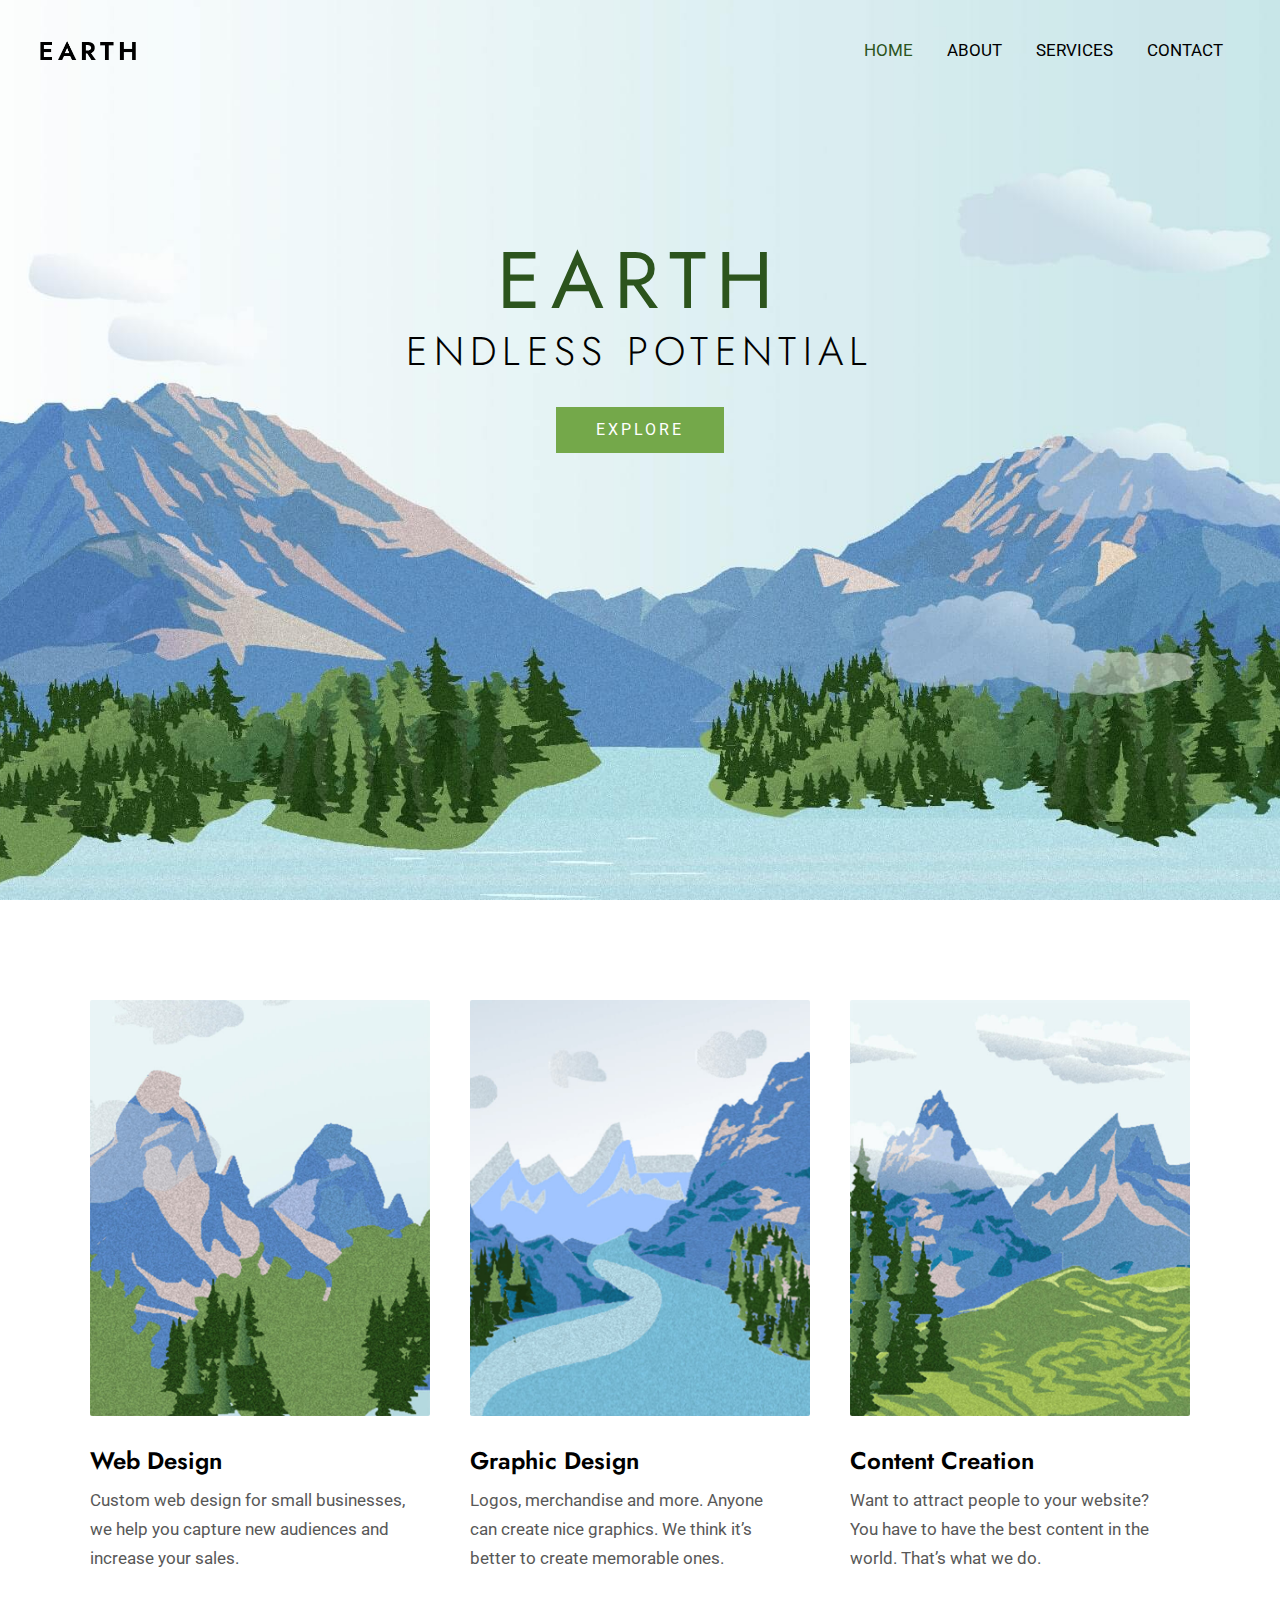
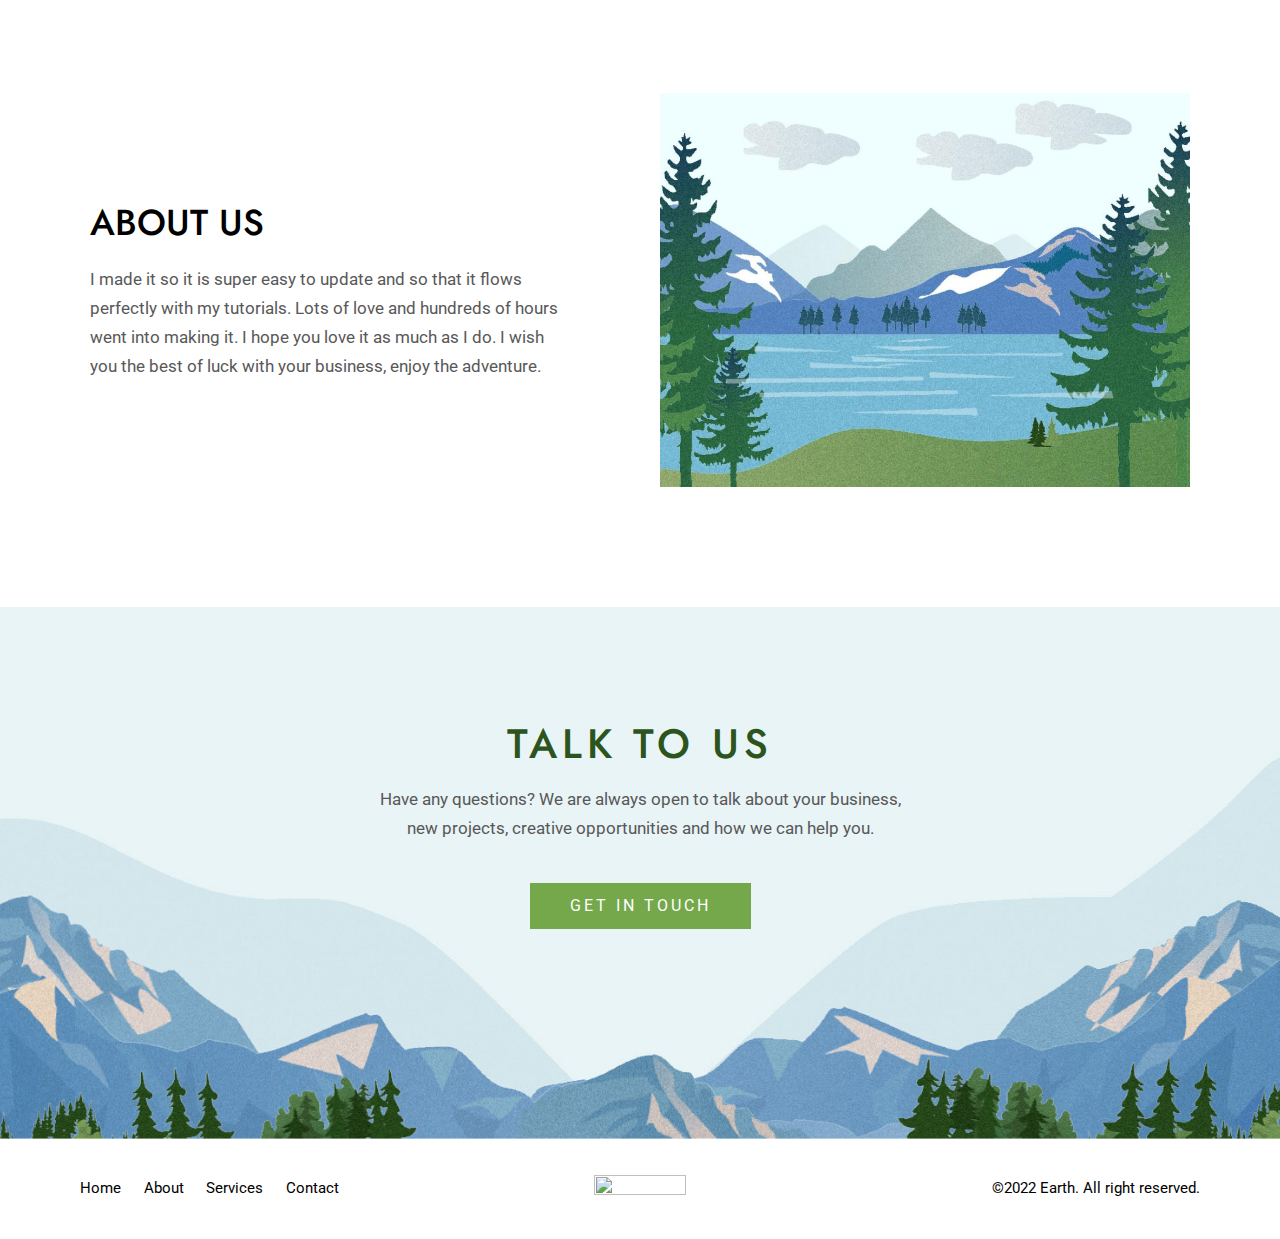
==== index.html @ 981f9622 "hello world" ====
<!DOCTYPE html>
<html lang="en-US">
<head>
<meta charset="UTF-8">
<meta name="viewport" content="width=device-width, initial-scale=1">
<link rel="profile" href="https://gmpg.org/xfn/11">

<title>static upload test</title>
<meta name="robots" content="max-image-preview:large">
<link rel="dns-prefetch" href="//fonts.googleapis.com">
<link rel="alternate" type="application/rss+xml" title="static upload test &raquo; Feed" href="./feed/index.html">
<link rel="alternate" type="application/rss+xml" title="static upload test &raquo; Comments Feed" href="./comments/feed/index.html">
<script>
window._wpemojiSettings = {"baseUrl":"https:\/\/s.w.org\/images\/core\/emoji\/14.0.0\/72x72\/","ext":".png","svgUrl":"https:\/\/s.w.org\/images\/core\/emoji\/14.0.0\/svg\/","svgExt":".svg","source":{"concatemoji":".\/wp-includes\/js\/wp-emoji-release.min.js?ver=6.1.1"}};
/*! This file is auto-generated */
!function(e,a,t){var n,r,o,i=a.createElement("canvas"),p=i.getContext&&i.getContext("2d");function s(e,t){var a=String.fromCharCode,e=(p.clearRect(0,0,i.width,i.height),p.fillText(a.apply(this,e),0,0),i.toDataURL());return p.clearRect(0,0,i.width,i.height),p.fillText(a.apply(this,t),0,0),e===i.toDataURL()}function c(e){var t=a.createElement("script");t.src=e,t.defer=t.type="text/javascript",a.getElementsByTagName("head")[0].appendChild(t)}for(o=Array("flag","emoji"),t.supports={everything:!0,everythingExceptFlag:!0},r=0;r<o.length;r++)t.supports[o[r]]=function(e){if(p&&p.fillText)switch(p.textBaseline="top",p.font="600 32px Arial",e){case"flag":return s([127987,65039,8205,9895,65039],[127987,65039,8203,9895,65039])?!1:!s([55356,56826,55356,56819],[55356,56826,8203,55356,56819])&&!s([55356,57332,56128,56423,56128,56418,56128,56421,56128,56430,56128,56423,56128,56447],[55356,57332,8203,56128,56423,8203,56128,56418,8203,56128,56421,8203,56128,56430,8203,56128,56423,8203,56128,56447]);case"emoji":return!s([129777,127995,8205,129778,127999],[129777,127995,8203,129778,127999])}return!1}(o[r]),t.supports.everything=t.supports.everything&&t.supports[o[r]],"flag"!==o[r]&&(t.supports.everythingExceptFlag=t.supports.everythingExceptFlag&&t.supports[o[r]]);t.supports.everythingExceptFlag=t.supports.everythingExceptFlag&&!t.supports.flag,t.DOMReady=!1,t.readyCallback=function(){t.DOMReady=!0},t.supports.everything||(n=function(){t.readyCallback()},a.addEventListener?(a.addEventListener("DOMContentLoaded",n,!1),e.addEventListener("load",n,!1)):(e.attachEvent("onload",n),a.attachEvent("onreadystatechange",function(){"complete"===a.readyState&&t.readyCallback()})),(e=t.source||{}).concatemoji?c(e.concatemoji):e.wpemoji&&e.twemoji&&(c(e.twemoji),c(e.wpemoji)))}(window,document,window._wpemojiSettings);
</script>
<style>img.wp-smiley,
img.emoji {
	display: inline !important;
	border: none !important;
	box-shadow: none !important;
	height: 1em !important;
	width: 1em !important;
	margin: 0 0.07em !important;
	vertical-align: -0.1em !important;
	background: none !important;
	padding: 0 !important;
}</style>
	<link rel="stylesheet" id="astra-theme-css-css" href="./wp-content/themes/astra/assets/css/minified/main.min.css?ver=3.9.4" media="all">
<style id="astra-theme-css-inline-css">.ast-no-sidebar .entry-content .alignfull {margin-left: calc( -50vw + 50%);margin-right: calc( -50vw + 50%);max-width: 100vw;width: 100vw;}.ast-no-sidebar .entry-content .alignwide {margin-left: calc(-41vw + 50%);margin-right: calc(-41vw + 50%);max-width: unset;width: unset;}.ast-no-sidebar .entry-content .alignfull .alignfull,.ast-no-sidebar .entry-content .alignfull .alignwide,.ast-no-sidebar .entry-content .alignwide .alignfull,.ast-no-sidebar .entry-content .alignwide .alignwide,.ast-no-sidebar .entry-content .wp-block-column .alignfull,.ast-no-sidebar .entry-content .wp-block-column .alignwide{width: 100%;margin-left: auto;margin-right: auto;}.wp-block-gallery,.blocks-gallery-grid {margin: 0;}.wp-block-separator {max-width: 100px;}.wp-block-separator.is-style-wide,.wp-block-separator.is-style-dots {max-width: none;}.entry-content .has-2-columns .wp-block-column:first-child {padding-right: 10px;}.entry-content .has-2-columns .wp-block-column:last-child {padding-left: 10px;}@media (max-width: 782px) {.entry-content .wp-block-columns .wp-block-column {flex-basis: 100%;}.entry-content .has-2-columns .wp-block-column:first-child {padding-right: 0;}.entry-content .has-2-columns .wp-block-column:last-child {padding-left: 0;}}body .entry-content .wp-block-latest-posts {margin-left: 0;}body .entry-content .wp-block-latest-posts li {list-style: none;}.ast-no-sidebar .ast-container .entry-content .wp-block-latest-posts {margin-left: 0;}.ast-header-break-point .entry-content .alignwide {margin-left: auto;margin-right: auto;}.entry-content .blocks-gallery-item img {margin-bottom: auto;}.wp-block-pullquote {border-top: 4px solid #555d66;border-bottom: 4px solid #555d66;color: #40464d;}:root{--ast-container-default-xlg-padding:6.67em;--ast-container-default-lg-padding:5.67em;--ast-container-default-slg-padding:4.34em;--ast-container-default-md-padding:3.34em;--ast-container-default-sm-padding:6.67em;--ast-container-default-xs-padding:2.4em;--ast-container-default-xxs-padding:1.4em;}html{font-size:106.25%;}a,.page-title{color:var(--ast-global-color-3);}a:hover,a:focus{color:var(--ast-global-color-0);}body,button,input,select,textarea,.ast-button,.ast-custom-button{font-family:'Roboto',sans-serif;font-weight:400;font-size:17px;font-size:1rem;line-height:1.7;}blockquote{color:var(--ast-global-color-3);}p,.entry-content p{margin-bottom:0;}h1,.entry-content h1,h2,.entry-content h2,h3,.entry-content h3,h4,.entry-content h4,h5,.entry-content h5,h6,.entry-content h6,.site-title,.site-title a{font-family:'Jost',sans-serif;font-weight:500;text-transform:none;}.ast-site-identity .site-title a{color:var(--ast-global-color-5);}.site-title{font-size:35px;font-size:2.0588235294118rem;display:none;}header .custom-logo-link img{max-width:96px;}.astra-logo-svg{width:96px;}.astra-logo-svg:not(.sticky-custom-logo .astra-logo-svg,.transparent-custom-logo .astra-logo-svg,.advanced-header-logo .astra-logo-svg){height:60px;}.ast-archive-description .ast-archive-title{font-size:40px;font-size:2.3529411764706rem;}.site-header .site-description{font-size:15px;font-size:0.88235294117647rem;display:none;}.entry-title{font-size:30px;font-size:1.7647058823529rem;}h1,.entry-content h1{font-size:87px;font-size:5.1176470588235rem;font-weight:normal;font-family:'Jost',sans-serif;text-transform:none;}h2,.entry-content h2{font-size:41px;font-size:2.4117647058824rem;font-weight:500;font-family:'Jost',sans-serif;text-transform:none;}h3,.entry-content h3{font-size:28px;font-size:1.6470588235294rem;font-weight:600;font-family:'Jost',sans-serif;text-transform:none;}h4,.entry-content h4{font-size:24px;font-size:1.4117647058824rem;line-height:1.25;font-weight:600;font-family:'Jost',sans-serif;text-transform:none;}h5,.entry-content h5{font-size:18px;font-size:1.0588235294118rem;font-weight:500;font-family:'Jost',sans-serif;text-transform:none;}h6,.entry-content h6{font-size:15px;font-size:0.88235294117647rem;font-weight:500;font-family:'Jost',sans-serif;text-transform:none;}.ast-single-post .entry-title,.page-title{font-size:30px;font-size:1.7647058823529rem;}::selection{background-color:var(--ast-global-color-0);color:#000000;}body,h1,.entry-title a,.entry-content h1,h2,.entry-content h2,h3,.entry-content h3,h4,.entry-content h4,h5,.entry-content h5,h6,.entry-content h6{color:var(--ast-global-color-3);}.tagcloud a:hover,.tagcloud a:focus,.tagcloud a.current-item{color:#ffffff;border-color:var(--ast-global-color-3);background-color:var(--ast-global-color-3);}input:focus,input[type="text"]:focus,input[type="email"]:focus,input[type="url"]:focus,input[type="password"]:focus,input[type="reset"]:focus,input[type="search"]:focus,textarea:focus{border-color:var(--ast-global-color-3);}input[type="radio"]:checked,input[type=reset],input[type="checkbox"]:checked,input[type="checkbox"]:hover:checked,input[type="checkbox"]:focus:checked,input[type=range]::-webkit-slider-thumb{border-color:var(--ast-global-color-3);background-color:var(--ast-global-color-3);box-shadow:none;}.site-footer a:hover + .post-count,.site-footer a:focus + .post-count{background:var(--ast-global-color-3);border-color:var(--ast-global-color-3);}.single .nav-links .nav-previous,.single .nav-links .nav-next{color:var(--ast-global-color-3);}.entry-meta,.entry-meta *{line-height:1.45;color:var(--ast-global-color-3);}.entry-meta a:hover,.entry-meta a:hover *,.entry-meta a:focus,.entry-meta a:focus *,.page-links > .page-link,.page-links .page-link:hover,.post-navigation a:hover{color:var(--ast-global-color-0);}#cat option,.secondary .calendar_wrap thead a,.secondary .calendar_wrap thead a:visited{color:var(--ast-global-color-3);}.secondary .calendar_wrap #today,.ast-progress-val span{background:var(--ast-global-color-3);}.secondary a:hover + .post-count,.secondary a:focus + .post-count{background:var(--ast-global-color-3);border-color:var(--ast-global-color-3);}.calendar_wrap #today > a{color:#ffffff;}.page-links .page-link,.single .post-navigation a{color:var(--ast-global-color-3);}.ast-archive-title{color:var(--ast-global-color-2);}.widget-title{font-size:24px;font-size:1.4117647058824rem;color:var(--ast-global-color-2);}.site-logo-img img{ transition:all 0.2s linear;}.ast-page-builder-template .hentry {margin: 0;}.ast-page-builder-template .site-content > .ast-container {max-width: 100%;padding: 0;}.ast-page-builder-template .site-content #primary {padding: 0;margin: 0;}.ast-page-builder-template .no-results {text-align: center;margin: 4em auto;}.ast-page-builder-template .ast-pagination {padding: 2em;}.ast-page-builder-template .entry-header.ast-no-title.ast-no-thumbnail {margin-top: 0;}.ast-page-builder-template .entry-header.ast-header-without-markup {margin-top: 0;margin-bottom: 0;}.ast-page-builder-template .entry-header.ast-no-title.ast-no-meta {margin-bottom: 0;}.ast-page-builder-template.single .post-navigation {padding-bottom: 2em;}.ast-page-builder-template.single-post .site-content > .ast-container {max-width: 100%;}.ast-page-builder-template .entry-header {margin-top: 4em;margin-left: auto;margin-right: auto;padding-left: 20px;padding-right: 20px;}.single.ast-page-builder-template .entry-header {padding-left: 20px;padding-right: 20px;}.ast-page-builder-template .ast-archive-description {margin: 4em auto 0;padding-left: 20px;padding-right: 20px;}@media (max-width:921px){#ast-desktop-header{display:none;}}@media (min-width:921px){#ast-mobile-header{display:none;}}.wp-block-buttons.aligncenter{justify-content:center;}@media (max-width:921px){.ast-theme-transparent-header #primary,.ast-theme-transparent-header #secondary{padding:0;}}@media (max-width:921px){.ast-plain-container.ast-no-sidebar #primary{padding:0;}}.ast-plain-container.ast-no-sidebar #primary{margin-top:0;margin-bottom:0;}@media (min-width:1200px){.wp-block-group .has-background{padding:20px;}}@media (min-width:1200px){.wp-block-cover-image.alignwide .wp-block-cover__inner-container,.wp-block-cover.alignwide .wp-block-cover__inner-container,.wp-block-cover-image.alignfull .wp-block-cover__inner-container,.wp-block-cover.alignfull .wp-block-cover__inner-container{width:100%;}}.wp-block-columns{margin-bottom:unset;}.wp-block-image.size-full{margin:2rem 0;}.wp-block-separator.has-background{padding:0;}.wp-block-gallery{margin-bottom:1.6em;}.wp-block-group{padding-top:4em;padding-bottom:4em;}.wp-block-group__inner-container .wp-block-columns:last-child,.wp-block-group__inner-container :last-child,.wp-block-table table{margin-bottom:0;}.blocks-gallery-grid{width:100%;}.wp-block-navigation-link__content{padding:5px 0;}.wp-block-group .wp-block-group .has-text-align-center,.wp-block-group .wp-block-column .has-text-align-center{max-width:100%;}.has-text-align-center{margin:0 auto;}@media (max-width:1200px){.wp-block-group{padding:3em;}.wp-block-group .wp-block-group{padding:1.5em;}.wp-block-columns,.wp-block-column{margin:1rem 0;}}@media (min-width:921px){.wp-block-columns .wp-block-group{padding:2em;}}@media (max-width:544px){.wp-block-cover-image .wp-block-cover__inner-container,.wp-block-cover .wp-block-cover__inner-container{width:unset;}.wp-block-cover,.wp-block-cover-image{padding:2em 0;}.wp-block-group,.wp-block-cover{padding:2em;}.wp-block-media-text__media img,.wp-block-media-text__media video{width:unset;max-width:100%;}.wp-block-media-text.has-background .wp-block-media-text__content{padding:1em;}}.wp-block-image.aligncenter{margin-left:auto;margin-right:auto;}.wp-block-table.aligncenter{margin-left:auto;margin-right:auto;}@media (min-width:544px){.entry-content .wp-block-media-text.has-media-on-the-right .wp-block-media-text__content{padding:0 8% 0 0;}.entry-content .wp-block-media-text .wp-block-media-text__content{padding:0 0 0 8%;}.ast-plain-container .site-content .entry-content .has-custom-content-position.is-position-bottom-left > *,.ast-plain-container .site-content .entry-content .has-custom-content-position.is-position-bottom-right > *,.ast-plain-container .site-content .entry-content .has-custom-content-position.is-position-top-left > *,.ast-plain-container .site-content .entry-content .has-custom-content-position.is-position-top-right > *,.ast-plain-container .site-content .entry-content .has-custom-content-position.is-position-center-right > *,.ast-plain-container .site-content .entry-content .has-custom-content-position.is-position-center-left > *{margin:0;}}@media (max-width:544px){.entry-content .wp-block-media-text .wp-block-media-text__content{padding:8% 0;}.wp-block-media-text .wp-block-media-text__media img{width:auto;max-width:100%;}}.wp-block-button.is-style-outline .wp-block-button__link{border-color:var(--ast-global-color-0);}.wp-block-button.is-style-outline > .wp-block-button__link:not(.has-text-color),.wp-block-button.wp-block-button__link.is-style-outline:not(.has-text-color){color:var(--ast-global-color-0);}.wp-block-button.is-style-outline .wp-block-button__link:hover,.wp-block-button.is-style-outline .wp-block-button__link:focus{color:var(--ast-global-color-5) !important;background-color:var(--ast-global-color-1);border-color:var(--ast-global-color-1);}.post-page-numbers.current .page-link,.ast-pagination .page-numbers.current{color:#000000;border-color:var(--ast-global-color-0);background-color:var(--ast-global-color-0);border-radius:2px;}@media (min-width:544px){.entry-content > .alignleft{margin-right:20px;}.entry-content > .alignright{margin-left:20px;}}h1.widget-title{font-weight:normal;}h2.widget-title{font-weight:500;}h3.widget-title{font-weight:600;}@media (max-width:921px){.ast-separate-container #primary,.ast-separate-container #secondary{padding:1.5em 0;}#primary,#secondary{padding:1.5em 0;margin:0;}.ast-left-sidebar #content > .ast-container{display:flex;flex-direction:column-reverse;width:100%;}.ast-separate-container .ast-article-post,.ast-separate-container .ast-article-single{padding:1.5em 2.14em;}.ast-author-box img.avatar{margin:20px 0 0 0;}}@media (min-width:922px){.ast-separate-container.ast-right-sidebar #primary,.ast-separate-container.ast-left-sidebar #primary{border:0;}.search-no-results.ast-separate-container #primary{margin-bottom:4em;}}.elementor-button-wrapper .elementor-button{border-style:solid;text-decoration:none;border-top-width:0;border-right-width:0;border-left-width:0;border-bottom-width:0;}body .elementor-button.elementor-size-sm,body .elementor-button.elementor-size-xs,body .elementor-button.elementor-size-md,body .elementor-button.elementor-size-lg,body .elementor-button.elementor-size-xl,body .elementor-button{border-radius:0;padding-top:15px;padding-right:40px;padding-bottom:15px;padding-left:40px;}@media (max-width:921px){.elementor-button-wrapper .elementor-button.elementor-size-sm,.elementor-button-wrapper .elementor-button.elementor-size-xs,.elementor-button-wrapper .elementor-button.elementor-size-md,.elementor-button-wrapper .elementor-button.elementor-size-lg,.elementor-button-wrapper .elementor-button.elementor-size-xl,.elementor-button-wrapper .elementor-button{padding-top:16px;padding-right:32px;padding-bottom:16px;padding-left:32px;}}@media (max-width:544px){.elementor-button-wrapper .elementor-button.elementor-size-sm,.elementor-button-wrapper .elementor-button.elementor-size-xs,.elementor-button-wrapper .elementor-button.elementor-size-md,.elementor-button-wrapper .elementor-button.elementor-size-lg,.elementor-button-wrapper .elementor-button.elementor-size-xl,.elementor-button-wrapper .elementor-button{padding-top:15px;padding-right:28px;padding-bottom:15px;padding-left:28px;}}.elementor-button-wrapper .elementor-button{border-color:var(--ast-global-color-0);background-color:var(--ast-global-color-0);}.elementor-button-wrapper .elementor-button:hover,.elementor-button-wrapper .elementor-button:focus{color:var(--ast-global-color-5);background-color:var(--ast-global-color-1);border-color:var(--ast-global-color-1);}.wp-block-button .wp-block-button__link ,.elementor-button-wrapper .elementor-button,.elementor-button-wrapper .elementor-button:visited{color:var(--ast-global-color-5);}.elementor-button-wrapper .elementor-button{font-family:inherit;font-weight:400;line-height:1;text-transform:none;letter-spacing:3px;}body .elementor-button.elementor-size-sm,body .elementor-button.elementor-size-xs,body .elementor-button.elementor-size-md,body .elementor-button.elementor-size-lg,body .elementor-button.elementor-size-xl,body .elementor-button{font-size:16px;font-size:0.94117647058824rem;}.wp-block-button .wp-block-button__link:hover,.wp-block-button .wp-block-button__link:focus{color:var(--ast-global-color-5);background-color:var(--ast-global-color-1);border-color:var(--ast-global-color-1);}.elementor-widget-heading h4.elementor-heading-title{line-height:1.25;}.wp-block-button .wp-block-button__link{border-color:var(--ast-global-color-0);background-color:var(--ast-global-color-0);color:var(--ast-global-color-5);font-family:inherit;font-weight:400;line-height:1;text-transform:none;letter-spacing:3px;font-size:16px;font-size:0.94117647058824rem;border-radius:0;padding-top:15px;padding-right:40px;padding-bottom:15px;padding-left:40px;}@media (max-width:921px){.wp-block-button .wp-block-button__link{font-size:16px;font-size:0.94117647058824rem;padding-top:16px;padding-right:32px;padding-bottom:16px;padding-left:32px;}}@media (max-width:544px){.wp-block-button .wp-block-button__link{font-size:15px;font-size:0.88235294117647rem;padding-top:15px;padding-right:28px;padding-bottom:15px;padding-left:28px;}}.menu-toggle,button,.ast-button,.ast-custom-button,.button,input#submit,input[type="button"],input[type="submit"],input[type="reset"],form[CLASS*="wp-block-search__"].wp-block-search .wp-block-search__inside-wrapper .wp-block-search__button,body .wp-block-file .wp-block-file__button{border-style:solid;border-top-width:0;border-right-width:0;border-left-width:0;border-bottom-width:0;color:var(--ast-global-color-5);border-color:var(--ast-global-color-0);background-color:var(--ast-global-color-0);border-radius:0;padding-top:15px;padding-right:40px;padding-bottom:15px;padding-left:40px;font-family:inherit;font-weight:400;font-size:16px;font-size:0.94117647058824rem;line-height:1;text-transform:none;letter-spacing:3px;}button:focus,.menu-toggle:hover,button:hover,.ast-button:hover,.ast-custom-button:hover .button:hover,.ast-custom-button:hover ,input[type=reset]:hover,input[type=reset]:focus,input#submit:hover,input#submit:focus,input[type="button"]:hover,input[type="button"]:focus,input[type="submit"]:hover,input[type="submit"]:focus,form[CLASS*="wp-block-search__"].wp-block-search .wp-block-search__inside-wrapper .wp-block-search__button:hover,form[CLASS*="wp-block-search__"].wp-block-search .wp-block-search__inside-wrapper .wp-block-search__button:focus,body .wp-block-file .wp-block-file__button:hover,body .wp-block-file .wp-block-file__button:focus{color:var(--ast-global-color-5);background-color:var(--ast-global-color-1);border-color:var(--ast-global-color-1);}@media (min-width:544px){.ast-container{max-width:100%;}}@media (max-width:544px){.ast-separate-container .ast-article-post,.ast-separate-container .ast-article-single,.ast-separate-container .comments-title,.ast-separate-container .ast-archive-description{padding:1.5em 1em;}.ast-separate-container #content .ast-container{padding-left:0.54em;padding-right:0.54em;}.ast-separate-container .ast-comment-list li.depth-1{padding:1.5em 1em;margin-bottom:1.5em;}.ast-separate-container .ast-comment-list .bypostauthor{padding:.5em;}.ast-search-menu-icon.ast-dropdown-active .search-field{width:170px;}.menu-toggle,button,.ast-button,.button,input#submit,input[type="button"],input[type="submit"],input[type="reset"]{padding-top:15px;padding-right:28px;padding-bottom:15px;padding-left:28px;font-size:15px;font-size:0.88235294117647rem;}}@media (max-width:921px){.menu-toggle,button,.ast-button,.button,input#submit,input[type="button"],input[type="submit"],input[type="reset"]{padding-top:16px;padding-right:32px;padding-bottom:16px;padding-left:32px;font-size:16px;font-size:0.94117647058824rem;}.ast-mobile-header-stack .main-header-bar .ast-search-menu-icon{display:inline-block;}.ast-header-break-point.ast-header-custom-item-outside .ast-mobile-header-stack .main-header-bar .ast-search-icon{margin:0;}.ast-comment-avatar-wrap img{max-width:2.5em;}.ast-separate-container .ast-comment-list li.depth-1{padding:1.5em 2.14em;}.ast-separate-container .comment-respond{padding:2em 2.14em;}.ast-comment-meta{padding:0 1.8888em 1.3333em;}}body,.ast-separate-container{background-color:var(--ast-global-color-5);;background-image:none;;}.entry-content > .wp-block-group,.entry-content > .wp-block-media-text,.entry-content > .wp-block-cover,.entry-content > .wp-block-columns{max-width:58em;width:calc(100% - 4em);margin-left:auto;margin-right:auto;}.entry-content [class*="__inner-container"] > .alignfull{max-width:100%;margin-left:0;margin-right:0;}.entry-content [class*="__inner-container"] > *:not(.alignwide):not(.alignfull):not(.alignleft):not(.alignright){margin-left:auto;margin-right:auto;}.entry-content [class*="__inner-container"] > *:not(.alignwide):not(p):not(.alignfull):not(.alignleft):not(.alignright):not(.is-style-wide):not(iframe){max-width:50rem;width:100%;}@media (min-width:921px){.entry-content > .wp-block-group.alignwide.has-background,.entry-content > .wp-block-group.alignfull.has-background,.entry-content > .wp-block-cover.alignwide,.entry-content > .wp-block-cover.alignfull,.entry-content > .wp-block-columns.has-background.alignwide,.entry-content > .wp-block-columns.has-background.alignfull{margin-top:0;margin-bottom:0;padding:6em 4em;}.entry-content > .wp-block-columns.has-background{margin-bottom:0;}}@media (min-width:1200px){.entry-content .alignfull p{max-width:1200px;}.entry-content .alignfull{max-width:100%;width:100%;}.ast-page-builder-template .entry-content .alignwide,.entry-content [class*="__inner-container"] > .alignwide{max-width:1200px;margin-left:0;margin-right:0;}.entry-content .alignfull [class*="__inner-container"] > .alignwide{max-width:80rem;}}@media (min-width:545px){.site-main .entry-content > .alignwide{margin:0 auto;}.wp-block-group.has-background,.entry-content > .wp-block-cover,.entry-content > .wp-block-columns.has-background{padding:4em;margin-top:0;margin-bottom:0;}.entry-content .wp-block-media-text.alignfull .wp-block-media-text__content,.entry-content .wp-block-media-text.has-background .wp-block-media-text__content{padding:0 8%;}}@media (max-width:921px){.widget-title{font-size:22px;font-size:1.375rem;}body,button,input,select,textarea,.ast-button,.ast-custom-button{font-size:16px;font-size:0.94117647058824rem;}#secondary,#secondary button,#secondary input,#secondary select,#secondary textarea{font-size:16px;font-size:0.94117647058824rem;}.site-title{display:none;}.ast-archive-description .ast-archive-title{font-size:40px;}.site-header .site-description{display:none;}.entry-title{font-size:30px;}h1,.entry-content h1{font-size:30px;}h2,.entry-content h2{font-size:25px;}h3,.entry-content h3{font-size:28px;}h4,.entry-content h4{font-size:24px;font-size:1.4117647058824rem;}.ast-single-post .entry-title,.page-title{font-size:30px;}.astra-logo-svg{width:96px;}header .custom-logo-link img,.ast-header-break-point .site-logo-img .custom-mobile-logo-link img{max-width:96px;}}@media (max-width:544px){.site-title{display:none;}.ast-archive-description .ast-archive-title{font-size:40px;}.site-header .site-description{display:none;}.entry-title{font-size:30px;}h1,.entry-content h1{font-size:30px;}h2,.entry-content h2{font-size:25px;}h3,.entry-content h3{font-size:28px;}h4,.entry-content h4{font-size:24px;font-size:1.4117647058824rem;}.ast-single-post .entry-title,.page-title{font-size:30px;}header .custom-logo-link img,.ast-header-break-point .site-branding img,.ast-header-break-point .custom-logo-link img{max-width:96px;}.astra-logo-svg{width:96px;}.ast-header-break-point .site-logo-img .custom-mobile-logo-link img{max-width:96px;}}@media (max-width:544px){html{font-size:96.9%;}}@media (min-width:922px){.ast-container{max-width:1240px;}}@media (min-width:922px){.site-content .ast-container{display:flex;}}@media (max-width:921px){.site-content .ast-container{flex-direction:column;}}@media (min-width:922px){.main-header-menu .sub-menu .menu-item.ast-left-align-sub-menu:hover > .sub-menu,.main-header-menu .sub-menu .menu-item.ast-left-align-sub-menu.focus > .sub-menu{margin-left:-0px;}}.ast-theme-transparent-header .ast-header-search .astra-search-icon,.ast-theme-transparent-header .ast-header-search .search-field::placeholder,.ast-theme-transparent-header .ast-header-search .ast-icon{color:#ffffff;}.ast-theme-transparent-header [data-section="section-header-mobile-trigger"] .ast-button-wrap .mobile-menu-toggle-icon .ast-mobile-svg{fill:#ffffff;}.ast-theme-transparent-header [data-section="section-header-mobile-trigger"] .ast-button-wrap .mobile-menu-wrap .mobile-menu{color:#ffffff;}.ast-theme-transparent-header [data-section="section-header-mobile-trigger"] .ast-button-wrap .ast-mobile-menu-trigger-fill{background:var(--ast-global-color-0);}.ast-theme-transparent-header [data-section="section-header-mobile-trigger"] .ast-button-wrap .ast-mobile-menu-trigger-fill,.ast-theme-transparent-header [data-section="section-header-mobile-trigger"] .ast-button-wrap .ast-mobile-menu-trigger-minimal{color:#ffffff;border:none;}.footer-widget-area[data-section^="section-fb-html-"] .ast-builder-html-element{text-align:center;}.wp-block-search {margin-bottom: 20px;}.wp-block-site-tagline {margin-top: 20px;}form.wp-block-search .wp-block-search__input,.wp-block-search.wp-block-search__button-inside .wp-block-search__inside-wrapper {border-color: #eaeaea;background: #fafafa;}.wp-block-search.wp-block-search__button-inside .wp-block-search__inside-wrapper .wp-block-search__input:focus,.wp-block-loginout input:focus {outline: thin dotted;}.wp-block-loginout input:focus {border-color: transparent;} form.wp-block-search .wp-block-search__inside-wrapper .wp-block-search__input {padding: 12px;}form.wp-block-search .wp-block-search__button svg {fill: currentColor;width: 20px;height: 20px;}.wp-block-loginout p label {display: block;}.wp-block-loginout p:not(.login-remember):not(.login-submit) input {width: 100%;}.wp-block-loginout .login-remember input {width: 1.1rem;height: 1.1rem;margin: 0 5px 4px 0;vertical-align: middle;}blockquote,cite {font-style: initial;}.wp-block-file {display: flex;align-items: center;flex-wrap: wrap;justify-content: space-between;}.wp-block-pullquote {border: none;}.wp-block-pullquote blockquote::before {content: "\201D";font-family: "Helvetica",sans-serif;display: flex;transform: rotate( 180deg );font-size: 6rem;font-style: normal;line-height: 1;font-weight: bold;align-items: center;justify-content: center;}.has-text-align-right > blockquote::before {justify-content: flex-start;}.has-text-align-left > blockquote::before {justify-content: flex-end;}figure.wp-block-pullquote.is-style-solid-color blockquote {max-width: 100%;text-align: inherit;}blockquote {padding: 0 1.2em 1.2em;}.wp-block-button__link {border: 2px solid currentColor;}body .wp-block-file .wp-block-file__button {text-decoration: none;}ul.wp-block-categories-list.wp-block-categories,ul.wp-block-archives-list.wp-block-archives {list-style-type: none;}ul,ol {margin-left: 20px;}figure.alignright figcaption {text-align: right;}:root .has-ast-global-color-0-color{color:var(--ast-global-color-0);}:root .has-ast-global-color-0-background-color{background-color:var(--ast-global-color-0);}:root .wp-block-button .has-ast-global-color-0-color{color:var(--ast-global-color-0);}:root .wp-block-button .has-ast-global-color-0-background-color{background-color:var(--ast-global-color-0);}:root .has-ast-global-color-1-color{color:var(--ast-global-color-1);}:root .has-ast-global-color-1-background-color{background-color:var(--ast-global-color-1);}:root .wp-block-button .has-ast-global-color-1-color{color:var(--ast-global-color-1);}:root .wp-block-button .has-ast-global-color-1-background-color{background-color:var(--ast-global-color-1);}:root .has-ast-global-color-2-color{color:var(--ast-global-color-2);}:root .has-ast-global-color-2-background-color{background-color:var(--ast-global-color-2);}:root .wp-block-button .has-ast-global-color-2-color{color:var(--ast-global-color-2);}:root .wp-block-button .has-ast-global-color-2-background-color{background-color:var(--ast-global-color-2);}:root .has-ast-global-color-3-color{color:var(--ast-global-color-3);}:root .has-ast-global-color-3-background-color{background-color:var(--ast-global-color-3);}:root .wp-block-button .has-ast-global-color-3-color{color:var(--ast-global-color-3);}:root .wp-block-button .has-ast-global-color-3-background-color{background-color:var(--ast-global-color-3);}:root .has-ast-global-color-4-color{color:var(--ast-global-color-4);}:root .has-ast-global-color-4-background-color{background-color:var(--ast-global-color-4);}:root .wp-block-button .has-ast-global-color-4-color{color:var(--ast-global-color-4);}:root .wp-block-button .has-ast-global-color-4-background-color{background-color:var(--ast-global-color-4);}:root .has-ast-global-color-5-color{color:var(--ast-global-color-5);}:root .has-ast-global-color-5-background-color{background-color:var(--ast-global-color-5);}:root .wp-block-button .has-ast-global-color-5-color{color:var(--ast-global-color-5);}:root .wp-block-button .has-ast-global-color-5-background-color{background-color:var(--ast-global-color-5);}:root .has-ast-global-color-6-color{color:var(--ast-global-color-6);}:root .has-ast-global-color-6-background-color{background-color:var(--ast-global-color-6);}:root .wp-block-button .has-ast-global-color-6-color{color:var(--ast-global-color-6);}:root .wp-block-button .has-ast-global-color-6-background-color{background-color:var(--ast-global-color-6);}:root .has-ast-global-color-7-color{color:var(--ast-global-color-7);}:root .has-ast-global-color-7-background-color{background-color:var(--ast-global-color-7);}:root .wp-block-button .has-ast-global-color-7-color{color:var(--ast-global-color-7);}:root .wp-block-button .has-ast-global-color-7-background-color{background-color:var(--ast-global-color-7);}:root .has-ast-global-color-8-color{color:var(--ast-global-color-8);}:root .has-ast-global-color-8-background-color{background-color:var(--ast-global-color-8);}:root .wp-block-button .has-ast-global-color-8-color{color:var(--ast-global-color-8);}:root .wp-block-button .has-ast-global-color-8-background-color{background-color:var(--ast-global-color-8);}:root{--ast-global-color-0:#74a84a;--ast-global-color-1:#2c541d;--ast-global-color-2:#000000;--ast-global-color-3:#585858;--ast-global-color-4:#f6f8f5;--ast-global-color-5:#ffffff;--ast-global-color-6:rgba(82,104,64,0.8);--ast-global-color-7:rgba(82,104,64,0.5);--ast-global-color-8:rgba(82,104,64,0.3);}:root {--ast-border-color : #989898;}.ast-theme-transparent-header #masthead .site-logo-img .transparent-custom-logo .astra-logo-svg{width:60px;}.ast-theme-transparent-header #masthead .site-logo-img .transparent-custom-logo img{ max-width:60px;}@media (max-width:921px){.ast-theme-transparent-header #masthead .site-logo-img .transparent-custom-logo .astra-logo-svg{width:60px;}.ast-theme-transparent-header #masthead .site-logo-img .transparent-custom-logo img{ max-width:60px;}}@media (max-width:543px){.ast-theme-transparent-header #masthead .site-logo-img .transparent-custom-logo .astra-logo-svg{width:50px;}.ast-theme-transparent-header #masthead .site-logo-img .transparent-custom-logo img{ max-width:50px;}}@media (min-width:921px){.ast-theme-transparent-header #masthead{position:absolute;left:0;right:0;}.ast-theme-transparent-header .main-header-bar,.ast-theme-transparent-header.ast-header-break-point .main-header-bar{background:none;}body.elementor-editor-active.ast-theme-transparent-header #masthead,.fl-builder-edit .ast-theme-transparent-header #masthead,body.vc_editor.ast-theme-transparent-header #masthead,body.brz-ed.ast-theme-transparent-header #masthead{z-index:0;}.ast-header-break-point.ast-replace-site-logo-transparent.ast-theme-transparent-header .custom-mobile-logo-link{display:none;}.ast-header-break-point.ast-replace-site-logo-transparent.ast-theme-transparent-header .transparent-custom-logo{display:inline-block;}.ast-theme-transparent-header .ast-above-header,.ast-theme-transparent-header .ast-above-header.ast-above-header-bar{background-image:none;background-color:transparent;}.ast-theme-transparent-header .ast-below-header{background-image:none;background-color:transparent;}}.ast-theme-transparent-header .site-title a,.ast-theme-transparent-header .site-title a:focus,.ast-theme-transparent-header .site-title a:hover,.ast-theme-transparent-header .site-title a:visited{color:var(--ast-global-color-5);}.ast-theme-transparent-header .site-header .site-description{color:var(--ast-global-color-5);}.ast-theme-transparent-header .ast-builder-menu .main-header-menu,.ast-theme-transparent-header .ast-builder-menu .main-header-menu .sub-menu,.ast-theme-transparent-header .ast-builder-menu .main-header-menu,.ast-theme-transparent-header.ast-header-break-point .ast-builder-menu .main-header-bar-wrap .main-header-menu,.ast-flyout-menu-enable.ast-header-break-point.ast-theme-transparent-header .main-header-bar-navigation .site-navigation,.ast-fullscreen-menu-enable.ast-header-break-point.ast-theme-transparent-header .main-header-bar-navigation .site-navigation,.ast-flyout-above-menu-enable.ast-header-break-point.ast-theme-transparent-header .ast-above-header-navigation-wrap .ast-above-header-navigation,.ast-flyout-below-menu-enable.ast-header-break-point.ast-theme-transparent-header .ast-below-header-navigation-wrap .ast-below-header-actual-nav,.ast-fullscreen-above-menu-enable.ast-header-break-point.ast-theme-transparent-header .ast-above-header-navigation-wrap,.ast-fullscreen-below-menu-enable.ast-header-break-point.ast-theme-transparent-header .ast-below-header-navigation-wrap,.ast-theme-transparent-header .main-header-menu .menu-link{background-color:rgba(255,255,255,0);}.ast-theme-transparent-header .ast-builder-menu .main-header-menu .menu-item .sub-menu,.ast-header-break-point.ast-flyout-menu-enable.ast-header-break-point .ast-builder-menu .main-header-bar-navigation .main-header-menu .menu-item .sub-menu,.ast-header-break-point.ast-flyout-menu-enable.ast-header-break-point .ast-builder-menu .main-header-bar-navigation [CLASS*="ast-builder-menu-"] .main-header-menu .menu-item .sub-menu,.ast-theme-transparent-header .ast-builder-menu .main-header-menu .menu-item .sub-menu .menu-link,.ast-header-break-point.ast-flyout-menu-enable.ast-header-break-point .ast-builder-menu .main-header-bar-navigation .main-header-menu .menu-item .sub-menu .menu-link,.ast-header-break-point.ast-flyout-menu-enable.ast-header-break-point .ast-builder-menu .main-header-bar-navigation [CLASS*="ast-builder-menu-"] .main-header-menu .menu-item .sub-menu .menu-link,.ast-theme-transparent-header .main-header-menu .menu-item .sub-menu .menu-link,.ast-header-break-point.ast-flyout-menu-enable.ast-header-break-point .main-header-bar-navigation .main-header-menu .menu-item .sub-menu .menu-link,.ast-theme-transparent-header .main-header-menu .menu-item .sub-menu,.ast-header-break-point.ast-flyout-menu-enable.ast-header-break-point .main-header-bar-navigation .main-header-menu .menu-item .sub-menu{background-color:var(--ast-global-color-5);}.ast-theme-transparent-header .ast-builder-menu .main-header-menu,.ast-theme-transparent-header .ast-builder-menu .main-header-menu .menu-link,.ast-theme-transparent-header [CLASS*="ast-builder-menu-"] .main-header-menu .menu-item > .menu-link,.ast-theme-transparent-header .ast-masthead-custom-menu-items,.ast-theme-transparent-header .ast-masthead-custom-menu-items a,.ast-theme-transparent-header .ast-builder-menu .main-header-menu .menu-item > .ast-menu-toggle,.ast-theme-transparent-header .ast-builder-menu .main-header-menu .menu-item > .ast-menu-toggle,.ast-theme-transparent-header .ast-above-header-navigation a,.ast-header-break-point.ast-theme-transparent-header .ast-above-header-navigation a,.ast-header-break-point.ast-theme-transparent-header .ast-above-header-navigation > ul.ast-above-header-menu > .menu-item-has-children:not(.current-menu-item) > .ast-menu-toggle,.ast-theme-transparent-header .ast-below-header-menu,.ast-theme-transparent-header .ast-below-header-menu a,.ast-header-break-point.ast-theme-transparent-header .ast-below-header-menu a,.ast-header-break-point.ast-theme-transparent-header .ast-below-header-menu,.ast-theme-transparent-header .main-header-menu .menu-link{color:#000000;}.ast-theme-transparent-header .ast-builder-menu .main-header-menu .menu-item:hover > .menu-link,.ast-theme-transparent-header .ast-builder-menu .main-header-menu .menu-item:hover > .ast-menu-toggle,.ast-theme-transparent-header .ast-builder-menu .main-header-menu .ast-masthead-custom-menu-items a:hover,.ast-theme-transparent-header .ast-builder-menu .main-header-menu .focus > .menu-link,.ast-theme-transparent-header .ast-builder-menu .main-header-menu .focus > .ast-menu-toggle,.ast-theme-transparent-header .ast-builder-menu .main-header-menu .current-menu-item > .menu-link,.ast-theme-transparent-header .ast-builder-menu .main-header-menu .current-menu-ancestor > .menu-link,.ast-theme-transparent-header .ast-builder-menu .main-header-menu .current-menu-item > .ast-menu-toggle,.ast-theme-transparent-header .ast-builder-menu .main-header-menu .current-menu-ancestor > .ast-menu-toggle,.ast-theme-transparent-header [CLASS*="ast-builder-menu-"] .main-header-menu .current-menu-item > .menu-link,.ast-theme-transparent-header [CLASS*="ast-builder-menu-"] .main-header-menu .current-menu-ancestor > .menu-link,.ast-theme-transparent-header [CLASS*="ast-builder-menu-"] .main-header-menu .current-menu-item > .ast-menu-toggle,.ast-theme-transparent-header [CLASS*="ast-builder-menu-"] .main-header-menu .current-menu-ancestor > .ast-menu-toggle,.ast-theme-transparent-header .main-header-menu .menu-item:hover > .menu-link,.ast-theme-transparent-header .main-header-menu .current-menu-item > .menu-link,.ast-theme-transparent-header .main-header-menu .current-menu-ancestor > .menu-link{color:#2c541d;}@media (max-width:921px){.ast-theme-transparent-header #masthead{position:absolute;left:0;right:0;}.ast-theme-transparent-header .main-header-bar,.ast-theme-transparent-header.ast-header-break-point .main-header-bar{background:none;}body.elementor-editor-active.ast-theme-transparent-header #masthead,.fl-builder-edit .ast-theme-transparent-header #masthead,body.vc_editor.ast-theme-transparent-header #masthead,body.brz-ed.ast-theme-transparent-header #masthead{z-index:0;}.ast-header-break-point.ast-replace-site-logo-transparent.ast-theme-transparent-header .custom-mobile-logo-link{display:none;}.ast-header-break-point.ast-replace-site-logo-transparent.ast-theme-transparent-header .transparent-custom-logo{display:inline-block;}.ast-theme-transparent-header .ast-above-header,.ast-theme-transparent-header .ast-above-header.ast-above-header-bar{background-image:none;background-color:transparent;}.ast-theme-transparent-header .ast-below-header{background-image:none;background-color:transparent;}}@media (max-width:921px){.ast-theme-transparent-header .site-title a,.ast-theme-transparent-header .site-title a:focus,.ast-theme-transparent-header .site-title a:hover,.ast-theme-transparent-header .site-title a:visited,.ast-theme-transparent-header .ast-builder-layout-element .ast-site-identity .site-title a,.ast-theme-transparent-header .ast-builder-layout-element .ast-site-identity .site-title a:hover,.ast-theme-transparent-header .ast-builder-layout-element .ast-site-identity .site-title a:focus,.ast-theme-transparent-header .ast-builder-layout-element .ast-site-identity .site-title a:visited{color:#ffffff;}.ast-theme-transparent-header .site-header .site-description{color:#ffffff;}.ast-theme-transparent-header.ast-header-break-point .ast-builder-menu .main-header-menu,.ast-theme-transparent-header.ast-header-break-point .ast-builder-menu.main-header-menu .sub-menu,.ast-theme-transparent-header.ast-header-break-point .ast-builder-menu.main-header-menu,.ast-theme-transparent-header.ast-header-break-point .ast-builder-menu .main-header-bar-wrap .main-header-menu,.ast-flyout-menu-enable.ast-header-break-point.ast-theme-transparent-header .main-header-bar-navigation .site-navigation,.ast-fullscreen-menu-enable.ast-header-break-point.ast-theme-transparent-header .main-header-bar-navigation .site-navigation,.ast-flyout-above-menu-enable.ast-header-break-point.ast-theme-transparent-header .ast-above-header-navigation-wrap .ast-above-header-navigation,.ast-flyout-below-menu-enable.ast-header-break-point.ast-theme-transparent-header .ast-below-header-navigation-wrap .ast-below-header-actual-nav,.ast-fullscreen-above-menu-enable.ast-header-break-point.ast-theme-transparent-header .ast-above-header-navigation-wrap,.ast-fullscreen-below-menu-enable.ast-header-break-point.ast-theme-transparent-header .ast-below-header-navigation-wrap,.ast-theme-transparent-header .main-header-menu .menu-link{background-color:#ffffff;}.ast-theme-transparent-header .ast-builder-menu .main-header-menu,.ast-theme-transparent-header .ast-builder-menu .main-header-menu .menu-link,.ast-theme-transparent-header [CLASS*="ast-builder-menu-"] .main-header-menu .menu-item > .menu-link,.ast-theme-transparent-header .ast-masthead-custom-menu-items,.ast-theme-transparent-header .ast-masthead-custom-menu-items a,.ast-theme-transparent-header .ast-builder-menu .main-header-menu .menu-item > .ast-menu-toggle,.ast-theme-transparent-header .ast-builder-menu .main-header-menu .menu-item > .ast-menu-toggle,.ast-theme-transparent-header .main-header-menu .menu-link{color:#000000;}.ast-theme-transparent-header .ast-builder-menu .main-header-menu .menu-item:hover > .menu-link,.ast-theme-transparent-header .ast-builder-menu .main-header-menu .menu-item:hover > .ast-menu-toggle,.ast-theme-transparent-header .ast-builder-menu .main-header-menu .ast-masthead-custom-menu-items a:hover,.ast-theme-transparent-header .ast-builder-menu .main-header-menu .focus > .menu-link,.ast-theme-transparent-header .ast-builder-menu .main-header-menu .focus > .ast-menu-toggle,.ast-theme-transparent-header .ast-builder-menu .main-header-menu .current-menu-item > .menu-link,.ast-theme-transparent-header .ast-builder-menu .main-header-menu .current-menu-ancestor > .menu-link,.ast-theme-transparent-header .ast-builder-menu .main-header-menu .current-menu-item > .ast-menu-toggle,.ast-theme-transparent-header .ast-builder-menu .main-header-menu .current-menu-ancestor > .ast-menu-toggle,.ast-theme-transparent-header [CLASS*="ast-builder-menu-"] .main-header-menu .current-menu-item > .menu-link,.ast-theme-transparent-header [CLASS*="ast-builder-menu-"] .main-header-menu .current-menu-ancestor > .menu-link,.ast-theme-transparent-header [CLASS*="ast-builder-menu-"] .main-header-menu .current-menu-item > .ast-menu-toggle,.ast-theme-transparent-header [CLASS*="ast-builder-menu-"] .main-header-menu .current-menu-ancestor > .ast-menu-toggle,.ast-theme-transparent-header .main-header-menu .menu-item:hover > .menu-link,.ast-theme-transparent-header .main-header-menu .current-menu-item > .menu-link,.ast-theme-transparent-header .main-header-menu .current-menu-ancestor > .menu-link{color:var(--ast-global-color-0);}}@media (max-width:544px){.ast-theme-transparent-header .site-title a,.ast-theme-transparent-header .site-title a:focus,.ast-theme-transparent-header .site-title a:hover,.ast-theme-transparent-header .site-title a:visited,.ast-theme-transparent-header .ast-builder-layout-element .ast-site-identity .site-title a,.ast-theme-transparent-header .ast-builder-layout-element .ast-site-identity .site-title a:hover,.ast-theme-transparent-header .ast-builder-layout-element .ast-site-identity .site-title a:focus,.ast-theme-transparent-header .ast-builder-layout-element .ast-site-identity .site-title a:visited{color:#ffffff;}.ast-theme-transparent-header .site-header .site-description{color:#ffffff;}.ast-theme-transparent-header.ast-header-break-point .ast-builder-menu .main-header-menu,.ast-theme-transparent-header.ast-header-break-point .ast-builder-menu.main-header-menu .sub-menu,.ast-theme-transparent-header.ast-header-break-point .ast-builder-menu.main-header-menu,.ast-theme-transparent-header.ast-header-break-point .ast-builder-menu .main-header-bar-wrap .main-header-menu,.ast-flyout-menu-enable.ast-header-break-point.ast-theme-transparent-header .main-header-bar-navigation .site-navigation,.ast-fullscreen-menu-enable.ast-header-break-point.ast-theme-transparent-header .main-header-bar-navigation .site-navigation,.ast-flyout-above-menu-enable.ast-header-break-point.ast-theme-transparent-header .ast-above-header-navigation-wrap .ast-above-header-navigation,.ast-flyout-below-menu-enable.ast-header-break-point.ast-theme-transparent-header .ast-below-header-navigation-wrap .ast-below-header-actual-nav,.ast-fullscreen-above-menu-enable.ast-header-break-point.ast-theme-transparent-header .ast-above-header-navigation-wrap,.ast-fullscreen-below-menu-enable.ast-header-break-point.ast-theme-transparent-header .ast-below-header-navigation-wrap,.ast-theme-transparent-header .main-header-menu .menu-link{background-color:#ffffff;}.ast-theme-transparent-header .ast-builder-menu .main-header-menu,.ast-theme-transparent-header .ast-builder-menu .main-header-menu .menu-item > .menu-link,.ast-theme-transparent-header .ast-builder-menu .main-header-menu .menu-link,.ast-theme-transparent-header .ast-masthead-custom-menu-items,.ast-theme-transparent-header .ast-masthead-custom-menu-items a,.ast-theme-transparent-header .ast-builder-menu .main-header-menu .menu-item > .ast-menu-toggle,.ast-theme-transparent-header .ast-builder-menu .main-header-menu .menu-item > .ast-menu-toggle,.ast-theme-transparent-header .main-header-menu .menu-link{color:#000000;}.ast-theme-transparent-header .ast-builder-menu .main-header-menu .menu-item:hover > .menu-link,.ast-theme-transparent-header .ast-builder-menu .main-header-menu .menu-item:hover > .ast-menu-toggle,.ast-theme-transparent-header .ast-builder-menu .main-header-menu .ast-masthead-custom-menu-items a:hover,.ast-theme-transparent-header .ast-builder-menu .main-header-menu .focus > .menu-link,.ast-theme-transparent-header .ast-builder-menu .main-header-menu .focus > .ast-menu-toggle,.ast-theme-transparent-header .ast-builder-menu .main-header-menu .current-menu-item > .menu-link,.ast-theme-transparent-header .ast-builder-menu .main-header-menu .current-menu-ancestor > .menu-link,.ast-theme-transparent-header .ast-builder-menu .main-header-menu .current-menu-item > .ast-menu-toggle,.ast-theme-transparent-header .ast-builder-menu .main-header-menu .current-menu-ancestor > .ast-menu-toggle,.ast-theme-transparent-header [CLASS*="ast-builder-menu-"] .main-header-menu .current-menu-item > .menu-link,.ast-theme-transparent-header [CLASS*="ast-builder-menu-"] .main-header-menu .current-menu-ancestor > .menu-link,.ast-theme-transparent-header [CLASS*="ast-builder-menu-"] .main-header-menu .current-menu-item > .ast-menu-toggle,.ast-theme-transparent-header [CLASS*="ast-builder-menu-"] .main-header-menu .current-menu-ancestor > .ast-menu-toggle,.ast-theme-transparent-header .main-header-menu .menu-item:hover > .menu-link,.ast-theme-transparent-header .main-header-menu .current-menu-item > .menu-link,.ast-theme-transparent-header .main-header-menu .current-menu-ancestor > .menu-link{color:var(--ast-global-color-0);}}.ast-theme-transparent-header #ast-desktop-header > [CLASS*="-header-wrap"]:nth-last-child(2) > [CLASS*="-header-bar"],.ast-theme-transparent-header.ast-header-break-point #ast-mobile-header > [CLASS*="-header-wrap"]:nth-last-child(2) > [CLASS*="-header-bar"]{border-bottom-width:0;border-bottom-style:solid;}.ast-breadcrumbs .trail-browse,.ast-breadcrumbs .trail-items,.ast-breadcrumbs .trail-items li{display:inline-block;margin:0;padding:0;border:none;background:inherit;text-indent:0;}.ast-breadcrumbs .trail-browse{font-size:inherit;font-style:inherit;font-weight:inherit;color:inherit;}.ast-breadcrumbs .trail-items{list-style:none;}.trail-items li::after{padding:0 0.3em;content:"\00bb";}.trail-items li:last-of-type::after{display:none;}h1,.entry-content h1,h2,.entry-content h2,h3,.entry-content h3,h4,.entry-content h4,h5,.entry-content h5,h6,.entry-content h6{color:var(--ast-global-color-2);}.entry-title a{color:var(--ast-global-color-2);}@media (max-width:921px){.ast-builder-grid-row-container.ast-builder-grid-row-tablet-3-firstrow .ast-builder-grid-row > *:first-child,.ast-builder-grid-row-container.ast-builder-grid-row-tablet-3-lastrow .ast-builder-grid-row > *:last-child{grid-column:1 / -1;}}@media (max-width:544px){.ast-builder-grid-row-container.ast-builder-grid-row-mobile-3-firstrow .ast-builder-grid-row > *:first-child,.ast-builder-grid-row-container.ast-builder-grid-row-mobile-3-lastrow .ast-builder-grid-row > *:last-child{grid-column:1 / -1;}}@media (max-width:544px){.ast-builder-layout-element .ast-site-identity{margin-top:5px;margin-bottom:0px;margin-left:20px;margin-right:0px;}}.ast-builder-layout-element[data-section="title_tagline"]{display:flex;}@media (max-width:921px){.ast-header-break-point .ast-builder-layout-element[data-section="title_tagline"]{display:flex;}}@media (max-width:544px){.ast-header-break-point .ast-builder-layout-element[data-section="title_tagline"]{display:flex;}}[data-section*="section-hb-button-"] .menu-link{display:none;}.ast-header-button-1[data-section*="section-hb-button-"] .ast-builder-button-wrap .ast-custom-button{font-size:15px;font-size:0.88235294117647rem;}.ast-header-button-1 .ast-custom-button{color:var(--ast-global-color-4);background:var(--ast-global-color-0);border-color:var(--ast-global-color-4);border-top-width:0px;border-bottom-width:0px;border-left-width:0px;border-right-width:0px;border-radius:0;}.ast-header-button-1 .ast-custom-button:hover{color:var(--ast-global-color-5);background:var(--ast-global-color-1);border-color:var(--ast-global-color-5);}@media (max-width:921px){.ast-header-button-1[data-section*="section-hb-button-"] .ast-builder-button-wrap .ast-custom-button{margin-top:20px;margin-bottom:20px;margin-left:20px;margin-right:20px;}}.ast-header-button-1[data-section="section-hb-button-1"]{display:flex;}@media (max-width:921px){.ast-header-break-point .ast-header-button-1[data-section="section-hb-button-1"]{display:flex;}}@media (max-width:544px){.ast-header-break-point .ast-header-button-1[data-section="section-hb-button-1"]{display:flex;}}.ast-builder-menu-1{font-family:inherit;font-weight:inherit;text-transform:uppercase;}.ast-builder-menu-1 .menu-item > .menu-link{color:#000000;}.ast-builder-menu-1 .menu-item > .ast-menu-toggle{color:#000000;}.ast-builder-menu-1 .menu-item:hover > .menu-link,.ast-builder-menu-1 .inline-on-mobile .menu-item:hover > .ast-menu-toggle{color:#2c541d;}.ast-builder-menu-1 .menu-item:hover > .ast-menu-toggle{color:#2c541d;}.ast-builder-menu-1 .menu-item.current-menu-item > .menu-link,.ast-builder-menu-1 .inline-on-mobile .menu-item.current-menu-item > .ast-menu-toggle,.ast-builder-menu-1 .current-menu-ancestor > .menu-link{color:#2c541d;}.ast-builder-menu-1 .menu-item.current-menu-item > .ast-menu-toggle{color:#2c541d;}.ast-builder-menu-1 .sub-menu,.ast-builder-menu-1 .inline-on-mobile .sub-menu{border-top-width:0;border-bottom-width:0;border-right-width:0;border-left-width:0;border-color:var(--ast-global-color-0);border-style:solid;border-radius:0;}.ast-builder-menu-1 .main-header-menu > .menu-item > .sub-menu,.ast-builder-menu-1 .main-header-menu > .menu-item > .astra-full-megamenu-wrapper{margin-top:0;}.ast-desktop .ast-builder-menu-1 .main-header-menu > .menu-item > .sub-menu:before,.ast-desktop .ast-builder-menu-1 .main-header-menu > .menu-item > .astra-full-megamenu-wrapper:before{height:calc( 0px + 5px );}.ast-desktop .ast-builder-menu-1 .menu-item .sub-menu .menu-link{border-style:none;}@media (max-width:921px){.ast-builder-menu-1 .menu-item:hover > .menu-link,.ast-builder-menu-1 .inline-on-mobile .menu-item:hover > .ast-menu-toggle{color:var(--ast-global-color-1);}.ast-builder-menu-1 .menu-item:hover > .ast-menu-toggle{color:var(--ast-global-color-1);}.ast-builder-menu-1 .menu-item.current-menu-item > .menu-link,.ast-builder-menu-1 .inline-on-mobile .menu-item.current-menu-item > .ast-menu-toggle,.ast-builder-menu-1 .current-menu-ancestor > .menu-link,.ast-builder-menu-1 .current-menu-ancestor > .ast-menu-toggle{color:var(--ast-global-color-1);}.ast-builder-menu-1 .menu-item.current-menu-item > .ast-menu-toggle{color:var(--ast-global-color-1);}.ast-header-break-point .ast-builder-menu-1 .menu-item.menu-item-has-children > .ast-menu-toggle{top:0;}.ast-builder-menu-1 .menu-item-has-children > .menu-link:after{content:unset;}.ast-builder-menu-1 .main-header-menu > .menu-item > .sub-menu,.ast-builder-menu-1 .main-header-menu > .menu-item > .astra-full-megamenu-wrapper{margin-top:0;}}@media (max-width:544px){.ast-header-break-point .ast-builder-menu-1 .menu-item.menu-item-has-children > .ast-menu-toggle{top:0;}.ast-builder-menu-1 .main-header-menu > .menu-item > .sub-menu,.ast-builder-menu-1 .main-header-menu > .menu-item > .astra-full-megamenu-wrapper{margin-top:0;}}.ast-builder-menu-1{display:flex;}@media (max-width:921px){.ast-header-break-point .ast-builder-menu-1{display:flex;}}@media (max-width:544px){.ast-header-break-point .ast-builder-menu-1{display:flex;}}.ast-builder-html-element img.alignnone{display:inline-block;}.ast-builder-html-element p:first-child{margin-top:0;}.ast-builder-html-element p:last-child{margin-bottom:0;}.ast-header-break-point .main-header-bar .ast-builder-html-element{line-height:1.85714285714286;}@media (max-width:921px){.footer-widget-area[data-section="section-fb-html-1"]{margin-top:30px;margin-bottom:29px;margin-left:0px;margin-right:0px;}}@media (max-width:544px){.footer-widget-area[data-section="section-fb-html-1"]{margin-top:15px;margin-bottom:25px;margin-left:0px;margin-right:0px;}}.footer-widget-area[data-section="section-fb-html-1"]{display:block;}@media (max-width:921px){.ast-header-break-point .footer-widget-area[data-section="section-fb-html-1"]{display:block;}}@media (max-width:544px){.ast-header-break-point .footer-widget-area[data-section="section-fb-html-1"]{display:block;}}.footer-widget-area[data-section="section-fb-html-1"] .ast-builder-html-element{text-align:center;}@media (max-width:921px){.footer-widget-area[data-section="section-fb-html-1"] .ast-builder-html-element{text-align:center;}}@media (max-width:544px){.footer-widget-area[data-section="section-fb-html-1"] .ast-builder-html-element{text-align:center;}}.ast-footer-copyright{text-align:right;}.ast-footer-copyright {color:#000000;margin-top:0px;margin-bottom:0px;margin-left:0px;margin-right:40px;}@media (max-width:921px){.ast-footer-copyright{text-align:center;}.ast-footer-copyright {margin-top:0px;margin-bottom:0px;margin-left:0px;margin-right:0px;}}@media (max-width:544px){.ast-footer-copyright{text-align:center;}.ast-footer-copyright {margin-top:0px;margin-bottom:0px;margin-left:0px;margin-right:0px;}}.ast-footer-copyright {font-size:15px;font-size:0.88235294117647rem;}.ast-footer-copyright.ast-builder-layout-element{display:flex;}@media (max-width:921px){.ast-header-break-point .ast-footer-copyright.ast-builder-layout-element{display:flex;}}@media (max-width:544px){.ast-header-break-point .ast-footer-copyright.ast-builder-layout-element{display:flex;}}.site-primary-footer-wrap{padding-top:45px;padding-bottom:45px;}.site-primary-footer-wrap[data-section="section-primary-footer-builder"]{background-color:var(--ast-global-color-5);;background-image:none;;}.site-primary-footer-wrap[data-section="section-primary-footer-builder"] .ast-builder-grid-row{max-width:1200px;margin-left:auto;margin-right:auto;}.site-primary-footer-wrap[data-section="section-primary-footer-builder"] .ast-builder-grid-row,.site-primary-footer-wrap[data-section="section-primary-footer-builder"] .site-footer-section{align-items:center;}.site-primary-footer-wrap[data-section="section-primary-footer-builder"].ast-footer-row-inline .site-footer-section{display:flex;margin-bottom:0;}.ast-builder-grid-row-3-equal .ast-builder-grid-row{grid-template-columns:repeat( 3,1fr );}@media (max-width:921px){.site-primary-footer-wrap[data-section="section-primary-footer-builder"].ast-footer-row-tablet-inline .site-footer-section{display:flex;margin-bottom:0;}.site-primary-footer-wrap[data-section="section-primary-footer-builder"].ast-footer-row-tablet-stack .site-footer-section{display:block;margin-bottom:10px;}.ast-builder-grid-row-container.ast-builder-grid-row-tablet-full .ast-builder-grid-row{grid-template-columns:1fr;}}@media (max-width:544px){.site-primary-footer-wrap[data-section="section-primary-footer-builder"].ast-footer-row-mobile-inline .site-footer-section{display:flex;margin-bottom:0;}.site-primary-footer-wrap[data-section="section-primary-footer-builder"].ast-footer-row-mobile-stack .site-footer-section{display:block;margin-bottom:10px;}.ast-builder-grid-row-container.ast-builder-grid-row-mobile-full .ast-builder-grid-row{grid-template-columns:1fr;}}.site-primary-footer-wrap[data-section="section-primary-footer-builder"]{padding-top:35px;padding-bottom:35px;margin-top:0px;margin-bottom:0px;}@media (max-width:921px){.site-primary-footer-wrap[data-section="section-primary-footer-builder"]{padding-top:50px;padding-bottom:30px;padding-left:20px;padding-right:20px;margin-top:0px;margin-bottom:0px;margin-left:0px;margin-right:0px;}}@media (max-width:544px){.site-primary-footer-wrap[data-section="section-primary-footer-builder"]{padding-top:35px;padding-bottom:35px;padding-left:0px;padding-right:0px;margin-top:0px;margin-bottom:0px;margin-left:0px;margin-right:0px;}}.site-primary-footer-wrap[data-section="section-primary-footer-builder"]{display:grid;}@media (max-width:921px){.ast-header-break-point .site-primary-footer-wrap[data-section="section-primary-footer-builder"]{display:grid;}}@media (max-width:544px){.ast-header-break-point .site-primary-footer-wrap[data-section="section-primary-footer-builder"]{display:grid;}}.elementor-widget-heading .elementor-heading-title{margin:0;}.elementor-post.elementor-grid-item.hentry{margin-bottom:0;}.woocommerce div.product .elementor-element.elementor-products-grid .related.products ul.products li.product,.elementor-element .elementor-wc-products .woocommerce[class*='columns-'] ul.products li.product{width:auto;margin:0;float:none;}.elementor-toc__list-wrapper{margin:0;}.ast-left-sidebar .elementor-section.elementor-section-stretched,.ast-right-sidebar .elementor-section.elementor-section-stretched{max-width:100%;left:0 !important;}.elementor-template-full-width .ast-container{display:block;}@media (max-width:544px){.elementor-element .elementor-wc-products .woocommerce[class*="columns-"] ul.products li.product{width:auto;margin:0;}.elementor-element .woocommerce .woocommerce-result-count{float:none;}}.ast-header-break-point .main-header-bar{border-bottom-width:1px;}@media (min-width:922px){.main-header-bar{border-bottom-width:1px;}}.main-header-menu .menu-item, #astra-footer-menu .menu-item, .main-header-bar .ast-masthead-custom-menu-items{-js-display:flex;display:flex;-webkit-box-pack:center;-webkit-justify-content:center;-moz-box-pack:center;-ms-flex-pack:center;justify-content:center;-webkit-box-orient:vertical;-webkit-box-direction:normal;-webkit-flex-direction:column;-moz-box-orient:vertical;-moz-box-direction:normal;-ms-flex-direction:column;flex-direction:column;}.main-header-menu > .menu-item > .menu-link, #astra-footer-menu > .menu-item > .menu-link{height:100%;-webkit-box-align:center;-webkit-align-items:center;-moz-box-align:center;-ms-flex-align:center;align-items:center;-js-display:flex;display:flex;}.ast-header-break-point .main-navigation ul .menu-item .menu-link .icon-arrow:first-of-type svg{top:.2em;margin-top:0px;margin-left:0px;width:.65em;transform:translate(0, -2px) rotateZ(270deg);}.ast-mobile-popup-content .ast-submenu-expanded > .ast-menu-toggle{transform:rotateX(180deg);}.ast-separate-container .blog-layout-1, .ast-separate-container .blog-layout-2, .ast-separate-container .blog-layout-3{background-color:transparent;background-image:none;}.ast-separate-container .ast-article-post{background-color:var(--ast-global-color-4);;background-image:none;;}@media (max-width:921px){.ast-separate-container .ast-article-post{background-color:var(--ast-global-color-5);;background-image:none;;}}@media (max-width:544px){.ast-separate-container .ast-article-post{background-color:var(--ast-global-color-5);;background-image:none;;}}.ast-separate-container .ast-article-single:not(.ast-related-post), .ast-separate-container .comments-area .comment-respond,.ast-separate-container .comments-area .ast-comment-list li, .ast-separate-container .ast-woocommerce-container, .ast-separate-container .error-404, .ast-separate-container .no-results, .single.ast-separate-container  .ast-author-meta, .ast-separate-container .related-posts-title-wrapper, .ast-separate-container.ast-two-container #secondary .widget,.ast-separate-container .comments-count-wrapper, .ast-box-layout.ast-plain-container .site-content,.ast-padded-layout.ast-plain-container .site-content, .ast-separate-container .comments-area .comments-title{background-color:var(--ast-global-color-4);;background-image:none;;}@media (max-width:921px){.ast-separate-container .ast-article-single:not(.ast-related-post), .ast-separate-container .comments-area .comment-respond,.ast-separate-container .comments-area .ast-comment-list li, .ast-separate-container .ast-woocommerce-container, .ast-separate-container .error-404, .ast-separate-container .no-results, .single.ast-separate-container  .ast-author-meta, .ast-separate-container .related-posts-title-wrapper, .ast-separate-container.ast-two-container #secondary .widget,.ast-separate-container .comments-count-wrapper, .ast-box-layout.ast-plain-container .site-content,.ast-padded-layout.ast-plain-container .site-content, .ast-separate-container .comments-area .comments-title{background-color:var(--ast-global-color-5);;background-image:none;;}}@media (max-width:544px){.ast-separate-container .ast-article-single:not(.ast-related-post), .ast-separate-container .comments-area .comment-respond,.ast-separate-container .comments-area .ast-comment-list li, .ast-separate-container .ast-woocommerce-container, .ast-separate-container .error-404, .ast-separate-container .no-results, .single.ast-separate-container  .ast-author-meta, .ast-separate-container .related-posts-title-wrapper, .ast-separate-container.ast-two-container #secondary .widget,.ast-separate-container .comments-count-wrapper, .ast-box-layout.ast-plain-container .site-content,.ast-padded-layout.ast-plain-container .site-content, .ast-separate-container .comments-area .comments-title{background-color:var(--ast-global-color-5);;background-image:none;;}}.ast-mobile-header-content > *,.ast-desktop-header-content > * {padding: 10px 0;height: auto;}.ast-mobile-header-content > *:first-child,.ast-desktop-header-content > *:first-child {padding-top: 10px;}.ast-mobile-header-content > .ast-builder-menu,.ast-desktop-header-content > .ast-builder-menu {padding-top: 0;}.ast-mobile-header-content > *:last-child,.ast-desktop-header-content > *:last-child {padding-bottom: 0;}.ast-mobile-header-content .ast-search-menu-icon.ast-inline-search label,.ast-desktop-header-content .ast-search-menu-icon.ast-inline-search label {width: 100%;}.ast-desktop-header-content .main-header-bar-navigation .ast-submenu-expanded > .ast-menu-toggle::before {transform: rotateX(180deg);}#ast-desktop-header .ast-desktop-header-content,.ast-mobile-header-content .ast-search-icon,.ast-desktop-header-content .ast-search-icon,.ast-mobile-header-wrap .ast-mobile-header-content,.ast-main-header-nav-open.ast-popup-nav-open .ast-mobile-header-wrap .ast-mobile-header-content,.ast-main-header-nav-open.ast-popup-nav-open .ast-desktop-header-content {display: none;}.ast-main-header-nav-open.ast-header-break-point #ast-desktop-header .ast-desktop-header-content,.ast-main-header-nav-open.ast-header-break-point .ast-mobile-header-wrap .ast-mobile-header-content {display: block;}.ast-desktop .ast-desktop-header-content .astra-menu-animation-slide-up > .menu-item > .sub-menu,.ast-desktop .ast-desktop-header-content .astra-menu-animation-slide-up > .menu-item .menu-item > .sub-menu,.ast-desktop .ast-desktop-header-content .astra-menu-animation-slide-down > .menu-item > .sub-menu,.ast-desktop .ast-desktop-header-content .astra-menu-animation-slide-down > .menu-item .menu-item > .sub-menu,.ast-desktop .ast-desktop-header-content .astra-menu-animation-fade > .menu-item > .sub-menu,.ast-desktop .ast-desktop-header-content .astra-menu-animation-fade > .menu-item .menu-item > .sub-menu {opacity: 1;visibility: visible;}.ast-hfb-header.ast-default-menu-enable.ast-header-break-point .ast-mobile-header-wrap .ast-mobile-header-content .main-header-bar-navigation {width: unset;margin: unset;}.ast-mobile-header-content.content-align-flex-end .main-header-bar-navigation .menu-item-has-children > .ast-menu-toggle,.ast-desktop-header-content.content-align-flex-end .main-header-bar-navigation .menu-item-has-children > .ast-menu-toggle {left: calc( 20px - 0.907em);}.ast-mobile-header-content .ast-search-menu-icon,.ast-mobile-header-content .ast-search-menu-icon.slide-search,.ast-desktop-header-content .ast-search-menu-icon,.ast-desktop-header-content .ast-search-menu-icon.slide-search {width: 100%;position: relative;display: block;right: auto;transform: none;}.ast-mobile-header-content .ast-search-menu-icon.slide-search .search-form,.ast-mobile-header-content .ast-search-menu-icon .search-form,.ast-desktop-header-content .ast-search-menu-icon.slide-search .search-form,.ast-desktop-header-content .ast-search-menu-icon .search-form {right: 0;visibility: visible;opacity: 1;position: relative;top: auto;transform: none;padding: 0;display: block;overflow: hidden;}.ast-mobile-header-content .ast-search-menu-icon.ast-inline-search .search-field,.ast-mobile-header-content .ast-search-menu-icon .search-field,.ast-desktop-header-content .ast-search-menu-icon.ast-inline-search .search-field,.ast-desktop-header-content .ast-search-menu-icon .search-field {width: 100%;padding-right: 5.5em;}.ast-mobile-header-content .ast-search-menu-icon .search-submit,.ast-desktop-header-content .ast-search-menu-icon .search-submit {display: block;position: absolute;height: 100%;top: 0;right: 0;padding: 0 1em;border-radius: 0;}.ast-hfb-header.ast-default-menu-enable.ast-header-break-point .ast-mobile-header-wrap .ast-mobile-header-content .main-header-bar-navigation ul .sub-menu .menu-link {padding-left: 30px;}.ast-hfb-header.ast-default-menu-enable.ast-header-break-point .ast-mobile-header-wrap .ast-mobile-header-content .main-header-bar-navigation .sub-menu .menu-item .menu-item .menu-link {padding-left: 40px;}.ast-mobile-popup-drawer.active .ast-mobile-popup-inner{background-color:#ffffff;;}.ast-mobile-header-wrap .ast-mobile-header-content, .ast-desktop-header-content{background-color:#ffffff;;}.ast-mobile-popup-content > *, .ast-mobile-header-content > *, .ast-desktop-popup-content > *, .ast-desktop-header-content > *{padding-top:0;padding-bottom:0;}.content-align-flex-start .ast-builder-layout-element{justify-content:flex-start;}.content-align-flex-start .main-header-menu{text-align:left;}.ast-mobile-popup-drawer.active .menu-toggle-close{color:#3a3a3a;}.ast-mobile-header-wrap .ast-primary-header-bar,.ast-primary-header-bar .site-primary-header-wrap{min-height:80px;}.ast-desktop .ast-primary-header-bar .main-header-menu > .menu-item{line-height:80px;}@media (max-width:921px){#masthead .ast-mobile-header-wrap .ast-primary-header-bar,#masthead .ast-mobile-header-wrap .ast-below-header-bar{padding-left:20px;padding-right:20px;}}.ast-header-break-point .ast-primary-header-bar{border-bottom-width:0;border-bottom-color:#eaeaea;border-bottom-style:solid;}@media (min-width:922px){.ast-primary-header-bar{border-bottom-width:0;border-bottom-color:#eaeaea;border-bottom-style:solid;}}.ast-primary-header-bar{background-color:#ffffff;;background-image:none;;}.ast-desktop .ast-primary-header-bar.main-header-bar, .ast-header-break-point #masthead .ast-primary-header-bar.main-header-bar{margin-top:10px;margin-bottom:10px;}@media (max-width:544px){.ast-desktop .ast-primary-header-bar.main-header-bar, .ast-header-break-point #masthead .ast-primary-header-bar.main-header-bar{padding-top:0px;padding-bottom:0px;padding-left:0px;padding-right:0px;margin-top:0px;margin-bottom:0px;margin-left:0px;margin-right:0px;}}.ast-primary-header-bar{display:block;}@media (max-width:921px){.ast-header-break-point .ast-primary-header-bar{display:grid;}}@media (max-width:544px){.ast-header-break-point .ast-primary-header-bar{display:grid;}}[data-section="section-header-mobile-trigger"] .ast-button-wrap .ast-mobile-menu-trigger-fill{color:var(--ast-global-color-5);border:none;background:var(--ast-global-color-0);border-radius:0;}[data-section="section-header-mobile-trigger"] .ast-button-wrap .mobile-menu-toggle-icon .ast-mobile-svg{width:20px;height:20px;fill:var(--ast-global-color-5);}[data-section="section-header-mobile-trigger"] .ast-button-wrap .mobile-menu-wrap .mobile-menu{color:var(--ast-global-color-5);}@media (max-width:921px){[data-section="section-header-mobile-trigger"] .ast-button-wrap .menu-toggle{margin-top:5px;margin-right:15px;}}@media (max-width:544px){[data-section="section-header-mobile-trigger"] .ast-button-wrap .menu-toggle{margin-top:5px;margin-bottom:0px;margin-left:0px;margin-right:20px;}}.ast-builder-menu-mobile .main-navigation .menu-item > .menu-link{font-family:inherit;font-weight:inherit;}.ast-builder-menu-mobile .main-navigation .menu-item.menu-item-has-children > .ast-menu-toggle{top:0;}.ast-builder-menu-mobile .main-navigation .menu-item-has-children > .menu-link:after{content:unset;}.ast-hfb-header .ast-builder-menu-mobile .main-navigation .main-header-menu, .ast-hfb-header .ast-builder-menu-mobile .main-navigation .main-header-menu, .ast-hfb-header .ast-mobile-header-content .ast-builder-menu-mobile .main-navigation .main-header-menu, .ast-hfb-header .ast-mobile-popup-content .ast-builder-menu-mobile .main-navigation .main-header-menu{border-top-width:1px;border-color:#eaeaea;}.ast-hfb-header .ast-builder-menu-mobile .main-navigation .menu-item .sub-menu .menu-link, .ast-hfb-header .ast-builder-menu-mobile .main-navigation .menu-item .menu-link, .ast-hfb-header .ast-builder-menu-mobile .main-navigation .menu-item .sub-menu .menu-link, .ast-hfb-header .ast-builder-menu-mobile .main-navigation .menu-item .menu-link, .ast-hfb-header .ast-mobile-header-content .ast-builder-menu-mobile .main-navigation .menu-item .sub-menu .menu-link, .ast-hfb-header .ast-mobile-header-content .ast-builder-menu-mobile .main-navigation .menu-item .menu-link, .ast-hfb-header .ast-mobile-popup-content .ast-builder-menu-mobile .main-navigation .menu-item .sub-menu .menu-link, .ast-hfb-header .ast-mobile-popup-content .ast-builder-menu-mobile .main-navigation .menu-item .menu-link{border-bottom-width:1px;border-color:#eaeaea;border-style:solid;}.ast-builder-menu-mobile .main-navigation .menu-item.menu-item-has-children > .ast-menu-toggle{top:0;}@media (max-width:921px){.ast-builder-menu-mobile .main-navigation .main-header-menu .menu-item > .menu-link{color:#000000;padding-top:5px;padding-bottom:5px;padding-left:0px;padding-right:0px;}.ast-builder-menu-mobile .main-navigation .menu-item > .ast-menu-toggle{color:#000000;}.ast-builder-menu-mobile .main-navigation .menu-item:hover > .menu-link, .ast-builder-menu-mobile .main-navigation .inline-on-mobile .menu-item:hover > .ast-menu-toggle{color:#000000;background:rgba(0,0,0,0);}.ast-builder-menu-mobile .main-navigation .menu-item:hover > .ast-menu-toggle{color:#000000;}.ast-builder-menu-mobile .main-navigation .menu-item.current-menu-item > .menu-link, .ast-builder-menu-mobile .main-navigation .inline-on-mobile .menu-item.current-menu-item > .ast-menu-toggle, .ast-builder-menu-mobile .main-navigation .menu-item.current-menu-ancestor > .menu-link, .ast-builder-menu-mobile .main-navigation .menu-item.current-menu-ancestor > .ast-menu-toggle{color:var(--ast-global-color-0);background:rgba(0,0,0,0);}.ast-builder-menu-mobile .main-navigation .menu-item.current-menu-item > .ast-menu-toggle{color:var(--ast-global-color-0);}.ast-builder-menu-mobile .main-navigation .menu-item.menu-item-has-children > .ast-menu-toggle{top:5px;right:calc( 0px - 0.907em );}.ast-builder-menu-mobile .main-navigation .menu-item-has-children > .menu-link:after{content:unset;}.ast-builder-menu-mobile .main-navigation .main-header-menu, .ast-builder-menu-mobile .main-navigation .main-header-menu .sub-menu{background-color:rgba(0,0,0,0);;background-image:none;;}}@media (max-width:544px){.ast-builder-menu-mobile .main-navigation .main-header-menu .menu-item > .menu-link{padding-top:5px;padding-bottom:5px;}.ast-builder-menu-mobile .main-navigation .menu-item.menu-item-has-children > .ast-menu-toggle{top:5px;}}.ast-builder-menu-mobile .main-navigation{display:block;}@media (max-width:921px){.ast-header-break-point .ast-builder-menu-mobile .main-navigation{display:block;}}@media (max-width:544px){.ast-header-break-point .ast-builder-menu-mobile .main-navigation{display:block;}}.footer-nav-wrap .astra-footer-vertical-menu {display: grid;}@media (min-width: 769px) {.footer-nav-wrap .astra-footer-horizontal-menu li {margin: 0;}.footer-nav-wrap .astra-footer-horizontal-menu a {padding: 0 0.5em;}}@media (min-width: 769px) {.footer-nav-wrap .astra-footer-horizontal-menu li:first-child a {padding-left: 0;}.footer-nav-wrap .astra-footer-horizontal-menu li:last-child a {padding-right: 0;}}.footer-widget-area[data-section="section-footer-menu"] .astra-footer-horizontal-menu{justify-content:flex-start;}.footer-widget-area[data-section="section-footer-menu"] .astra-footer-vertical-menu .menu-item{align-items:flex-start;}#astra-footer-menu .menu-item > a{color:#000000;font-size:15px;font-size:0.88235294117647rem;padding-right:15px;}#astra-footer-menu{margin-top:0px;margin-bottom:0px;margin-left:40px;margin-right:0px;}@media (max-width:921px){.footer-widget-area[data-section="section-footer-menu"] .astra-footer-tablet-horizontal-menu{justify-content:center;}.footer-widget-area[data-section="section-footer-menu"] .astra-footer-tablet-vertical-menu{display:grid;}.footer-widget-area[data-section="section-footer-menu"] .astra-footer-tablet-vertical-menu .menu-item{align-items:center;}#astra-footer-menu .menu-item > a{padding-left:20px;padding-right:20px;}#astra-footer-menu{margin-top:0px;margin-bottom:0px;margin-left:0px;margin-right:0px;}}@media (max-width:544px){#astra-footer-menu{margin-top:0px;margin-bottom:0px;margin-left:0px;margin-right:0px;}.footer-widget-area[data-section="section-footer-menu"] .astra-footer-mobile-horizontal-menu{justify-content:center;}.footer-widget-area[data-section="section-footer-menu"] .astra-footer-mobile-vertical-menu{display:grid;}.footer-widget-area[data-section="section-footer-menu"] .astra-footer-mobile-vertical-menu .menu-item{align-items:center;}#astra-footer-menu .menu-item > a{padding-bottom:10px;}}.footer-widget-area[data-section="section-footer-menu"]{display:block;}@media (max-width:921px){.ast-header-break-point .footer-widget-area[data-section="section-footer-menu"]{display:block;}}@media (max-width:544px){.ast-header-break-point .footer-widget-area[data-section="section-footer-menu"]{display:block;}}:root{--e-global-color-astglobalcolor0:#74a84a;--e-global-color-astglobalcolor1:#2c541d;--e-global-color-astglobalcolor2:#000000;--e-global-color-astglobalcolor3:#585858;--e-global-color-astglobalcolor4:#f6f8f5;--e-global-color-astglobalcolor5:#ffffff;--e-global-color-astglobalcolor6:rgba(82,104,64,0.8);--e-global-color-astglobalcolor7:rgba(82,104,64,0.5);--e-global-color-astglobalcolor8:rgba(82,104,64,0.3);}</style>
<link rel="stylesheet" id="astra-google-fonts-css" href="https://fonts.googleapis.com/css?family=Roboto%3A400%2C%7CJost%3A500%2C600%2C300&#038;display=fallback&#038;ver=3.9.4" media="all">
<link rel="stylesheet" id="wp-block-library-css" href="./wp-includes/css/dist/block-library/style.min.css?ver=6.1.1" media="all">
<style id="global-styles-inline-css">body{--wp--preset--color--black: #000000;--wp--preset--color--cyan-bluish-gray: #abb8c3;--wp--preset--color--white: #ffffff;--wp--preset--color--pale-pink: #f78da7;--wp--preset--color--vivid-red: #cf2e2e;--wp--preset--color--luminous-vivid-orange: #ff6900;--wp--preset--color--luminous-vivid-amber: #fcb900;--wp--preset--color--light-green-cyan: #7bdcb5;--wp--preset--color--vivid-green-cyan: #00d084;--wp--preset--color--pale-cyan-blue: #8ed1fc;--wp--preset--color--vivid-cyan-blue: #0693e3;--wp--preset--color--vivid-purple: #9b51e0;--wp--preset--color--ast-global-color-0: var(--ast-global-color-0);--wp--preset--color--ast-global-color-1: var(--ast-global-color-1);--wp--preset--color--ast-global-color-2: var(--ast-global-color-2);--wp--preset--color--ast-global-color-3: var(--ast-global-color-3);--wp--preset--color--ast-global-color-4: var(--ast-global-color-4);--wp--preset--color--ast-global-color-5: var(--ast-global-color-5);--wp--preset--color--ast-global-color-6: var(--ast-global-color-6);--wp--preset--color--ast-global-color-7: var(--ast-global-color-7);--wp--preset--color--ast-global-color-8: var(--ast-global-color-8);--wp--preset--gradient--vivid-cyan-blue-to-vivid-purple: linear-gradient(135deg,rgba(6,147,227,1) 0%,rgb(155,81,224) 100%);--wp--preset--gradient--light-green-cyan-to-vivid-green-cyan: linear-gradient(135deg,rgb(122,220,180) 0%,rgb(0,208,130) 100%);--wp--preset--gradient--luminous-vivid-amber-to-luminous-vivid-orange: linear-gradient(135deg,rgba(252,185,0,1) 0%,rgba(255,105,0,1) 100%);--wp--preset--gradient--luminous-vivid-orange-to-vivid-red: linear-gradient(135deg,rgba(255,105,0,1) 0%,rgb(207,46,46) 100%);--wp--preset--gradient--very-light-gray-to-cyan-bluish-gray: linear-gradient(135deg,rgb(238,238,238) 0%,rgb(169,184,195) 100%);--wp--preset--gradient--cool-to-warm-spectrum: linear-gradient(135deg,rgb(74,234,220) 0%,rgb(151,120,209) 20%,rgb(207,42,186) 40%,rgb(238,44,130) 60%,rgb(251,105,98) 80%,rgb(254,248,76) 100%);--wp--preset--gradient--blush-light-purple: linear-gradient(135deg,rgb(255,206,236) 0%,rgb(152,150,240) 100%);--wp--preset--gradient--blush-bordeaux: linear-gradient(135deg,rgb(254,205,165) 0%,rgb(254,45,45) 50%,rgb(107,0,62) 100%);--wp--preset--gradient--luminous-dusk: linear-gradient(135deg,rgb(255,203,112) 0%,rgb(199,81,192) 50%,rgb(65,88,208) 100%);--wp--preset--gradient--pale-ocean: linear-gradient(135deg,rgb(255,245,203) 0%,rgb(182,227,212) 50%,rgb(51,167,181) 100%);--wp--preset--gradient--electric-grass: linear-gradient(135deg,rgb(202,248,128) 0%,rgb(113,206,126) 100%);--wp--preset--gradient--midnight: linear-gradient(135deg,rgb(2,3,129) 0%,rgb(40,116,252) 100%);--wp--preset--duotone--dark-grayscale: url('#wp-duotone-dark-grayscale');--wp--preset--duotone--grayscale: url('#wp-duotone-grayscale');--wp--preset--duotone--purple-yellow: url('#wp-duotone-purple-yellow');--wp--preset--duotone--blue-red: url('#wp-duotone-blue-red');--wp--preset--duotone--midnight: url('#wp-duotone-midnight');--wp--preset--duotone--magenta-yellow: url('#wp-duotone-magenta-yellow');--wp--preset--duotone--purple-green: url('#wp-duotone-purple-green');--wp--preset--duotone--blue-orange: url('#wp-duotone-blue-orange');--wp--preset--font-size--small: 13px;--wp--preset--font-size--medium: 20px;--wp--preset--font-size--large: 36px;--wp--preset--font-size--x-large: 42px;--wp--preset--spacing--20: 0.44rem;--wp--preset--spacing--30: 0.67rem;--wp--preset--spacing--40: 1rem;--wp--preset--spacing--50: 1.5rem;--wp--preset--spacing--60: 2.25rem;--wp--preset--spacing--70: 3.38rem;--wp--preset--spacing--80: 5.06rem;}body { margin: 0;--wp--style--global--content-size: var(--wp--custom--ast-content-width-size);--wp--style--global--wide-size: var(--wp--custom--ast-wide-width-size); }.wp-site-blocks > .alignleft { float: left; margin-right: 2em; }.wp-site-blocks > .alignright { float: right; margin-left: 2em; }.wp-site-blocks > .aligncenter { justify-content: center; margin-left: auto; margin-right: auto; }.wp-site-blocks > * { margin-block-start: 0; margin-block-end: 0; }.wp-site-blocks > * + * { margin-block-start: 24px; }body { --wp--style--block-gap: 24px; }body .is-layout-flow > *{margin-block-start: 0;margin-block-end: 0;}body .is-layout-flow > * + *{margin-block-start: 24px;margin-block-end: 0;}body .is-layout-constrained > *{margin-block-start: 0;margin-block-end: 0;}body .is-layout-constrained > * + *{margin-block-start: 24px;margin-block-end: 0;}body .is-layout-flex{gap: 24px;}body .is-layout-flow > .alignleft{float: left;margin-inline-start: 0;margin-inline-end: 2em;}body .is-layout-flow > .alignright{float: right;margin-inline-start: 2em;margin-inline-end: 0;}body .is-layout-flow > .aligncenter{margin-left: auto !important;margin-right: auto !important;}body .is-layout-constrained > .alignleft{float: left;margin-inline-start: 0;margin-inline-end: 2em;}body .is-layout-constrained > .alignright{float: right;margin-inline-start: 2em;margin-inline-end: 0;}body .is-layout-constrained > .aligncenter{margin-left: auto !important;margin-right: auto !important;}body .is-layout-constrained > :where(:not(.alignleft):not(.alignright):not(.alignfull)){max-width: var(--wp--style--global--content-size);margin-left: auto !important;margin-right: auto !important;}body .is-layout-constrained > .alignwide{max-width: var(--wp--style--global--wide-size);}body .is-layout-flex{display: flex;}body .is-layout-flex{flex-wrap: wrap;align-items: center;}body .is-layout-flex > *{margin: 0;}body{padding-top: 0px;padding-right: 0px;padding-bottom: 0px;padding-left: 0px;}a:where(:not(.wp-element-button)){text-decoration: none;}.wp-element-button, .wp-block-button__link{background-color: #32373c;border-width: 0;color: #fff;font-family: inherit;font-size: inherit;line-height: inherit;padding: calc(0.667em + 2px) calc(1.333em + 2px);text-decoration: none;}.has-black-color{color: var(--wp--preset--color--black) !important;}.has-cyan-bluish-gray-color{color: var(--wp--preset--color--cyan-bluish-gray) !important;}.has-white-color{color: var(--wp--preset--color--white) !important;}.has-pale-pink-color{color: var(--wp--preset--color--pale-pink) !important;}.has-vivid-red-color{color: var(--wp--preset--color--vivid-red) !important;}.has-luminous-vivid-orange-color{color: var(--wp--preset--color--luminous-vivid-orange) !important;}.has-luminous-vivid-amber-color{color: var(--wp--preset--color--luminous-vivid-amber) !important;}.has-light-green-cyan-color{color: var(--wp--preset--color--light-green-cyan) !important;}.has-vivid-green-cyan-color{color: var(--wp--preset--color--vivid-green-cyan) !important;}.has-pale-cyan-blue-color{color: var(--wp--preset--color--pale-cyan-blue) !important;}.has-vivid-cyan-blue-color{color: var(--wp--preset--color--vivid-cyan-blue) !important;}.has-vivid-purple-color{color: var(--wp--preset--color--vivid-purple) !important;}.has-ast-global-color-0-color{color: var(--wp--preset--color--ast-global-color-0) !important;}.has-ast-global-color-1-color{color: var(--wp--preset--color--ast-global-color-1) !important;}.has-ast-global-color-2-color{color: var(--wp--preset--color--ast-global-color-2) !important;}.has-ast-global-color-3-color{color: var(--wp--preset--color--ast-global-color-3) !important;}.has-ast-global-color-4-color{color: var(--wp--preset--color--ast-global-color-4) !important;}.has-ast-global-color-5-color{color: var(--wp--preset--color--ast-global-color-5) !important;}.has-ast-global-color-6-color{color: var(--wp--preset--color--ast-global-color-6) !important;}.has-ast-global-color-7-color{color: var(--wp--preset--color--ast-global-color-7) !important;}.has-ast-global-color-8-color{color: var(--wp--preset--color--ast-global-color-8) !important;}.has-black-background-color{background-color: var(--wp--preset--color--black) !important;}.has-cyan-bluish-gray-background-color{background-color: var(--wp--preset--color--cyan-bluish-gray) !important;}.has-white-background-color{background-color: var(--wp--preset--color--white) !important;}.has-pale-pink-background-color{background-color: var(--wp--preset--color--pale-pink) !important;}.has-vivid-red-background-color{background-color: var(--wp--preset--color--vivid-red) !important;}.has-luminous-vivid-orange-background-color{background-color: var(--wp--preset--color--luminous-vivid-orange) !important;}.has-luminous-vivid-amber-background-color{background-color: var(--wp--preset--color--luminous-vivid-amber) !important;}.has-light-green-cyan-background-color{background-color: var(--wp--preset--color--light-green-cyan) !important;}.has-vivid-green-cyan-background-color{background-color: var(--wp--preset--color--vivid-green-cyan) !important;}.has-pale-cyan-blue-background-color{background-color: var(--wp--preset--color--pale-cyan-blue) !important;}.has-vivid-cyan-blue-background-color{background-color: var(--wp--preset--color--vivid-cyan-blue) !important;}.has-vivid-purple-background-color{background-color: var(--wp--preset--color--vivid-purple) !important;}.has-ast-global-color-0-background-color{background-color: var(--wp--preset--color--ast-global-color-0) !important;}.has-ast-global-color-1-background-color{background-color: var(--wp--preset--color--ast-global-color-1) !important;}.has-ast-global-color-2-background-color{background-color: var(--wp--preset--color--ast-global-color-2) !important;}.has-ast-global-color-3-background-color{background-color: var(--wp--preset--color--ast-global-color-3) !important;}.has-ast-global-color-4-background-color{background-color: var(--wp--preset--color--ast-global-color-4) !important;}.has-ast-global-color-5-background-color{background-color: var(--wp--preset--color--ast-global-color-5) !important;}.has-ast-global-color-6-background-color{background-color: var(--wp--preset--color--ast-global-color-6) !important;}.has-ast-global-color-7-background-color{background-color: var(--wp--preset--color--ast-global-color-7) !important;}.has-ast-global-color-8-background-color{background-color: var(--wp--preset--color--ast-global-color-8) !important;}.has-black-border-color{border-color: var(--wp--preset--color--black) !important;}.has-cyan-bluish-gray-border-color{border-color: var(--wp--preset--color--cyan-bluish-gray) !important;}.has-white-border-color{border-color: var(--wp--preset--color--white) !important;}.has-pale-pink-border-color{border-color: var(--wp--preset--color--pale-pink) !important;}.has-vivid-red-border-color{border-color: var(--wp--preset--color--vivid-red) !important;}.has-luminous-vivid-orange-border-color{border-color: var(--wp--preset--color--luminous-vivid-orange) !important;}.has-luminous-vivid-amber-border-color{border-color: var(--wp--preset--color--luminous-vivid-amber) !important;}.has-light-green-cyan-border-color{border-color: var(--wp--preset--color--light-green-cyan) !important;}.has-vivid-green-cyan-border-color{border-color: var(--wp--preset--color--vivid-green-cyan) !important;}.has-pale-cyan-blue-border-color{border-color: var(--wp--preset--color--pale-cyan-blue) !important;}.has-vivid-cyan-blue-border-color{border-color: var(--wp--preset--color--vivid-cyan-blue) !important;}.has-vivid-purple-border-color{border-color: var(--wp--preset--color--vivid-purple) !important;}.has-ast-global-color-0-border-color{border-color: var(--wp--preset--color--ast-global-color-0) !important;}.has-ast-global-color-1-border-color{border-color: var(--wp--preset--color--ast-global-color-1) !important;}.has-ast-global-color-2-border-color{border-color: var(--wp--preset--color--ast-global-color-2) !important;}.has-ast-global-color-3-border-color{border-color: var(--wp--preset--color--ast-global-color-3) !important;}.has-ast-global-color-4-border-color{border-color: var(--wp--preset--color--ast-global-color-4) !important;}.has-ast-global-color-5-border-color{border-color: var(--wp--preset--color--ast-global-color-5) !important;}.has-ast-global-color-6-border-color{border-color: var(--wp--preset--color--ast-global-color-6) !important;}.has-ast-global-color-7-border-color{border-color: var(--wp--preset--color--ast-global-color-7) !important;}.has-ast-global-color-8-border-color{border-color: var(--wp--preset--color--ast-global-color-8) !important;}.has-vivid-cyan-blue-to-vivid-purple-gradient-background{background: var(--wp--preset--gradient--vivid-cyan-blue-to-vivid-purple) !important;}.has-light-green-cyan-to-vivid-green-cyan-gradient-background{background: var(--wp--preset--gradient--light-green-cyan-to-vivid-green-cyan) !important;}.has-luminous-vivid-amber-to-luminous-vivid-orange-gradient-background{background: var(--wp--preset--gradient--luminous-vivid-amber-to-luminous-vivid-orange) !important;}.has-luminous-vivid-orange-to-vivid-red-gradient-background{background: var(--wp--preset--gradient--luminous-vivid-orange-to-vivid-red) !important;}.has-very-light-gray-to-cyan-bluish-gray-gradient-background{background: var(--wp--preset--gradient--very-light-gray-to-cyan-bluish-gray) !important;}.has-cool-to-warm-spectrum-gradient-background{background: var(--wp--preset--gradient--cool-to-warm-spectrum) !important;}.has-blush-light-purple-gradient-background{background: var(--wp--preset--gradient--blush-light-purple) !important;}.has-blush-bordeaux-gradient-background{background: var(--wp--preset--gradient--blush-bordeaux) !important;}.has-luminous-dusk-gradient-background{background: var(--wp--preset--gradient--luminous-dusk) !important;}.has-pale-ocean-gradient-background{background: var(--wp--preset--gradient--pale-ocean) !important;}.has-electric-grass-gradient-background{background: var(--wp--preset--gradient--electric-grass) !important;}.has-midnight-gradient-background{background: var(--wp--preset--gradient--midnight) !important;}.has-small-font-size{font-size: var(--wp--preset--font-size--small) !important;}.has-medium-font-size{font-size: var(--wp--preset--font-size--medium) !important;}.has-large-font-size{font-size: var(--wp--preset--font-size--large) !important;}.has-x-large-font-size{font-size: var(--wp--preset--font-size--x-large) !important;}
.wp-block-navigation a:where(:not(.wp-element-button)){color: inherit;}
.wp-block-pullquote{font-size: 1.5em;line-height: 1.6;}</style>
<link rel="stylesheet" id="elementor-icons-css" href="./wp-content/plugins/elementor/assets/lib/eicons/css/elementor-icons.min.css?ver=5.16.0" media="all">
<link rel="stylesheet" id="elementor-frontend-css" href="./wp-content/plugins/elementor/assets/css/frontend-lite.min.css?ver=3.8.1" media="all">
<link rel="stylesheet" id="elementor-post-1659-css" href="./wp-content/uploads/elementor/css/post-1659.css?ver=1668587564" media="all">
<link rel="stylesheet" id="font-awesome-5-all-css" href="./wp-content/plugins/elementor/assets/lib/font-awesome/css/all.min.css?ver=3.8.1" media="all">
<link rel="stylesheet" id="font-awesome-4-shim-css" href="./wp-content/plugins/elementor/assets/lib/font-awesome/css/v4-shims.min.css?ver=3.8.1" media="all">
<link rel="stylesheet" id="elementor-post-1448-css" href="./wp-content/uploads/elementor/css/post-1448.css?ver=1668587564" media="all">
<link rel="stylesheet" id="google-fonts-1-css" href="https://fonts.googleapis.com/css?family=Roboto%3A100%2C100italic%2C200%2C200italic%2C300%2C300italic%2C400%2C400italic%2C500%2C500italic%2C600%2C600italic%2C700%2C700italic%2C800%2C800italic%2C900%2C900italic%7CRoboto+Slab%3A100%2C100italic%2C200%2C200italic%2C300%2C300italic%2C400%2C400italic%2C500%2C500italic%2C600%2C600italic%2C700%2C700italic%2C800%2C800italic%2C900%2C900italic&#038;display=swap&#038;ver=6.1.1" media="all">
<!--[if IE]>
<script src='./wp-content/themes/astra/assets/js/minified/flexibility.min.js?ver=3.9.4' id='astra-flexibility-js'></script>
<script id='astra-flexibility-js-after'>
flexibility(document.documentElement);
</script>
<![endif]-->
<script src="./wp-content/plugins/elementor/assets/lib/font-awesome/js/v4-shims.min.js?ver=3.8.1" id="font-awesome-4-shim-js"></script>
<link rel="https://api.w.org/" href="./wp-json/index.html">
<link rel="alternate" type="application/json" href="./wp-json/wp/v2/pages/1448/index.html">
<link rel="EditURI" type="application/rsd+xml" title="RSD" href="./xmlrpc.php?rsd">
<link rel="wlwmanifest" type="application/wlwmanifest+xml" href="./wp-includes/wlwmanifest.xml">
<meta name="generator" content="WordPress 6.1.1">
<link rel="canonical" href="./index.html">
<link rel="shortlink" href="./index.html">
<link rel="alternate" type="application/json+oembed" href="./wp-json/oembed/1.0/embed/index.html?url=.%2F">
<link rel="alternate" type="text/xml+oembed" href="./wp-json/oembed/1.0/embed/index.html?url=.%2F&#038;format=xml">
</head>

<body itemtype="https://schema.org/WebPage" itemscope="itemscope" class="home page-template-default page page-id-1448 wp-custom-logo ast-single-post ast-inherit-site-logo-transparent ast-theme-transparent-header ast-hfb-header ast-desktop ast-page-builder-template ast-no-sidebar astra-3.9.4 elementor-default elementor-kit-1659 elementor-page elementor-page-1448">
<svg xmlns="http://www.w3.org/2000/svg" viewbox="0 0 0 0" width="0" height="0" focusable="false" role="none" style="visibility: hidden; position: absolute; left: -9999px; overflow: hidden;"><defs><filter id="wp-duotone-dark-grayscale"><fecolormatrix color-interpolation-filters="sRGB" type="matrix" values=" .299 .587 .114 0 0 .299 .587 .114 0 0 .299 .587 .114 0 0 .299 .587 .114 0 0 "></fecolormatrix><fecomponenttransfer color-interpolation-filters="sRGB"><fefuncr type="table" tablevalues="0 0.49803921568627"></fefuncr><fefuncg type="table" tablevalues="0 0.49803921568627"></fefuncg><fefuncb type="table" tablevalues="0 0.49803921568627"></fefuncb><fefunca type="table" tablevalues="1 1"></fefunca></fecomponenttransfer><fecomposite in2="SourceGraphic" operator="in"></fecomposite></filter></defs></svg><svg xmlns="http://www.w3.org/2000/svg" viewbox="0 0 0 0" width="0" height="0" focusable="false" role="none" style="visibility: hidden; position: absolute; left: -9999px; overflow: hidden;"><defs><filter id="wp-duotone-grayscale"><fecolormatrix color-interpolation-filters="sRGB" type="matrix" values=" .299 .587 .114 0 0 .299 .587 .114 0 0 .299 .587 .114 0 0 .299 .587 .114 0 0 "></fecolormatrix><fecomponenttransfer color-interpolation-filters="sRGB"><fefuncr type="table" tablevalues="0 1"></fefuncr><fefuncg type="table" tablevalues="0 1"></fefuncg><fefuncb type="table" tablevalues="0 1"></fefuncb><fefunca type="table" tablevalues="1 1"></fefunca></fecomponenttransfer><fecomposite in2="SourceGraphic" operator="in"></fecomposite></filter></defs></svg><svg xmlns="http://www.w3.org/2000/svg" viewbox="0 0 0 0" width="0" height="0" focusable="false" role="none" style="visibility: hidden; position: absolute; left: -9999px; overflow: hidden;"><defs><filter id="wp-duotone-purple-yellow"><fecolormatrix color-interpolation-filters="sRGB" type="matrix" values=" .299 .587 .114 0 0 .299 .587 .114 0 0 .299 .587 .114 0 0 .299 .587 .114 0 0 "></fecolormatrix><fecomponenttransfer color-interpolation-filters="sRGB"><fefuncr type="table" tablevalues="0.54901960784314 0.98823529411765"></fefuncr><fefuncg type="table" tablevalues="0 1"></fefuncg><fefuncb type="table" tablevalues="0.71764705882353 0.25490196078431"></fefuncb><fefunca type="table" tablevalues="1 1"></fefunca></fecomponenttransfer><fecomposite in2="SourceGraphic" operator="in"></fecomposite></filter></defs></svg><svg xmlns="http://www.w3.org/2000/svg" viewbox="0 0 0 0" width="0" height="0" focusable="false" role="none" style="visibility: hidden; position: absolute; left: -9999px; overflow: hidden;"><defs><filter id="wp-duotone-blue-red"><fecolormatrix color-interpolation-filters="sRGB" type="matrix" values=" .299 .587 .114 0 0 .299 .587 .114 0 0 .299 .587 .114 0 0 .299 .587 .114 0 0 "></fecolormatrix><fecomponenttransfer color-interpolation-filters="sRGB"><fefuncr type="table" tablevalues="0 1"></fefuncr><fefuncg type="table" tablevalues="0 0.27843137254902"></fefuncg><fefuncb type="table" tablevalues="0.5921568627451 0.27843137254902"></fefuncb><fefunca type="table" tablevalues="1 1"></fefunca></fecomponenttransfer><fecomposite in2="SourceGraphic" operator="in"></fecomposite></filter></defs></svg><svg xmlns="http://www.w3.org/2000/svg" viewbox="0 0 0 0" width="0" height="0" focusable="false" role="none" style="visibility: hidden; position: absolute; left: -9999px; overflow: hidden;"><defs><filter id="wp-duotone-midnight"><fecolormatrix color-interpolation-filters="sRGB" type="matrix" values=" .299 .587 .114 0 0 .299 .587 .114 0 0 .299 .587 .114 0 0 .299 .587 .114 0 0 "></fecolormatrix><fecomponenttransfer color-interpolation-filters="sRGB"><fefuncr type="table" tablevalues="0 0"></fefuncr><fefuncg type="table" tablevalues="0 0.64705882352941"></fefuncg><fefuncb type="table" tablevalues="0 1"></fefuncb><fefunca type="table" tablevalues="1 1"></fefunca></fecomponenttransfer><fecomposite in2="SourceGraphic" operator="in"></fecomposite></filter></defs></svg><svg xmlns="http://www.w3.org/2000/svg" viewbox="0 0 0 0" width="0" height="0" focusable="false" role="none" style="visibility: hidden; position: absolute; left: -9999px; overflow: hidden;"><defs><filter id="wp-duotone-magenta-yellow"><fecolormatrix color-interpolation-filters="sRGB" type="matrix" values=" .299 .587 .114 0 0 .299 .587 .114 0 0 .299 .587 .114 0 0 .299 .587 .114 0 0 "></fecolormatrix><fecomponenttransfer color-interpolation-filters="sRGB"><fefuncr type="table" tablevalues="0.78039215686275 1"></fefuncr><fefuncg type="table" tablevalues="0 0.94901960784314"></fefuncg><fefuncb type="table" tablevalues="0.35294117647059 0.47058823529412"></fefuncb><fefunca type="table" tablevalues="1 1"></fefunca></fecomponenttransfer><fecomposite in2="SourceGraphic" operator="in"></fecomposite></filter></defs></svg><svg xmlns="http://www.w3.org/2000/svg" viewbox="0 0 0 0" width="0" height="0" focusable="false" role="none" style="visibility: hidden; position: absolute; left: -9999px; overflow: hidden;"><defs><filter id="wp-duotone-purple-green"><fecolormatrix color-interpolation-filters="sRGB" type="matrix" values=" .299 .587 .114 0 0 .299 .587 .114 0 0 .299 .587 .114 0 0 .299 .587 .114 0 0 "></fecolormatrix><fecomponenttransfer color-interpolation-filters="sRGB"><fefuncr type="table" tablevalues="0.65098039215686 0.40392156862745"></fefuncr><fefuncg type="table" tablevalues="0 1"></fefuncg><fefuncb type="table" tablevalues="0.44705882352941 0.4"></fefuncb><fefunca type="table" tablevalues="1 1"></fefunca></fecomponenttransfer><fecomposite in2="SourceGraphic" operator="in"></fecomposite></filter></defs></svg><svg xmlns="http://www.w3.org/2000/svg" viewbox="0 0 0 0" width="0" height="0" focusable="false" role="none" style="visibility: hidden; position: absolute; left: -9999px; overflow: hidden;"><defs><filter id="wp-duotone-blue-orange"><fecolormatrix color-interpolation-filters="sRGB" type="matrix" values=" .299 .587 .114 0 0 .299 .587 .114 0 0 .299 .587 .114 0 0 .299 .587 .114 0 0 "></fecolormatrix><fecomponenttransfer color-interpolation-filters="sRGB"><fefuncr type="table" tablevalues="0.098039215686275 1"></fefuncr><fefuncg type="table" tablevalues="0 0.66274509803922"></fefuncg><fefuncb type="table" tablevalues="0.84705882352941 0.41960784313725"></fefuncb><fefunca type="table" tablevalues="1 1"></fefunca></fecomponenttransfer><fecomposite in2="SourceGraphic" operator="in"></fecomposite></filter></defs></svg>
<a class="skip-link screen-reader-text" href="#content" role="link" title="Skip to content">
		Skip to content</a>

<div class="hfeed site" id="page">
			<header class="site-header header-main-layout-1 ast-primary-menu-enabled ast-hide-custom-menu-mobile ast-builder-menu-toggle-icon ast-mobile-header-inline" id="masthead" itemtype="https://schema.org/WPHeader" itemscope="itemscope" itemid="#masthead">
			<div id="ast-desktop-header" data-toggle-type="dropdown">
		<div class="ast-main-header-wrap main-header-bar-wrap ">
		<div class="ast-primary-header-bar ast-primary-header main-header-bar site-header-focus-item" data-section="section-primary-header-builder">
						<div class="site-primary-header-wrap ast-builder-grid-row-container site-header-focus-item ast-container" data-section="section-primary-header-builder">
				<div class="ast-builder-grid-row ast-builder-grid-row-has-sides ast-builder-grid-row-no-center">
											<div class="site-header-primary-section-left site-header-section ast-flex site-header-section-left">
									<div class="ast-builder-layout-element ast-flex site-header-focus-item" data-section="title_tagline">
											<div class="site-branding ast-site-identity" itemtype="https://schema.org/Organization" itemscope="itemscope">
					<span class="site-logo-img"><a href="./index.html" class="custom-logo-link" rel="home" aria-current="page"><img width="187" height="37" src="./wp-content/uploads/2022/08/Logo.png" class="custom-logo" alt="static upload test" decoding="async" srcset="./wp-content/uploads/2022/08/Logo.png 1x, ./wp-content/uploads/2022/08/Logo.png 2x"></a></span>				</div>
			<!-- .site-branding -->
					</div>
								</div>
																									<div class="site-header-primary-section-right site-header-section ast-flex ast-grid-right-section">
										<div class="ast-builder-menu-1 ast-builder-menu ast-flex ast-builder-menu-1-focus-item ast-builder-layout-element site-header-focus-item" data-section="section-hb-menu-1">
			<div class="ast-main-header-bar-alignment"><div class="main-header-bar-navigation"><nav class="site-navigation ast-flex-grow-1 navigation-accessibility site-header-focus-item" id="primary-site-navigation" aria-label="Site Navigation" itemtype="https://schema.org/SiteNavigationElement" itemscope="itemscope"><div class="main-navigation ast-inline-flex"><ul id="ast-hf-menu-1" class="main-header-menu ast-menu-shadow ast-nav-menu ast-flex  submenu-with-border stack-on-mobile">
<li id="menu-item-1808" class="menu-item menu-item-type-post_type menu-item-object-page menu-item-home current-menu-item page_item page-item-1448 current_page_item menu-item-1808"><a href="./index.html" aria-current="page" class="menu-link">Home</a></li>
<li id="menu-item-1666" class="menu-item menu-item-type-post_type menu-item-object-page menu-item-1666"><a href="./about/index.html" class="menu-link">About</a></li>
<li id="menu-item-1668" class="menu-item menu-item-type-post_type menu-item-object-page menu-item-1668"><a href="./services/index.html" class="menu-link">Services</a></li>
<li id="menu-item-1667" class="menu-item menu-item-type-post_type menu-item-object-page menu-item-1667"><a href="./contact/index.html" class="menu-link">Contact</a></li>
</ul></div></nav></div></div>		</div>
									</div>
												</div>
					</div>
								</div>
			</div>
		<div class="ast-desktop-header-content content-align-flex-start ">
			</div>
</div> <!-- Main Header Bar Wrap -->
<div id="ast-mobile-header" class="ast-mobile-header-wrap " data-type="dropdown">
		<div class="ast-main-header-wrap main-header-bar-wrap">
		<div class="ast-primary-header-bar ast-primary-header main-header-bar site-primary-header-wrap site-header-focus-item ast-builder-grid-row-layout-default ast-builder-grid-row-tablet-layout-default ast-builder-grid-row-mobile-layout-default" data-section="section-primary-header-builder">
									<div class="ast-builder-grid-row ast-builder-grid-row-has-sides ast-builder-grid-row-no-center">
													<div class="site-header-primary-section-left site-header-section ast-flex site-header-section-left">
										<div class="ast-builder-layout-element ast-flex site-header-focus-item" data-section="title_tagline">
											<div class="site-branding ast-site-identity" itemtype="https://schema.org/Organization" itemscope="itemscope">
					<span class="site-logo-img"><a href="./index.html" class="custom-logo-link" rel="home" aria-current="page"><img width="187" height="37" src="./wp-content/uploads/2022/08/Logo.png" class="custom-logo" alt="static upload test" decoding="async" srcset="./wp-content/uploads/2022/08/Logo.png 1x, ./wp-content/uploads/2022/08/Logo.png 2x"></a></span>				</div>
			<!-- .site-branding -->
					</div>
									</div>
																									<div class="site-header-primary-section-right site-header-section ast-flex ast-grid-right-section">
										<div class="ast-builder-layout-element ast-flex site-header-focus-item" data-section="section-header-mobile-trigger">
						<div class="ast-button-wrap">
				<button type="button" class="menu-toggle main-header-menu-toggle ast-mobile-menu-trigger-fill" aria-expanded="false">
					<span class="screen-reader-text">Main Menu</span>
					<span class="mobile-menu-toggle-icon">
						<span class="ahfb-svg-iconset ast-inline-flex svg-baseline"><svg class="ast-mobile-svg ast-menu2-svg" fill="currentColor" version="1.1" xmlns="http://www.w3.org/2000/svg" width="24" height="28" viewbox="0 0 24 28"><path d="M24 21v2c0 0.547-0.453 1-1 1h-22c-0.547 0-1-0.453-1-1v-2c0-0.547 0.453-1 1-1h22c0.547 0 1 0.453 1 1zM24 13v2c0 0.547-0.453 1-1 1h-22c-0.547 0-1-0.453-1-1v-2c0-0.547 0.453-1 1-1h22c0.547 0 1 0.453 1 1zM24 5v2c0 0.547-0.453 1-1 1h-22c-0.547 0-1-0.453-1-1v-2c0-0.547 0.453-1 1-1h22c0.547 0 1 0.453 1 1z"></path></svg></span><span class="ahfb-svg-iconset ast-inline-flex svg-baseline"><svg class="ast-mobile-svg ast-close-svg" fill="currentColor" version="1.1" xmlns="http://www.w3.org/2000/svg" width="24" height="24" viewbox="0 0 24 24"><path d="M5.293 6.707l5.293 5.293-5.293 5.293c-0.391 0.391-0.391 1.024 0 1.414s1.024 0.391 1.414 0l5.293-5.293 5.293 5.293c0.391 0.391 1.024 0.391 1.414 0s0.391-1.024 0-1.414l-5.293-5.293 5.293-5.293c0.391-0.391 0.391-1.024 0-1.414s-1.024-0.391-1.414 0l-5.293 5.293-5.293-5.293c-0.391-0.391-1.024-0.391-1.414 0s-0.391 1.024 0 1.414z"></path></svg></span>					</span>
									</button>
			</div>
					</div>
									</div>
											</div>
						</div>
	</div>
		<div class="ast-mobile-header-content content-align-flex-start ">
				<div class="ast-builder-menu-1 ast-builder-menu ast-flex ast-builder-menu-1-focus-item ast-builder-layout-element site-header-focus-item" data-section="section-hb-menu-1">
			<div class="ast-main-header-bar-alignment"><div class="main-header-bar-navigation"><nav class="site-navigation ast-flex-grow-1 navigation-accessibility site-header-focus-item" id="primary-site-navigation" aria-label="Site Navigation" itemtype="https://schema.org/SiteNavigationElement" itemscope="itemscope"><div class="main-navigation ast-inline-flex"><ul id="ast-hf-menu-1" class="main-header-menu ast-menu-shadow ast-nav-menu ast-flex  submenu-with-border stack-on-mobile">
<li class="menu-item menu-item-type-post_type menu-item-object-page menu-item-home current-menu-item page_item page-item-1448 current_page_item menu-item-1808"><a href="./index.html" aria-current="page" class="menu-link">Home</a></li>
<li class="menu-item menu-item-type-post_type menu-item-object-page menu-item-1666"><a href="./about/index.html" class="menu-link">About</a></li>
<li class="menu-item menu-item-type-post_type menu-item-object-page menu-item-1668"><a href="./services/index.html" class="menu-link">Services</a></li>
<li class="menu-item menu-item-type-post_type menu-item-object-page menu-item-1667"><a href="./contact/index.html" class="menu-link">Contact</a></li>
</ul></div></nav></div></div>		</div>
				<div class="ast-builder-layout-element ast-flex site-header-focus-item ast-header-button-1" data-section="section-hb-button-1">
			<div class="ast-builder-button-wrap ast-builder-button-size-">
<a class="ast-custom-button-link" target="_self"><div class="ast-custom-button"></div></a><a class="menu-link" target="_self"></a>
</div>		</div>
			</div>
</div>
		</header><!-- #masthead -->
			<div id="content" class="site-content">
		<div class="ast-container">
		

	<div id="primary" class="content-area primary">

		
					<main id="main" class="site-main">
				<article class="post-1448 page type-page status-publish ast-article-single" id="post-1448" itemtype="https://schema.org/CreativeWork" itemscope="itemscope">
		<header class="entry-header ast-header-without-markup">
		
			</header><!-- .entry-header -->

	<div class="entry-content clear" itemprop="text">

		
				<div data-elementor-type="wp-page" data-elementor-id="1448" class="elementor elementor-1448">
									<section class="elementor-section elementor-top-section elementor-element elementor-element-0a002a8 elementor-section-height-min-height elementor-section-items-top elementor-section-boxed elementor-section-height-default" data-id="0a002a8" data-element_type="section" data-settings="{&quot;background_background&quot;:&quot;classic&quot;}">
							<div class="elementor-background-overlay"></div>
							<div class="elementor-container elementor-column-gap-default">
					<div class="elementor-column elementor-col-100 elementor-top-column elementor-element elementor-element-8d46742" data-id="8d46742" data-element_type="column">
			<div class="elementor-widget-wrap elementor-element-populated">
								<div class="elementor-element elementor-element-7876f5c elementor-widget elementor-widget-spacer" data-id="7876f5c" data-element_type="widget" data-widget_type="spacer.default">
				<div class="elementor-widget-container">
			<style>/*! elementor - v3.8.1 - 13-11-2022 */
.elementor-column .elementor-spacer-inner{height:var(--spacer-size)}.e-con{--container-widget-width:100%}.e-con-inner>.elementor-widget-spacer,.e-con>.elementor-widget-spacer{width:var(--container-widget-width,var(--spacer-size));-ms-flex-item-align:stretch;align-self:stretch;-ms-flex-negative:0;flex-shrink:0}.e-con-inner>.elementor-widget-spacer>.elementor-widget-container,.e-con-inner>.elementor-widget-spacer>.elementor-widget-container>.elementor-spacer,.e-con>.elementor-widget-spacer>.elementor-widget-container,.e-con>.elementor-widget-spacer>.elementor-widget-container>.elementor-spacer{height:100%}.e-con-inner>.elementor-widget-spacer>.elementor-widget-container>.elementor-spacer>.elementor-spacer-inner,.e-con>.elementor-widget-spacer>.elementor-widget-container>.elementor-spacer>.elementor-spacer-inner{height:var(--container-widget-height,var(--spacer-size))}</style>		<div class="elementor-spacer">
			<div class="elementor-spacer-inner"></div>
		</div>
				</div>
				</div>
				<div class="elementor-element elementor-element-fbdc8cf elementor-widget elementor-widget-heading" data-id="fbdc8cf" data-element_type="widget" data-widget_type="heading.default">
				<div class="elementor-widget-container">
			<style>/*! elementor - v3.8.1 - 13-11-2022 */
.elementor-heading-title{padding:0;margin:0;line-height:1}.elementor-widget-heading .elementor-heading-title[class*=elementor-size-]>a{color:inherit;font-size:inherit;line-height:inherit}.elementor-widget-heading .elementor-heading-title.elementor-size-small{font-size:15px}.elementor-widget-heading .elementor-heading-title.elementor-size-medium{font-size:19px}.elementor-widget-heading .elementor-heading-title.elementor-size-large{font-size:29px}.elementor-widget-heading .elementor-heading-title.elementor-size-xl{font-size:39px}.elementor-widget-heading .elementor-heading-title.elementor-size-xxl{font-size:59px}</style>
<h1 class="elementor-heading-title elementor-size-default">Earth</h1>		</div>
				</div>
				<div class="elementor-element elementor-element-47069c6 elementor-widget elementor-widget-heading" data-id="47069c6" data-element_type="widget" data-widget_type="heading.default">
				<div class="elementor-widget-container">
			<h2 class="elementor-heading-title elementor-size-default">Endless Potential</h2>		</div>
				</div>
				<div class="elementor-element elementor-element-dd8e2ac elementor-align-center elementor-widget elementor-widget-button" data-id="dd8e2ac" data-element_type="widget" data-widget_type="button.default">
				<div class="elementor-widget-container">
					<div class="elementor-button-wrapper">
			<a href="#" class="elementor-button-link elementor-button elementor-size-sm" role="button">
						<span class="elementor-button-content-wrapper">
						<span class="elementor-button-text">Explore</span>
		</span>
					</a>
		</div>
				</div>
				</div>
					</div>
		</div>
							</div>
		</section>
				<section class="elementor-section elementor-top-section elementor-element elementor-element-aff6ae1 elementor-section-boxed elementor-section-height-default elementor-section-height-default" data-id="aff6ae1" data-element_type="section">
						<div class="elementor-container elementor-column-gap-wide">
					<div class="elementor-column elementor-col-33 elementor-top-column elementor-element elementor-element-f8352c5" data-id="f8352c5" data-element_type="column">
			<div class="elementor-widget-wrap elementor-element-populated">
								<div class="elementor-element elementor-element-00d516a elementor-widget elementor-widget-image" data-id="00d516a" data-element_type="widget" data-widget_type="image.default">
				<div class="elementor-widget-container">
			<style>/*! elementor - v3.8.1 - 13-11-2022 */
.elementor-widget-image{text-align:center}.elementor-widget-image a{display:inline-block}.elementor-widget-image a img[src$=".svg"]{width:48px}.elementor-widget-image img{vertical-align:middle;display:inline-block}</style>												<img decoding="async" width="734" height="898" src="./wp-content/uploads/2022/10/Service-1-min.jpg" class="attachment-full size-full" alt="" loading="lazy" srcset="./wp-content/uploads/2022/10/Service-1-min.jpg 734w, ./wp-content/uploads/2022/10/Service-1-min-245x300.jpg 245w" sizes="(max-width: 734px) 100vw, 734px">															</div>
				</div>
				<div class="elementor-element elementor-element-5774235 elementor-widget elementor-widget-heading" data-id="5774235" data-element_type="widget" data-widget_type="heading.default">
				<div class="elementor-widget-container">
			<h4 class="elementor-heading-title elementor-size-default">Web Design</h4>		</div>
				</div>
				<div class="elementor-element elementor-element-87870da elementor-widget elementor-widget-text-editor" data-id="87870da" data-element_type="widget" data-widget_type="text-editor.default">
				<div class="elementor-widget-container">
			<style>/*! elementor - v3.8.1 - 13-11-2022 */
.elementor-widget-text-editor.elementor-drop-cap-view-stacked .elementor-drop-cap{background-color:#818a91;color:#fff}.elementor-widget-text-editor.elementor-drop-cap-view-framed .elementor-drop-cap{color:#818a91;border:3px solid;background-color:transparent}.elementor-widget-text-editor:not(.elementor-drop-cap-view-default) .elementor-drop-cap{margin-top:8px}.elementor-widget-text-editor:not(.elementor-drop-cap-view-default) .elementor-drop-cap-letter{width:1em;height:1em}.elementor-widget-text-editor .elementor-drop-cap{float:left;text-align:center;line-height:1;font-size:50px}.elementor-widget-text-editor .elementor-drop-cap-letter{display:inline-block}</style>				<p><span style="font-weight: 400;">Custom web design for small businesses, we help you capture new audiences and increase your sales. </span></p>						</div>
				</div>
					</div>
		</div>
				<div class="elementor-column elementor-col-33 elementor-top-column elementor-element elementor-element-9fec389" data-id="9fec389" data-element_type="column">
			<div class="elementor-widget-wrap elementor-element-populated">
								<div class="elementor-element elementor-element-53ab989 elementor-widget elementor-widget-image" data-id="53ab989" data-element_type="widget" data-widget_type="image.default">
				<div class="elementor-widget-container">
															<img decoding="async" width="734" height="898" src="./wp-content/uploads/2022/10/Service-2-min.jpg" class="attachment-full size-full" alt="" loading="lazy" srcset="./wp-content/uploads/2022/10/Service-2-min.jpg 734w, ./wp-content/uploads/2022/10/Service-2-min-245x300.jpg 245w" sizes="(max-width: 734px) 100vw, 734px">															</div>
				</div>
				<div class="elementor-element elementor-element-4dea650 elementor-widget elementor-widget-heading" data-id="4dea650" data-element_type="widget" data-widget_type="heading.default">
				<div class="elementor-widget-container">
			<h4 class="elementor-heading-title elementor-size-default">Graphic Design</h4>		</div>
				</div>
				<div class="elementor-element elementor-element-b5ddd55 elementor-widget elementor-widget-text-editor" data-id="b5ddd55" data-element_type="widget" data-widget_type="text-editor.default">
				<div class="elementor-widget-container">
							<p><span style="font-weight: 400;">Logos, merchandise and more. Anyone can create nice graphics. We think it’s better to create memorable ones. </span></p>						</div>
				</div>
					</div>
		</div>
				<div class="elementor-column elementor-col-33 elementor-top-column elementor-element elementor-element-a4b2aab" data-id="a4b2aab" data-element_type="column">
			<div class="elementor-widget-wrap elementor-element-populated">
								<div class="elementor-element elementor-element-83d3bf2 elementor-widget elementor-widget-image" data-id="83d3bf2" data-element_type="widget" data-widget_type="image.default">
				<div class="elementor-widget-container">
															<img decoding="async" width="734" height="898" src="./wp-content/uploads/2022/10/Service-3-min.jpg" class="attachment-full size-full" alt="" loading="lazy" srcset="./wp-content/uploads/2022/10/Service-3-min.jpg 734w, ./wp-content/uploads/2022/10/Service-3-min-245x300.jpg 245w" sizes="(max-width: 734px) 100vw, 734px">															</div>
				</div>
				<div class="elementor-element elementor-element-14b01c6 elementor-widget elementor-widget-heading" data-id="14b01c6" data-element_type="widget" data-widget_type="heading.default">
				<div class="elementor-widget-container">
			<h4 class="elementor-heading-title elementor-size-default">Content Creation</h4>		</div>
				</div>
				<div class="elementor-element elementor-element-f55e44c elementor-widget elementor-widget-text-editor" data-id="f55e44c" data-element_type="widget" data-widget_type="text-editor.default">
				<div class="elementor-widget-container">
							<p><span style="font-weight: 400;">Want to attract people to your website?  You have to have the best content in the world. That’s what we do.</span></p>						</div>
				</div>
					</div>
		</div>
							</div>
		</section>
				<section class="elementor-section elementor-top-section elementor-element elementor-element-6e2f681 elementor-section-boxed elementor-section-height-default elementor-section-height-default" data-id="6e2f681" data-element_type="section">
						<div class="elementor-container elementor-column-gap-wide">
					<div class="elementor-column elementor-col-50 elementor-top-column elementor-element elementor-element-e8c6ac4" data-id="e8c6ac4" data-element_type="column">
			<div class="elementor-widget-wrap elementor-element-populated">
								<div class="elementor-element elementor-element-dfec25a elementor-widget elementor-widget-heading" data-id="dfec25a" data-element_type="widget" data-widget_type="heading.default">
				<div class="elementor-widget-container">
			<h2 class="elementor-heading-title elementor-size-default">About us</h2>		</div>
				</div>
				<div class="elementor-element elementor-element-b9d0bf1 elementor-widget elementor-widget-text-editor" data-id="b9d0bf1" data-element_type="widget" data-widget_type="text-editor.default">
				<div class="elementor-widget-container">
							I made it so it is super easy to update and so that it flows perfectly with my tutorials. Lots of love and hundreds of hours went into making it. I hope you love it as much as I do.

I wish you the best of luck with your business, enjoy the adventure.						</div>
				</div>
					</div>
		</div>
				<div class="elementor-column elementor-col-50 elementor-top-column elementor-element elementor-element-2851bf7" data-id="2851bf7" data-element_type="column">
			<div class="elementor-widget-wrap elementor-element-populated">
								<div class="elementor-element elementor-element-e3897f4 elementor-widget elementor-widget-image" data-id="e3897f4" data-element_type="widget" data-widget_type="image.default">
				<div class="elementor-widget-container">
															<img decoding="async" width="1024" height="762" src="./wp-content/uploads/2022/10/Our-Mission-min-1024x762.jpg" class="attachment-large size-large" alt="" loading="lazy" srcset="./wp-content/uploads/2022/10/Our-Mission-min-1024x762.jpg 1024w, ./wp-content/uploads/2022/10/Our-Mission-min-300x223.jpg 300w, ./wp-content/uploads/2022/10/Our-Mission-min-768x572.jpg 768w, ./wp-content/uploads/2022/10/Our-Mission-min.jpg 1236w" sizes="(max-width: 1024px) 100vw, 1024px">															</div>
				</div>
					</div>
		</div>
							</div>
		</section>
				<section class="elementor-section elementor-top-section elementor-element elementor-element-be8b1b9 elementor-section-content-middle elementor-section-boxed elementor-section-height-default elementor-section-height-default" data-id="be8b1b9" data-element_type="section" data-settings="{&quot;background_background&quot;:&quot;classic&quot;}">
						<div class="elementor-container elementor-column-gap-default">
					<div class="elementor-column elementor-col-100 elementor-top-column elementor-element elementor-element-a45eb33" data-id="a45eb33" data-element_type="column">
			<div class="elementor-widget-wrap elementor-element-populated">
								<div class="elementor-element elementor-element-ed4759e elementor-widget elementor-widget-heading" data-id="ed4759e" data-element_type="widget" data-widget_type="heading.default">
				<div class="elementor-widget-container">
			<h2 class="elementor-heading-title elementor-size-default">Talk to us</h2>		</div>
				</div>
				<div class="elementor-element elementor-element-c4f7b91 elementor-widget elementor-widget-text-editor" data-id="c4f7b91" data-element_type="widget" data-widget_type="text-editor.default">
				<div class="elementor-widget-container">
							<p>Have any questions? We are always open to talk about your business, new projects, creative opportunities and how we can help you.</p>						</div>
				</div>
				<div class="elementor-element elementor-element-bbdc8f2 elementor-align-center elementor-widget elementor-widget-button" data-id="bbdc8f2" data-element_type="widget" data-widget_type="button.default">
				<div class="elementor-widget-container">
					<div class="elementor-button-wrapper">
			<a href="#" class="elementor-button-link elementor-button elementor-size-sm" role="button">
						<span class="elementor-button-content-wrapper">
						<span class="elementor-button-text">Get In Touch</span>
		</span>
					</a>
		</div>
				</div>
				</div>
					</div>
		</div>
							</div>
		</section>
							</div>
		
		
		
	</div>
<!-- .entry-content .clear -->

	
	
</article><!-- #post-## -->

			</main><!-- #main -->
			
		
	</div>
<!-- #primary -->


	</div> <!-- ast-container -->
	</div>
<!-- #content -->
<footer class="site-footer" id="colophon" itemtype="https://schema.org/WPFooter" itemscope="itemscope" itemid="#colophon">
			<div class="site-primary-footer-wrap ast-builder-grid-row-container site-footer-focus-item ast-builder-grid-row-3-equal ast-builder-grid-row-tablet-full ast-builder-grid-row-mobile-full ast-footer-row-stack ast-footer-row-tablet-stack ast-footer-row-mobile-stack" data-section="section-primary-footer-builder">
	<div class="ast-builder-grid-row-container-inner">
					<div class="ast-builder-footer-grid-columns site-primary-footer-inner-wrap ast-builder-grid-row">
											<div class="site-footer-primary-section-1 site-footer-section site-footer-section-1">
								<div class="footer-widget-area widget-area site-footer-focus-item" data-section="section-footer-menu">
				<div class="footer-bar-navigation"><nav class="site-navigation ast-flex-grow-1 navigation-accessibility footer-navigation" id="footer-site-navigation" aria-label="Site Navigation" itemtype="https://schema.org/SiteNavigationElement" itemscope="itemscope"><div class="footer-nav-wrap"><ul id="astra-footer-menu" class="ast-nav-menu ast-flex astra-footer-horizontal-menu astra-footer-tablet-horizontal-menu astra-footer-mobile-vertical-menu">
<li class="menu-item menu-item-type-post_type menu-item-object-page menu-item-home current-menu-item page_item page-item-1448 current_page_item menu-item-1808"><a href="./index.html" aria-current="page" class="menu-link">Home</a></li>
<li class="menu-item menu-item-type-post_type menu-item-object-page menu-item-1666"><a href="./about/index.html" class="menu-link">About</a></li>
<li class="menu-item menu-item-type-post_type menu-item-object-page menu-item-1668"><a href="./services/index.html" class="menu-link">Services</a></li>
<li class="menu-item menu-item-type-post_type menu-item-object-page menu-item-1667"><a href="./contact/index.html" class="menu-link">Contact</a></li>
</ul></div></nav></div>			</div>
							</div>
											<div class="site-footer-primary-section-2 site-footer-section site-footer-section-2">
							<div class="footer-widget-area widget-area site-footer-focus-item ast-footer-html-1" data-section="section-fb-html-1">
			<div class="ast-header-html inner-link-style-"><div class="ast-builder-html-element">
<p><img class="alignnone wp-image-1383" src="https://staging.shahhure.com/wp-content/uploads/2022/08/Logo.png" alt="" width="92" height="18"></p>
</div></div>		</div>
						</div>
											<div class="site-footer-primary-section-3 site-footer-section site-footer-section-3">
								<div class="ast-builder-layout-element ast-flex site-footer-focus-item ast-footer-copyright" data-section="section-footer-builder">
				<div class="ast-footer-copyright">
<p>©2022 Earth. All right reserved.</p>
</div>			</div>
						</div>
										</div>
			</div>

</div>
	</footer><!-- #colophon -->
	</div>
<!-- #page -->
<script id="astra-theme-js-js-extra">var astra = {"break_point":"921","isRtl":""};</script>
<script src="./wp-content/themes/astra/assets/js/minified/frontend.min.js?ver=3.9.4" id="astra-theme-js-js"></script>
<script src="./wp-content/plugins/elementor/assets/js/webpack.runtime.min.js?ver=3.8.1" id="elementor-webpack-runtime-js"></script>
<script src="./wp-includes/js/jquery/jquery.min.js?ver=3.6.1" id="jquery-core-js"></script>
<script src="./wp-includes/js/jquery/jquery-migrate.min.js?ver=3.3.2" id="jquery-migrate-js"></script>
<script src="./wp-content/plugins/elementor/assets/js/frontend-modules.min.js?ver=3.8.1" id="elementor-frontend-modules-js"></script>
<script src="./wp-content/plugins/elementor/assets/lib/waypoints/waypoints.min.js?ver=4.0.2" id="elementor-waypoints-js"></script>
<script src="./wp-includes/js/jquery/ui/core.min.js?ver=1.13.2" id="jquery-ui-core-js"></script>
<script id="elementor-frontend-js-before">var elementorFrontendConfig = {"environmentMode":{"edit":false,"wpPreview":false,"isScriptDebug":false},"i18n":{"shareOnFacebook":"Share on Facebook","shareOnTwitter":"Share on Twitter","pinIt":"Pin it","download":"Download","downloadImage":"Download image","fullscreen":"Fullscreen","zoom":"Zoom","share":"Share","playVideo":"Play Video","previous":"Previous","next":"Next","close":"Close"},"is_rtl":false,"breakpoints":{"xs":0,"sm":480,"md":768,"lg":1025,"xl":1440,"xxl":1600},"responsive":{"breakpoints":{"mobile":{"label":"Mobile","value":767,"default_value":767,"direction":"max","is_enabled":true},"mobile_extra":{"label":"Mobile Extra","value":880,"default_value":880,"direction":"max","is_enabled":false},"tablet":{"label":"Tablet","value":1024,"default_value":1024,"direction":"max","is_enabled":true},"tablet_extra":{"label":"Tablet Extra","value":1200,"default_value":1200,"direction":"max","is_enabled":false},"laptop":{"label":"Laptop","value":1366,"default_value":1366,"direction":"max","is_enabled":false},"widescreen":{"label":"Widescreen","value":2400,"default_value":2400,"direction":"min","is_enabled":false}}},"version":"3.8.1","is_static":false,"experimentalFeatures":{"e_dom_optimization":true,"e_optimized_assets_loading":true,"e_optimized_css_loading":true,"a11y_improvements":true,"additional_custom_breakpoints":true,"e_import_export":true,"e_hidden_wordpress_widgets":true,"landing-pages":true,"elements-color-picker":true,"favorite-widgets":true,"admin-top-bar":true},"urls":{"assets":".\/wp-content\/plugins\/elementor\/assets\/"},"settings":{"page":[],"editorPreferences":[]},"kit":{"active_breakpoints":["viewport_mobile","viewport_tablet"],"global_image_lightbox":"yes","lightbox_enable_counter":"yes","lightbox_enable_fullscreen":"yes","lightbox_enable_zoom":"yes","lightbox_enable_share":"yes","lightbox_title_src":"title","lightbox_description_src":"description"},"post":{"id":1448,"title":"static%20upload%20test","excerpt":"","featuredImage":false}};</script>
<script src="./wp-content/plugins/elementor/assets/js/frontend.min.js?ver=3.8.1" id="elementor-frontend-js"></script>
<script src="./wp-includes/js/underscore.min.js?ver=1.13.4" id="underscore-js"></script>
<script id="wp-util-js-extra">var _wpUtilSettings = {"ajax":{"url":"\/staticupload\/wp-admin\/admin-ajax.php"}};</script>
<script src="./wp-includes/js/wp-util.min.js?ver=6.1.1" id="wp-util-js"></script>
<script id="wpforms-elementor-js-extra">var wpformsElementorVars = {"captcha_provider":"recaptcha","recaptcha_type":"v2"};</script>
<script src="./wp-content/plugins/wpforms-lite/assets/js/integrations/elementor/frontend.min.js?ver=1.7.8" id="wpforms-elementor-js"></script>
			<script>/(trident|msie)/i.test(navigator.userAgent)&&document.getElementById&&window.addEventListener&&window.addEventListener("hashchange",function(){var t,e=location.hash.substring(1);/^[A-z0-9_-]+$/.test(e)&&(t=document.getElementById(e))&&(/^(?:a|select|input|button|textarea)$/i.test(t.tagName)||(t.tabIndex=-1),t.focus())},!1);</script>
				</body>
</html>
---- wp-content/themes/astra/assets/css/minified/main.min.css ----
@charset "UTF-8";address,blockquote,body,dd,dl,dt,fieldset,figure,h1,h2,h3,h4,h5,h6,hr,html,iframe,legend,li,ol,p,pre,textarea,ul{border:0;font-size:100%;font-style:inherit;font-weight:inherit;margin:0;outline:0;padding:0;vertical-align:baseline}html{-webkit-text-size-adjust:100%;-ms-text-size-adjust:100%}body{margin:0}main,nav{display:block}progress{display:inline-block;vertical-align:baseline}a{background-color:transparent}a:active{outline:0}a,a:focus,a:hover,a:visited{text-decoration:none}abbr[title]{border-bottom:1px dotted}b,strong{font-weight:700}dfn{font-style:italic}mark{background:#ff0;color:#000}small{font-size:80%}sub,sup{font-size:75%;line-height:0;position:relative;vertical-align:baseline}sup{top:-.5em}sub{bottom:-.25em}img{border:0}svg:not(:root){overflow:hidden}figure{margin:0}hr{box-sizing:content-box;height:0}pre{overflow:auto}code,kbd,pre,samp{font-size:1em}button,input,optgroup,select,textarea{color:inherit;font:inherit;margin:0}button{overflow:visible}button,select{text-transform:none}button,html input[type=button],input[type=reset],input[type=submit]{-webkit-appearance:button;cursor:pointer}button[disabled],html input[disabled]{cursor:default}button::-moz-focus-inner,input::-moz-focus-inner{border:0;padding:0}input{line-height:normal}input[type=checkbox],input[type=radio]{box-sizing:border-box;padding:0}input[type=number]::-webkit-inner-spin-button,input[type=number]::-webkit-outer-spin-button{height:auto}input[type=search]{-webkit-appearance:textfield;box-sizing:content-box}#comments .submit,.search .search-submit{padding:10px 15px;border-radius:2px;line-height:1.85714285714286;border:0}.archive .no-results .ast-search-submit,.search .site-main .ast-search-submit{display:none}input[type=search]::-webkit-search-cancel-button,input[type=search]::-webkit-search-decoration{-webkit-appearance:none}fieldset{border:1px solid var(--ast-border-color);margin:0 0;padding:.35em .625em .75em}legend{border:0;padding:0}fieldset legend{margin-bottom:1.5em;padding:0 .5em}textarea{overflow:auto}optgroup{font-weight:700}table{border-collapse:collapse;border-spacing:0}td,th{padding:0}/*!
 * Bootstrap v4.0.0-alpha.2 (https://getbootstrap.com)
 */.ast-container{max-width:100%}.ast-container,.ast-container-fluid{margin-left:auto;margin-right:auto;padding-left:20px;padding-right:20px}.ast-row{margin-left:-20px;margin-right:-20px}@media (min-width:768px) and (max-width:921px){.blog-layout-2 .ast-width-md-6,.blog-layout-3 .ast-width-md-6{float:none;width:100%}}@media (min-width:769px) and (max-width:921px){.blog-layout-2,.blog-layout-3{flex-direction:unset}}@media (max-width:768px){.blog-layout-3{flex-direction:column}}.ast-grid-common-col{position:relative;min-height:1px;padding-left:20px;padding-right:20px}.ast-float{float:left}@media (max-width:992px){.ast-width-sm-25{width:25%}.ast-width-md-50{width:50%}}@media (max-width:768px){.ast-width-md-25{width:25%}}.ast-full-width{width:100%}.ast-width-50{width:50%}@media (min-width:768px){.ast-width-md-4{width:33.3333333333%}.ast-width-md-16{width:16.6666666667%}.ast-width-md-6{width:50%;float:left}.ast-width-md-3{width:25%}.ast-width-md-66{width:66.6666666667%}}@media (min-width:769px){.ast-width-md-20{width:20%}}@media (min-width:992px){.ast-width-lg-33{width:33.3333333333%}.ast-width-lg-16{width:16.6666666667%}.ast-width-lg-50{width:50%}.ast-width-lg-66{width:66.6666666667%}}h1,h2,h3,h4,h5,h6{clear:both}.entry-content h1,h1{color:#808285;font-size:2em;line-height:1.2}.entry-content h2,h2{color:#808285;font-size:1.7em;line-height:1.3}.entry-content h3,h3{color:#808285;font-size:1.5em;line-height:1.4}.entry-content h4,h4{color:#808285;line-height:1.5;font-size:1.3em}.entry-content h5,h5{color:#808285;line-height:1.6;font-size:1.2em}.entry-content h6,h6{color:#808285;line-height:1.7;font-size:1.1em}html{box-sizing:border-box}*,:after,:before{box-sizing:inherit}body{color:#808285;background:#fff;font-style:normal}ol,ul{margin:0 0 1.5em 3em}ul{list-style:disc}ol{list-style:decimal}li>ol,li>ul{margin-bottom:0;margin-left:1.5em}dt{font-weight:700}dd{margin:0 1.5em 1.5em}b,strong{font-weight:700}cite,dfn,em,i{font-style:italic}blockquote,q{quotes:"" ""}blockquote:after,blockquote:before,q:after,q:before{content:""}blockquote{border-left:5px solid var(--ast-border-color);padding:20px;font-size:1.2em;font-style:italic;margin:0 0 1.5em;position:relative}address{margin:0 0 1.5em}abbr,acronym{border-bottom:1px dotted #666;cursor:help}pre{background:#eee;font-family:"Courier 10 Pitch",Courier,monospace;margin-bottom:1.6em;overflow:auto;max-width:100%;padding:1.6em}code,kbd,tt,var{font:15px Monaco,Consolas,"Andale Mono","DejaVu Sans Mono",monospace}img{height:auto;max-width:100%}hr{background-color:#ccc;border:0;height:1px;margin-bottom:1.5em}.ast-button,.button,button,input,select,textarea{color:#808285;font-weight:400;font-size:100%;margin:0;vertical-align:baseline}button,input{line-height:normal}big{font-size:125%}ins,mark{background:0 0;text-decoration:none}table,td,th{border:1px solid var(--ast-border-color)}table{border-collapse:separate;border-spacing:0;border-width:1px 0 0 1px;margin:0 0 1.5em;width:100%}th{font-weight:700}td,th{padding:8px;border-width:0 1px 1px 0}.ast-button,.button,button,input[type=button],input[type=reset],input[type=submit]{border:1px solid;border-color:var(--ast-border-color);border-radius:2px;background:#e6e6e6;padding:.6em 1em .4em;color:#fff}.ast-button:focus,.ast-button:hover,.button:focus,.button:hover,button:focus,button:hover,input[type=button]:focus,input[type=button]:hover,input[type=reset]:focus,input[type=reset]:hover,input[type=submit]:focus,input[type=submit]:hover{color:#fff;border-color:var(--ast-border-color)}.ast-button:active,.ast-button:focus,.button:active,.button:focus,button:active,button:focus,input[type=button]:active,input[type=button]:focus,input[type=reset]:active,input[type=reset]:focus,input[type=submit]:active,input[type=submit]:focus{border-color:var(--ast-border-color);outline:0}input[type=email],input[type=password],input[type=search],input[type=tel],input[type=text],input[type=url],textarea{color:#666;border:1px solid var(--ast-border-color);border-radius:2px;-webkit-appearance:none}input[type=email]:focus,input[type=password]:focus,input[type=search]:focus,input[type=tel]:focus,input[type=text]:focus,input[type=url]:focus,textarea:focus{color:#111}textarea{padding-left:3px;width:100%}a{color:#4169e1}a:focus,a:hover{color:#191970}a:focus{outline:thin dotted}a:hover{outline:0}.screen-reader-text{border:0;clip:rect(1px,1px,1px,1px);height:1px;margin:-1px;overflow:hidden;padding:0;position:absolute;width:1px;word-wrap:normal!important}.screen-reader-text:focus{background-color:#f1f1f1;border-radius:2px;box-shadow:0 0 2px 2px rgba(0,0,0,.6);clip:auto!important;color:#21759b;display:block;font-size:12.25px;font-size:.875rem;height:auto;left:5px;line-height:normal;padding:15px 23px 14px;text-decoration:none;top:5px;width:auto;z-index:100000}.alignleft{display:inline;float:left;margin-right:1.5em}.alignright{display:inline;float:right;margin-left:1.5em}.aligncenter{clear:both;text-align:center;display:block;margin-left:auto;margin-right:auto}embed,iframe,object{max-width:100%}.wp-caption{margin-bottom:1.5em;max-width:100%}.wp-caption img[class*=wp-image-]{display:block;margin-left:auto;margin-right:auto}.wp-caption .wp-caption-text{margin:.8075em 0}.wp-caption-text{text-align:center}::selection{color:#fff;background:#0274be}body{-webkit-font-smoothing:antialiased;-moz-osx-font-smoothing:grayscale}body:not(.logged-in){position:relative}#page{position:relative}a,a:focus{text-decoration:none}.secondary a *,.site-footer a *,.site-header a *,a{transition:all .2s linear}.capitalize{text-transform:uppercase}img{vertical-align:middle}.entry-content h1,.entry-content h2,.entry-content h3,.entry-content h4,.entry-content h5,.entry-content h6{margin-bottom:20px}p{margin-bottom:1.75em}blockquote{margin:1.5em 1em 1.5em 3em;font-size:1.1em;line-height:inherit;position:relative}.ast-button,.button,input[type=button],input[type=submit]{border-radius:0;padding:18px 30px;border:0;box-shadow:none;text-shadow:none}.ast-button:hover,.button:hover,input[type=button]:hover,input[type=submit]:hover{box-shadow:none}.ast-button:active,.ast-button:focus,.button:active,.button:focus,input[type=button]:active,input[type=button]:focus,input[type=submit]:active,input[type=submit]:focus{box-shadow:none}.site-title{font-weight:400}.site-description,.site-title{margin-bottom:0}.site-description a,.site-description:focus a,.site-description:hover a,.site-title a,.site-title:focus a,.site-title:hover a{transition:all .2s linear}.site-title a,.site-title a:focus,.site-title a:hover,.site-title a:visited{color:#222}.site-description a,.site-description a:focus,.site-description a:hover,.site-description a:visited{color:#999}.search-form .search-field{outline:0}.ast-search-menu-icon{position:relative;z-index:3}.site .skip-link{background-color:#f1f1f1;box-shadow:0 0 1px 1px rgba(0,0,0,.2);color:#21759b;display:block;font-family:Montserrat,"Helvetica Neue",sans-serif;font-size:14px;font-weight:700;left:-9999em;outline:0;padding:15px 23px 14px;text-decoration:none;text-transform:none;top:-9999em}.site .skip-link:focus{clip:auto;height:auto;left:6px;top:7px;width:auto;z-index:100000;outline:thin dotted}.logged-in .site .skip-link{box-shadow:0 0 2px 2px rgba(0,0,0,.2);font-family:"Open Sans",sans-serif}input,select{line-height:1}.ast-button,.ast-custom-button,body,button,input[type=button],input[type=submit],textarea{line-height:1.85714285714286}.site-title a{line-height:1.2}.site-header .site-description{line-height:1.5}.ast-single-post .entry-title,.ast-single-post .entry-title a{line-height:1.2}.entry-title,.entry-title a{font-weight:400}.ast-oembed-container{position:relative;padding-top:56.25%;height:0;overflow:hidden;max-width:100%;height:auto}.ast-oembed-container embed,.ast-oembed-container iframe,.ast-oembed-container object{position:absolute;top:0;left:0;width:100%;height:100%}body .ast-oembed-container *{position:absolute;top:0;left:0;width:100%;height:100%}.ast-hidden{display:none!important}body{background-color:#fff}#page{display:block}#primary,#secondary{width:100%}#primary{margin:4em 0}.ast-separate-container{background-color:#f5f5f5}.ast-separate-container #primary{padding:4em 0;margin:0;border:0}.ast-separate-container .site-main>.ast-row{margin-left:0;margin-right:0}.ast-separate-container .ast-article-post,.ast-separate-container .ast-article-single:not(.ast-related-post){background-color:#fff}.ast-separate-container .ast-article-post,.ast-separate-container .ast-article-single{border-bottom:1px solid var(--ast-border-color);margin:0;padding:5.34em 6.67em}.ast-separate-container .blog-layout-1{padding:0;border-bottom:0}.ast-separate-container .ast-article-single{border-bottom:0}@media (max-width:1200px){.ast-separate-container .ast-article-post,.ast-separate-container .ast-article-single{margin:0;padding:3.34em 2.4em}}@media (min-width:993px){.ast-separate-container #primary,.ast-separate-container.ast-left-sidebar #primary,.ast-separate-container.ast-right-sidebar #primary{margin:4em 0;padding:0}.ast-right-sidebar #primary{padding-right:60px}.ast-left-sidebar #primary{padding-left:60px}}@media (max-width:992px){.ast-separate-container #primary,.ast-separate-container.ast-left-sidebar #primary,.ast-separate-container.ast-right-sidebar #primary{padding-left:0;padding-right:0}.ast-right-sidebar #primary{padding-right:30px}.ast-left-sidebar #primary{padding-left:30px}}.ast-search-icon .astra-search-icon{font-size:1.3em}.main-navigation{height:100%;-js-display:inline-flex;display:inline-flex}.main-navigation ul{list-style:none;margin:0;padding-left:0;position:relative}.main-header-menu .menu-link,.main-header-menu>a{text-decoration:none;padding:0 1em;display:inline-block;transition:all .2s linear}.main-header-menu .menu-item{position:relative}.main-header-menu .menu-item.focus>.sub-menu,.main-header-menu .menu-item:hover>.sub-menu{right:auto;left:0}.main-header-menu .ast-left-align-sub-menu.focus>.sub-menu,.main-header-menu .ast-left-align-sub-menu:hover>.sub-menu{right:0;left:auto}@media (min-width:769px){.main-header-menu .ast-sub-menu-goes-outside.focus>.sub-menu,.main-header-menu .ast-sub-menu-goes-outside:hover>.sub-menu{left:-100%}.main-header-menu .ast-left-align-sub-menu .sub-menu .menu-item.focus>.sub-menu,.main-header-menu .ast-left-align-sub-menu .sub-menu .menu-item:hover>.sub-menu{left:-100%}}.main-header-menu .sub-menu{width:240px;background:#fff;left:-999em;position:absolute;top:100%;z-index:99999}@media (min-width:769px){.main-header-menu .sub-menu .menu-item.focus>.sub-menu,.main-header-menu .sub-menu .menu-item:hover>.sub-menu{left:100%;right:auto}.main-header-menu .sub-menu .ast-left-align-sub-menu.focus>.sub-menu,.main-header-menu .sub-menu .ast-left-align-sub-menu:focus * .sub-menu,.main-header-menu .sub-menu .ast-left-align-sub-menu:hover * .sub-menu,.main-header-menu .sub-menu .ast-left-align-sub-menu:hover>.sub-menu{left:-100%}.main-header-menu .sub-menu .main-header-menu .ast-sub-menu-goes-outside.focus>.sub-menu,.main-header-menu .sub-menu .main-header-menu .ast-sub-menu-goes-outside:hover>.sub-menu{left:-100%}}.main-header-menu .sub-menu .menu-link{padding:.9em 1em;display:block;word-wrap:break-word}.main-header-menu .sub-menu .menu-item:not(.menu-item-has-children) .menu-link .icon-arrow:first-of-type{display:none}#ast-desktop-header .main-header-menu .sub-menu .menu-item.menu-item-has-children>.menu-link .icon-arrow svg{position:absolute;right:.6em;top:50%;transform:translate(0,-50%) rotate(270deg)}.main-header-menu .sub-menu .sub-menu{top:0}.submenu-with-border .sub-menu{border-width:1px;border-style:solid}.submenu-with-border .sub-menu .menu-link{border-width:0 0 1px;border-style:solid}.submenu-with-border .sub-menu .sub-menu{top:-2px}.ast-desktop .submenu-with-border .sub-menu>.menu-item:last-child>.menu-link{border-bottom-width:0}.ast-header-break-point .main-navigation{padding-left:0}.ast-header-break-point .main-navigation ul .menu-item .menu-link{padding:0 20px;display:inline-block;width:100%;border:0;border-bottom-width:1px;border-style:solid;border-color:var(--ast-border-color)}.ast-header-break-point .main-navigation ul .menu-item .menu-link .icon-arrow:first-of-type{margin-right:5px}.ast-header-break-point .main-navigation ul .sub-menu .menu-item:not(.menu-item-has-children) .menu-link .icon-arrow:first-of-type{display:inline}.ast-header-break-point .main-navigation .sub-menu .menu-item .menu-link{padding-left:30px}.ast-header-break-point .main-navigation .sub-menu .menu-item .menu-item .menu-link{padding-left:40px}.ast-header-break-point .main-navigation .sub-menu .menu-item .menu-item .menu-item .menu-link{padding-left:50px}.ast-header-break-point .main-navigation .sub-menu .menu-item .menu-item .menu-item .menu-item .menu-link{padding-left:60px}.ast-header-break-point .main-header-menu{background-color:#f9f9f9;border-top-width:1px;border-style:solid;border-color:var(--ast-border-color)}.ast-header-break-point .main-header-menu .sub-menu{background-color:#f9f9f9;position:static;opacity:1;visibility:visible;border:0;width:auto}.ast-header-break-point .main-header-menu .sub-menu .ast-left-align-sub-menu.focus>.sub-menu,.ast-header-break-point .main-header-menu .sub-menu .ast-left-align-sub-menu:hover>.sub-menu{left:0}.ast-header-break-point .main-header-menu .ast-sub-menu-goes-outside.focus>.sub-menu,.ast-header-break-point .main-header-menu .ast-sub-menu-goes-outside:hover>.sub-menu{left:0}.ast-header-break-point .submenu-with-border .sub-menu{border:0}.ast-header-break-point .dropdown-menu-toggle{display:none}.ast-mobile-menu-buttons{display:none}.ast-button-wrap{display:inline-block}.ast-button-wrap button{box-shadow:none;border:none}.ast-button-wrap .menu-toggle{padding:0;width:2.2em;height:2.1em;font-size:1.5em;font-weight:400;border-radius:2px;-webkit-font-smoothing:antialiased;-moz-osx-font-smoothing:grayscale;border-radius:2px;vertical-align:middle;line-height:1.85714285714286}.ast-button-wrap .menu-toggle.main-header-menu-toggle{padding:0 .5em;width:auto;text-align:center}.ast-button-wrap .menu-toggle.main-header-menu-toggle .mobile-menu{font-size:15px;font-size:1rem;font-weight:600}.ast-button-wrap .menu-toggle .menu-toggle-icon{font-style:normal;display:inline-block;vertical-align:middle;line-height:2.05}.ast-button-wrap .menu-toggle .menu-toggle-icon:before{content:"\e5d2";font-family:Astra;text-decoration:inherit}.ast-button-wrap .menu-toggle .icon-menu-bars svg:nth-child(2){display:none}.ast-button-wrap .menu-toggle.toggled .menu-toggle-icon:before{content:"\e5cd"}.ast-button-wrap .menu-toggle.toggled .icon-menu-bars svg:nth-child(1){display:none}.ast-button-wrap .menu-toggle.toggled .icon-menu-bars svg:nth-child(2){display:block}.ast-button-wrap .menu-toggle .mobile-menu-wrap{display:inline-block}.ast-button-wrap .menu-toggle:focus{outline:thin dotted}.header-main-layout-1 .ast-main-header-bar-alignment{margin-left:auto}.site-navigation{height:100%}.site-header .menu-link *{transition:none}.ast-icon.icon-arrow svg{height:.6em;width:.6em;position:relative;margin-left:10px}.ast-icon.icon-search svg{height:1em;width:.9em;margin-top:3px;margin-right:2px}.ast-header-break-point .user-select{clear:both}.ast-header-break-point .ast-mobile-menu-buttons{display:block;align-self:center}.ast-header-break-point .main-header-bar-navigation{flex:auto}.ast-header-break-point .ast-main-header-bar-alignment{display:block;width:100%;flex:auto;order:4}.ast-header-break-point .ast-icon.icon-arrow svg{height:.85em;width:.95em;position:relative;margin-left:10px}.site-main .comment-navigation,.site-main .post-navigation,.site-main .posts-navigation{margin:0 0 1.5em;overflow:hidden}.comment-navigation .nav-next,.comment-navigation .nav-previous,.post-navigation .nav-next,.post-navigation .nav-previous,.posts-navigation .nav-next,.posts-navigation .nav-previous{width:50%;display:inline-block}.comment-navigation .nav-next,.post-navigation .nav-next,.posts-navigation .nav-next{text-align:right}.ast-icon svg{fill:currentColor}.post-navigation a{background:0 0;font-size:16px;font-size:1.06666rem;padding:0 1.5em;height:2.33333em;line-height:calc(2.33333em - 3px)}.sticky{display:block}.hentry{margin:0 0 1.5em}.byline,.updated:not(.published){display:none}.group-blog .byline,.single .byline{display:inline}.page-links{clear:both;margin-top:1em}.page-links a{display:inline-block}.page-links a .page-link{border-color:var(--ast-border-color);background:0 0}.page-links .page-link{padding:0;margin:0 0 .3em .3em;border:2px solid var(--ast-border-color);color:#000;background:0 0;font-size:.8em;width:2.5em;height:2.5em;line-height:calc( 2.5em - 4px);display:inline-block;text-align:center;transition:all .2s linear}.page-links .page-link:focus,.page-links .page-link:hover{color:#000}@media (max-width:768px){.page-links .page-link{margin-bottom:6px}}.entry-content>:last-child,.entry-summary>:last-child,.page-content>:last-child{margin-bottom:0}.wp-block-separator:not(.is-style-wide):not(.is-style-dots){margin:20px auto}.bypostauthor{display:block}body{overflow-x:hidden}.widget-title{font-weight:400;margin-bottom:1em;line-height:1.5}.widget{margin:0 0 2.8em 0}.widget:last-child{margin-bottom:0}.widget select{max-width:100%}.widget ul{margin:0;list-style-type:none}.no-widget-text{margin-bottom:0}.widget_nav_menu ul ul.sub-menu{margin-top:.25em}.widget_nav_menu ul ul.sub-menu li{padding-left:20px}.widget_nav_menu ul ul.sub-menu a:after{left:-20px}.widget_nav_menu ul ul.sub-menu ul a:after{left:-40px}.widget_nav_menu ul ul.sub-menu ul ul a:after{left:-60px}.widget_nav_menu li{transition:all .2s linear}#secondary .wp-block-search__input{line-height:1}#secondary .wp-block-search__button{padding:.7em 1em}.widget_search .search-form{position:relative;padding:0;background:initial;color:inherit}.widget_search .search-form>label{position:relative}.widget_search .search-form i{color:#3a3a3a}.widget_search .search-form button{position:absolute;top:0;right:15px;border:none;padding:0;cursor:pointer;background:0 0}.widget_search .search-form input[type=submit],.widget_search .search-form input[type=submit]:focus,.widget_search .search-form input[type=submit]:hover{padding:13px 20px;border-radius:2px;border:none;top:0;right:0;position:absolute;color:transparent;background:0 0;max-width:45px;z-index:2}.widget_search .search-form .search-field{background:#fafafa;border-width:1px;border-color:var(--ast-border-color);border-radius:2px}.widget_search .search-field,.widget_search .search-field:focus{width:100%;padding:16px 45px 16px 15px}.widget_archive ul.children,.widget_categories ul.children,.widget_pages ul.children{position:relative;margin-top:5px;width:100%}.widget_archive ul.children li,.widget_categories ul.children li,.widget_pages ul.children li{padding-left:20px}.widget_archive li ul.children a:after,.widget_categories li ul.children a:after,.widget_pages li ul.children a:after{left:-20px}.widget_archive li ul.children ul a:after,.widget_categories li ul.children ul a:after,.widget_pages li ul.children ul a:after{left:-40px}.widget_tag_cloud .tagcloud{margin-top:10px;display:inline-block}.widget_tag_cloud .tagcloud a{border:1px solid var(--ast-border-color);padding:.5em .9em;display:inline-block;margin-bottom:4px;font-size:14px;margin-right:4px;line-height:1.5;transition:all .2s linear}.widget_calendar table,.widget_calendar td,.widget_calendar th{padding:0;text-align:center}.widget_calendar table,.widget_calendar th{border:none}.widget_calendar td{border-right:none;border-left:none}.widget_calendar caption{line-height:2.7em}.widget_calendar thead{line-height:2.5em}.widget_calendar thead a{color:#0274be;font-size:1rem;vertical-align:middle}.widget_calendar thead td{vertical-align:middle;font-weight:700}.widget_calendar thead>tr>th{line-height:2.5em;border-bottom:2px solid var(--ast-border-color);border-top:2px solid var(--ast-border-color)}.widget_calendar tbody{line-height:2.1em;text-align:center}.widget_calendar tbody>tr>td{width:14.2857%}.widget_calendar tbody>tr:first-child>td{padding-top:3px}.widget_calendar #today{background:#0274be}.ast-builder-grid-row{display:grid;grid-template-columns:auto auto;align-items:center;grid-column-gap:20px;overflow-wrap:anywhere}.ast-builder-grid-row>.site-header-section{flex-wrap:nowrap}.ast-builder-footer-grid-columns{grid-column-gap:50px}.ast-builder-grid-row.ast-grid-center-col-layout{grid-template-columns:1fr auto 1fr}.ast-builder-layout-element{align-items:center}.ast-builder-grid-row.ast-grid-center-col-layout-only{-js-display:flex;display:flex;height:100%;justify-content:center}.ast-builder-grid-row.ast-grid-center-col-layout-only .ast-grid-section-center{flex-grow:1}.site-header-section{height:100%;min-height:0;align-items:center}.site-header-section .ast-main-header-bar-alignment{height:100%}.site-header-section>*{padding:0 10px}.site-header-section>div:first-child{padding-left:0}.site-header-section>div:last-child{padding-right:0}.site-header-section .ast-builder-menu{align-items:center}.ast-builder-layout-element.ast-header-search{height:auto}.ast-grid-right-center-section{justify-content:flex-start;flex-grow:1}.ast-grid-right-section{justify-content:flex-end}.ast-grid-right-section .ast-site-identity>:first-child{text-align:right}.ast-grid-right-section .ast-grid-right-center-section .ast-site-identity>:first-child{text-align:left}.ast-grid-left-center-section{justify-content:flex-end;flex-grow:1}.ast-logo-title-inline .ast-site-identity{padding:1em 0;-js-display:inline-flex;display:inline-flex;vertical-align:middle;align-items:center;transition:all .2s linear}.ast-grid-section-center{justify-content:center}.ast-grid-section-center .ast-site-identity>:first-child{text-align:center}.ast-builder-social-element{line-height:1;color:#3a3a3a;background:0 0;vertical-align:middle;transition:all 10ms;margin-left:6px;margin-right:6px;justify-content:center;align-items:center}.ast-builder-social-element:hover{color:#0274be}.ast-builder-social-element .social-item-label{padding-left:6px}.ast-social-stack-desktop .ast-builder-social-element,.ast-social-stack-mobile .ast-builder-social-element,.ast-social-stack-tablet .ast-builder-social-element{margin-top:6px;margin-bottom:6px}.ahfb-svg-iconset{-js-display:inline-flex;display:inline-flex;align-self:center}.ahfb-svg-iconset svg{width:17px;height:17px;transition:none}.ahfb-svg-iconset svg>*{transition:none}.ast-footer-copyright p{margin-bottom:0}.ast-builder-grid-row-container{display:grid;align-content:center}.main-header-bar .main-header-bar-navigation{height:100%}.ast-nav-menu .sub-menu{line-height:1.45}.ast-builder-menu .main-navigation{padding:0}.ast-builder-menu .main-navigation>ul{align-self:center}.ast-footer-copyright,.ast-footer-social-wrap,.site-footer-focus-item{width:100%}#astra-footer-menu{margin:0;list-style:none;background:inherit}#astra-footer-menu>ul{margin:0;list-style:none;background:inherit}.ast-header-break-point #ast-mobile-header{display:block}.ast-header-break-point .main-header-bar-navigation{line-height:3}.ast-header-break-point .main-header-bar-navigation .menu-item-has-children>.ast-menu-toggle{display:inline-block;position:absolute;font-size:inherit;top:0;right:20px;cursor:pointer;-webkit-font-smoothing:antialiased;-moz-osx-font-smoothing:grayscale;padding:0 .907em;font-weight:400;line-height:inherit}.ast-header-break-point .main-header-bar-navigation .menu-item-has-children .sub-menu{display:none}.ast-header-break-point .ast-mobile-header-wrap .ast-above-header-wrap .main-header-bar-navigation .ast-submenu-expanded>.ast-menu-toggle::before,.ast-header-break-point .ast-mobile-header-wrap .ast-main-header-wrap .main-header-bar-navigation .ast-submenu-expanded>.ast-menu-toggle::before{transform:rotateX(180deg)}.ast-header-break-point .ast-nav-menu .sub-menu{line-height:3}.site-footer-section{justify-content:center}.site-footer-section>*{margin-bottom:10px}.site-footer-section>:last-child{margin-bottom:0}.site-primary-footer-wrap{padding-top:45px;padding-bottom:45px}.site-above-footer-wrap,.site-below-footer-wrap{padding-top:20px;padding-bottom:20px}.ast-hfb-header.ast-header-break-point .main-header-bar-navigation{width:100%;margin:0}.ast-hfb-header .menu-toggle.toggled .ast-mobile-svg{display:none}.ast-hfb-header .menu-toggle.toggled .ast-close-svg{display:block}.menu-toggle .ast-close-svg{display:none}.ast-mobile-header-wrap .menu-toggle .mobile-menu-toggle-icon{-js-display:inline-flex;display:inline-flex;align-self:center}.ast-mobile-header-wrap .menu-toggle .mobile-menu-wrap{-js-display:inline-flex;display:inline-flex;align-self:center;margin-left:.4em}.ast-mobile-header-wrap .ast-button-wrap .menu-toggle.main-header-menu-toggle{-js-display:flex;display:flex;align-items:center;width:auto;height:auto}.menu-toggle .mobile-menu-toggle-icon{-js-display:inline-flex;display:inline-flex;align-self:center}.menu-toggle .mobile-menu-wrap{-js-display:inline-flex;display:inline-flex;align-self:center;margin-left:.4em}.ast-hfb-header .ast-button-wrap .menu-toggle .mobile-menu-wrap{align-items:center;-js-display:flex;display:flex}.ast-button-wrap .menu-toggle.main-header-menu-toggle{padding:.5em;align-items:center;-js-display:flex;display:flex}.ast-search-menu-icon.ast-inline-search .search-field{width:100%;padding:.6em;padding-right:5.5em}@media (min-width:769px){.footer-nav-wrap .astra-footer-horizontal-menu li{margin:0}.footer-nav-wrap .astra-footer-horizontal-menu li:first-child a{padding-left:0}.footer-nav-wrap .astra-footer-horizontal-menu li:last-child a{padding-right:0}.footer-nav-wrap .astra-footer-horizontal-menu a{padding:0 .5em}}.site-header{z-index:99;position:relative}.main-header-container{position:relative}.main-header-bar-wrap{position:relative}.main-header-bar{background-color:#fff;border-bottom-color:var(--ast-border-color);border-bottom-style:solid}.ast-header-break-point .main-header-bar{border:0}.ast-header-break-point .main-header-bar{border-bottom-color:var(--ast-border-color);border-bottom-style:solid}.main-header-bar{margin-left:auto;margin-right:auto}.ast-desktop .main-header-menu.ast-menu-shadow .sub-menu{box-shadow:0 4px 10px -2px rgba(0,0,0,.1)}.ast-header-custom-item-inside .button-custom-menu-item .menu-link{display:none}.ast-header-custom-item-inside.ast-header-break-point .button-custom-menu-item{padding-left:0;padding-right:0;margin-top:0;margin-bottom:0}.ast-header-custom-item-inside.ast-header-break-point .button-custom-menu-item .ast-custom-button-link{display:none}.ast-header-custom-item-inside.ast-header-break-point .button-custom-menu-item .menu-link{display:block}.site-branding{line-height:1;align-self:center}.ast-menu-toggle{display:none;background:0 0;color:inherit;border-style:dotted;border-color:transparent}.ast-menu-toggle:focus,.ast-menu-toggle:hover{background:0 0;border-color:inherit;color:inherit}.ast-menu-toggle:focus{outline:thin dotted}.ast-main-header-nav-open .main-header-bar{padding-bottom:0}.main-header-bar{z-index:4;position:relative}.main-header-bar .main-header-bar-navigation:empty{padding:0}.main-header-bar .main-header-bar-navigation .sub-menu{line-height:1.45}.main-header-bar .main-header-bar-navigation .menu-item-has-children>.menu-link:after{line-height:normal}.custom-mobile-logo-link{display:none}.ast-site-identity{padding:1em 0}.ast-header-break-point .site-header .main-header-bar-wrap .site-branding{flex:1;align-self:center}.ast-header-break-point .ast-site-identity{width:100%}.ast-header-break-point .main-header-bar{display:block;line-height:3}.ast-header-break-point .main-header-bar .main-header-bar-navigation{line-height:3}.ast-header-break-point .main-header-bar .main-header-bar-navigation .sub-menu{line-height:3}.ast-header-break-point .main-header-bar .main-header-bar-navigation .menu-item-has-children .sub-menu{display:none}.ast-header-break-point .main-header-bar .main-header-bar-navigation .menu-item-has-children>.ast-menu-toggle{display:inline-block;position:absolute;font-size:inherit;top:-1px;right:20px;cursor:pointer;-webkit-font-smoothing:antialiased;-moz-osx-font-smoothing:grayscale;padding:0 .907em;font-weight:400;line-height:inherit;transition:all .2s}.ast-header-break-point .main-header-bar .main-header-bar-navigation .ast-submenu-expanded>.ast-menu-toggle::before{transform:rotateX(180deg)}.ast-header-break-point .main-header-bar .main-header-bar-navigation .main-header-menu{border-top-width:1px;border-style:solid;border-color:var(--ast-border-color)}.ast-header-break-point .main-navigation{display:block;width:100%}.ast-header-break-point .main-navigation ul ul{left:auto;right:auto}.ast-header-break-point .main-navigation .stack-on-mobile li{width:100%}.ast-header-break-point .main-navigation .widget{margin-bottom:1em}.ast-header-break-point .main-navigation .widget li{width:auto}.ast-header-break-point .main-navigation .widget:last-child{margin-bottom:0}.ast-header-break-point .main-header-bar-navigation{width:calc(100% + 40px);margin:0 -20px}.ast-header-break-point .main-header-menu ul ul{top:0}.ast-header-break-point .ast-builder-menu{width:100%}.ast-header-break-point .ast-mobile-header-wrap .ast-flex.stack-on-mobile{flex-wrap:wrap}.ast-desktop .main-header-menu>.menu-item .sub-menu:before{position:absolute;content:'';top:0;left:0;width:100%;transform:translateY(-100%)}input[type=email],input[type=number],input[type=password],input[type=reset],input[type=search],input[type=tel],input[type=text],input[type=url],select,textarea{color:#666;padding:.75em;height:auto;border-width:1px;border-style:solid;border-color:var(--ast-border-color);border-radius:2px;background:#fafafa;box-shadow:none;box-sizing:border-box;transition:all .2s linear}input[type=email]:focus,input[type=password]:focus,input[type=reset]:focus,input[type=search]:focus,input[type=tel]:focus,input[type=text]:focus,input[type=url]:focus,select:focus,textarea:focus{background-color:#fff;border-color:var(--ast-border-color);box-shadow:none}input[type=button],input[type=button]:focus,input[type=button]:hover,input[type=reset],input[type=reset]:focus,input[type=reset]:hover,input[type=submit],input[type=submit]:focus,input[type=submit]:hover{box-shadow:none}textarea{width:100%}input[type=search]:focus{outline:thin dotted}input[type=range]{-webkit-appearance:none;width:100%;margin:5.7px 0;padding:0;border:none}input[type=range]:focus{outline:0}input[type=range]::-webkit-slider-runnable-track{width:100%;height:8.6px;cursor:pointer;box-shadow:2.6px 2.6px .4px #ccc,0 0 2.6px #d9d9d9;background:rgba(255,255,255,.2);border-radius:13.6px;border:0 solid #fff}input[type=range]::-webkit-slider-thumb{box-shadow:0 0 0 rgba(255,221,0,.37),0 0 0 rgba(255,224,26,.37);border:7.9px solid #0274be;height:20px;width:20px;border-radius:50px;background:#0274be;cursor:pointer;-webkit-appearance:none;margin-top:-5.7px}input[type=range]:focus::-webkit-slider-runnable-track{background:rgba(255,255,255,.2)}input[type=range]::-moz-range-track{width:100%;height:8.6px;cursor:pointer;box-shadow:2.6px 2.6px .4px #ccc,0 0 2.6px #d9d9d9;background:rgba(255,255,255,.2);border-radius:13.6px;border:0 solid #fff}input[type=range]::-moz-range-thumb{box-shadow:0 0 0 rgba(255,221,0,.37),0 0 0 rgba(255,224,26,.37);border:7.9px solid #0274be;height:20px;width:20px;border-radius:50px;background:#0274be;cursor:pointer}input[type=range]::-ms-track{width:100%;height:8.6px;cursor:pointer;background:0 0;border-color:transparent;color:transparent}input[type=range]::-ms-fill-lower{background:rgba(199,199,199,.2);border:0 solid #fff;border-radius:27.2px;box-shadow:2.6px 2.6px .4px #ccc,0 0 2.6px #d9d9d9}input[type=range]::-ms-fill-upper{background:rgba(255,255,255,.2);border:0 solid #fff;border-radius:27.2px;box-shadow:2.6px 2.6px .4px #ccc,0 0 2.6px #d9d9d9}input[type=range]::-ms-thumb{box-shadow:0 0 0 rgba(255,221,0,.37),0 0 0 rgba(255,224,26,.37);border:7.9px solid #0274be;height:20px;width:20px;border-radius:50px;background:#0274be;cursor:pointer;height:8.6px}input[type=range]:focus::-ms-fill-lower{background:rgba(255,255,255,.2)}input[type=range]:focus::-ms-fill-upper{background:rgba(255,255,255,.2)}input[type=color]{border:none;width:100px;padding:0;height:30px;cursor:pointer}input[type=color]::-webkit-color-swatch-wrapper{padding:0;border:none}input[type=color]::-webkit-color-swatch{border:none}.page .entry-header{margin-bottom:1.5em}.search .entry-header{margin-bottom:1em}.ast-single-post .entry-header.ast-header-without-markup,.ast-single-post .entry-header.ast-no-title.ast-no-thumbnail{margin-bottom:0}.entry-header{margin-bottom:1em;word-wrap:break-word}.entry-header+.ast-blog-featured-section{margin-top:.5em}.entry-content{word-wrap:break-word}.entry-content p{margin-bottom:1.6em}.read-more{margin-bottom:0}.read-more .ast-right-arrow{font-size:1em}.ast-no-thumb .ast-blog-featured-section{margin-bottom:0}.ast-no-thumb .entry-header+.ast-blog-featured-section{margin-top:0}.ast-blog-featured-section{margin-bottom:1.5em}.error404 .page-header{margin-bottom:1.5em}.error404 .page-header .page-title{margin-bottom:0}.archive .entry-title,.blog .entry-title,.search .entry-title{line-height:1.3}.archive .format-aside .entry-title,.archive .format-status .entry-title,.blog .format-aside .entry-title,.blog .format-status .entry-title{display:none}.page-title{margin-bottom:1em;font-weight:400}.entry-title{margin-bottom:.2em}.ast-article-post{margin-bottom:2.5em}.ast-article-post:last-child{margin-bottom:0;border-bottom:0}.search .site-content .content-area .search-form{margin-bottom:3em}.blog-layout-1 .post-thumb{padding-left:0;padding-right:0;position:relative}.blog .posted-on{z-index:1}.ast-blog-featured-section .posted-on{width:5.714285714em;height:5.714285714em;padding:.7em}.ast-blog-featured-section .posted-on .date-month,.ast-blog-featured-section .posted-on .date-year{font-size:.8571428571em;line-height:1em}.ast-blog-featured-section .posted-on .date-day{font-size:2.5em;line-height:.9em;font-weight:900;margin:.1em 0}.ast-author-box img.avatar{border-radius:50%;margin:0 0 0 20px}.ast-archive-description{margin-bottom:2.5em;padding-bottom:1.3333em;border-bottom:1px solid var(--ast-border-color)}.ast-archive-description .ast-archive-title{margin-bottom:4px;font-size:40px;font-size:2.85714rem;font-weight:300}.ast-archive-description p{margin-bottom:0;font-size:20px;font-size:1.42857rem;line-height:1.65;font-weight:300}.ast-separate-container .ast-archive-description,.ast-separate-container .ast-author-box{background-color:#eee;padding-bottom:0;border-bottom:0}@media (max-width:1200px){.ast-separate-container .ast-archive-description{margin:0;padding:3.34em 2.4em}}@media (max-width:992px){.ast-separate-container .ast-archive-description{padding:2.14em}}@media (min-width:1201px){.ast-separate-container .ast-archive-description,.ast-separate-container .ast-author-box{margin:0;padding:5em 6.67em 3.33333em}}.single .entry-header{margin-bottom:2em}.single .post-navigation{margin:0;padding:2em 0 0;border-top:1px solid var(--ast-border-color)}@media (max-width:768px){.single .post-navigation{padding-top:1.5em}}.single .post-navigation a{margin:2px;display:inline-block;text-align:center;color:#000}@media (min-width:421px){.single .post-navigation .nav-links{-js-display:flex;display:flex}.single .post-navigation .nav-next,.single .post-navigation .nav-previous{flex:auto}}@media (max-width:420px){.single .post-navigation .ast-left-arrow,.single .post-navigation .ast-right-arrow{display:none}.single .post-navigation .nav-next,.single .post-navigation .nav-previous{width:100%}.single .post-navigation .nav-next a,.single .post-navigation .nav-previous a{width:100%}.single .post-navigation .nav-previous{margin-bottom:1em}}.single .entry-header .ast-single-post-order+.post-thumb img{margin-top:2em;margin-bottom:0}.single .entry-header.ast-no-title .post-thumb+.ast-single-post-order{margin-top:0}.single .entry-header .post-thumb+.ast-single-post-order{margin-top:2em}.single .entry-header .post-thumb img{margin-top:0;margin-bottom:0}.page .has-post-thumbnail .post-thumb img{margin-bottom:1.5em}.post-password-form{text-align:center}@media (max-width:420px){.post-password-form input[type=password]{display:block;margin:10px auto}}.post-password-form input[type=submit]{padding:10px 20px;border-radius:2px}.ast-separate-container .post-navigation{border-top:0;padding-left:3.33333em;padding-right:3.33333em}@media (max-width:420px){.ast-separate-container .post-navigation{padding-left:0;padding-right:0}}@media (max-width:768px){.ast-separate-container .entry-header{margin-bottom:1em}}.ast-404-layout-1{text-align:center;margin:4em auto}.ast-404-layout-1 .page-sub-title{font-size:1.5rem;font-weight:700}.ast-404-layout-1 .widget_search{padding-top:.5em}.ast-404-search{margin-top:1.5em}.ast-404-search .widget_search{max-width:370px;margin:0 auto}.ast-separate-container .error-404,.ast-separate-container .no-results{background-color:#fff}@media (max-width:1200px){.ast-separate-container .ast-404-layout-1,.ast-separate-container .no-results{margin:0;padding:3.34em 2.4em}}@media (max-width:768px){.ast-separate-container .ast-404-layout-1,.ast-separate-container .no-results{padding:1.5em 2.14em}}@media (max-width:544px){.ast-separate-container .ast-404-layout-1,.ast-separate-container .no-results{padding:1.5em 1em}}@media (min-width:1201px){.ast-separate-container .ast-404-layout-1,.ast-separate-container .no-results{margin:0;padding:5.34em 6.67em}}.blog-layout-1{width:100%;display:inline-block;padding-bottom:2em;vertical-align:middle;border-bottom:1px solid var(--ast-border-color)}.blog-layout-1 .posted-on{left:0}.blog-layout-1 .post-content,.blog-layout-1 .post-thumb{padding-left:0;padding-right:0}.ast-flex{-js-display:flex;display:flex;flex-wrap:wrap}.ast-flex-1{flex:1}.ast-inline-flex{-js-display:inline-flex;display:inline-flex;align-items:center;flex-wrap:wrap;align-content:center}.ast-justify-content-flex-start{justify-content:flex-start}.ast-justify-content-flex-end{justify-content:flex-end}.ast-justify-content-center{justify-content:center}.ast-justify-content-space-between{justify-content:space-between}.ast-justify-content-space-around{justify-content:space-around}.ast-align-content-flex-start{align-content:flex-start}.ast-align-content-flex-end{align-content:flex-end}.ast-align-content-center{align-content:center}.ast-align-content-space-between{align-content:space-between}.ast-align-content-space-around{align-content:space-around}.ast-align-content-stretch{align-content:stretch}.ast-flex-grow-1{flex-grow:1}
---- wp-includes/css/dist/block-library/style.min.css ----
@charset "UTF-8";.wp-block-archives-dropdown label{display:block}.wp-block-avatar{box-sizing:border-box}.wp-block-avatar.aligncenter{text-align:center}.wp-block-audio{box-sizing:border-box}.wp-block-audio figcaption{margin-top:.5em;margin-bottom:1em}.wp-block-audio audio{width:100%;min-width:300px}.wp-block-button__link{cursor:pointer;display:inline-block;text-align:center;word-break:break-word;box-sizing:border-box}.wp-block-button__link.aligncenter{text-align:center}.wp-block-button__link.alignright{text-align:right}:where(.wp-block-button__link){box-shadow:none;text-decoration:none;border-radius:9999px;padding:calc(.667em + 2px) calc(1.333em + 2px)}.wp-block-button[style*=text-decoration] .wp-block-button__link{text-decoration:inherit}.wp-block-buttons>.wp-block-button.has-custom-width{max-width:none}.wp-block-buttons>.wp-block-button.has-custom-width .wp-block-button__link{width:100%}.wp-block-buttons>.wp-block-button.has-custom-font-size .wp-block-button__link{font-size:inherit}.wp-block-buttons>.wp-block-button.wp-block-button__width-25{width:calc(25% - var(--wp--style--block-gap, .5em)*0.75)}.wp-block-buttons>.wp-block-button.wp-block-button__width-50{width:calc(50% - var(--wp--style--block-gap, .5em)*0.5)}.wp-block-buttons>.wp-block-button.wp-block-button__width-75{width:calc(75% - var(--wp--style--block-gap, .5em)*0.25)}.wp-block-buttons>.wp-block-button.wp-block-button__width-100{width:100%;flex-basis:100%}.wp-block-buttons.is-vertical>.wp-block-button.wp-block-button__width-25{width:25%}.wp-block-buttons.is-vertical>.wp-block-button.wp-block-button__width-50{width:50%}.wp-block-buttons.is-vertical>.wp-block-button.wp-block-button__width-75{width:75%}.wp-block-button.is-style-squared,.wp-block-button__link.wp-block-button.is-style-squared{border-radius:0}.wp-block-button.no-border-radius,.wp-block-button__link.no-border-radius{border-radius:0!important}.wp-block-button.is-style-outline>.wp-block-button__link,.wp-block-button .wp-block-button__link.is-style-outline{border:2px solid;padding:.667em 1.333em}.wp-block-button.is-style-outline>.wp-block-button__link:not(.has-text-color),.wp-block-button .wp-block-button__link.is-style-outline:not(.has-text-color){color:currentColor}.wp-block-button.is-style-outline>.wp-block-button__link:not(.has-background),.wp-block-button .wp-block-button__link.is-style-outline:not(.has-background){background-color:transparent;background-image:none}.wp-block-buttons.is-vertical{flex-direction:column}.wp-block-buttons.is-vertical>.wp-block-button:last-child{margin-bottom:0}.wp-block-buttons>.wp-block-button{display:inline-block;margin:0}.wp-block-buttons.is-content-justification-left{justify-content:flex-start}.wp-block-buttons.is-content-justification-left.is-vertical{align-items:flex-start}.wp-block-buttons.is-content-justification-center{justify-content:center}.wp-block-buttons.is-content-justification-center.is-vertical{align-items:center}.wp-block-buttons.is-content-justification-right{justify-content:flex-end}.wp-block-buttons.is-content-justification-right.is-vertical{align-items:flex-end}.wp-block-buttons.is-content-justification-space-between{justify-content:space-between}.wp-block-buttons.aligncenter{text-align:center}.wp-block-buttons:not(.is-content-justification-space-between,.is-content-justification-right,.is-content-justification-left,.is-content-justification-center) .wp-block-button.aligncenter{margin-left:auto;margin-right:auto;width:100%}.wp-block-buttons[style*=text-decoration] .wp-block-button,.wp-block-buttons[style*=text-decoration] .wp-block-button__link{text-decoration:inherit}.wp-block-buttons.has-custom-font-size .wp-block-button__link{font-size:inherit}.wp-block-button.aligncenter,.wp-block-calendar{text-align:center}.wp-block-calendar tbody td,.wp-block-calendar th{padding:.25em;border:1px solid #ddd}.wp-block-calendar tfoot td{border:none}.wp-block-calendar table{width:100%;border-collapse:collapse}.wp-block-calendar table th{font-weight:400;background:#ddd}.wp-block-calendar a{text-decoration:underline}.wp-block-calendar table caption,.wp-block-calendar table tbody{color:#40464d}.wp-block-categories{box-sizing:border-box}.wp-block-categories.alignleft{margin-right:2em}.wp-block-categories.alignright{margin-left:2em}.wp-block-code{box-sizing:border-box}.wp-block-code code{display:block;font-family:inherit;overflow-wrap:break-word;white-space:pre-wrap}.wp-block-columns{display:flex;margin-bottom:1.75em;box-sizing:border-box;flex-wrap:wrap!important;align-items:normal!important}@media (min-width:782px){.wp-block-columns{flex-wrap:nowrap!important}}.wp-block-columns.are-vertically-aligned-top{align-items:flex-start}.wp-block-columns.are-vertically-aligned-center{align-items:center}.wp-block-columns.are-vertically-aligned-bottom{align-items:flex-end}@media (max-width:781px){.wp-block-columns:not(.is-not-stacked-on-mobile)>.wp-block-column{flex-basis:100%!important}}@media (min-width:782px){.wp-block-columns:not(.is-not-stacked-on-mobile)>.wp-block-column{flex-basis:0;flex-grow:1}.wp-block-columns:not(.is-not-stacked-on-mobile)>.wp-block-column[style*=flex-basis]{flex-grow:0}}.wp-block-columns.is-not-stacked-on-mobile{flex-wrap:nowrap!important}.wp-block-columns.is-not-stacked-on-mobile>.wp-block-column{flex-basis:0;flex-grow:1}.wp-block-columns.is-not-stacked-on-mobile>.wp-block-column[style*=flex-basis]{flex-grow:0}:where(.wp-block-columns.has-background){padding:1.25em 2.375em}.wp-block-column{flex-grow:1;min-width:0;word-break:break-word;overflow-wrap:break-word}.wp-block-column.is-vertically-aligned-top{align-self:flex-start}.wp-block-column.is-vertically-aligned-center{align-self:center}.wp-block-column.is-vertically-aligned-bottom{align-self:flex-end}.wp-block-column.is-vertically-aligned-bottom,.wp-block-column.is-vertically-aligned-center,.wp-block-column.is-vertically-aligned-top{width:100%}.wp-block-post-comments .alignleft{float:left}.wp-block-post-comments .alignright{float:right}.wp-block-post-comments .navigation:after{content:"";display:table;clear:both}.wp-block-post-comments .commentlist{clear:both;list-style:none;margin:0;padding:0}.wp-block-post-comments .commentlist .comment{min-height:2.25em;padding-left:3.25em}.wp-block-post-comments .commentlist .comment p{font-size:1em;line-height:1.8;margin:1em 0}.wp-block-post-comments .commentlist .children{list-style:none;margin:0;padding:0}.wp-block-post-comments .comment-author{line-height:1.5}.wp-block-post-comments .comment-author .avatar{border-radius:1.5em;display:block;float:left;height:2.5em;margin-top:.5em;margin-right:.75em;width:2.5em}.wp-block-post-comments .comment-author cite{font-style:normal}.wp-block-post-comments .comment-meta{font-size:.875em;line-height:1.5}.wp-block-post-comments .comment-meta b{font-weight:400}.wp-block-post-comments .comment-meta .comment-awaiting-moderation{margin-top:1em;margin-bottom:1em;display:block}.wp-block-post-comments .comment-body .commentmetadata{font-size:.875em}.wp-block-post-comments .comment-form-author label,.wp-block-post-comments .comment-form-comment label,.wp-block-post-comments .comment-form-email label,.wp-block-post-comments .comment-form-url label{display:block;margin-bottom:.25em}.wp-block-post-comments .comment-form input:not([type=submit]):not([type=checkbox]),.wp-block-post-comments .comment-form textarea{display:block;box-sizing:border-box;width:100%}.wp-block-post-comments .comment-form-cookies-consent{display:flex;gap:.25em}.wp-block-post-comments .comment-form-cookies-consent #wp-comment-cookies-consent{margin-top:.35em}.wp-block-post-comments .comment-reply-title{margin-bottom:0}.wp-block-post-comments .comment-reply-title :where(small){font-size:var(--wp--preset--font-size--medium,smaller);margin-left:.5em}.wp-block-post-comments .reply{font-size:.875em;margin-bottom:1.4em}.wp-block-post-comments input:not([type=submit]),.wp-block-post-comments textarea{border:1px solid #949494;font-size:1em;font-family:inherit}.wp-block-post-comments input:not([type=submit]):not([type=checkbox]),.wp-block-post-comments textarea{padding:calc(.667em + 2px)}:where(.wp-block-post-comments input[type=submit]){border:none}.wp-block-comments-pagination>.wp-block-comments-pagination-next,.wp-block-comments-pagination>.wp-block-comments-pagination-numbers,.wp-block-comments-pagination>.wp-block-comments-pagination-previous{margin-right:.5em;margin-bottom:.5em}.wp-block-comments-pagination>.wp-block-comments-pagination-next:last-child,.wp-block-comments-pagination>.wp-block-comments-pagination-numbers:last-child,.wp-block-comments-pagination>.wp-block-comments-pagination-previous:last-child{margin-right:0}.wp-block-comments-pagination .wp-block-comments-pagination-previous-arrow{margin-right:1ch;display:inline-block}.wp-block-comments-pagination .wp-block-comments-pagination-previous-arrow:not(.is-arrow-chevron){transform:scaleX(1)}.wp-block-comments-pagination .wp-block-comments-pagination-next-arrow{margin-left:1ch;display:inline-block}.wp-block-comments-pagination .wp-block-comments-pagination-next-arrow:not(.is-arrow-chevron){transform:scaleX(1)}.wp-block-comments-pagination.aligncenter{justify-content:center}.wp-block-comment-template{margin-bottom:0;max-width:100%;list-style:none;padding:0}.wp-block-comment-template li{clear:both}.wp-block-comment-template ol{margin-bottom:0;max-width:100%;list-style:none;padding-left:2rem}.wp-block-comment-template.alignleft{float:left}.wp-block-comment-template.aligncenter{margin-left:auto;margin-right:auto;width:-moz-fit-content;width:fit-content}.wp-block-comment-template.alignright{float:right}.wp-block-cover,.wp-block-cover-image{position:relative;background-position:50%;min-height:430px;display:flex;justify-content:center;align-items:center;padding:1em;box-sizing:border-box}.wp-block-cover-image.has-background-dim:not([class*=-background-color]),.wp-block-cover-image .has-background-dim:not([class*=-background-color]),.wp-block-cover.has-background-dim:not([class*=-background-color]),.wp-block-cover .has-background-dim:not([class*=-background-color]){background-color:#000}.wp-block-cover-image .has-background-dim.has-background-gradient,.wp-block-cover .has-background-dim.has-background-gradient{background-color:transparent}.wp-block-cover-image.has-background-dim:before,.wp-block-cover.has-background-dim:before{content:"";background-color:inherit}.wp-block-cover-image.has-background-dim:not(.has-background-gradient):before,.wp-block-cover-image .wp-block-cover__background,.wp-block-cover-image .wp-block-cover__gradient-background,.wp-block-cover.has-background-dim:not(.has-background-gradient):before,.wp-block-cover .wp-block-cover__background,.wp-block-cover .wp-block-cover__gradient-background{position:absolute;top:0;left:0;bottom:0;right:0;z-index:1;opacity:.5}.wp-block-cover-image.has-background-dim.has-background-dim-10 .wp-block-cover__background,.wp-block-cover-image.has-background-dim.has-background-dim-10 .wp-block-cover__gradient-background,.wp-block-cover-image.has-background-dim.has-background-dim-10:not(.has-background-gradient):before,.wp-block-cover.has-background-dim.has-background-dim-10 .wp-block-cover__background,.wp-block-cover.has-background-dim.has-background-dim-10 .wp-block-cover__gradient-background,.wp-block-cover.has-background-dim.has-background-dim-10:not(.has-background-gradient):before{opacity:.1}.wp-block-cover-image.has-background-dim.has-background-dim-20 .wp-block-cover__background,.wp-block-cover-image.has-background-dim.has-background-dim-20 .wp-block-cover__gradient-background,.wp-block-cover-image.has-background-dim.has-background-dim-20:not(.has-background-gradient):before,.wp-block-cover.has-background-dim.has-background-dim-20 .wp-block-cover__background,.wp-block-cover.has-background-dim.has-background-dim-20 .wp-block-cover__gradient-background,.wp-block-cover.has-background-dim.has-background-dim-20:not(.has-background-gradient):before{opacity:.2}.wp-block-cover-image.has-background-dim.has-background-dim-30 .wp-block-cover__background,.wp-block-cover-image.has-background-dim.has-background-dim-30 .wp-block-cover__gradient-background,.wp-block-cover-image.has-background-dim.has-background-dim-30:not(.has-background-gradient):before,.wp-block-cover.has-background-dim.has-background-dim-30 .wp-block-cover__background,.wp-block-cover.has-background-dim.has-background-dim-30 .wp-block-cover__gradient-background,.wp-block-cover.has-background-dim.has-background-dim-30:not(.has-background-gradient):before{opacity:.3}.wp-block-cover-image.has-background-dim.has-background-dim-40 .wp-block-cover__background,.wp-block-cover-image.has-background-dim.has-background-dim-40 .wp-block-cover__gradient-background,.wp-block-cover-image.has-background-dim.has-background-dim-40:not(.has-background-gradient):before,.wp-block-cover.has-background-dim.has-background-dim-40 .wp-block-cover__background,.wp-block-cover.has-background-dim.has-background-dim-40 .wp-block-cover__gradient-background,.wp-block-cover.has-background-dim.has-background-dim-40:not(.has-background-gradient):before{opacity:.4}.wp-block-cover-image.has-background-dim.has-background-dim-50 .wp-block-cover__background,.wp-block-cover-image.has-background-dim.has-background-dim-50 .wp-block-cover__gradient-background,.wp-block-cover-image.has-background-dim.has-background-dim-50:not(.has-background-gradient):before,.wp-block-cover.has-background-dim.has-background-dim-50 .wp-block-cover__background,.wp-block-cover.has-background-dim.has-background-dim-50 .wp-block-cover__gradient-background,.wp-block-cover.has-background-dim.has-background-dim-50:not(.has-background-gradient):before{opacity:.5}.wp-block-cover-image.has-background-dim.has-background-dim-60 .wp-block-cover__background,.wp-block-cover-image.has-background-dim.has-background-dim-60 .wp-block-cover__gradient-background,.wp-block-cover-image.has-background-dim.has-background-dim-60:not(.has-background-gradient):before,.wp-block-cover.has-background-dim.has-background-dim-60 .wp-block-cover__background,.wp-block-cover.has-background-dim.has-background-dim-60 .wp-block-cover__gradient-background,.wp-block-cover.has-background-dim.has-background-dim-60:not(.has-background-gradient):before{opacity:.6}.wp-block-cover-image.has-background-dim.has-background-dim-70 .wp-block-cover__background,.wp-block-cover-image.has-background-dim.has-background-dim-70 .wp-block-cover__gradient-background,.wp-block-cover-image.has-background-dim.has-background-dim-70:not(.has-background-gradient):before,.wp-block-cover.has-background-dim.has-background-dim-70 .wp-block-cover__background,.wp-block-cover.has-background-dim.has-background-dim-70 .wp-block-cover__gradient-background,.wp-block-cover.has-background-dim.has-background-dim-70:not(.has-background-gradient):before{opacity:.7}.wp-block-cover-image.has-background-dim.has-background-dim-80 .wp-block-cover__background,.wp-block-cover-image.has-background-dim.has-background-dim-80 .wp-block-cover__gradient-background,.wp-block-cover-image.has-background-dim.has-background-dim-80:not(.has-background-gradient):before,.wp-block-cover.has-background-dim.has-background-dim-80 .wp-block-cover__background,.wp-block-cover.has-background-dim.has-background-dim-80 .wp-block-cover__gradient-background,.wp-block-cover.has-background-dim.has-background-dim-80:not(.has-background-gradient):before{opacity:.8}.wp-block-cover-image.has-background-dim.has-background-dim-90 .wp-block-cover__background,.wp-block-cover-image.has-background-dim.has-background-dim-90 .wp-block-cover__gradient-background,.wp-block-cover-image.has-background-dim.has-background-dim-90:not(.has-background-gradient):before,.wp-block-cover.has-background-dim.has-background-dim-90 .wp-block-cover__background,.wp-block-cover.has-background-dim.has-background-dim-90 .wp-block-cover__gradient-background,.wp-block-cover.has-background-dim.has-background-dim-90:not(.has-background-gradient):before{opacity:.9}.wp-block-cover-image.has-background-dim.has-background-dim-100 .wp-block-cover__background,.wp-block-cover-image.has-background-dim.has-background-dim-100 .wp-block-cover__gradient-background,.wp-block-cover-image.has-background-dim.has-background-dim-100:not(.has-background-gradient):before,.wp-block-cover.has-background-dim.has-background-dim-100 .wp-block-cover__background,.wp-block-cover.has-background-dim.has-background-dim-100 .wp-block-cover__gradient-background,.wp-block-cover.has-background-dim.has-background-dim-100:not(.has-background-gradient):before{opacity:1}.wp-block-cover-image .wp-block-cover__background.has-background-dim.has-background-dim-0,.wp-block-cover-image .wp-block-cover__gradient-background.has-background-dim.has-background-dim-0,.wp-block-cover .wp-block-cover__background.has-background-dim.has-background-dim-0,.wp-block-cover .wp-block-cover__gradient-background.has-background-dim.has-background-dim-0{opacity:0}.wp-block-cover-image .wp-block-cover__background.has-background-dim.has-background-dim-10,.wp-block-cover-image .wp-block-cover__gradient-background.has-background-dim.has-background-dim-10,.wp-block-cover .wp-block-cover__background.has-background-dim.has-background-dim-10,.wp-block-cover .wp-block-cover__gradient-background.has-background-dim.has-background-dim-10{opacity:.1}.wp-block-cover-image .wp-block-cover__background.has-background-dim.has-background-dim-20,.wp-block-cover-image .wp-block-cover__gradient-background.has-background-dim.has-background-dim-20,.wp-block-cover .wp-block-cover__background.has-background-dim.has-background-dim-20,.wp-block-cover .wp-block-cover__gradient-background.has-background-dim.has-background-dim-20{opacity:.2}.wp-block-cover-image .wp-block-cover__background.has-background-dim.has-background-dim-30,.wp-block-cover-image .wp-block-cover__gradient-background.has-background-dim.has-background-dim-30,.wp-block-cover .wp-block-cover__background.has-background-dim.has-background-dim-30,.wp-block-cover .wp-block-cover__gradient-background.has-background-dim.has-background-dim-30{opacity:.3}.wp-block-cover-image .wp-block-cover__background.has-background-dim.has-background-dim-40,.wp-block-cover-image .wp-block-cover__gradient-background.has-background-dim.has-background-dim-40,.wp-block-cover .wp-block-cover__background.has-background-dim.has-background-dim-40,.wp-block-cover .wp-block-cover__gradient-background.has-background-dim.has-background-dim-40{opacity:.4}.wp-block-cover-image .wp-block-cover__background.has-background-dim.has-background-dim-50,.wp-block-cover-image .wp-block-cover__gradient-background.has-background-dim.has-background-dim-50,.wp-block-cover .wp-block-cover__background.has-background-dim.has-background-dim-50,.wp-block-cover .wp-block-cover__gradient-background.has-background-dim.has-background-dim-50{opacity:.5}.wp-block-cover-image .wp-block-cover__background.has-background-dim.has-background-dim-60,.wp-block-cover-image .wp-block-cover__gradient-background.has-background-dim.has-background-dim-60,.wp-block-cover .wp-block-cover__background.has-background-dim.has-background-dim-60,.wp-block-cover .wp-block-cover__gradient-background.has-background-dim.has-background-dim-60{opacity:.6}.wp-block-cover-image .wp-block-cover__background.has-background-dim.has-background-dim-70,.wp-block-cover-image .wp-block-cover__gradient-background.has-background-dim.has-background-dim-70,.wp-block-cover .wp-block-cover__background.has-background-dim.has-background-dim-70,.wp-block-cover .wp-block-cover__gradient-background.has-background-dim.has-background-dim-70{opacity:.7}.wp-block-cover-image .wp-block-cover__background.has-background-dim.has-background-dim-80,.wp-block-cover-image .wp-block-cover__gradient-background.has-background-dim.has-background-dim-80,.wp-block-cover .wp-block-cover__background.has-background-dim.has-background-dim-80,.wp-block-cover .wp-block-cover__gradient-background.has-background-dim.has-background-dim-80{opacity:.8}.wp-block-cover-image .wp-block-cover__background.has-background-dim.has-background-dim-90,.wp-block-cover-image .wp-block-cover__gradient-background.has-background-dim.has-background-dim-90,.wp-block-cover .wp-block-cover__background.has-background-dim.has-background-dim-90,.wp-block-cover .wp-block-cover__gradient-background.has-background-dim.has-background-dim-90{opacity:.9}.wp-block-cover-image .wp-block-cover__background.has-background-dim.has-background-dim-100,.wp-block-cover-image .wp-block-cover__gradient-background.has-background-dim.has-background-dim-100,.wp-block-cover .wp-block-cover__background.has-background-dim.has-background-dim-100,.wp-block-cover .wp-block-cover__gradient-background.has-background-dim.has-background-dim-100{opacity:1}.wp-block-cover-image.alignleft,.wp-block-cover-image.alignright,.wp-block-cover.alignleft,.wp-block-cover.alignright{max-width:420px;width:100%}.wp-block-cover-image:after,.wp-block-cover:after{display:block;content:"";font-size:0;min-height:inherit}@supports (position:sticky){.wp-block-cover-image:after,.wp-block-cover:after{content:none}}.wp-block-cover-image.aligncenter,.wp-block-cover-image.alignleft,.wp-block-cover-image.alignright,.wp-block-cover.aligncenter,.wp-block-cover.alignleft,.wp-block-cover.alignright{display:flex}.wp-block-cover-image .wp-block-cover__inner-container,.wp-block-cover .wp-block-cover__inner-container{width:100%;z-index:1;color:#fff}.wp-block-cover-image.is-light .wp-block-cover__inner-container,.wp-block-cover.is-light .wp-block-cover__inner-container{color:#000}.wp-block-cover-image h1:not(.has-text-color),.wp-block-cover-image h2:not(.has-text-color),.wp-block-cover-image h3:not(.has-text-color),.wp-block-cover-image h4:not(.has-text-color),.wp-block-cover-image h5:not(.has-text-color),.wp-block-cover-image h6:not(.has-text-color),.wp-block-cover-image p:not(.has-text-color),.wp-block-cover h1:not(.has-text-color),.wp-block-cover h2:not(.has-text-color),.wp-block-cover h3:not(.has-text-color),.wp-block-cover h4:not(.has-text-color),.wp-block-cover h5:not(.has-text-color),.wp-block-cover h6:not(.has-text-color),.wp-block-cover p:not(.has-text-color){color:inherit}.wp-block-cover-image.is-position-top-left,.wp-block-cover.is-position-top-left{align-items:flex-start;justify-content:flex-start}.wp-block-cover-image.is-position-top-center,.wp-block-cover.is-position-top-center{align-items:flex-start;justify-content:center}.wp-block-cover-image.is-position-top-right,.wp-block-cover.is-position-top-right{align-items:flex-start;justify-content:flex-end}.wp-block-cover-image.is-position-center-left,.wp-block-cover.is-position-center-left{align-items:center;justify-content:flex-start}.wp-block-cover-image.is-position-center-center,.wp-block-cover.is-position-center-center{align-items:center;justify-content:center}.wp-block-cover-image.is-position-center-right,.wp-block-cover.is-position-center-right{align-items:center;justify-content:flex-end}.wp-block-cover-image.is-position-bottom-left,.wp-block-cover.is-position-bottom-left{align-items:flex-end;justify-content:flex-start}.wp-block-cover-image.is-position-bottom-center,.wp-block-cover.is-position-bottom-center{align-items:flex-end;justify-content:center}.wp-block-cover-image.is-position-bottom-right,.wp-block-cover.is-position-bottom-right{align-items:flex-end;justify-content:flex-end}.wp-block-cover-image.has-custom-content-position.has-custom-content-position .wp-block-cover__inner-container,.wp-block-cover.has-custom-content-position.has-custom-content-position .wp-block-cover__inner-container{margin:0;width:auto}.wp-block-cover-image .wp-block-cover__image-background,.wp-block-cover-image video.wp-block-cover__video-background,.wp-block-cover .wp-block-cover__image-background,.wp-block-cover video.wp-block-cover__video-background{position:absolute;top:0;left:0;right:0;bottom:0;margin:0;padding:0;width:100%;height:100%;max-width:none;max-height:none;object-fit:cover;outline:none;border:none;box-shadow:none}.wp-block-cover-image.has-parallax,.wp-block-cover.has-parallax,.wp-block-cover__image-background.has-parallax,video.wp-block-cover__video-background.has-parallax{background-attachment:fixed;background-size:cover;background-repeat:no-repeat}@supports (-webkit-overflow-scrolling:touch){.wp-block-cover-image.has-parallax,.wp-block-cover.has-parallax,.wp-block-cover__image-background.has-parallax,video.wp-block-cover__video-background.has-parallax{background-attachment:scroll}}@media (prefers-reduced-motion:reduce){.wp-block-cover-image.has-parallax,.wp-block-cover.has-parallax,.wp-block-cover__image-background.has-parallax,video.wp-block-cover__video-background.has-parallax{background-attachment:scroll}}.wp-block-cover-image.is-repeated,.wp-block-cover.is-repeated,.wp-block-cover__image-background.is-repeated,video.wp-block-cover__video-background.is-repeated{background-repeat:repeat;background-size:auto}.wp-block-cover__image-background,.wp-block-cover__video-background{z-index:0}.wp-block-cover-image-text,.wp-block-cover-image-text a,.wp-block-cover-image-text a:active,.wp-block-cover-image-text a:focus,.wp-block-cover-image-text a:hover,.wp-block-cover-text,.wp-block-cover-text a,.wp-block-cover-text a:active,.wp-block-cover-text a:focus,.wp-block-cover-text a:hover,section.wp-block-cover-image h2,section.wp-block-cover-image h2 a,section.wp-block-cover-image h2 a:active,section.wp-block-cover-image h2 a:focus,section.wp-block-cover-image h2 a:hover{color:#fff}.wp-block-cover-image .wp-block-cover.has-left-content{justify-content:flex-start}.wp-block-cover-image .wp-block-cover.has-right-content{justify-content:flex-end}.wp-block-cover-image.has-left-content .wp-block-cover-image-text,.wp-block-cover.has-left-content .wp-block-cover-text,section.wp-block-cover-image.has-left-content>h2{margin-left:0;text-align:left}.wp-block-cover-image.has-right-content .wp-block-cover-image-text,.wp-block-cover.has-right-content .wp-block-cover-text,section.wp-block-cover-image.has-right-content>h2{margin-right:0;text-align:right}.wp-block-cover-image .wp-block-cover-image-text,.wp-block-cover .wp-block-cover-text,section.wp-block-cover-image>h2{font-size:2em;line-height:1.25;z-index:1;margin-bottom:0;max-width:840px;padding:.44em;text-align:center}.wp-block-embed.alignleft,.wp-block-embed.alignright,.wp-block[data-align=left]>[data-type="core/embed"],.wp-block[data-align=right]>[data-type="core/embed"]{max-width:360px;width:100%}.wp-block-embed.alignleft .wp-block-embed__wrapper,.wp-block-embed.alignright .wp-block-embed__wrapper,.wp-block[data-align=left]>[data-type="core/embed"] .wp-block-embed__wrapper,.wp-block[data-align=right]>[data-type="core/embed"] .wp-block-embed__wrapper{min-width:280px}.wp-block-cover .wp-block-embed{min-width:320px;min-height:240px}.wp-block-embed{overflow-wrap:break-word}.wp-block-embed figcaption{margin-top:.5em;margin-bottom:1em}.wp-block-embed iframe{max-width:100%}.wp-block-embed__wrapper{position:relative}.wp-embed-responsive .wp-has-aspect-ratio .wp-block-embed__wrapper:before{content:"";display:block;padding-top:50%}.wp-embed-responsive .wp-has-aspect-ratio iframe{position:absolute;top:0;right:0;bottom:0;left:0;height:100%;width:100%}.wp-embed-responsive .wp-embed-aspect-21-9 .wp-block-embed__wrapper:before{padding-top:42.85%}.wp-embed-responsive .wp-embed-aspect-18-9 .wp-block-embed__wrapper:before{padding-top:50%}.wp-embed-responsive .wp-embed-aspect-16-9 .wp-block-embed__wrapper:before{padding-top:56.25%}.wp-embed-responsive .wp-embed-aspect-4-3 .wp-block-embed__wrapper:before{padding-top:75%}.wp-embed-responsive .wp-embed-aspect-1-1 .wp-block-embed__wrapper:before{padding-top:100%}.wp-embed-responsive .wp-embed-aspect-9-16 .wp-block-embed__wrapper:before{padding-top:177.77%}.wp-embed-responsive .wp-embed-aspect-1-2 .wp-block-embed__wrapper:before{padding-top:200%}.wp-block-file{margin-bottom:1.5em}.wp-block-file:not(.wp-element-button){font-size:.8em}.wp-block-file.aligncenter{text-align:center}.wp-block-file.alignright{text-align:right}.wp-block-file *+.wp-block-file__button{margin-left:.75em}.wp-block-file__embed{margin-bottom:1em}:where(.wp-block-file__button){border-radius:2em;padding:.5em 1em}:where(.wp-block-file__button):is(a):active,:where(.wp-block-file__button):is(a):focus,:where(.wp-block-file__button):is(a):hover,:where(.wp-block-file__button):is(a):visited{box-shadow:none;color:#fff;opacity:.85;text-decoration:none}.blocks-gallery-grid:not(.has-nested-images),.wp-block-gallery:not(.has-nested-images){display:flex;flex-wrap:wrap;list-style-type:none;padding:0;margin:0}.blocks-gallery-grid:not(.has-nested-images) .blocks-gallery-image,.blocks-gallery-grid:not(.has-nested-images) .blocks-gallery-item,.wp-block-gallery:not(.has-nested-images) .blocks-gallery-image,.wp-block-gallery:not(.has-nested-images) .blocks-gallery-item{margin:0 1em 1em 0;display:flex;flex-grow:1;flex-direction:column;justify-content:center;position:relative;width:calc(50% - 1em)}.blocks-gallery-grid:not(.has-nested-images) .blocks-gallery-image:nth-of-type(2n),.blocks-gallery-grid:not(.has-nested-images) .blocks-gallery-item:nth-of-type(2n),.wp-block-gallery:not(.has-nested-images) .blocks-gallery-image:nth-of-type(2n),.wp-block-gallery:not(.has-nested-images) .blocks-gallery-item:nth-of-type(2n){margin-right:0}.blocks-gallery-grid:not(.has-nested-images) .blocks-gallery-image figure,.blocks-gallery-grid:not(.has-nested-images) .blocks-gallery-item figure,.wp-block-gallery:not(.has-nested-images) .blocks-gallery-image figure,.wp-block-gallery:not(.has-nested-images) .blocks-gallery-item figure{margin:0;height:100%;display:flex;align-items:flex-end;justify-content:flex-start}.blocks-gallery-grid:not(.has-nested-images) .blocks-gallery-image img,.blocks-gallery-grid:not(.has-nested-images) .blocks-gallery-item img,.wp-block-gallery:not(.has-nested-images) .blocks-gallery-image img,.wp-block-gallery:not(.has-nested-images) .blocks-gallery-item img{display:block;max-width:100%;height:auto;width:auto}.blocks-gallery-grid:not(.has-nested-images) .blocks-gallery-image figcaption,.blocks-gallery-grid:not(.has-nested-images) .blocks-gallery-item figcaption,.wp-block-gallery:not(.has-nested-images) .blocks-gallery-image figcaption,.wp-block-gallery:not(.has-nested-images) .blocks-gallery-item figcaption{position:absolute;bottom:0;width:100%;max-height:100%;overflow:auto;padding:3em .77em .7em;color:#fff;text-align:center;font-size:.8em;background:linear-gradient(0deg,rgba(0,0,0,.7),rgba(0,0,0,.3) 70%,transparent);box-sizing:border-box;margin:0;z-index:2}.blocks-gallery-grid:not(.has-nested-images) .blocks-gallery-image figcaption img,.blocks-gallery-grid:not(.has-nested-images) .blocks-gallery-item figcaption img,.wp-block-gallery:not(.has-nested-images) .blocks-gallery-image figcaption img,.wp-block-gallery:not(.has-nested-images) .blocks-gallery-item figcaption img{display:inline}.blocks-gallery-grid:not(.has-nested-images) figcaption,.wp-block-gallery:not(.has-nested-images) figcaption{flex-grow:1}.blocks-gallery-grid:not(.has-nested-images).is-cropped .blocks-gallery-image a,.blocks-gallery-grid:not(.has-nested-images).is-cropped .blocks-gallery-image img,.blocks-gallery-grid:not(.has-nested-images).is-cropped .blocks-gallery-item a,.blocks-gallery-grid:not(.has-nested-images).is-cropped .blocks-gallery-item img,.wp-block-gallery:not(.has-nested-images).is-cropped .blocks-gallery-image a,.wp-block-gallery:not(.has-nested-images).is-cropped .blocks-gallery-image img,.wp-block-gallery:not(.has-nested-images).is-cropped .blocks-gallery-item a,.wp-block-gallery:not(.has-nested-images).is-cropped .blocks-gallery-item img{width:100%;height:100%;flex:1;object-fit:cover}.blocks-gallery-grid:not(.has-nested-images).columns-1 .blocks-gallery-image,.blocks-gallery-grid:not(.has-nested-images).columns-1 .blocks-gallery-item,.wp-block-gallery:not(.has-nested-images).columns-1 .blocks-gallery-image,.wp-block-gallery:not(.has-nested-images).columns-1 .blocks-gallery-item{width:100%;margin-right:0}@media (min-width:600px){.blocks-gallery-grid:not(.has-nested-images).columns-3 .blocks-gallery-image,.blocks-gallery-grid:not(.has-nested-images).columns-3 .blocks-gallery-item,.wp-block-gallery:not(.has-nested-images).columns-3 .blocks-gallery-image,.wp-block-gallery:not(.has-nested-images).columns-3 .blocks-gallery-item{width:calc(33.33333% - .66667em);margin-right:1em}.blocks-gallery-grid:not(.has-nested-images).columns-4 .blocks-gallery-image,.blocks-gallery-grid:not(.has-nested-images).columns-4 .blocks-gallery-item,.wp-block-gallery:not(.has-nested-images).columns-4 .blocks-gallery-image,.wp-block-gallery:not(.has-nested-images).columns-4 .blocks-gallery-item{width:calc(25% - .75em);margin-right:1em}.blocks-gallery-grid:not(.has-nested-images).columns-5 .blocks-gallery-image,.blocks-gallery-grid:not(.has-nested-images).columns-5 .blocks-gallery-item,.wp-block-gallery:not(.has-nested-images).columns-5 .blocks-gallery-image,.wp-block-gallery:not(.has-nested-images).columns-5 .blocks-gallery-item{width:calc(20% - .8em);margin-right:1em}.blocks-gallery-grid:not(.has-nested-images).columns-6 .blocks-gallery-image,.blocks-gallery-grid:not(.has-nested-images).columns-6 .blocks-gallery-item,.wp-block-gallery:not(.has-nested-images).columns-6 .blocks-gallery-image,.wp-block-gallery:not(.has-nested-images).columns-6 .blocks-gallery-item{width:calc(16.66667% - .83333em);margin-right:1em}.blocks-gallery-grid:not(.has-nested-images).columns-7 .blocks-gallery-image,.blocks-gallery-grid:not(.has-nested-images).columns-7 .blocks-gallery-item,.wp-block-gallery:not(.has-nested-images).columns-7 .blocks-gallery-image,.wp-block-gallery:not(.has-nested-images).columns-7 .blocks-gallery-item{width:calc(14.28571% - .85714em);margin-right:1em}.blocks-gallery-grid:not(.has-nested-images).columns-8 .blocks-gallery-image,.blocks-gallery-grid:not(.has-nested-images).columns-8 .blocks-gallery-item,.wp-block-gallery:not(.has-nested-images).columns-8 .blocks-gallery-image,.wp-block-gallery:not(.has-nested-images).columns-8 .blocks-gallery-item{width:calc(12.5% - .875em);margin-right:1em}.blocks-gallery-grid:not(.has-nested-images).columns-1 .blocks-gallery-image:nth-of-type(1n),.blocks-gallery-grid:not(.has-nested-images).columns-1 .blocks-gallery-item:nth-of-type(1n),.blocks-gallery-grid:not(.has-nested-images).columns-2 .blocks-gallery-image:nth-of-type(2n),.blocks-gallery-grid:not(.has-nested-images).columns-2 .blocks-gallery-item:nth-of-type(2n),.blocks-gallery-grid:not(.has-nested-images).columns-3 .blocks-gallery-image:nth-of-type(3n),.blocks-gallery-grid:not(.has-nested-images).columns-3 .blocks-gallery-item:nth-of-type(3n),.blocks-gallery-grid:not(.has-nested-images).columns-4 .blocks-gallery-image:nth-of-type(4n),.blocks-gallery-grid:not(.has-nested-images).columns-4 .blocks-gallery-item:nth-of-type(4n),.blocks-gallery-grid:not(.has-nested-images).columns-5 .blocks-gallery-image:nth-of-type(5n),.blocks-gallery-grid:not(.has-nested-images).columns-5 .blocks-gallery-item:nth-of-type(5n),.blocks-gallery-grid:not(.has-nested-images).columns-6 .blocks-gallery-image:nth-of-type(6n),.blocks-gallery-grid:not(.has-nested-images).columns-6 .blocks-gallery-item:nth-of-type(6n),.blocks-gallery-grid:not(.has-nested-images).columns-7 .blocks-gallery-image:nth-of-type(7n),.blocks-gallery-grid:not(.has-nested-images).columns-7 .blocks-gallery-item:nth-of-type(7n),.blocks-gallery-grid:not(.has-nested-images).columns-8 .blocks-gallery-image:nth-of-type(8n),.blocks-gallery-grid:not(.has-nested-images).columns-8 .blocks-gallery-item:nth-of-type(8n),.wp-block-gallery:not(.has-nested-images).columns-1 .blocks-gallery-image:nth-of-type(1n),.wp-block-gallery:not(.has-nested-images).columns-1 .blocks-gallery-item:nth-of-type(1n),.wp-block-gallery:not(.has-nested-images).columns-2 .blocks-gallery-image:nth-of-type(2n),.wp-block-gallery:not(.has-nested-images).columns-2 .blocks-gallery-item:nth-of-type(2n),.wp-block-gallery:not(.has-nested-images).columns-3 .blocks-gallery-image:nth-of-type(3n),.wp-block-gallery:not(.has-nested-images).columns-3 .blocks-gallery-item:nth-of-type(3n),.wp-block-gallery:not(.has-nested-images).columns-4 .blocks-gallery-image:nth-of-type(4n),.wp-block-gallery:not(.has-nested-images).columns-4 .blocks-gallery-item:nth-of-type(4n),.wp-block-gallery:not(.has-nested-images).columns-5 .blocks-gallery-image:nth-of-type(5n),.wp-block-gallery:not(.has-nested-images).columns-5 .blocks-gallery-item:nth-of-type(5n),.wp-block-gallery:not(.has-nested-images).columns-6 .blocks-gallery-image:nth-of-type(6n),.wp-block-gallery:not(.has-nested-images).columns-6 .blocks-gallery-item:nth-of-type(6n),.wp-block-gallery:not(.has-nested-images).columns-7 .blocks-gallery-image:nth-of-type(7n),.wp-block-gallery:not(.has-nested-images).columns-7 .blocks-gallery-item:nth-of-type(7n),.wp-block-gallery:not(.has-nested-images).columns-8 .blocks-gallery-image:nth-of-type(8n),.wp-block-gallery:not(.has-nested-images).columns-8 .blocks-gallery-item:nth-of-type(8n){margin-right:0}}.blocks-gallery-grid:not(.has-nested-images) .blocks-gallery-image:last-child,.blocks-gallery-grid:not(.has-nested-images) .blocks-gallery-item:last-child,.wp-block-gallery:not(.has-nested-images) .blocks-gallery-image:last-child,.wp-block-gallery:not(.has-nested-images) .blocks-gallery-item:last-child{margin-right:0}.blocks-gallery-grid:not(.has-nested-images).alignleft,.blocks-gallery-grid:not(.has-nested-images).alignright,.wp-block-gallery:not(.has-nested-images).alignleft,.wp-block-gallery:not(.has-nested-images).alignright{max-width:420px;width:100%}.blocks-gallery-grid:not(.has-nested-images).aligncenter .blocks-gallery-item figure,.wp-block-gallery:not(.has-nested-images).aligncenter .blocks-gallery-item figure{justify-content:center}.wp-block-gallery:not(.is-cropped) .blocks-gallery-item{align-self:flex-start}figure.wp-block-gallery.has-nested-images{align-items:normal}.wp-block-gallery.has-nested-images figure.wp-block-image:not(#individual-image){width:calc(50% - var(--wp--style--unstable-gallery-gap, 16px)/2);margin:0}.wp-block-gallery.has-nested-images figure.wp-block-image{display:flex;flex-grow:1;justify-content:center;position:relative;flex-direction:column;max-width:100%;box-sizing:border-box}.wp-block-gallery.has-nested-images figure.wp-block-image>a,.wp-block-gallery.has-nested-images figure.wp-block-image>div{margin:0;flex-direction:column;flex-grow:1}.wp-block-gallery.has-nested-images figure.wp-block-image img{display:block;height:auto;max-width:100%!important;width:auto}.wp-block-gallery.has-nested-images figure.wp-block-image figcaption{background:linear-gradient(0deg,rgba(0,0,0,.7),rgba(0,0,0,.3) 70%,transparent);bottom:0;color:#fff;font-size:13px;left:0;margin-bottom:0;max-height:60%;overflow:auto;padding:0 8px 8px;position:absolute;text-align:center;width:100%;box-sizing:border-box}.wp-block-gallery.has-nested-images figure.wp-block-image figcaption img{display:inline}.wp-block-gallery.has-nested-images figure.wp-block-image figcaption a{color:inherit}.wp-block-gallery.has-nested-images figure.wp-block-image.has-custom-border img{box-sizing:border-box}.wp-block-gallery.has-nested-images figure.wp-block-image.has-custom-border>a,.wp-block-gallery.has-nested-images figure.wp-block-image.has-custom-border>div,.wp-block-gallery.has-nested-images figure.wp-block-image.is-style-rounded>a,.wp-block-gallery.has-nested-images figure.wp-block-image.is-style-rounded>div{flex:1 1 auto}.wp-block-gallery.has-nested-images figure.wp-block-image.has-custom-border figcaption,.wp-block-gallery.has-nested-images figure.wp-block-image.is-style-rounded figcaption{flex:initial;background:none;color:inherit;margin:0;padding:10px 10px 9px;position:relative}.wp-block-gallery.has-nested-images figcaption{flex-grow:1;flex-basis:100%;text-align:center}.wp-block-gallery.has-nested-images:not(.is-cropped) figure.wp-block-image:not(#individual-image){margin-top:0;margin-bottom:auto}.wp-block-gallery.has-nested-images.is-cropped figure.wp-block-image:not(#individual-image){align-self:inherit}.wp-block-gallery.has-nested-images.is-cropped figure.wp-block-image:not(#individual-image)>a,.wp-block-gallery.has-nested-images.is-cropped figure.wp-block-image:not(#individual-image)>div:not(.components-drop-zone){display:flex}.wp-block-gallery.has-nested-images.is-cropped figure.wp-block-image:not(#individual-image) a,.wp-block-gallery.has-nested-images.is-cropped figure.wp-block-image:not(#individual-image) img{width:100%;flex:1 0 0%;height:100%;object-fit:cover}.wp-block-gallery.has-nested-images.columns-1 figure.wp-block-image:not(#individual-image){width:100%}@media (min-width:600px){.wp-block-gallery.has-nested-images.columns-3 figure.wp-block-image:not(#individual-image){width:calc(33.33333% - var(--wp--style--unstable-gallery-gap, 16px)*0.66667)}.wp-block-gallery.has-nested-images.columns-4 figure.wp-block-image:not(#individual-image){width:calc(25% - var(--wp--style--unstable-gallery-gap, 16px)*0.75)}.wp-block-gallery.has-nested-images.columns-5 figure.wp-block-image:not(#individual-image){width:calc(20% - var(--wp--style--unstable-gallery-gap, 16px)*0.8)}.wp-block-gallery.has-nested-images.columns-6 figure.wp-block-image:not(#individual-image){width:calc(16.66667% - var(--wp--style--unstable-gallery-gap, 16px)*0.83333)}.wp-block-gallery.has-nested-images.columns-7 figure.wp-block-image:not(#individual-image){width:calc(14.28571% - var(--wp--style--unstable-gallery-gap, 16px)*0.85714)}.wp-block-gallery.has-nested-images.columns-8 figure.wp-block-image:not(#individual-image){width:calc(12.5% - var(--wp--style--unstable-gallery-gap, 16px)*0.875)}.wp-block-gallery.has-nested-images.columns-default figure.wp-block-image:not(#individual-image){width:calc(33.33% - var(--wp--style--unstable-gallery-gap, 16px)*0.66667)}.wp-block-gallery.has-nested-images.columns-default figure.wp-block-image:not(#individual-image):first-child:nth-last-child(2),.wp-block-gallery.has-nested-images.columns-default figure.wp-block-image:not(#individual-image):first-child:nth-last-child(2)~figure.wp-block-image:not(#individual-image){width:calc(50% - var(--wp--style--unstable-gallery-gap, 16px)*0.5)}.wp-block-gallery.has-nested-images.columns-default figure.wp-block-image:not(#individual-image):first-child:last-child{width:100%}}.wp-block-gallery.has-nested-images.alignleft,.wp-block-gallery.has-nested-images.alignright{max-width:420px;width:100%}.wp-block-gallery.has-nested-images.aligncenter{justify-content:center}.wp-block-group{box-sizing:border-box}h1.has-background,h2.has-background,h3.has-background,h4.has-background,h5.has-background,h6.has-background{padding:1.25em 2.375em}.wp-block-image img{height:auto;max-width:100%;vertical-align:bottom}.wp-block-image.has-custom-border img,.wp-block-image img{box-sizing:border-box}.wp-block-image.aligncenter{text-align:center}.wp-block-image.alignfull img,.wp-block-image.alignwide img{height:auto;width:100%}.wp-block-image.aligncenter,.wp-block-image .aligncenter,.wp-block-image.alignleft,.wp-block-image .alignleft,.wp-block-image.alignright,.wp-block-image .alignright{display:table}.wp-block-image.aligncenter>figcaption,.wp-block-image .aligncenter>figcaption,.wp-block-image.alignleft>figcaption,.wp-block-image .alignleft>figcaption,.wp-block-image.alignright>figcaption,.wp-block-image .alignright>figcaption{display:table-caption;caption-side:bottom}.wp-block-image .alignleft{float:left;margin:.5em 1em .5em 0}.wp-block-image .alignright{float:right;margin:.5em 0 .5em 1em}.wp-block-image .aligncenter{margin-left:auto;margin-right:auto}.wp-block-image figcaption{margin-top:.5em;margin-bottom:1em}.wp-block-image.is-style-circle-mask img,.wp-block-image.is-style-rounded img,.wp-block-image .is-style-rounded img{border-radius:9999px}@supports ((-webkit-mask-image:none) or (mask-image:none)) or (-webkit-mask-image:none){.wp-block-image.is-style-circle-mask img{-webkit-mask-image:url('data:image/svg+xml;utf8,<svg viewBox="0 0 100 100" xmlns="http://www.w3.org/2000/svg"><circle cx="50" cy="50" r="50"/></svg>');mask-image:url('data:image/svg+xml;utf8,<svg viewBox="0 0 100 100" xmlns="http://www.w3.org/2000/svg"><circle cx="50" cy="50" r="50"/></svg>');mask-mode:alpha;-webkit-mask-repeat:no-repeat;mask-repeat:no-repeat;-webkit-mask-size:contain;mask-size:contain;-webkit-mask-position:center;mask-position:center;border-radius:0}}.wp-block-image :where(.has-border-color){border-style:solid}.wp-block-image :where([style*=border-top-color]){border-top-style:solid}.wp-block-image :where([style*=border-right-color]){border-right-style:solid}.wp-block-image :where([style*=border-bottom-color]){border-bottom-style:solid}.wp-block-image :where([style*=border-left-color]){border-left-style:solid}.wp-block-image :where([style*=border-width]){border-style:solid}.wp-block-image :where([style*=border-top-width]){border-top-style:solid}.wp-block-image :where([style*=border-right-width]){border-right-style:solid}.wp-block-image :where([style*=border-bottom-width]){border-bottom-style:solid}.wp-block-image :where([style*=border-left-width]){border-left-style:solid}.wp-block-image figure{margin:0}ol.wp-block-latest-comments{margin-left:0}.wp-block-latest-comments .wp-block-latest-comments{padding-left:0}.wp-block-latest-comments__comment{line-height:1.1;list-style:none;margin-bottom:1em}.has-avatars .wp-block-latest-comments__comment{min-height:2.25em;list-style:none}.has-avatars .wp-block-latest-comments__comment .wp-block-latest-comments__comment-excerpt,.has-avatars .wp-block-latest-comments__comment .wp-block-latest-comments__comment-meta{margin-left:3.25em}.has-dates .wp-block-latest-comments__comment,.has-excerpts .wp-block-latest-comments__comment{line-height:1.5}.wp-block-latest-comments__comment-excerpt p{font-size:.875em;line-height:1.8;margin:.36em 0 1.4em}.wp-block-latest-comments__comment-date{display:block;font-size:.75em}.wp-block-latest-comments .avatar,.wp-block-latest-comments__comment-avatar{border-radius:1.5em;display:block;float:left;height:2.5em;margin-right:.75em;width:2.5em}.wp-block-latest-posts.alignleft{margin-right:2em}.wp-block-latest-posts.alignright{margin-left:2em}.wp-block-latest-posts.wp-block-latest-posts__list{list-style:none;padding-left:0}.wp-block-latest-posts.wp-block-latest-posts__list li{clear:both}.wp-block-latest-posts.is-grid{display:flex;flex-wrap:wrap;padding:0}.wp-block-latest-posts.is-grid li{margin:0 1.25em 1.25em 0;width:100%}@media (min-width:600px){.wp-block-latest-posts.columns-2 li{width:calc(50% - .625em)}.wp-block-latest-posts.columns-2 li:nth-child(2n){margin-right:0}.wp-block-latest-posts.columns-3 li{width:calc(33.33333% - .83333em)}.wp-block-latest-posts.columns-3 li:nth-child(3n){margin-right:0}.wp-block-latest-posts.columns-4 li{width:calc(25% - .9375em)}.wp-block-latest-posts.columns-4 li:nth-child(4n){margin-right:0}.wp-block-latest-posts.columns-5 li{width:calc(20% - 1em)}.wp-block-latest-posts.columns-5 li:nth-child(5n){margin-right:0}.wp-block-latest-posts.columns-6 li{width:calc(16.66667% - 1.04167em)}.wp-block-latest-posts.columns-6 li:nth-child(6n){margin-right:0}}.wp-block-latest-posts__post-author,.wp-block-latest-posts__post-date{display:block;font-size:.8125em}.wp-block-latest-posts__post-excerpt{margin-top:.5em;margin-bottom:1em}.wp-block-latest-posts__featured-image a{display:inline-block}.wp-block-latest-posts__featured-image img{height:auto;width:auto;max-width:100%}.wp-block-latest-posts__featured-image.alignleft{margin-right:1em;float:left}.wp-block-latest-posts__featured-image.alignright{margin-left:1em;float:right}.wp-block-latest-posts__featured-image.aligncenter{margin-bottom:1em;text-align:center}ol,ul{box-sizing:border-box}ol.has-background,ul.has-background{padding:1.25em 2.375em}.wp-block-media-text{
  /*!rtl:begin:ignore*/direction:ltr;
  /*!rtl:end:ignore*/display:grid;grid-template-columns:50% 1fr;grid-template-rows:auto;box-sizing:border-box}.wp-block-media-text.has-media-on-the-right{grid-template-columns:1fr 50%}.wp-block-media-text.is-vertically-aligned-top .wp-block-media-text__content,.wp-block-media-text.is-vertically-aligned-top .wp-block-media-text__media{align-self:start}.wp-block-media-text.is-vertically-aligned-center .wp-block-media-text__content,.wp-block-media-text.is-vertically-aligned-center .wp-block-media-text__media,.wp-block-media-text .wp-block-media-text__content,.wp-block-media-text .wp-block-media-text__media{align-self:center}.wp-block-media-text.is-vertically-aligned-bottom .wp-block-media-text__content,.wp-block-media-text.is-vertically-aligned-bottom .wp-block-media-text__media{align-self:end}.wp-block-media-text .wp-block-media-text__media{
  /*!rtl:begin:ignore*/grid-column:1;grid-row:1;
  /*!rtl:end:ignore*/margin:0}.wp-block-media-text .wp-block-media-text__content{direction:ltr;
  /*!rtl:begin:ignore*/grid-column:2;grid-row:1;
  /*!rtl:end:ignore*/padding:0 8%;word-break:break-word}.wp-block-media-text.has-media-on-the-right .wp-block-media-text__media{
  /*!rtl:begin:ignore*/grid-column:2;grid-row:1
  /*!rtl:end:ignore*/}.wp-block-media-text.has-media-on-the-right .wp-block-media-text__content{
  /*!rtl:begin:ignore*/grid-column:1;grid-row:1
  /*!rtl:end:ignore*/}.wp-block-media-text__media img,.wp-block-media-text__media video{height:auto;max-width:unset;width:100%;vertical-align:middle}.wp-block-media-text.is-image-fill .wp-block-media-text__media{height:100%;min-height:250px;background-size:cover}.wp-block-media-text.is-image-fill .wp-block-media-text__media>a{display:block;height:100%}.wp-block-media-text.is-image-fill .wp-block-media-text__media img{position:absolute;width:1px;height:1px;padding:0;margin:-1px;overflow:hidden;clip:rect(0,0,0,0);border:0}@media (max-width:600px){.wp-block-media-text.is-stacked-on-mobile{grid-template-columns:100%!important}.wp-block-media-text.is-stacked-on-mobile .wp-block-media-text__media{grid-column:1;grid-row:1}.wp-block-media-text.is-stacked-on-mobile .wp-block-media-text__content{grid-column:1;grid-row:2}}.wp-block-navigation{position:relative;--navigation-layout-justification-setting:flex-start;--navigation-layout-direction:row;--navigation-layout-wrap:wrap;--navigation-layout-justify:flex-start;--navigation-layout-align:center}.wp-block-navigation ul{margin-top:0;margin-bottom:0;margin-left:0;padding-left:0}.wp-block-navigation ul,.wp-block-navigation ul li{list-style:none;padding:0}.wp-block-navigation .wp-block-navigation-item{display:flex;align-items:center;position:relative}.wp-block-navigation .wp-block-navigation-item .wp-block-navigation__submenu-container:empty{display:none}.wp-block-navigation .wp-block-navigation-item__content{display:block}.wp-block-navigation.has-text-decoration-underline .wp-block-navigation-item__content,.wp-block-navigation.has-text-decoration-underline .wp-block-navigation-item__content:active,.wp-block-navigation.has-text-decoration-underline .wp-block-navigation-item__content:focus{text-decoration:underline}.wp-block-navigation.has-text-decoration-line-through .wp-block-navigation-item__content,.wp-block-navigation.has-text-decoration-line-through .wp-block-navigation-item__content:active,.wp-block-navigation.has-text-decoration-line-through .wp-block-navigation-item__content:focus{text-decoration:line-through}.wp-block-navigation:where(:not([class*=has-text-decoration])) a,.wp-block-navigation:where(:not([class*=has-text-decoration])) a:active,.wp-block-navigation:where(:not([class*=has-text-decoration])) a:focus{text-decoration:none}.wp-block-navigation .wp-block-navigation__submenu-icon{align-self:center;line-height:0;display:inline-block;font-size:inherit;padding:0;background-color:inherit;color:currentColor;border:none;width:.6em;height:.6em;margin-left:.25em}.wp-block-navigation .wp-block-navigation__submenu-icon svg{display:inline-block;stroke:currentColor;width:inherit;height:inherit;margin-top:.075em}.wp-block-navigation.is-vertical{--navigation-layout-direction:column;--navigation-layout-justify:initial;--navigation-layout-align:flex-start}.wp-block-navigation.no-wrap{--navigation-layout-wrap:nowrap}.wp-block-navigation.items-justified-center{--navigation-layout-justification-setting:center;--navigation-layout-justify:center}.wp-block-navigation.items-justified-center.is-vertical{--navigation-layout-align:center}.wp-block-navigation.items-justified-right{--navigation-layout-justification-setting:flex-end;--navigation-layout-justify:flex-end}.wp-block-navigation.items-justified-right.is-vertical{--navigation-layout-align:flex-end}.wp-block-navigation.items-justified-space-between{--navigation-layout-justification-setting:space-between;--navigation-layout-justify:space-between}.wp-block-navigation .has-child .wp-block-navigation__submenu-container{background-color:inherit;color:inherit;position:absolute;z-index:2;display:flex;flex-direction:column;align-items:normal;opacity:0;transition:opacity .1s linear;visibility:hidden;width:0;height:0;overflow:hidden;left:-1px;top:100%}.wp-block-navigation .has-child .wp-block-navigation__submenu-container>.wp-block-navigation-item>.wp-block-navigation-item__content{display:flex;flex-grow:1}.wp-block-navigation .has-child .wp-block-navigation__submenu-container>.wp-block-navigation-item>.wp-block-navigation-item__content .wp-block-navigation__submenu-icon{margin-right:0;margin-left:auto}.wp-block-navigation .has-child .wp-block-navigation__submenu-container .wp-block-navigation-item__content{margin:0}@media (min-width:782px){.wp-block-navigation .has-child .wp-block-navigation__submenu-container .wp-block-navigation__submenu-container{left:100%;top:-1px}.wp-block-navigation .has-child .wp-block-navigation__submenu-container .wp-block-navigation__submenu-container:before{content:"";position:absolute;right:100%;height:100%;display:block;width:.5em;background:transparent}.wp-block-navigation .has-child .wp-block-navigation__submenu-container .wp-block-navigation__submenu-icon{margin-right:.25em}.wp-block-navigation .has-child .wp-block-navigation__submenu-container .wp-block-navigation__submenu-icon svg{transform:rotate(-90deg)}}.wp-block-navigation .has-child:not(.open-on-click):hover>.wp-block-navigation__submenu-container{visibility:visible;overflow:visible;opacity:1;width:auto;height:auto;min-width:200px}.wp-block-navigation .has-child:not(.open-on-click):not(.open-on-hover-click):focus-within>.wp-block-navigation__submenu-container{visibility:visible;overflow:visible;opacity:1;width:auto;height:auto;min-width:200px}.wp-block-navigation .has-child .wp-block-navigation-submenu__toggle[aria-expanded=true]~.wp-block-navigation__submenu-container{visibility:visible;overflow:visible;opacity:1;width:auto;height:auto;min-width:200px}.wp-block-navigation.has-background .has-child .wp-block-navigation__submenu-container{left:0;top:100%}@media (min-width:782px){.wp-block-navigation.has-background .has-child .wp-block-navigation__submenu-container .wp-block-navigation__submenu-container{left:100%;top:0}}.wp-block-navigation-submenu{position:relative;display:flex}.wp-block-navigation-submenu .wp-block-navigation__submenu-icon svg{stroke:currentColor}button.wp-block-navigation-item__content{background-color:transparent;border:none;color:currentColor;font-size:inherit;font-family:inherit;line-height:inherit;font-style:inherit;font-weight:inherit;text-transform:inherit;text-align:left}.wp-block-navigation-submenu__toggle{cursor:pointer}.wp-block-navigation-item.open-on-click .wp-block-navigation-submenu__toggle{padding-right:.85em}.wp-block-navigation-item.open-on-click .wp-block-navigation-submenu__toggle+.wp-block-navigation__submenu-icon{margin-left:-.6em;pointer-events:none}.wp-block-navigation .wp-block-page-list,.wp-block-navigation__container,.wp-block-navigation__responsive-close,.wp-block-navigation__responsive-container,.wp-block-navigation__responsive-container-content,.wp-block-navigation__responsive-dialog{gap:inherit}:where(.wp-block-navigation.has-background .wp-block-navigation-item a:not(.wp-element-button)),:where(.wp-block-navigation.has-background .wp-block-navigation-submenu a:not(.wp-element-button)),:where(.wp-block-navigation .wp-block-navigation__submenu-container .wp-block-navigation-item a:not(.wp-element-button)),:where(.wp-block-navigation .wp-block-navigation__submenu-container .wp-block-navigation-submenu a:not(.wp-element-button)){padding:.5em 1em}.wp-block-navigation.items-justified-right .wp-block-navigation__container .has-child .wp-block-navigation__submenu-container,.wp-block-navigation.items-justified-right .wp-block-page-list>.has-child .wp-block-navigation__submenu-container,.wp-block-navigation.items-justified-space-between .wp-block-page-list>.has-child:last-child .wp-block-navigation__submenu-container,.wp-block-navigation.items-justified-space-between>.wp-block-navigation__container>.has-child:last-child .wp-block-navigation__submenu-container{left:auto;right:0}.wp-block-navigation.items-justified-right .wp-block-navigation__container .has-child .wp-block-navigation__submenu-container .wp-block-navigation__submenu-container,.wp-block-navigation.items-justified-right .wp-block-page-list>.has-child .wp-block-navigation__submenu-container .wp-block-navigation__submenu-container,.wp-block-navigation.items-justified-space-between .wp-block-page-list>.has-child:last-child .wp-block-navigation__submenu-container .wp-block-navigation__submenu-container,.wp-block-navigation.items-justified-space-between>.wp-block-navigation__container>.has-child:last-child .wp-block-navigation__submenu-container .wp-block-navigation__submenu-container{left:-1px;right:-1px}@media (min-width:782px){.wp-block-navigation.items-justified-right .wp-block-navigation__container .has-child .wp-block-navigation__submenu-container .wp-block-navigation__submenu-container,.wp-block-navigation.items-justified-right .wp-block-page-list>.has-child .wp-block-navigation__submenu-container .wp-block-navigation__submenu-container,.wp-block-navigation.items-justified-space-between .wp-block-page-list>.has-child:last-child .wp-block-navigation__submenu-container .wp-block-navigation__submenu-container,.wp-block-navigation.items-justified-space-between>.wp-block-navigation__container>.has-child:last-child .wp-block-navigation__submenu-container .wp-block-navigation__submenu-container{left:auto;right:100%}}.wp-block-navigation:not(.has-background) .wp-block-navigation__submenu-container{background-color:#fff;color:#000;border:1px solid rgba(0,0,0,.15)}.wp-block-navigation__container{display:flex;flex-wrap:var(--navigation-layout-wrap,wrap);flex-direction:var(--navigation-layout-direction,initial);justify-content:var(--navigation-layout-justify,initial);align-items:var(--navigation-layout-align,initial);list-style:none;margin:0;padding-left:0}.wp-block-navigation__container .is-responsive{display:none}.wp-block-navigation__container:only-child,.wp-block-page-list:only-child{flex-grow:1}@keyframes overlay-menu__fade-in-animation{0%{opacity:0;transform:translateY(.5em)}to{opacity:1;transform:translateY(0)}}.wp-block-navigation__responsive-container{display:none;position:fixed;top:0;left:0;right:0;bottom:0}.wp-block-navigation__responsive-container .wp-block-navigation-link a{color:inherit}.wp-block-navigation__responsive-container .wp-block-navigation__responsive-container-content{display:flex;flex-wrap:var(--navigation-layout-wrap,wrap);flex-direction:var(--navigation-layout-direction,initial);justify-content:var(--navigation-layout-justify,initial);align-items:var(--navigation-layout-align,initial)}.wp-block-navigation__responsive-container:not(.is-menu-open.is-menu-open){color:inherit!important;background-color:inherit!important}.wp-block-navigation__responsive-container.is-menu-open{display:flex;flex-direction:column;background-color:inherit;animation:overlay-menu__fade-in-animation .1s ease-out;animation-fill-mode:forwards;padding:var(--wp--style--root--padding-top,2rem) var(--wp--style--root--padding-right,2rem) var(--wp--style--root--padding-bottom,2rem) var(--wp--style--root--padding-left,2rem);overflow:auto;z-index:100000}@media (prefers-reduced-motion:reduce){.wp-block-navigation__responsive-container.is-menu-open{animation-duration:1ms;animation-delay:0s}}.wp-block-navigation__responsive-container.is-menu-open .wp-block-navigation__responsive-container-content{padding-top:calc(2rem + 24px);overflow:visible;display:flex;flex-direction:column;flex-wrap:nowrap;align-items:var(--navigation-layout-justification-setting,inherit)}.wp-block-navigation__responsive-container.is-menu-open .wp-block-navigation__responsive-container-content,.wp-block-navigation__responsive-container.is-menu-open .wp-block-navigation__responsive-container-content .wp-block-navigation__container,.wp-block-navigation__responsive-container.is-menu-open .wp-block-navigation__responsive-container-content .wp-block-page-list{justify-content:flex-start}.wp-block-navigation__responsive-container.is-menu-open .wp-block-navigation__responsive-container-content .wp-block-navigation__submenu-icon{display:none}.wp-block-navigation__responsive-container.is-menu-open .wp-block-navigation__responsive-container-content .has-child .submenu-container,.wp-block-navigation__responsive-container.is-menu-open .wp-block-navigation__responsive-container-content .has-child .wp-block-navigation__submenu-container{opacity:1;visibility:visible;height:auto;width:auto;overflow:initial;min-width:200px;position:static;border:none;padding-left:2rem;padding-right:2rem}.wp-block-navigation__responsive-container.is-menu-open .wp-block-navigation__responsive-container-content .wp-block-navigation__container,.wp-block-navigation__responsive-container.is-menu-open .wp-block-navigation__responsive-container-content .wp-block-navigation__submenu-container{gap:inherit}.wp-block-navigation__responsive-container.is-menu-open .wp-block-navigation__responsive-container-content .wp-block-navigation__submenu-container{padding-top:var(--wp--style--block-gap,2em)}.wp-block-navigation__responsive-container.is-menu-open .wp-block-navigation__responsive-container-content .wp-block-navigation-item__content{padding:0}.wp-block-navigation__responsive-container.is-menu-open .wp-block-navigation__responsive-container-content .wp-block-navigation-item,.wp-block-navigation__responsive-container.is-menu-open .wp-block-navigation__responsive-container-content .wp-block-navigation__container,.wp-block-navigation__responsive-container.is-menu-open .wp-block-navigation__responsive-container-content .wp-block-page-list{display:flex;flex-direction:column;align-items:var(--navigation-layout-justification-setting,initial)}.wp-block-navigation__responsive-container.is-menu-open .wp-block-navigation-item,.wp-block-navigation__responsive-container.is-menu-open .wp-block-navigation-item .wp-block-navigation__submenu-container,.wp-block-navigation__responsive-container.is-menu-open .wp-block-page-list{color:inherit!important;background:transparent!important}.wp-block-navigation__responsive-container.is-menu-open .wp-block-navigation__submenu-container.wp-block-navigation__submenu-container.wp-block-navigation__submenu-container.wp-block-navigation__submenu-container{right:auto;left:auto}@media (min-width:600px){.wp-block-navigation__responsive-container:not(.hidden-by-default):not(.is-menu-open){display:block;width:100%;position:relative;z-index:auto;background-color:inherit}.wp-block-navigation__responsive-container:not(.hidden-by-default):not(.is-menu-open) .wp-block-navigation__responsive-container-close{display:none}.wp-block-navigation__responsive-container.is-menu-open .wp-block-navigation__submenu-container.wp-block-navigation__submenu-container.wp-block-navigation__submenu-container.wp-block-navigation__submenu-container{left:0}}.wp-block-navigation:not(.has-background) .wp-block-navigation__responsive-container.is-menu-open{background-color:#fff;color:#000}.wp-block-navigation__toggle_button_label{font-size:1rem;font-weight:700}.wp-block-navigation__responsive-container-close,.wp-block-navigation__responsive-container-open{vertical-align:middle;cursor:pointer;color:currentColor;background:transparent;border:none;margin:0;padding:0;text-transform:inherit}.wp-block-navigation__responsive-container-close svg,.wp-block-navigation__responsive-container-open svg{fill:currentColor;pointer-events:none;display:block;width:24px;height:24px}.wp-block-navigation__responsive-container-open{display:flex}@media (min-width:600px){.wp-block-navigation__responsive-container-open:not(.always-shown){display:none}}.wp-block-navigation__responsive-container-close{position:absolute;top:0;right:0;z-index:2}.wp-block-navigation__responsive-close{width:100%;max-width:var(--wp--style--global--wide-size,100%);margin-left:auto;margin-right:auto}.wp-block-navigation__responsive-close:focus{outline:none}.is-menu-open .wp-block-navigation__responsive-close,.is-menu-open .wp-block-navigation__responsive-container-content,.is-menu-open .wp-block-navigation__responsive-dialog{box-sizing:border-box}.wp-block-navigation__responsive-dialog{position:relative}.has-modal-open .admin-bar .is-menu-open .wp-block-navigation__responsive-dialog{margin-top:46px}@media (min-width:782px){.has-modal-open .admin-bar .is-menu-open .wp-block-navigation__responsive-dialog{margin-top:32px}}html.has-modal-open{overflow:hidden}.wp-block-navigation .wp-block-navigation-item__label{word-break:normal;overflow-wrap:break-word}.wp-block-navigation .wp-block-navigation-item__description{display:none}.wp-block-navigation .wp-block-page-list{display:flex;flex-direction:var(--navigation-layout-direction,initial);justify-content:var(--navigation-layout-justify,initial);align-items:var(--navigation-layout-align,initial);flex-wrap:var(--navigation-layout-wrap,wrap);background-color:inherit}.wp-block-navigation .wp-block-navigation-item{background-color:inherit}.is-small-text{font-size:.875em}.is-regular-text{font-size:1em}.is-large-text{font-size:2.25em}.is-larger-text{font-size:3em}.has-drop-cap:not(:focus):first-letter{float:left;font-size:8.4em;line-height:.68;font-weight:100;margin:.05em .1em 0 0;text-transform:uppercase;font-style:normal}p.has-drop-cap.has-background{overflow:hidden}p.has-background{padding:1.25em 2.375em}:where(p.has-text-color:not(.has-link-color)) a{color:inherit}.wp-block-post-author{display:flex;flex-wrap:wrap}.wp-block-post-author__byline{width:100%;margin-top:0;margin-bottom:0;font-size:.5em}.wp-block-post-author__avatar{margin-right:1em}.wp-block-post-author__bio{margin-bottom:.7em;font-size:.7em}.wp-block-post-author__content{flex-grow:1;flex-basis:0}.wp-block-post-author__name{margin:0}.wp-block-post-comments-form[style*=font-weight] :where(.comment-reply-title){font-weight:inherit}.wp-block-post-comments-form[style*=font-family] :where(.comment-reply-title){font-family:inherit}.wp-block-post-comments-form[class*=-font-size] :where(.comment-reply-title),.wp-block-post-comments-form[style*=font-size] :where(.comment-reply-title){font-size:inherit}.wp-block-post-comments-form[style*=line-height] :where(.comment-reply-title){line-height:inherit}.wp-block-post-comments-form[style*=font-style] :where(.comment-reply-title){font-style:inherit}.wp-block-post-comments-form[style*=letter-spacing] :where(.comment-reply-title){letter-spacing:inherit}.wp-block-post-comments-form input[type=submit]{box-shadow:none;cursor:pointer;display:inline-block;text-align:center;overflow-wrap:break-word}.wp-block-post-comments-form input:not([type=submit]),.wp-block-post-comments-form textarea{border:1px solid #949494;font-size:1em;font-family:inherit}.wp-block-post-comments-form input:not([type=submit]):not([type=checkbox]),.wp-block-post-comments-form textarea{padding:calc(.667em + 2px)}.wp-block-post-comments-form .comment-form input:not([type=submit]):not([type=checkbox]),.wp-block-post-comments-form .comment-form textarea{display:block;box-sizing:border-box;width:100%}.wp-block-post-comments-form .comment-form-author label,.wp-block-post-comments-form .comment-form-email label,.wp-block-post-comments-form .comment-form-url label{display:block;margin-bottom:.25em}.wp-block-post-comments-form .comment-form-cookies-consent{display:flex;gap:.25em}.wp-block-post-comments-form .comment-form-cookies-consent #wp-comment-cookies-consent{margin-top:.35em}.wp-block-post-comments-form .comment-reply-title{margin-bottom:0}.wp-block-post-comments-form .comment-reply-title :where(small){font-size:var(--wp--preset--font-size--medium,smaller);margin-left:.5em}.wp-block-post-date{box-sizing:border-box}.wp-block-post-excerpt__more-link{display:inline-block}.wp-block-post-featured-image{margin-left:0;margin-right:0}.wp-block-post-featured-image a{display:block}.wp-block-post-featured-image img{max-width:100%;width:100%;height:auto;vertical-align:bottom;box-sizing:border-box}.wp-block-post-featured-image.alignfull img,.wp-block-post-featured-image.alignwide img{width:100%}.wp-block-post-featured-image .wp-block-post-featured-image__overlay.has-background-dim{position:absolute;inset:0;background-color:#000}.wp-block-post-featured-image{position:relative}.wp-block-post-featured-image .wp-block-post-featured-image__overlay.has-background-gradient{background-color:transparent}.wp-block-post-featured-image .wp-block-post-featured-image__overlay.has-background-dim-0{opacity:0}.wp-block-post-featured-image .wp-block-post-featured-image__overlay.has-background-dim-10{opacity:.1}.wp-block-post-featured-image .wp-block-post-featured-image__overlay.has-background-dim-20{opacity:.2}.wp-block-post-featured-image .wp-block-post-featured-image__overlay.has-background-dim-30{opacity:.3}.wp-block-post-featured-image .wp-block-post-featured-image__overlay.has-background-dim-40{opacity:.4}.wp-block-post-featured-image .wp-block-post-featured-image__overlay.has-background-dim-50{opacity:.5}.wp-block-post-featured-image .wp-block-post-featured-image__overlay.has-background-dim-60{opacity:.6}.wp-block-post-featured-image .wp-block-post-featured-image__overlay.has-background-dim-70{opacity:.7}.wp-block-post-featured-image .wp-block-post-featured-image__overlay.has-background-dim-80{opacity:.8}.wp-block-post-featured-image .wp-block-post-featured-image__overlay.has-background-dim-90{opacity:.9}.wp-block-post-featured-image .wp-block-post-featured-image__overlay.has-background-dim-100{opacity:1}.wp-block-post-terms__separator{white-space:pre-wrap}.wp-block-post-title{word-break:break-word;box-sizing:border-box}.wp-block-post-title a{display:inline-block}.wp-block-preformatted{white-space:pre-wrap}.wp-block-preformatted.has-background{padding:1.25em 2.375em}.wp-block-pullquote{margin:0 0 1em;padding:3em 0;text-align:center;overflow-wrap:break-word;box-sizing:border-box}.wp-block-pullquote blockquote,.wp-block-pullquote cite,.wp-block-pullquote p{color:inherit}.wp-block-pullquote.alignleft,.wp-block-pullquote.alignright{max-width:420px}.wp-block-pullquote cite,.wp-block-pullquote footer{position:relative}.wp-block-pullquote .has-text-color a{color:inherit}.wp-block-pullquote.has-text-align-left blockquote{text-align:left}.wp-block-pullquote.has-text-align-right blockquote{text-align:right}.wp-block-pullquote.is-style-solid-color{border:none}.wp-block-pullquote.is-style-solid-color blockquote{margin-left:auto;margin-right:auto;max-width:60%}.wp-block-pullquote.is-style-solid-color blockquote p{margin-top:0;margin-bottom:0;font-size:2em}.wp-block-pullquote.is-style-solid-color blockquote cite{text-transform:none;font-style:normal}.wp-block-pullquote cite{color:inherit}.wp-block-post-template{margin-top:0;margin-bottom:0;max-width:100%;list-style:none;padding:0}.wp-block-post-template.wp-block-post-template{background:none}.wp-block-post-template.is-flex-container{flex-direction:row;display:flex;flex-wrap:wrap;gap:1.25em}.wp-block-post-template.is-flex-container li{margin:0;width:100%}@media (min-width:600px){.wp-block-post-template.is-flex-container.is-flex-container.columns-2>li{width:calc(50% - .625em)}.wp-block-post-template.is-flex-container.is-flex-container.columns-3>li{width:calc(33.33333% - .83333em)}.wp-block-post-template.is-flex-container.is-flex-container.columns-4>li{width:calc(25% - .9375em)}.wp-block-post-template.is-flex-container.is-flex-container.columns-5>li{width:calc(20% - 1em)}.wp-block-post-template.is-flex-container.is-flex-container.columns-6>li{width:calc(16.66667% - 1.04167em)}}.wp-block-query-pagination>.wp-block-query-pagination-next,.wp-block-query-pagination>.wp-block-query-pagination-numbers,.wp-block-query-pagination>.wp-block-query-pagination-previous{margin-right:.5em;margin-bottom:.5em}.wp-block-query-pagination>.wp-block-query-pagination-next:last-child,.wp-block-query-pagination>.wp-block-query-pagination-numbers:last-child,.wp-block-query-pagination>.wp-block-query-pagination-previous:last-child{margin-right:0}.wp-block-query-pagination.is-content-justification-space-between>.wp-block-query-pagination-next:last-child{margin-inline-start:auto}.wp-block-query-pagination.is-content-justification-space-between>.wp-block-query-pagination-previous:first-child{margin-inline-end:auto}.wp-block-query-pagination .wp-block-query-pagination-previous-arrow{margin-right:1ch;display:inline-block}.wp-block-query-pagination .wp-block-query-pagination-previous-arrow:not(.is-arrow-chevron){transform:scaleX(1)}.wp-block-query-pagination .wp-block-query-pagination-next-arrow{margin-left:1ch;display:inline-block}.wp-block-query-pagination .wp-block-query-pagination-next-arrow:not(.is-arrow-chevron){transform:scaleX(1)}.wp-block-query-pagination.aligncenter{justify-content:center}.wp-block-query-title,.wp-block-quote{box-sizing:border-box}.wp-block-quote{overflow-wrap:break-word}.wp-block-quote.is-large:not(.is-style-plain),.wp-block-quote.is-style-large:not(.is-style-plain){margin-bottom:1em;padding:0 1em}.wp-block-quote.is-large:not(.is-style-plain) p,.wp-block-quote.is-style-large:not(.is-style-plain) p{font-size:1.5em;font-style:italic;line-height:1.6}.wp-block-quote.is-large:not(.is-style-plain) cite,.wp-block-quote.is-large:not(.is-style-plain) footer,.wp-block-quote.is-style-large:not(.is-style-plain) cite,.wp-block-quote.is-style-large:not(.is-style-plain) footer{font-size:1.125em;text-align:right}.wp-block-read-more{display:block;width:-moz-fit-content;width:fit-content}.wp-block-read-more:not([style*=text-decoration]),.wp-block-read-more:not([style*=text-decoration]):active,.wp-block-read-more:not([style*=text-decoration]):focus{text-decoration:none}ul.wp-block-rss{list-style:none;padding:0}ul.wp-block-rss.wp-block-rss{box-sizing:border-box}ul.wp-block-rss.alignleft{margin-right:2em}ul.wp-block-rss.alignright{margin-left:2em}ul.wp-block-rss.is-grid{display:flex;flex-wrap:wrap;padding:0;list-style:none}ul.wp-block-rss.is-grid li{margin:0 1em 1em 0;width:100%}@media (min-width:600px){ul.wp-block-rss.columns-2 li{width:calc(50% - 1em)}ul.wp-block-rss.columns-3 li{width:calc(33.33333% - 1em)}ul.wp-block-rss.columns-4 li{width:calc(25% - 1em)}ul.wp-block-rss.columns-5 li{width:calc(20% - 1em)}ul.wp-block-rss.columns-6 li{width:calc(16.66667% - 1em)}}.wp-block-rss__item-author,.wp-block-rss__item-publish-date{display:block;font-size:.8125em}.wp-block-search__button{margin-left:.625em;word-break:normal}.wp-block-search__button.has-icon{line-height:0}.wp-block-search__button svg{min-width:1.5em;min-height:1.5em;fill:currentColor;vertical-align:text-bottom}:where(.wp-block-search__button){border:1px solid #ccc;padding:.375em .625em}.wp-block-search__inside-wrapper{display:flex;flex:auto;flex-wrap:nowrap;max-width:100%}.wp-block-search__label{width:100%}.wp-block-search__input{padding:8px;flex-grow:1;margin-left:0;margin-right:0;min-width:3em;border:1px solid #949494;text-decoration:unset!important}.wp-block-search.wp-block-search__button-only .wp-block-search__button{margin-left:0}:where(.wp-block-search__button-inside .wp-block-search__inside-wrapper){padding:4px;border:1px solid #949494}:where(.wp-block-search__button-inside .wp-block-search__inside-wrapper) .wp-block-search__input{border-radius:0;border:none;padding:0 0 0 .25em}:where(.wp-block-search__button-inside .wp-block-search__inside-wrapper) .wp-block-search__input:focus{outline:none}:where(.wp-block-search__button-inside .wp-block-search__inside-wrapper) :where(.wp-block-search__button){padding:.125em .5em}.wp-block-search.aligncenter .wp-block-search__inside-wrapper{margin:auto}.wp-block-separator{border:1px solid;border-right:none;border-left:none}.wp-block-separator.is-style-dots{background:none!important;border:none;text-align:center;line-height:1;height:auto}.wp-block-separator.is-style-dots:before{content:"···";color:currentColor;font-size:1.5em;letter-spacing:2em;padding-left:2em;font-family:serif}.wp-block-site-logo{box-sizing:border-box;line-height:0}.wp-block-site-logo a{display:inline-block}.wp-block-site-logo.is-default-size img{width:120px;height:auto}.wp-block-site-logo img{height:auto;max-width:100%}.wp-block-site-logo a,.wp-block-site-logo img{border-radius:inherit}.wp-block-site-logo.aligncenter{margin-left:auto;margin-right:auto;text-align:center}.wp-block-site-logo.is-style-rounded{border-radius:9999px}.wp-block-social-links{box-sizing:border-box;padding-left:0;padding-right:0;text-indent:0;margin-left:0;background:none}.wp-block-social-links .wp-social-link a,.wp-block-social-links .wp-social-link a:hover{text-decoration:none;border-bottom:0;box-shadow:none}.wp-block-social-links .wp-social-link a{padding:.25em}.wp-block-social-links .wp-social-link svg{width:1em;height:1em}.wp-block-social-links .wp-social-link span:not(.screen-reader-text){margin-left:.5em;margin-right:.5em;font-size:.65em}.wp-block-social-links.has-small-icon-size{font-size:16px}.wp-block-social-links,.wp-block-social-links.has-normal-icon-size{font-size:24px}.wp-block-social-links.has-large-icon-size{font-size:36px}.wp-block-social-links.has-huge-icon-size{font-size:48px}.wp-block-social-links.aligncenter{justify-content:center;display:flex}.wp-block-social-links.alignright{justify-content:flex-end}.wp-block-social-link{display:block;border-radius:9999px;transition:transform .1s ease;height:auto}@media (prefers-reduced-motion:reduce){.wp-block-social-link{transition-duration:0s;transition-delay:0s}}.wp-block-social-link a{align-items:center;display:flex;line-height:0;transition:transform .1s ease}.wp-block-social-link:hover{transform:scale(1.1)}.wp-block-social-links .wp-block-social-link .wp-block-social-link-anchor,.wp-block-social-links .wp-block-social-link .wp-block-social-link-anchor:active,.wp-block-social-links .wp-block-social-link .wp-block-social-link-anchor:hover,.wp-block-social-links .wp-block-social-link .wp-block-social-link-anchor:visited,.wp-block-social-links .wp-block-social-link .wp-block-social-link-anchor svg{color:currentColor;fill:currentColor}.wp-block-social-links:not(.is-style-logos-only) .wp-social-link{background-color:#f0f0f0;color:#444}.wp-block-social-links:not(.is-style-logos-only) .wp-social-link-amazon{background-color:#f90;color:#fff}.wp-block-social-links:not(.is-style-logos-only) .wp-social-link-bandcamp{background-color:#1ea0c3;color:#fff}.wp-block-social-links:not(.is-style-logos-only) .wp-social-link-behance{background-color:#0757fe;color:#fff}.wp-block-social-links:not(.is-style-logos-only) .wp-social-link-codepen{background-color:#1e1f26;color:#fff}.wp-block-social-links:not(.is-style-logos-only) .wp-social-link-deviantart{background-color:#02e49b;color:#fff}.wp-block-social-links:not(.is-style-logos-only) .wp-social-link-dribbble{background-color:#e94c89;color:#fff}.wp-block-social-links:not(.is-style-logos-only) .wp-social-link-dropbox{background-color:#4280ff;color:#fff}.wp-block-social-links:not(.is-style-logos-only) .wp-social-link-etsy{background-color:#f45800;color:#fff}.wp-block-social-links:not(.is-style-logos-only) .wp-social-link-facebook{background-color:#1778f2;color:#fff}.wp-block-social-links:not(.is-style-logos-only) .wp-social-link-fivehundredpx{background-color:#000;color:#fff}.wp-block-social-links:not(.is-style-logos-only) .wp-social-link-flickr{background-color:#0461dd;color:#fff}.wp-block-social-links:not(.is-style-logos-only) .wp-social-link-foursquare{background-color:#e65678;color:#fff}.wp-block-social-links:not(.is-style-logos-only) .wp-social-link-github{background-color:#24292d;color:#fff}.wp-block-social-links:not(.is-style-logos-only) .wp-social-link-goodreads{background-color:#eceadd;color:#382110}.wp-block-social-links:not(.is-style-logos-only) .wp-social-link-google{background-color:#ea4434;color:#fff}.wp-block-social-links:not(.is-style-logos-only) .wp-social-link-instagram{background-color:#f00075;color:#fff}.wp-block-social-links:not(.is-style-logos-only) .wp-social-link-lastfm{background-color:#e21b24;color:#fff}.wp-block-social-links:not(.is-style-logos-only) .wp-social-link-linkedin{background-color:#0d66c2;color:#fff}.wp-block-social-links:not(.is-style-logos-only) .wp-social-link-mastodon{background-color:#3288d4;color:#fff}.wp-block-social-links:not(.is-style-logos-only) .wp-social-link-medium{background-color:#02ab6c;color:#fff}.wp-block-social-links:not(.is-style-logos-only) .wp-social-link-meetup{background-color:#f6405f;color:#fff}.wp-block-social-links:not(.is-style-logos-only) .wp-social-link-patreon{background-color:#ff424d;color:#fff}.wp-block-social-links:not(.is-style-logos-only) .wp-social-link-pinterest{background-color:#e60122;color:#fff}.wp-block-social-links:not(.is-style-logos-only) .wp-social-link-pocket{background-color:#ef4155;color:#fff}.wp-block-social-links:not(.is-style-logos-only) .wp-social-link-reddit{background-color:#ff4500;color:#fff}.wp-block-social-links:not(.is-style-logos-only) .wp-social-link-skype{background-color:#0478d7;color:#fff}.wp-block-social-links:not(.is-style-logos-only) .wp-social-link-snapchat{background-color:#fefc00;color:#fff;stroke:#000}.wp-block-social-links:not(.is-style-logos-only) .wp-social-link-soundcloud{background-color:#ff5600;color:#fff}.wp-block-social-links:not(.is-style-logos-only) .wp-social-link-spotify{background-color:#1bd760;color:#fff}.wp-block-social-links:not(.is-style-logos-only) .wp-social-link-telegram{background-color:#2aabee;color:#fff}.wp-block-social-links:not(.is-style-logos-only) .wp-social-link-tiktok{background-color:#000;color:#fff}.wp-block-social-links:not(.is-style-logos-only) .wp-social-link-tumblr{background-color:#011835;color:#fff}.wp-block-social-links:not(.is-style-logos-only) .wp-social-link-twitch{background-color:#6440a4;color:#fff}.wp-block-social-links:not(.is-style-logos-only) .wp-social-link-twitter{background-color:#1da1f2;color:#fff}.wp-block-social-links:not(.is-style-logos-only) .wp-social-link-vimeo{background-color:#1eb7ea;color:#fff}.wp-block-social-links:not(.is-style-logos-only) .wp-social-link-vk{background-color:#4680c2;color:#fff}.wp-block-social-links:not(.is-style-logos-only) .wp-social-link-wordpress{background-color:#3499cd;color:#fff}.wp-block-social-links:not(.is-style-logos-only) .wp-social-link-whatsapp{background-color:#25d366;color:#fff}.wp-block-social-links:not(.is-style-logos-only) .wp-social-link-yelp{background-color:#d32422;color:#fff}.wp-block-social-links:not(.is-style-logos-only) .wp-social-link-youtube{background-color:red;color:#fff}.wp-block-social-links.is-style-logos-only .wp-social-link{background:none}.wp-block-social-links.is-style-logos-only .wp-social-link a{padding:0}.wp-block-social-links.is-style-logos-only .wp-social-link svg{width:1.25em;height:1.25em}.wp-block-social-links.is-style-logos-only .wp-social-link-amazon{color:#f90}.wp-block-social-links.is-style-logos-only .wp-social-link-bandcamp{color:#1ea0c3}.wp-block-social-links.is-style-logos-only .wp-social-link-behance{color:#0757fe}.wp-block-social-links.is-style-logos-only .wp-social-link-codepen{color:#1e1f26}.wp-block-social-links.is-style-logos-only .wp-social-link-deviantart{color:#02e49b}.wp-block-social-links.is-style-logos-only .wp-social-link-dribbble{color:#e94c89}.wp-block-social-links.is-style-logos-only .wp-social-link-dropbox{color:#4280ff}.wp-block-social-links.is-style-logos-only .wp-social-link-etsy{color:#f45800}.wp-block-social-links.is-style-logos-only .wp-social-link-facebook{color:#1778f2}.wp-block-social-links.is-style-logos-only .wp-social-link-fivehundredpx{color:#000}.wp-block-social-links.is-style-logos-only .wp-social-link-flickr{color:#0461dd}.wp-block-social-links.is-style-logos-only .wp-social-link-foursquare{color:#e65678}.wp-block-social-links.is-style-logos-only .wp-social-link-github{color:#24292d}.wp-block-social-links.is-style-logos-only .wp-social-link-goodreads{color:#382110}.wp-block-social-links.is-style-logos-only .wp-social-link-google{color:#ea4434}.wp-block-social-links.is-style-logos-only .wp-social-link-instagram{color:#f00075}.wp-block-social-links.is-style-logos-only .wp-social-link-lastfm{color:#e21b24}.wp-block-social-links.is-style-logos-only .wp-social-link-linkedin{color:#0d66c2}.wp-block-social-links.is-style-logos-only .wp-social-link-mastodon{color:#3288d4}.wp-block-social-links.is-style-logos-only .wp-social-link-medium{color:#02ab6c}.wp-block-social-links.is-style-logos-only .wp-social-link-meetup{color:#f6405f}.wp-block-social-links.is-style-logos-only .wp-social-link-patreon{color:#ff424d}.wp-block-social-links.is-style-logos-only .wp-social-link-pinterest{color:#e60122}.wp-block-social-links.is-style-logos-only .wp-social-link-pocket{color:#ef4155}.wp-block-social-links.is-style-logos-only .wp-social-link-reddit{color:#ff4500}.wp-block-social-links.is-style-logos-only .wp-social-link-skype{color:#0478d7}.wp-block-social-links.is-style-logos-only .wp-social-link-snapchat{color:#fff;stroke:#000}.wp-block-social-links.is-style-logos-only .wp-social-link-soundcloud{color:#ff5600}.wp-block-social-links.is-style-logos-only .wp-social-link-spotify{color:#1bd760}.wp-block-social-links.is-style-logos-only .wp-social-link-telegram{color:#2aabee}.wp-block-social-links.is-style-logos-only .wp-social-link-tiktok{color:#000}.wp-block-social-links.is-style-logos-only .wp-social-link-tumblr{color:#011835}.wp-block-social-links.is-style-logos-only .wp-social-link-twitch{color:#6440a4}.wp-block-social-links.is-style-logos-only .wp-social-link-twitter{color:#1da1f2}.wp-block-social-links.is-style-logos-only .wp-social-link-vimeo{color:#1eb7ea}.wp-block-social-links.is-style-logos-only .wp-social-link-vk{color:#4680c2}.wp-block-social-links.is-style-logos-only .wp-social-link-whatsapp{color:#25d366}.wp-block-social-links.is-style-logos-only .wp-social-link-wordpress{color:#3499cd}.wp-block-social-links.is-style-logos-only .wp-social-link-yelp{color:#d32422}.wp-block-social-links.is-style-logos-only .wp-social-link-youtube{color:red}.wp-block-social-links.is-style-pill-shape .wp-social-link{width:auto}.wp-block-social-links.is-style-pill-shape .wp-social-link a{padding-left:.66667em;padding-right:.66667em}.wp-block-spacer{clear:both}.wp-block-tag-cloud.aligncenter{text-align:center;justify-content:center}.wp-block-tag-cloud.alignfull{padding-left:1em;padding-right:1em}.wp-block-tag-cloud a{display:inline-block;margin-right:5px}.wp-block-tag-cloud span{display:inline-block;margin-left:5px;text-decoration:none}.wp-block-tag-cloud.is-style-outline{display:flex;flex-wrap:wrap;gap:1ch}.wp-block-tag-cloud.is-style-outline a{border:1px solid;font-size:unset!important;margin-right:0;padding:1ch 2ch;text-decoration:none!important}.wp-block-table{overflow-x:auto}.wp-block-table table{border-collapse:collapse;width:100%}.wp-block-table td,.wp-block-table th{border:1px solid;padding:.5em}.wp-block-table .has-fixed-layout{table-layout:fixed;width:100%}.wp-block-table .has-fixed-layout td,.wp-block-table .has-fixed-layout th{word-break:break-word}.wp-block-table.aligncenter,.wp-block-table.alignleft,.wp-block-table.alignright{display:table;width:auto}.wp-block-table.aligncenter td,.wp-block-table.aligncenter th,.wp-block-table.alignleft td,.wp-block-table.alignleft th,.wp-block-table.alignright td,.wp-block-table.alignright th{word-break:break-word}.wp-block-table .has-subtle-light-gray-background-color{background-color:#f3f4f5}.wp-block-table .has-subtle-pale-green-background-color{background-color:#e9fbe5}.wp-block-table .has-subtle-pale-blue-background-color{background-color:#e7f5fe}.wp-block-table .has-subtle-pale-pink-background-color{background-color:#fcf0ef}.wp-block-table.is-style-stripes{border-spacing:0;border-collapse:inherit;background-color:transparent;border-bottom:1px solid #f0f0f0}.wp-block-table.is-style-stripes tbody tr:nth-child(odd){background-color:#f0f0f0}.wp-block-table.is-style-stripes.has-subtle-light-gray-background-color tbody tr:nth-child(odd){background-color:#f3f4f5}.wp-block-table.is-style-stripes.has-subtle-pale-green-background-color tbody tr:nth-child(odd){background-color:#e9fbe5}.wp-block-table.is-style-stripes.has-subtle-pale-blue-background-color tbody tr:nth-child(odd){background-color:#e7f5fe}.wp-block-table.is-style-stripes.has-subtle-pale-pink-background-color tbody tr:nth-child(odd){background-color:#fcf0ef}.wp-block-table.is-style-stripes td,.wp-block-table.is-style-stripes th{border-color:transparent}.wp-block-table .has-border-color>*,.wp-block-table .has-border-color td,.wp-block-table .has-border-color th,.wp-block-table .has-border-color tr{border-color:inherit}.wp-block-table table[style*=border-top-color]>*,.wp-block-table table[style*=border-top-color]>* td,.wp-block-table table[style*=border-top-color]>* th,.wp-block-table table[style*=border-top-color] tr:first-child,.wp-block-table table[style*=border-top-color] tr:first-child td,.wp-block-table table[style*=border-top-color] tr:first-child th{border-top-color:inherit}.wp-block-table table[style*=border-top-color] tr:not(:first-child){border-top-color:currentColor}.wp-block-table table[style*=border-right-color]>*,.wp-block-table table[style*=border-right-color] td:last-child,.wp-block-table table[style*=border-right-color] th,.wp-block-table table[style*=border-right-color] tr{border-right-color:inherit}.wp-block-table table[style*=border-bottom-color]>*,.wp-block-table table[style*=border-bottom-color]>* td,.wp-block-table table[style*=border-bottom-color]>* th,.wp-block-table table[style*=border-bottom-color] tr:last-child,.wp-block-table table[style*=border-bottom-color] tr:last-child td,.wp-block-table table[style*=border-bottom-color] tr:last-child th{border-bottom-color:inherit}.wp-block-table table[style*=border-bottom-color] tr:not(:last-child){border-bottom-color:currentColor}.wp-block-table table[style*=border-left-color]>*,.wp-block-table table[style*=border-left-color] td:first-child,.wp-block-table table[style*=border-left-color] th,.wp-block-table table[style*=border-left-color] tr{border-left-color:inherit}.wp-block-table table[style*=border-style]>*,.wp-block-table table[style*=border-style] td,.wp-block-table table[style*=border-style] th,.wp-block-table table[style*=border-style] tr{border-style:inherit}.wp-block-table table[style*=border-width]>*,.wp-block-table table[style*=border-width] td,.wp-block-table table[style*=border-width] th,.wp-block-table table[style*=border-width] tr{border-width:inherit;border-style:inherit}.wp-block-text-columns,.wp-block-text-columns.aligncenter{display:flex}.wp-block-text-columns .wp-block-column{margin:0 1em;padding:0}.wp-block-text-columns .wp-block-column:first-child{margin-left:0}.wp-block-text-columns .wp-block-column:last-child{margin-right:0}.wp-block-text-columns.columns-2 .wp-block-column{width:50%}.wp-block-text-columns.columns-3 .wp-block-column{width:33.33333%}.wp-block-text-columns.columns-4 .wp-block-column{width:25%}pre.wp-block-verse{font-family:inherit;overflow:auto;white-space:pre-wrap}.wp-block-video{box-sizing:border-box}.wp-block-video video{width:100%}@supports (position:sticky){.wp-block-video [poster]{object-fit:cover}}.wp-block-video.aligncenter{text-align:center}.wp-block-video figcaption{margin-top:.5em;margin-bottom:1em}.wp-element-button{cursor:pointer}:root{--wp--preset--font-size--normal:16px;--wp--preset--font-size--huge:42px}:root .has-very-light-gray-background-color{background-color:#eee}:root .has-very-dark-gray-background-color{background-color:#313131}:root .has-very-light-gray-color{color:#eee}:root .has-very-dark-gray-color{color:#313131}:root .has-vivid-green-cyan-to-vivid-cyan-blue-gradient-background{background:linear-gradient(135deg,#00d084,#0693e3)}:root .has-purple-crush-gradient-background{background:linear-gradient(135deg,#34e2e4,#4721fb 50%,#ab1dfe)}:root .has-hazy-dawn-gradient-background{background:linear-gradient(135deg,#faaca8,#dad0ec)}:root .has-subdued-olive-gradient-background{background:linear-gradient(135deg,#fafae1,#67a671)}:root .has-atomic-cream-gradient-background{background:linear-gradient(135deg,#fdd79a,#004a59)}:root .has-nightshade-gradient-background{background:linear-gradient(135deg,#330968,#31cdcf)}:root .has-midnight-gradient-background{background:linear-gradient(135deg,#020381,#2874fc)}.has-regular-font-size{font-size:1em}.has-larger-font-size{font-size:2.625em}.has-normal-font-size{font-size:var(--wp--preset--font-size--normal)}.has-huge-font-size{font-size:var(--wp--preset--font-size--huge)}.has-text-align-center{text-align:center}.has-text-align-left{text-align:left}.has-text-align-right{text-align:right}#end-resizable-editor-section{display:none}.aligncenter{clear:both}.items-justified-left{justify-content:flex-start}.items-justified-center{justify-content:center}.items-justified-right{justify-content:flex-end}.items-justified-space-between{justify-content:space-between}.screen-reader-text{border:0;clip:rect(1px,1px,1px,1px);clip-path:inset(50%);height:1px;margin:-1px;overflow:hidden;padding:0;position:absolute;width:1px;word-wrap:normal!important}.screen-reader-text:focus{background-color:#ddd;clip:auto!important;clip-path:none;color:#444;display:block;font-size:1em;height:auto;left:5px;line-height:normal;padding:15px 23px 14px;text-decoration:none;top:5px;width:auto;z-index:100000}html :where(.has-border-color){border-style:solid}html :where([style*=border-top-color]){border-top-style:solid}html :where([style*=border-right-color]){border-right-style:solid}html :where([style*=border-bottom-color]){border-bottom-style:solid}html :where([style*=border-left-color]){border-left-style:solid}html :where([style*=border-width]){border-style:solid}html :where([style*=border-top-width]){border-top-style:solid}html :where([style*=border-right-width]){border-right-style:solid}html :where([style*=border-bottom-width]){border-bottom-style:solid}html :where([style*=border-left-width]){border-left-style:solid}html :where(img[class*=wp-image-]){height:auto;max-width:100%}figure{margin:0 0 1em}
---- wp-content/plugins/elementor/assets/lib/eicons/css/elementor-icons.min.css ----
/*! elementor-icons - v5.16.0 - 12-07-2022 */
@font-face{font-family:eicons;src:url(./../fonts/eicons.eot?5.16.0);src:url(./../fonts/eicons.eot?5.16.0#iefix) format("embedded-opentype"),url(./../fonts/eicons.woff2?5.16.0) format("woff2"),url(./../fonts/eicons.woff?5.16.0) format("woff"),url(./../fonts/eicons.ttf?5.16.0) format("truetype"),url(./../fonts/eicons.svg?5.16.0#eicon) format("svg");font-weight:400;font-style:normal}[class*=" eicon-"],[class^=eicon]{display:inline-block;font-family:eicons;font-size:inherit;font-weight:400;font-style:normal;font-variant:normal;line-height:1;text-rendering:auto;-webkit-font-smoothing:antialiased;-moz-osx-font-smoothing:grayscale}@keyframes a{0%{transform:rotate(0deg)}to{transform:rotate(359deg)}}.eicon-animation-spin{animation:a 2s infinite linear}.eicon-editor-link:before{content:'\e800'}.eicon-editor-unlink:before{content:'\e801'}.eicon-editor-external-link:before{content:'\e802'}.eicon-editor-close:before{content:'\e803'}.eicon-editor-list-ol:before{content:'\e804'}.eicon-editor-list-ul:before{content:'\e805'}.eicon-editor-bold:before{content:'\e806'}.eicon-editor-italic:before{content:'\e807'}.eicon-editor-underline:before{content:'\e808'}.eicon-editor-paragraph:before{content:'\e809'}.eicon-editor-h1:before{content:'\e80a'}.eicon-editor-h2:before{content:'\e80b'}.eicon-editor-h3:before{content:'\e80c'}.eicon-editor-h4:before{content:'\e80d'}.eicon-editor-h5:before{content:'\e80e'}.eicon-editor-h6:before{content:'\e80f'}.eicon-editor-quote:before{content:'\e810'}.eicon-editor-code:before{content:'\e811'}.eicon-elementor:before{content:'\e812'}.eicon-elementor-circle:before{content:'\e813'}.eicon-pojome:before{content:'\e814'}.eicon-plus:before{content:'\e815'}.eicon-menu-bar:before{content:'\e816'}.eicon-apps:before{content:'\e817'}.eicon-accordion:before{content:'\e818'}.eicon-alert:before{content:'\e819'}.eicon-animation-text:before{content:'\e81a'}.eicon-animation:before{content:'\e81b'}.eicon-banner:before{content:'\e81c'}.eicon-blockquote:before{content:'\e81d'}.eicon-button:before{content:'\e81e'}.eicon-call-to-action:before{content:'\e81f'}.eicon-captcha:before{content:'\e820'}.eicon-carousel:before{content:'\e821'}.eicon-checkbox:before{content:'\e822'}.eicon-columns:before{content:'\e823'}.eicon-countdown:before{content:'\e824'}.eicon-counter:before{content:'\e825'}.eicon-date:before{content:'\e826'}.eicon-divider-shape:before{content:'\e827'}.eicon-divider:before{content:'\e828'}.eicon-download-button:before{content:'\e829'}.eicon-dual-button:before{content:'\e82a'}.eicon-email-field:before{content:'\e82b'}.eicon-facebook-comments:before{content:'\e82c'}.eicon-facebook-like-box:before{content:'\e82d'}.eicon-form-horizontal:before{content:'\e82e'}.eicon-form-vertical:before{content:'\e82f'}.eicon-gallery-grid:before{content:'\e830'}.eicon-gallery-group:before{content:'\e831'}.eicon-gallery-justified:before{content:'\e832'}.eicon-gallery-masonry:before{content:'\e833'}.eicon-icon-box:before{content:'\e834'}.eicon-image-before-after:before{content:'\e835'}.eicon-image-box:before{content:'\e836'}.eicon-image-hotspot:before{content:'\e837'}.eicon-image-rollover:before{content:'\e838'}.eicon-info-box:before{content:'\e839'}.eicon-inner-section:before{content:'\e83a'}.eicon-mailchimp:before{content:'\e83b'}.eicon-menu-card:before{content:'\e83c'}.eicon-navigation-horizontal:before{content:'\e83d'}.eicon-nav-menu:before{content:'\e83e'}.eicon-navigation-vertical:before{content:'\e83f'}.eicon-number-field:before{content:'\e840'}.eicon-parallax:before{content:'\e841'}.eicon-php7:before{content:'\e842'}.eicon-post-list:before{content:'\e843'}.eicon-post-slider:before{content:'\e844'}.eicon-post:before{content:'\e845'}.eicon-posts-carousel:before{content:'\e846'}.eicon-posts-grid:before{content:'\e847'}.eicon-posts-group:before{content:'\e848'}.eicon-posts-justified:before{content:'\e849'}.eicon-posts-masonry:before{content:'\e84a'}.eicon-posts-ticker:before{content:'\e84b'}.eicon-price-list:before{content:'\e84c'}.eicon-price-table:before{content:'\e84d'}.eicon-radio:before{content:'\e84e'}.eicon-rtl:before{content:'\e84f'}.eicon-scroll:before{content:'\e850'}.eicon-search:before{content:'\e851'}.eicon-select:before{content:'\e852'}.eicon-share:before{content:'\e853'}.eicon-sidebar:before{content:'\e854'}.eicon-skill-bar:before{content:'\e855'}.eicon-slider-3d:before{content:'\e856'}.eicon-slider-album:before{content:'\e857'}.eicon-slider-device:before{content:'\e858'}.eicon-slider-full-screen:before{content:'\e859'}.eicon-slider-push:before{content:'\e85a'}.eicon-slider-vertical:before{content:'\e85b'}.eicon-slider-video:before{content:'\e85c'}.eicon-slides:before{content:'\e85d'}.eicon-social-icons:before{content:'\e85e'}.eicon-spacer:before{content:'\e85f'}.eicon-table:before{content:'\e860'}.eicon-tabs:before{content:'\e861'}.eicon-tel-field:before{content:'\e862'}.eicon-text-area:before{content:'\e863'}.eicon-text-field:before{content:'\e864'}.eicon-thumbnails-down:before{content:'\e865'}.eicon-thumbnails-half:before{content:'\e866'}.eicon-thumbnails-right:before{content:'\e867'}.eicon-time-line:before{content:'\e868'}.eicon-toggle:before{content:'\e869'}.eicon-url:before{content:'\e86a'}.eicon-t-letter:before{content:'\e86b'}.eicon-wordpress:before{content:'\e86c'}.eicon-text:before{content:'\e86d'}.eicon-anchor:before{content:'\e86e'}.eicon-bullet-list:before{content:'\e86f'}.eicon-code:before{content:'\e870'}.eicon-favorite:before{content:'\e871'}.eicon-google-maps:before{content:'\e872'}.eicon-image:before{content:'\e873'}.eicon-photo-library:before{content:'\e874'}.eicon-woocommerce:before{content:'\e875'}.eicon-youtube:before{content:'\e876'}.eicon-flip-box:before{content:'\e877'}.eicon-settings:before{content:'\e878'}.eicon-headphones:before{content:'\e879'}.eicon-testimonial:before{content:'\e87a'}.eicon-counter-circle:before{content:'\e87b'}.eicon-person:before{content:'\e87c'}.eicon-chevron-right:before{content:'\e87d'}.eicon-chevron-left:before{content:'\e87e'}.eicon-close:before{content:'\e87f'}.eicon-file-download:before{content:'\e880'}.eicon-save:before{content:'\e881'}.eicon-zoom-in:before{content:'\e882'}.eicon-shortcode:before{content:'\e883'}.eicon-nerd:before{content:'\e884'}.eicon-device-desktop:before{content:'\e885'}.eicon-device-tablet:before{content:'\e886'}.eicon-device-mobile:before{content:'\e887'}.eicon-document-file:before{content:'\e888'}.eicon-folder-o:before{content:'\e889'}.eicon-hypster:before{content:'\e88a'}.eicon-h-align-left:before{content:'\e88b'}.eicon-h-align-right:before{content:'\e88c'}.eicon-h-align-center:before{content:'\e88d'}.eicon-h-align-stretch:before{content:'\e88e'}.eicon-v-align-top:before{content:'\e88f'}.eicon-v-align-bottom:before{content:'\e890'}.eicon-v-align-middle:before{content:'\e891'}.eicon-v-align-stretch:before{content:'\e892'}.eicon-pro-icon:before{content:'\e893'}.eicon-mail:before{content:'\e894'}.eicon-lock-user:before{content:'\e895'}.eicon-testimonial-carousel:before{content:'\e896'}.eicon-media-carousel:before{content:'\e897'}.eicon-section:before{content:'\e898'}.eicon-column:before{content:'\e899'}.eicon-edit:before{content:'\e89a'}.eicon-clone:before{content:'\e89b'}.eicon-trash:before{content:'\e89c'}.eicon-play:before{content:'\e89d'}.eicon-angle-right:before{content:'\e89e'}.eicon-angle-left:before{content:'\e89f'}.eicon-animated-headline:before{content:'\e8a0'}.eicon-menu-toggle:before{content:'\e8a1'}.eicon-fb-embed:before{content:'\e8a2'}.eicon-fb-feed:before{content:'\e8a3'}.eicon-twitter-embed:before{content:'\e8a4'}.eicon-twitter-feed:before{content:'\e8a5'}.eicon-sync:before{content:'\e8a6'}.eicon-import-export:before{content:'\e8a7'}.eicon-check-circle:before{content:'\e8a8'}.eicon-library-save:before{content:'\e8a9'}.eicon-library-download:before{content:'\e8aa'}.eicon-insert:before{content:'\e8ab'}.eicon-preview-medium:before{content:'\e8ac'}.eicon-sort-down:before{content:'\e8ad'}.eicon-sort-up:before{content:'\e8ae'}.eicon-heading:before{content:'\e8af'}.eicon-logo:before{content:'\e8b0'}.eicon-meta-data:before{content:'\e8b1'}.eicon-post-content:before{content:'\e8b2'}.eicon-post-excerpt:before{content:'\e8b3'}.eicon-post-navigation:before{content:'\e8b4'}.eicon-yoast:before{content:'\e8b5'}.eicon-nerd-chuckle:before{content:'\e8b6'}.eicon-nerd-wink:before{content:'\e8b7'}.eicon-comments:before{content:'\e8b8'}.eicon-download-circle-o:before{content:'\e8b9'}.eicon-library-upload:before{content:'\e8ba'}.eicon-save-o:before{content:'\e8bb'}.eicon-upload-circle-o:before{content:'\e8bc'}.eicon-ellipsis-h:before{content:'\e8bd'}.eicon-ellipsis-v:before{content:'\e8be'}.eicon-arrow-left:before{content:'\e8bf'}.eicon-arrow-right:before{content:'\e8c0'}.eicon-arrow-up:before{content:'\e8c1'}.eicon-arrow-down:before{content:'\e8c2'}.eicon-play-o:before{content:'\e8c3'}.eicon-archive-posts:before{content:'\e8c4'}.eicon-archive-title:before{content:'\e8c5'}.eicon-featured-image:before{content:'\e8c6'}.eicon-post-info:before{content:'\e8c7'}.eicon-post-title:before{content:'\e8c8'}.eicon-site-logo:before{content:'\e8c9'}.eicon-site-search:before{content:'\e8ca'}.eicon-site-title:before{content:'\e8cb'}.eicon-plus-square:before{content:'\e8cc'}.eicon-minus-square:before{content:'\e8cd'}.eicon-cloud-check:before{content:'\e8ce'}.eicon-drag-n-drop:before{content:'\e8cf'}.eicon-welcome:before{content:'\e8d0'}.eicon-handle:before{content:'\e8d1'}.eicon-cart:before{content:'\e8d2'}.eicon-product-add-to-cart:before{content:'\e8d3'}.eicon-product-breadcrumbs:before{content:'\e8d4'}.eicon-product-categories:before{content:'\e8d5'}.eicon-product-description:before{content:'\e8d6'}.eicon-product-images:before{content:'\e8d7'}.eicon-product-info:before{content:'\e8d8'}.eicon-product-meta:before{content:'\e8d9'}.eicon-product-pages:before{content:'\e8da'}.eicon-product-price:before{content:'\e8db'}.eicon-product-rating:before{content:'\e8dc'}.eicon-product-related:before{content:'\e8dd'}.eicon-product-stock:before{content:'\e8de'}.eicon-product-tabs:before{content:'\e8df'}.eicon-product-title:before{content:'\e8e0'}.eicon-product-upsell:before{content:'\e8e1'}.eicon-products:before{content:'\e8e2'}.eicon-bag-light:before{content:'\e8e3'}.eicon-bag-medium:before{content:'\e8e4'}.eicon-bag-solid:before{content:'\e8e5'}.eicon-basket-light:before{content:'\e8e6'}.eicon-basket-medium:before{content:'\e8e7'}.eicon-basket-solid:before{content:'\e8e8'}.eicon-cart-light:before{content:'\e8e9'}.eicon-cart-medium:before{content:'\e8ea'}.eicon-cart-solid:before{content:'\e8eb'}.eicon-exchange:before{content:'\e8ec'}.eicon-preview-thin:before{content:'\e8ed'}.eicon-device-laptop:before{content:'\e8ee'}.eicon-collapse:before{content:'\e8ef'}.eicon-expand:before{content:'\e8f0'}.eicon-navigator:before{content:'\e8f1'}.eicon-plug:before{content:'\e8f2'}.eicon-dashboard:before{content:'\e8f3'}.eicon-typography:before{content:'\e8f4'}.eicon-info-circle-o:before{content:'\e8f5'}.eicon-integration:before{content:'\e8f6'}.eicon-plus-circle-o:before{content:'\e8f7'}.eicon-rating:before{content:'\e8f8'}.eicon-review:before{content:'\e8f9'}.eicon-tools:before{content:'\e8fa'}.eicon-loading:before{content:'\e8fb'}.eicon-sitemap:before{content:'\e8fc'}.eicon-click:before{content:'\e8fd'}.eicon-clock:before{content:'\e8fe'}.eicon-library-open:before{content:'\e8ff'}.eicon-warning:before{content:'\e900'}.eicon-flow:before{content:'\e901'}.eicon-cursor-move:before{content:'\e902'}.eicon-arrow-circle-left:before{content:'\e903'}.eicon-flash:before{content:'\e904'}.eicon-redo:before{content:'\e905'}.eicon-ban:before{content:'\e906'}.eicon-barcode:before{content:'\e907'}.eicon-calendar:before{content:'\e908'}.eicon-caret-left:before{content:'\e909'}.eicon-caret-right:before{content:'\e90a'}.eicon-caret-up:before{content:'\e90b'}.eicon-chain-broken:before{content:'\e90c'}.eicon-check-circle-o:before{content:'\e90d'}.eicon-check:before{content:'\e90e'}.eicon-chevron-double-left:before{content:'\e90f'}.eicon-chevron-double-right:before{content:'\e910'}.eicon-undo:before{content:'\e911'}.eicon-filter:before{content:'\e912'}.eicon-circle-o:before{content:'\e913'}.eicon-circle:before{content:'\e914'}.eicon-clock-o:before{content:'\e915'}.eicon-cog:before{content:'\e916'}.eicon-cogs:before{content:'\e917'}.eicon-commenting-o:before{content:'\e918'}.eicon-copy:before{content:'\e919'}.eicon-database:before{content:'\e91a'}.eicon-dot-circle-o:before{content:'\e91b'}.eicon-envelope:before{content:'\e91c'}.eicon-external-link-square:before{content:'\e91d'}.eicon-eyedropper:before{content:'\e91e'}.eicon-folder:before{content:'\e91f'}.eicon-font:before{content:'\e920'}.eicon-adjust:before{content:'\e921'}.eicon-lightbox:before{content:'\e922'}.eicon-heart-o:before{content:'\e923'}.eicon-history:before{content:'\e924'}.eicon-image-bold:before{content:'\e925'}.eicon-info-circle:before{content:'\e926'}.eicon-link:before{content:'\e927'}.eicon-long-arrow-left:before{content:'\e928'}.eicon-long-arrow-right:before{content:'\e929'}.eicon-caret-down:before{content:'\e92a'}.eicon-paint-brush:before{content:'\e92b'}.eicon-pencil:before{content:'\e92c'}.eicon-plus-circle:before{content:'\e92d'}.eicon-zoom-in-bold:before{content:'\e92e'}.eicon-sort-amount-desc:before{content:'\e92f'}.eicon-sign-out:before{content:'\e930'}.eicon-spinner:before{content:'\e931'}.eicon-square:before{content:'\e932'}.eicon-star-o:before{content:'\e933'}.eicon-star:before{content:'\e934'}.eicon-text-align-justify:before{content:'\e935'}.eicon-text-align-center:before{content:'\e936'}.eicon-tags:before{content:'\e937'}.eicon-text-align-left:before{content:'\e938'}.eicon-text-align-right:before{content:'\e939'}.eicon-close-circle:before{content:'\e93a'}.eicon-trash-o:before{content:'\e93b'}.eicon-font-awesome:before{content:'\e93c'}.eicon-user-circle-o:before{content:'\e93d'}.eicon-video-camera:before{content:'\e93e'}.eicon-heart:before{content:'\e93f'}.eicon-wrench:before{content:'\e940'}.eicon-help:before{content:'\e941'}.eicon-help-o:before{content:'\e942'}.eicon-zoom-out-bold:before{content:'\e943'}.eicon-plus-square-o:before{content:'\e944'}.eicon-minus-square-o:before{content:'\e945'}.eicon-minus-circle:before{content:'\e946'}.eicon-minus-circle-o:before{content:'\e947'}.eicon-code-bold:before{content:'\e948'}.eicon-cloud-upload:before{content:'\e949'}.eicon-search-bold:before{content:'\e94a'}.eicon-map-pin:before{content:'\e94b'}.eicon-meetup:before{content:'\e94c'}.eicon-slideshow:before{content:'\e94d'}.eicon-t-letter-bold:before{content:'\e94e'}.eicon-preferences:before{content:'\e94f'}.eicon-table-of-contents:before{content:'\e950'}.eicon-tv:before{content:'\e951'}.eicon-upload:before{content:'\e952'}.eicon-instagram-comments:before{content:'\e953'}.eicon-instagram-nested-gallery:before{content:'\e954'}.eicon-instagram-post:before{content:'\e955'}.eicon-instagram-video:before{content:'\e956'}.eicon-instagram-gallery:before{content:'\e957'}.eicon-instagram-likes:before{content:'\e958'}.eicon-facebook:before{content:'\e959'}.eicon-twitter:before{content:'\e95a'}.eicon-pinterest:before{content:'\e95b'}.eicon-frame-expand:before{content:'\e95c'}.eicon-frame-minimize:before{content:'\e95d'}.eicon-archive:before{content:'\e95e'}.eicon-colors-typography:before{content:'\e95f'}.eicon-custom:before{content:'\e960'}.eicon-footer:before{content:'\e961'}.eicon-header:before{content:'\e962'}.eicon-layout-settings:before{content:'\e963'}.eicon-lightbox-expand:before{content:'\e964'}.eicon-error-404:before{content:'\e965'}.eicon-theme-style:before{content:'\e966'}.eicon-search-results:before{content:'\e967'}.eicon-single-post:before{content:'\e968'}.eicon-site-identity:before{content:'\e969'}.eicon-theme-builder:before{content:'\e96a'}.eicon-download-bold:before{content:'\e96b'}.eicon-share-arrow:before{content:'\e96c'}.eicon-global-settings:before{content:'\e96d'}.eicon-user-preferences:before{content:'\e96e'}.eicon-lock:before{content:'\e96f'}.eicon-export-kit:before{content:'\e970'}.eicon-import-kit:before{content:'\e971'}.eicon-lottie:before{content:'\e972'}.eicon-products-archive:before{content:'\e973'}.eicon-single-product:before{content:'\e974'}.eicon-disable-trash-o:before{content:'\e975'}.eicon-single-page:before{content:'\e976'}.eicon-wordpress-light:before{content:'\e977'}.eicon-cogs-check:before{content:'\e978'}.eicon-custom-css:before{content:'\e979'}.eicon-global-colors:before{content:'\e97a'}.eicon-globe:before{content:'\e97b'}.eicon-typography-1:before{content:'\e97c'}.eicon-background:before{content:'\e97d'}.eicon-device-responsive:before{content:'\e97e'}.eicon-device-wide:before{content:'\e97f'}.eicon-code-highlight:before{content:'\e980'}.eicon-video-playlist:before{content:'\e981'}.eicon-download-kit:before{content:'\e982'}.eicon-kit-details:before{content:'\e983'}.eicon-kit-parts:before{content:'\e984'}.eicon-kit-upload:before{content:'\e985'}.eicon-kit-plugins:before{content:'\e986'}.eicon-kit-upload-alt:before{content:'\e987'}.eicon-hotspot:before{content:'\e988'}.eicon-paypal-button:before{content:'\e989'}.eicon-shape:before{content:'\e98a'}.eicon-wordart:before{content:'\e98b'}.eicon-checkout:before{content:'\e98c'}.eicon-container:before{content:'\e98d'}.eicon-flip:before{content:'\e98e'}.eicon-info:before{content:'\e98f'}.eicon-my-account:before{content:'\e990'}.eicon-purchase-summary:before{content:'\e991'}.eicon-page-transition:before{content:'\e992'}.eicon-spotify:before{content:'\e993'}.eicon-stripe-button:before{content:'\e994'}.eicon-woo-settings:before{content:'\e995'}.eicon-woo-cart:before{content:'\e996'}.eicon-grow:before{content:'\e997'}.eicon-order-end:before{content:'\e998'}.eicon-nowrap:before{content:'\e999'}.eicon-order-start:before{content:'\e99a'}.eicon-progress-tracker:before{content:'\e99b'}.eicon-shrink:before{content:'\e99c'}.eicon-wrap:before{content:'\e99d'}.eicon-align-center-h:before{content:'\e99e'}.eicon-align-center-v:before{content:'\e99f'}.eicon-align-end-h:before{content:'\e9a0'}.eicon-align-end-v:before{content:'\e9a1'}.eicon-align-start-h:before{content:'\e9a2'}.eicon-align-start-v:before{content:'\e9a3'}.eicon-align-stretch-h:before{content:'\e9a4'}.eicon-align-stretch-v:before{content:'\e9a5'}.eicon-justify-center-h:before{content:'\e9a6'}.eicon-justify-center-v:before{content:'\e9a7'}.eicon-justify-end-h:before{content:'\e9a8'}.eicon-justify-end-v:before{content:'\e9a9'}.eicon-justify-space-around-h:before{content:'\e9aa'}.eicon-justify-space-around-v:before{content:'\e9ab'}.eicon-justify-space-between-h:before{content:'\e9ac'}.eicon-justify-space-between-v:before{content:'\e9ad'}.eicon-justify-space-evenly-h:before{content:'\e9ae'}.eicon-justify-space-evenly-v:before{content:'\e9af'}.eicon-justify-start-h:before{content:'\e9b0'}.eicon-justify-start-v:before{content:'\e9b1'}.eicon-woocommerce-cross-sells:before{content:'\e9b2'}.eicon-woocommerce-notices:before{content:'\e9b3'}.eicon-inner-container:before{content:'\e9b4'}.eicon-warning-full:before{content:'\e9b5'}.eicon-exit:before{content:'\e9b6'}.eicon-loop-builder:before{content:'\e9b7'}.eicon-notes:before{content:'\e9b8'}.eicon-read:before{content:'\e9b9'}.eicon-unread:before{content:'\e9ba'}.eicon-eye:before{content:'\e8ac'}.eicon-elementor-square:before{content:'\e813'}
---- wp-content/uploads/elementor/css/post-1659.css ----
.elementor-kit-1659{--e-global-color-primary:#6EC1E4;--e-global-color-secondary:#54595F;--e-global-color-text:#7A7A7A;--e-global-color-accent:#61CE70;--e-global-typography-primary-font-family:"Roboto";--e-global-typography-primary-font-weight:600;--e-global-typography-secondary-font-family:"Roboto Slab";--e-global-typography-secondary-font-weight:400;--e-global-typography-text-font-family:"Roboto";--e-global-typography-text-font-weight:400;--e-global-typography-accent-font-family:"Roboto";--e-global-typography-accent-font-weight:500;}.elementor-section.elementor-section-boxed > .elementor-container{max-width:1140px;}.e-con{--container-max-width:1140px;}.elementor-widget:not(:last-child){margin-bottom:20px;}.elementor-element{--widgets-spacing:20px;}{}h1.entry-title{display:var(--page-title-display);}@media(max-width:1024px){.elementor-section.elementor-section-boxed > .elementor-container{max-width:1024px;}.e-con{--container-max-width:1024px;}}@media(max-width:767px){.elementor-section.elementor-section-boxed > .elementor-container{max-width:767px;}.e-con{--container-max-width:767px;}}
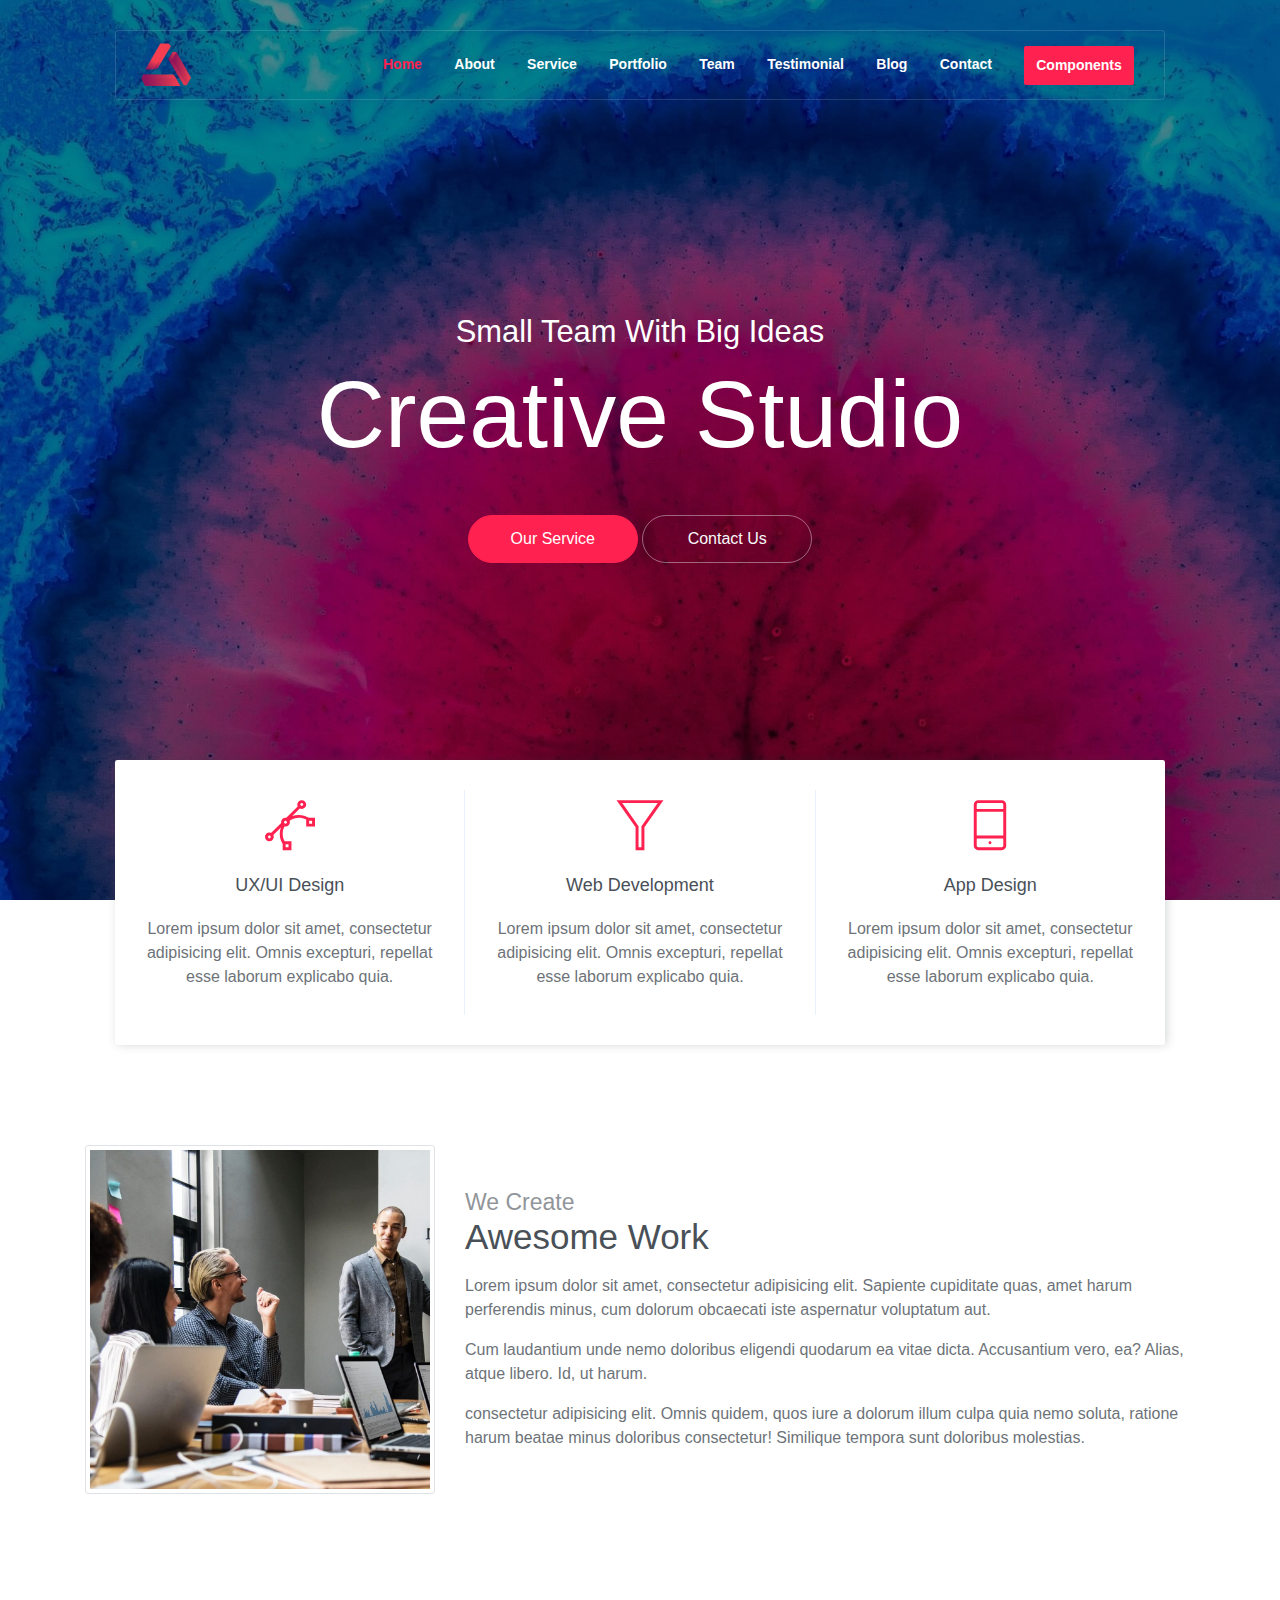
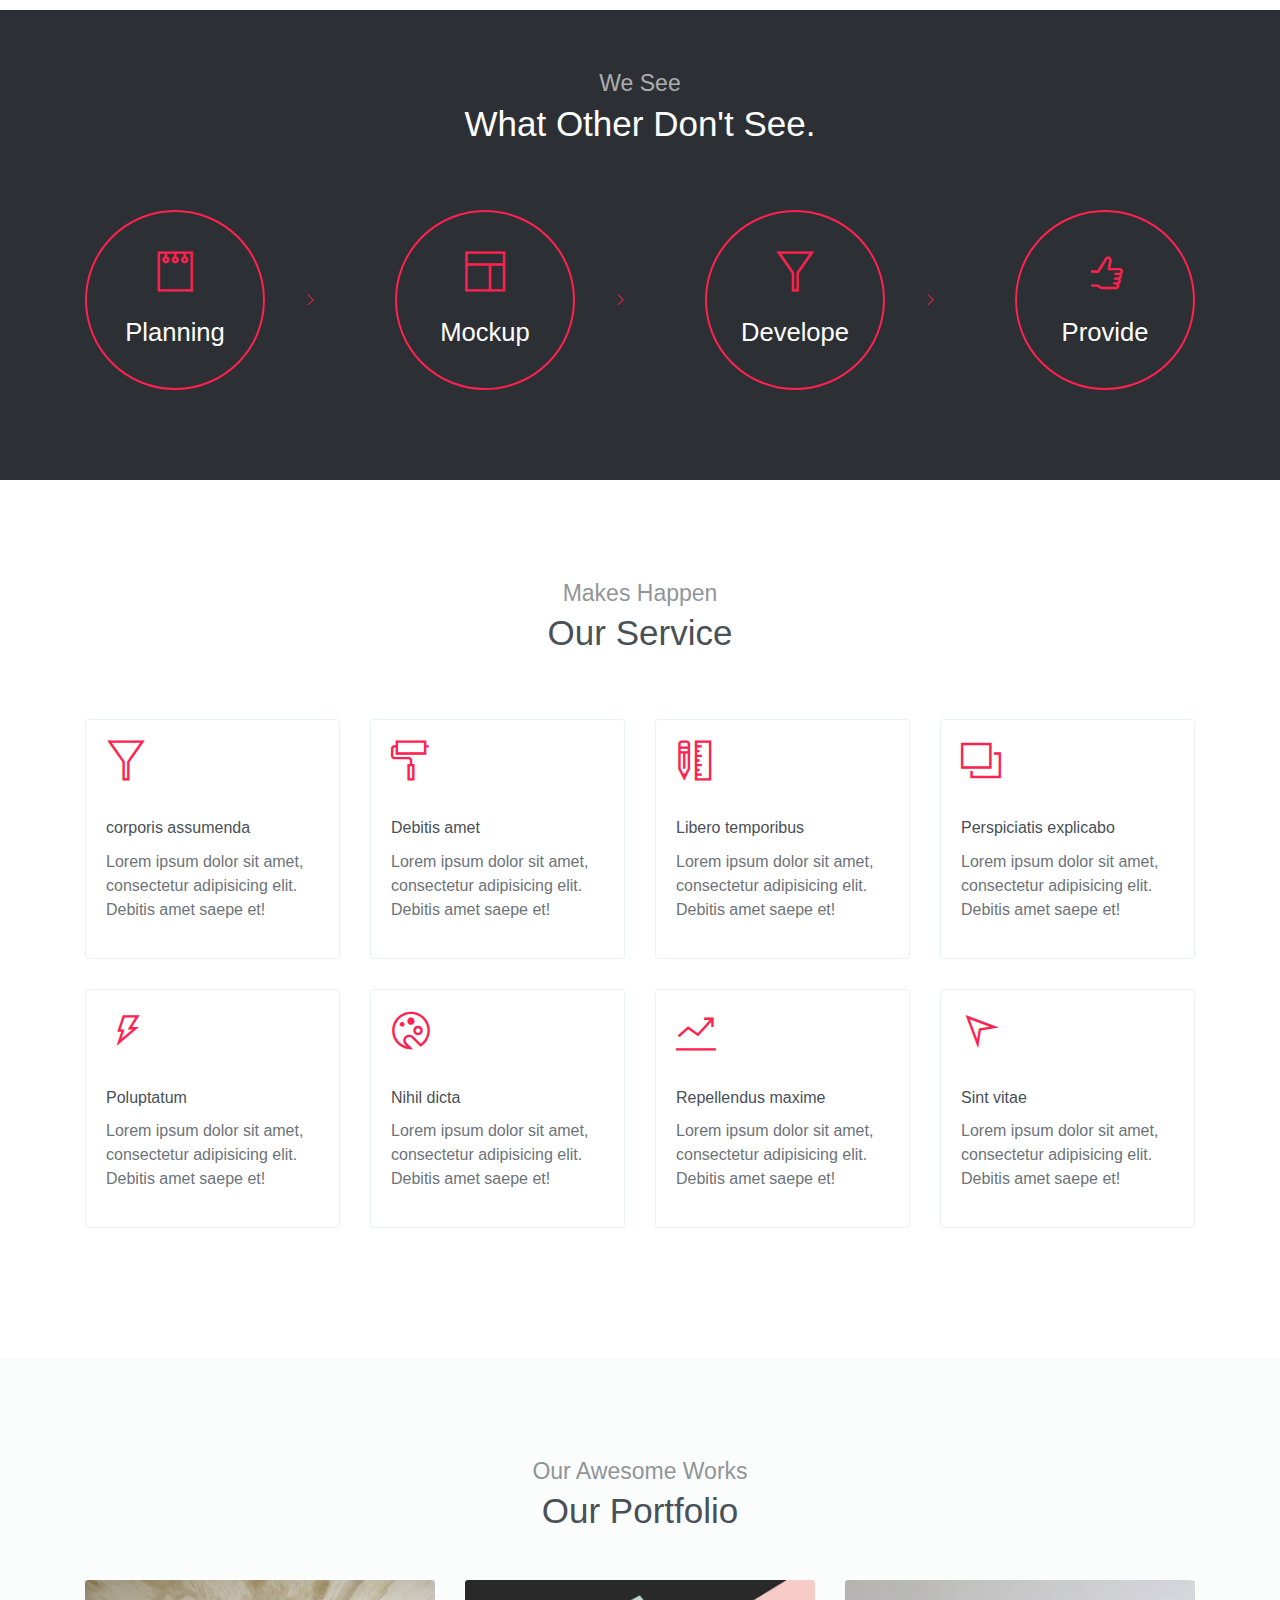
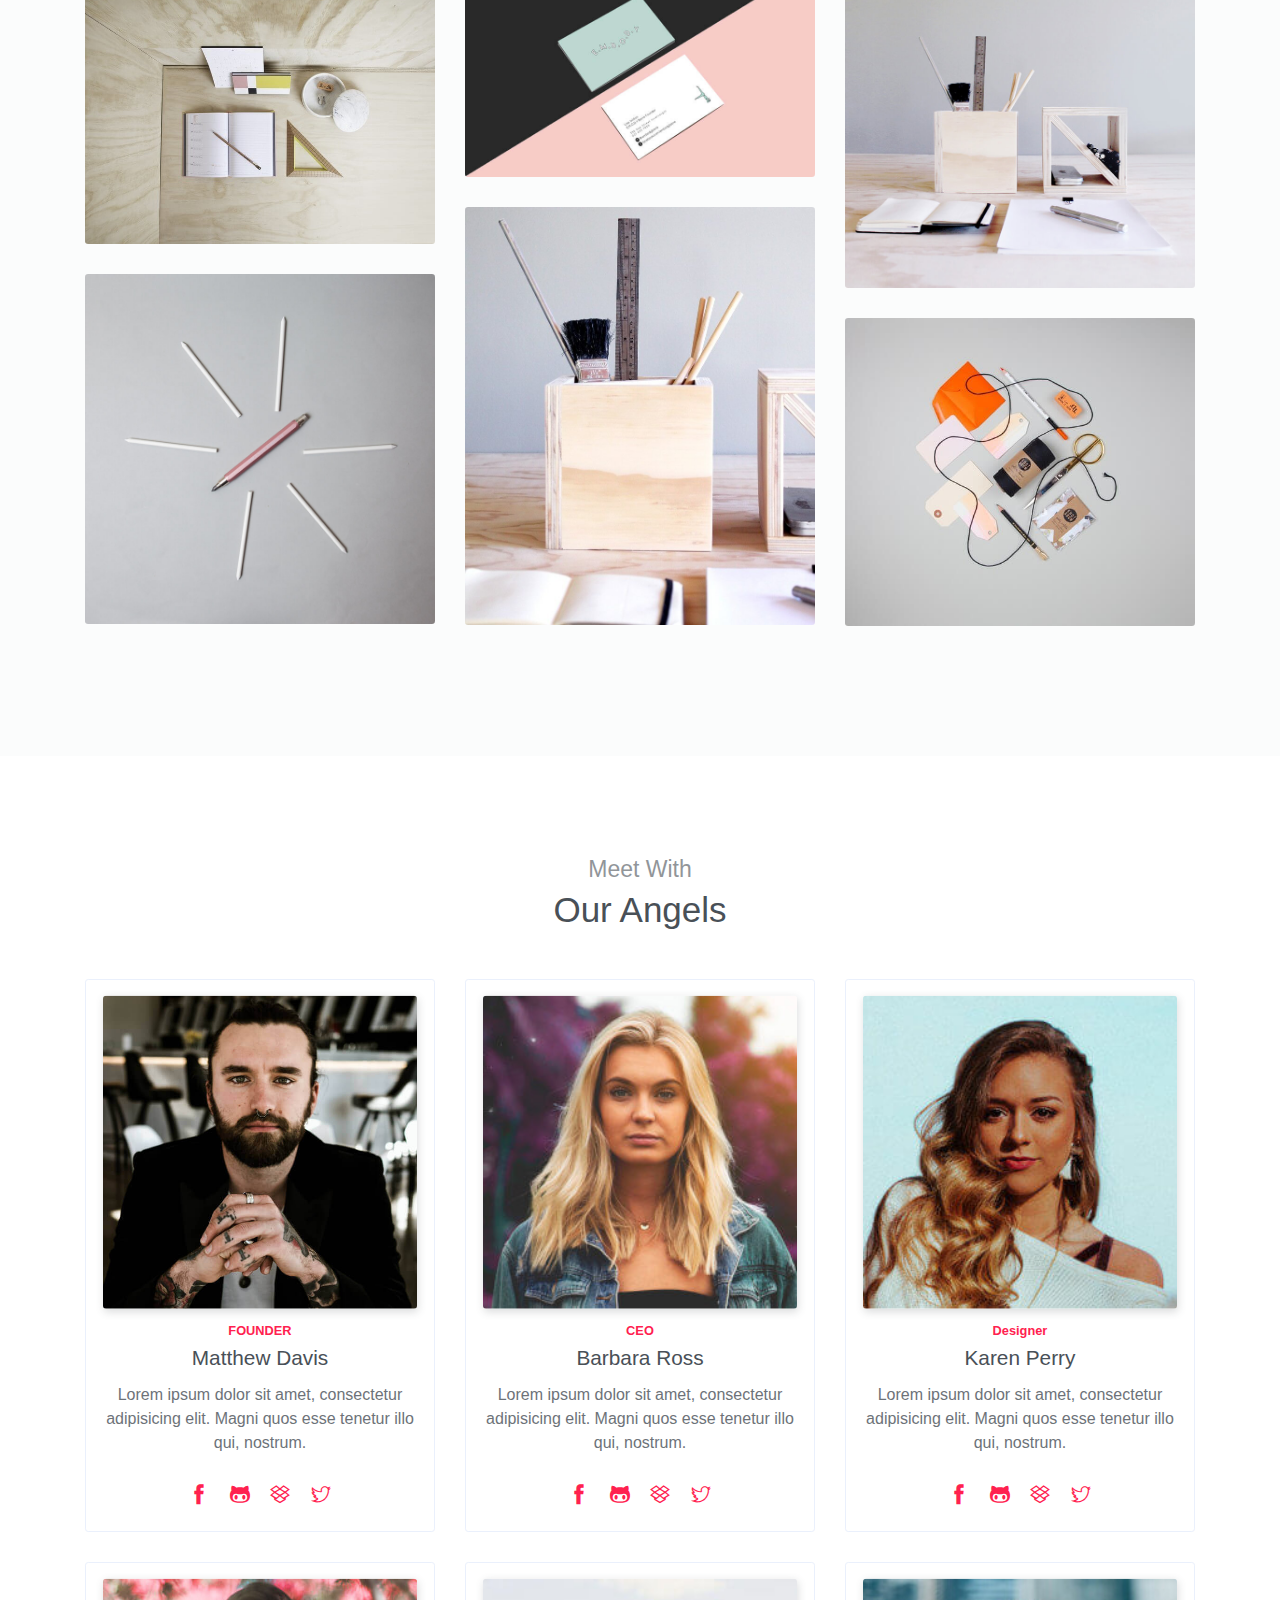
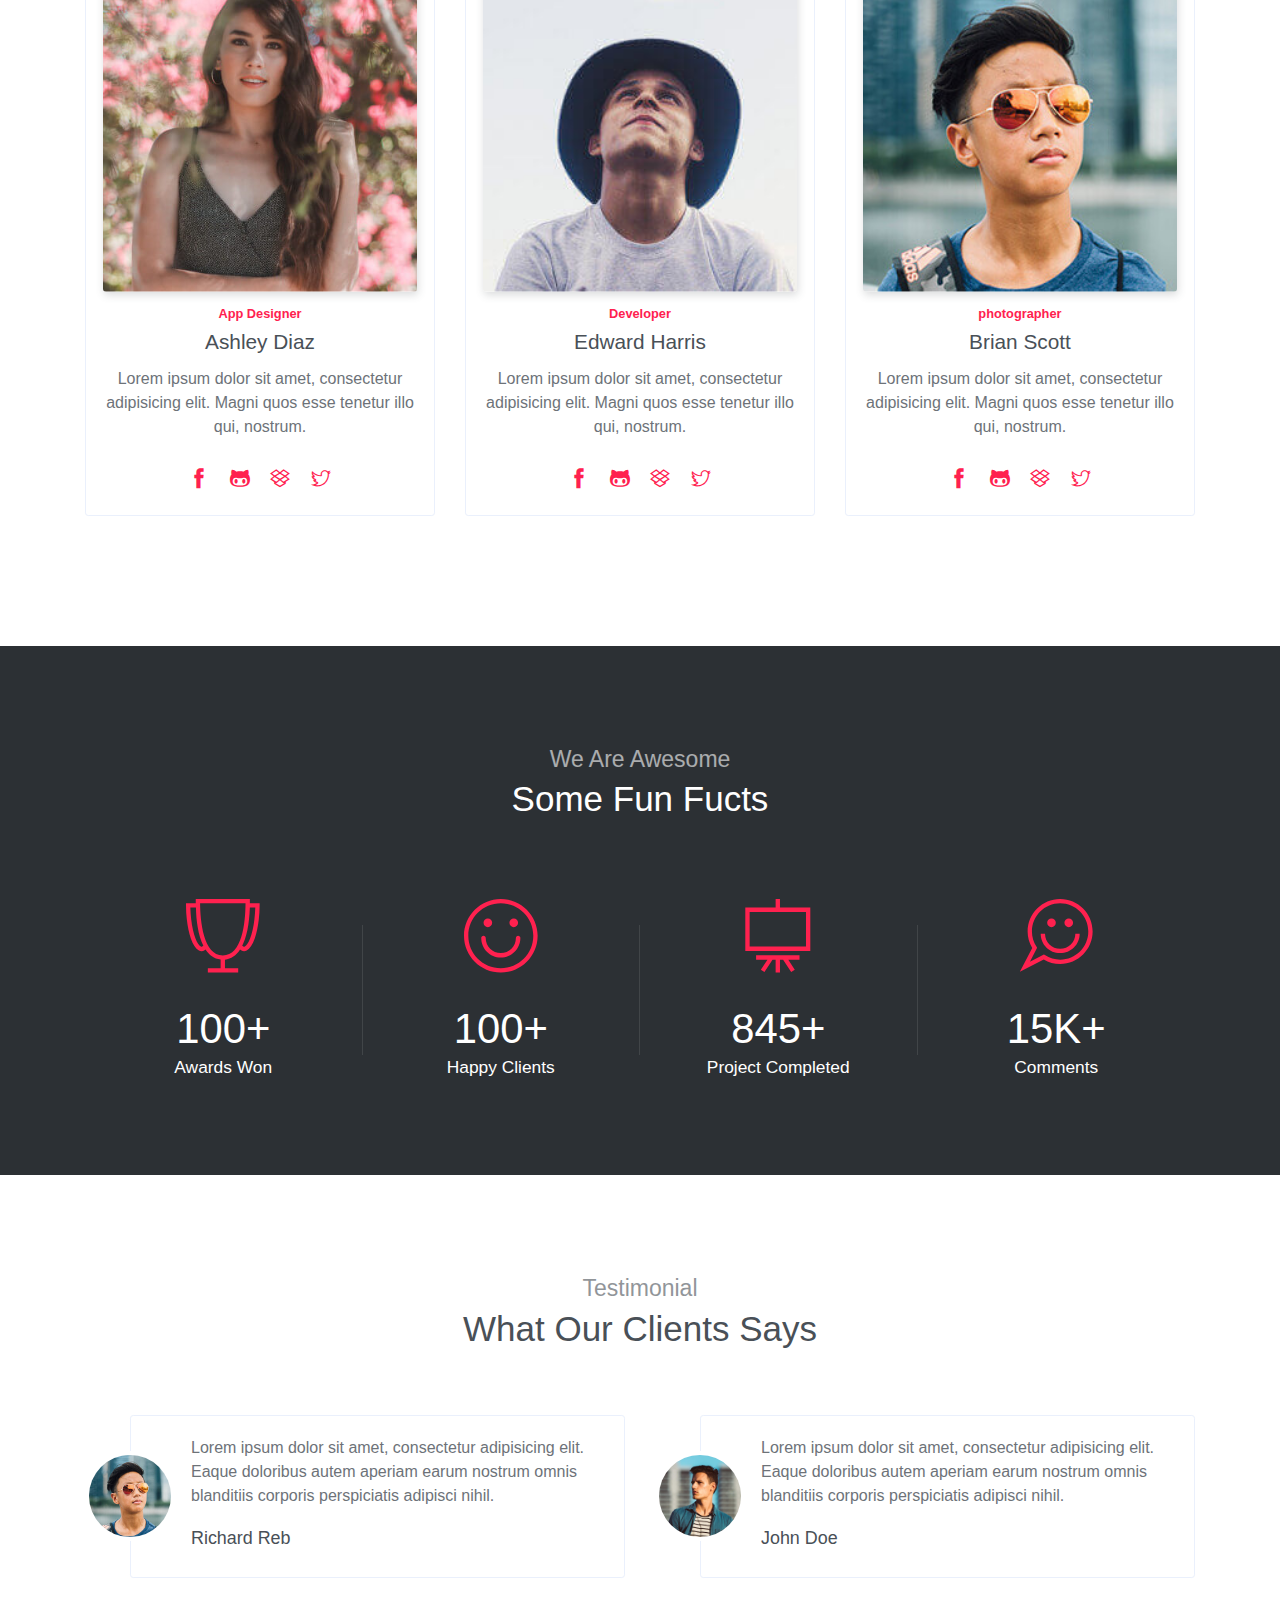
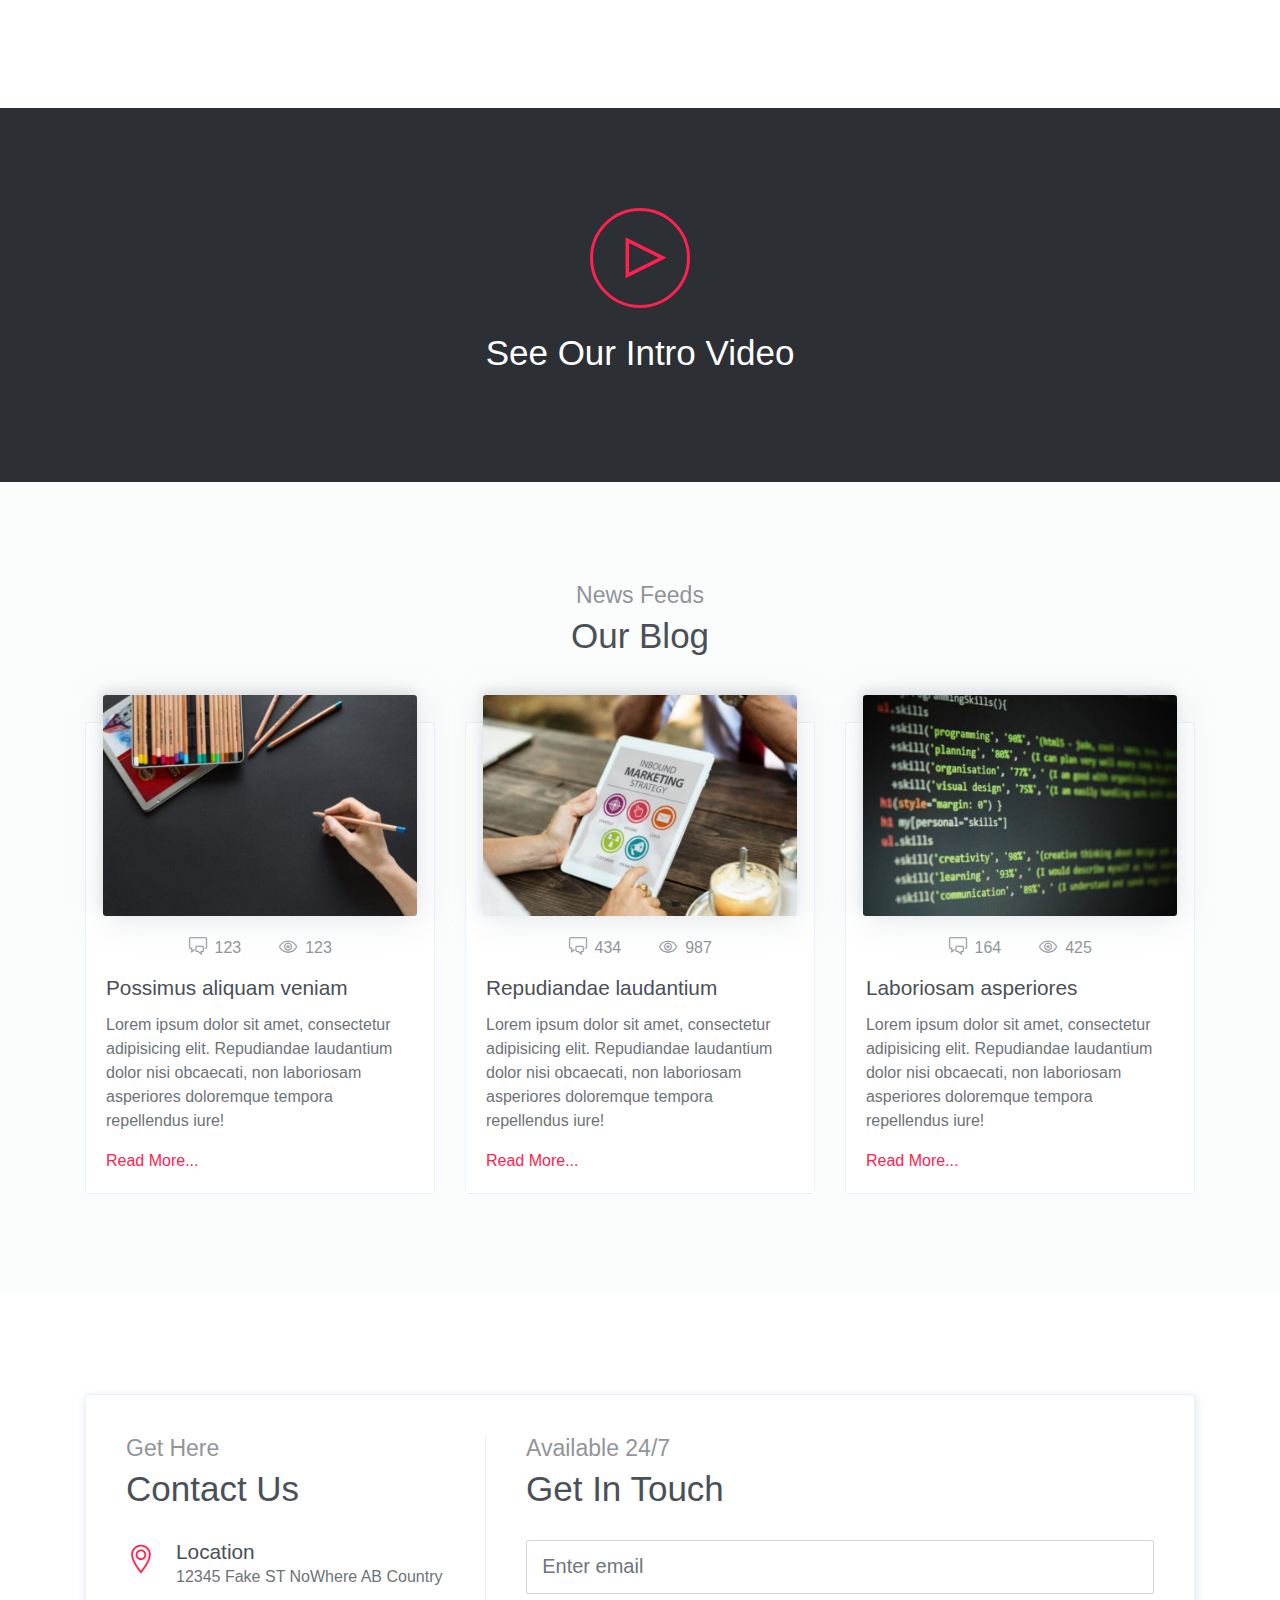
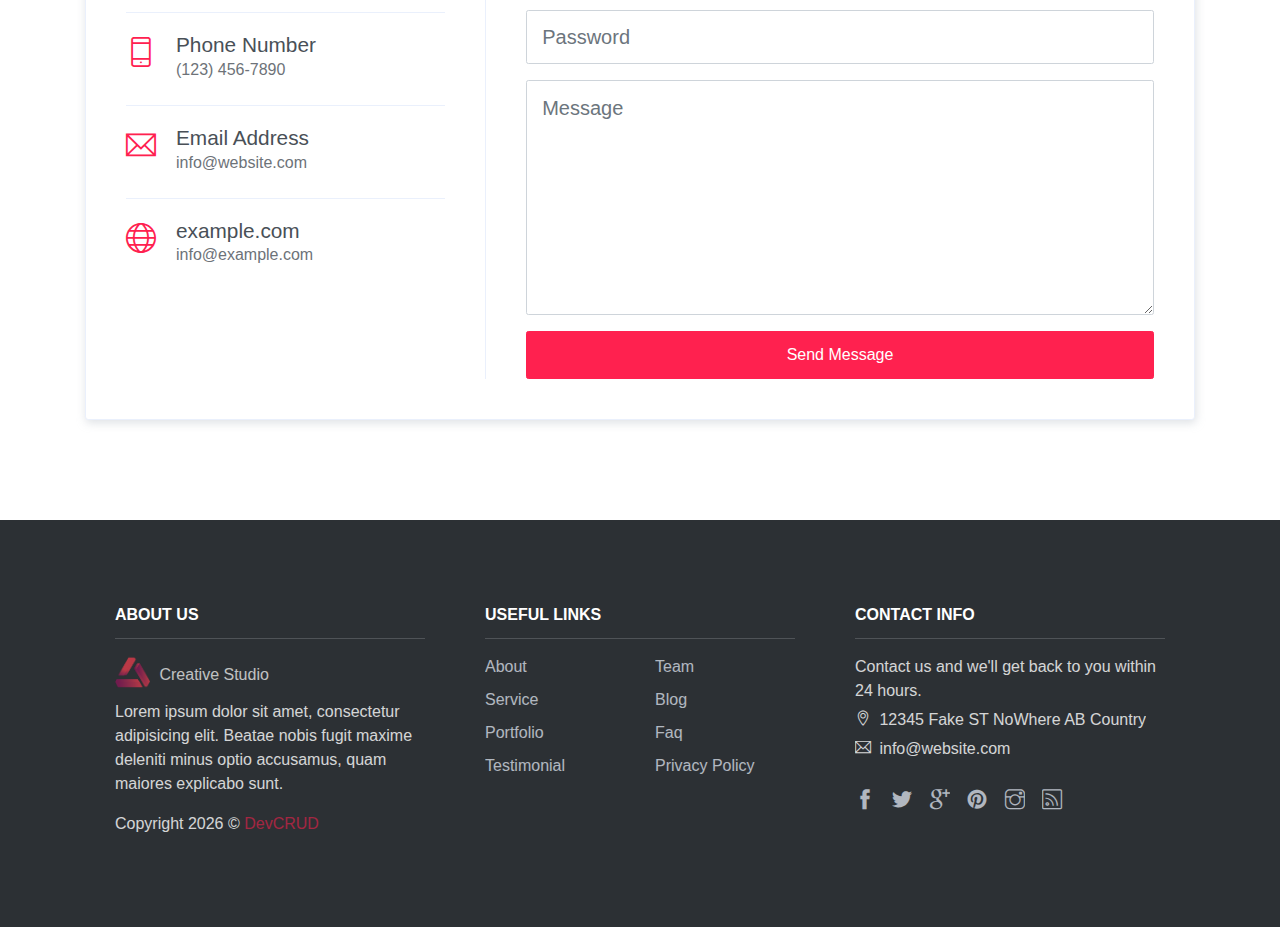
==== commit fe0e3f2f: "new page" ====
--- a/index.html
+++ b/index.html
@@ -1,369 +1,685 @@
 <!DOCTYPE html>
-<html lang="en-US">
+<html lang="en">
 <head>
-<meta charset="UTF-8">
-<meta name="viewport" content="width=device-width, initial-scale=1">
-<link rel="profile" href="https://gmpg.org/xfn/11">
-
-<title>static upload test</title>
-<meta name="robots" content="max-image-preview:large">
-<link rel="dns-prefetch" href="//fonts.googleapis.com">
-<link rel="alternate" type="application/rss+xml" title="static upload test &raquo; Feed" href="./feed/index.html">
-<link rel="alternate" type="application/rss+xml" title="static upload test &raquo; Comments Feed" href="./comments/feed/index.html">
-<script>
-window._wpemojiSettings = {"baseUrl":"https:\/\/s.w.org\/images\/core\/emoji\/14.0.0\/72x72\/","ext":".png","svgUrl":"https:\/\/s.w.org\/images\/core\/emoji\/14.0.0\/svg\/","svgExt":".svg","source":{"concatemoji":".\/wp-includes\/js\/wp-emoji-release.min.js?ver=6.1.1"}};
-/*! This file is auto-generated */
-!function(e,a,t){var n,r,o,i=a.createElement("canvas"),p=i.getContext&&i.getContext("2d");function s(e,t){var a=String.fromCharCode,e=(p.clearRect(0,0,i.width,i.height),p.fillText(a.apply(this,e),0,0),i.toDataURL());return p.clearRect(0,0,i.width,i.height),p.fillText(a.apply(this,t),0,0),e===i.toDataURL()}function c(e){var t=a.createElement("script");t.src=e,t.defer=t.type="text/javascript",a.getElementsByTagName("head")[0].appendChild(t)}for(o=Array("flag","emoji"),t.supports={everything:!0,everythingExceptFlag:!0},r=0;r<o.length;r++)t.supports[o[r]]=function(e){if(p&&p.fillText)switch(p.textBaseline="top",p.font="600 32px Arial",e){case"flag":return s([127987,65039,8205,9895,65039],[127987,65039,8203,9895,65039])?!1:!s([55356,56826,55356,56819],[55356,56826,8203,55356,56819])&&!s([55356,57332,56128,56423,56128,56418,56128,56421,56128,56430,56128,56423,56128,56447],[55356,57332,8203,56128,56423,8203,56128,56418,8203,56128,56421,8203,56128,56430,8203,56128,56423,8203,56128,56447]);case"emoji":return!s([129777,127995,8205,129778,127999],[129777,127995,8203,129778,127999])}return!1}(o[r]),t.supports.everything=t.supports.everything&&t.supports[o[r]],"flag"!==o[r]&&(t.supports.everythingExceptFlag=t.supports.everythingExceptFlag&&t.supports[o[r]]);t.supports.everythingExceptFlag=t.supports.everythingExceptFlag&&!t.supports.flag,t.DOMReady=!1,t.readyCallback=function(){t.DOMReady=!0},t.supports.everything||(n=function(){t.readyCallback()},a.addEventListener?(a.addEventListener("DOMContentLoaded",n,!1),e.addEventListener("load",n,!1)):(e.attachEvent("onload",n),a.attachEvent("onreadystatechange",function(){"complete"===a.readyState&&t.readyCallback()})),(e=t.source||{}).concatemoji?c(e.concatemoji):e.wpemoji&&e.twemoji&&(c(e.twemoji),c(e.wpemoji)))}(window,document,window._wpemojiSettings);
-</script>
-<style>img.wp-smiley,
-img.emoji {
-	display: inline !important;
-	border: none !important;
-	box-shadow: none !important;
-	height: 1em !important;
-	width: 1em !important;
-	margin: 0 0.07em !important;
-	vertical-align: -0.1em !important;
-	background: none !important;
-	padding: 0 !important;
-}</style>
-	<link rel="stylesheet" id="astra-theme-css-css" href="./wp-content/themes/astra/assets/css/minified/main.min.css?ver=3.9.4" media="all">
-<style id="astra-theme-css-inline-css">.ast-no-sidebar .entry-content .alignfull {margin-left: calc( -50vw + 50%);margin-right: calc( -50vw + 50%);max-width: 100vw;width: 100vw;}.ast-no-sidebar .entry-content .alignwide {margin-left: calc(-41vw + 50%);margin-right: calc(-41vw + 50%);max-width: unset;width: unset;}.ast-no-sidebar .entry-content .alignfull .alignfull,.ast-no-sidebar .entry-content .alignfull .alignwide,.ast-no-sidebar .entry-content .alignwide .alignfull,.ast-no-sidebar .entry-content .alignwide .alignwide,.ast-no-sidebar .entry-content .wp-block-column .alignfull,.ast-no-sidebar .entry-content .wp-block-column .alignwide{width: 100%;margin-left: auto;margin-right: auto;}.wp-block-gallery,.blocks-gallery-grid {margin: 0;}.wp-block-separator {max-width: 100px;}.wp-block-separator.is-style-wide,.wp-block-separator.is-style-dots {max-width: none;}.entry-content .has-2-columns .wp-block-column:first-child {padding-right: 10px;}.entry-content .has-2-columns .wp-block-column:last-child {padding-left: 10px;}@media (max-width: 782px) {.entry-content .wp-block-columns .wp-block-column {flex-basis: 100%;}.entry-content .has-2-columns .wp-block-column:first-child {padding-right: 0;}.entry-content .has-2-columns .wp-block-column:last-child {padding-left: 0;}}body .entry-content .wp-block-latest-posts {margin-left: 0;}body .entry-content .wp-block-latest-posts li {list-style: none;}.ast-no-sidebar .ast-container .entry-content .wp-block-latest-posts {margin-left: 0;}.ast-header-break-point .entry-content .alignwide {margin-left: auto;margin-right: auto;}.entry-content .blocks-gallery-item img {margin-bottom: auto;}.wp-block-pullquote {border-top: 4px solid #555d66;border-bottom: 4px solid #555d66;color: #40464d;}:root{--ast-container-default-xlg-padding:6.67em;--ast-container-default-lg-padding:5.67em;--ast-container-default-slg-padding:4.34em;--ast-container-default-md-padding:3.34em;--ast-container-default-sm-padding:6.67em;--ast-container-default-xs-padding:2.4em;--ast-container-default-xxs-padding:1.4em;}html{font-size:106.25%;}a,.page-title{color:var(--ast-global-color-3);}a:hover,a:focus{color:var(--ast-global-color-0);}body,button,input,select,textarea,.ast-button,.ast-custom-button{font-family:'Roboto',sans-serif;font-weight:400;font-size:17px;font-size:1rem;line-height:1.7;}blockquote{color:var(--ast-global-color-3);}p,.entry-content p{margin-bottom:0;}h1,.entry-content h1,h2,.entry-content h2,h3,.entry-content h3,h4,.entry-content h4,h5,.entry-content h5,h6,.entry-content h6,.site-title,.site-title a{font-family:'Jost',sans-serif;font-weight:500;text-transform:none;}.ast-site-identity .site-title a{color:var(--ast-global-color-5);}.site-title{font-size:35px;font-size:2.0588235294118rem;display:none;}header .custom-logo-link img{max-width:96px;}.astra-logo-svg{width:96px;}.astra-logo-svg:not(.sticky-custom-logo .astra-logo-svg,.transparent-custom-logo .astra-logo-svg,.advanced-header-logo .astra-logo-svg){height:60px;}.ast-archive-description .ast-archive-title{font-size:40px;font-size:2.3529411764706rem;}.site-header .site-description{font-size:15px;font-size:0.88235294117647rem;display:none;}.entry-title{font-size:30px;font-size:1.7647058823529rem;}h1,.entry-content h1{font-size:87px;font-size:5.1176470588235rem;font-weight:normal;font-family:'Jost',sans-serif;text-transform:none;}h2,.entry-content h2{font-size:41px;font-size:2.4117647058824rem;font-weight:500;font-family:'Jost',sans-serif;text-transform:none;}h3,.entry-content h3{font-size:28px;font-size:1.6470588235294rem;font-weight:600;font-family:'Jost',sans-serif;text-transform:none;}h4,.entry-content h4{font-size:24px;font-size:1.4117647058824rem;line-height:1.25;font-weight:600;font-family:'Jost',sans-serif;text-transform:none;}h5,.entry-content h5{font-size:18px;font-size:1.0588235294118rem;font-weight:500;font-family:'Jost',sans-serif;text-transform:none;}h6,.entry-content h6{font-size:15px;font-size:0.88235294117647rem;font-weight:500;font-family:'Jost',sans-serif;text-transform:none;}.ast-single-post .entry-title,.page-title{font-size:30px;font-size:1.7647058823529rem;}::selection{background-color:var(--ast-global-color-0);color:#000000;}body,h1,.entry-title a,.entry-content h1,h2,.entry-content h2,h3,.entry-content h3,h4,.entry-content h4,h5,.entry-content h5,h6,.entry-content h6{color:var(--ast-global-color-3);}.tagcloud a:hover,.tagcloud a:focus,.tagcloud a.current-item{color:#ffffff;border-color:var(--ast-global-color-3);background-color:var(--ast-global-color-3);}input:focus,input[type="text"]:focus,input[type="email"]:focus,input[type="url"]:focus,input[type="password"]:focus,input[type="reset"]:focus,input[type="search"]:focus,textarea:focus{border-color:var(--ast-global-color-3);}input[type="radio"]:checked,input[type=reset],input[type="checkbox"]:checked,input[type="checkbox"]:hover:checked,input[type="checkbox"]:focus:checked,input[type=range]::-webkit-slider-thumb{border-color:var(--ast-global-color-3);background-color:var(--ast-global-color-3);box-shadow:none;}.site-footer a:hover + .post-count,.site-footer a:focus + .post-count{background:var(--ast-global-color-3);border-color:var(--ast-global-color-3);}.single .nav-links .nav-previous,.single .nav-links .nav-next{color:var(--ast-global-color-3);}.entry-meta,.entry-meta *{line-height:1.45;color:var(--ast-global-color-3);}.entry-meta a:hover,.entry-meta a:hover *,.entry-meta a:focus,.entry-meta a:focus *,.page-links > .page-link,.page-links .page-link:hover,.post-navigation a:hover{color:var(--ast-global-color-0);}#cat option,.secondary .calendar_wrap thead a,.secondary .calendar_wrap thead a:visited{color:var(--ast-global-color-3);}.secondary .calendar_wrap #today,.ast-progress-val span{background:var(--ast-global-color-3);}.secondary a:hover + .post-count,.secondary a:focus + .post-count{background:var(--ast-global-color-3);border-color:var(--ast-global-color-3);}.calendar_wrap #today > a{color:#ffffff;}.page-links .page-link,.single .post-navigation a{color:var(--ast-global-color-3);}.ast-archive-title{color:var(--ast-global-color-2);}.widget-title{font-size:24px;font-size:1.4117647058824rem;color:var(--ast-global-color-2);}.site-logo-img img{ transition:all 0.2s linear;}.ast-page-builder-template .hentry {margin: 0;}.ast-page-builder-template .site-content > .ast-container {max-width: 100%;padding: 0;}.ast-page-builder-template .site-content #primary {padding: 0;margin: 0;}.ast-page-builder-template .no-results {text-align: center;margin: 4em auto;}.ast-page-builder-template .ast-pagination {padding: 2em;}.ast-page-builder-template .entry-header.ast-no-title.ast-no-thumbnail {margin-top: 0;}.ast-page-builder-template .entry-header.ast-header-without-markup {margin-top: 0;margin-bottom: 0;}.ast-page-builder-template .entry-header.ast-no-title.ast-no-meta {margin-bottom: 0;}.ast-page-builder-template.single .post-navigation {padding-bottom: 2em;}.ast-page-builder-template.single-post .site-content > .ast-container {max-width: 100%;}.ast-page-builder-template .entry-header {margin-top: 4em;margin-left: auto;margin-right: auto;padding-left: 20px;padding-right: 20px;}.single.ast-page-builder-template .entry-header {padding-left: 20px;padding-right: 20px;}.ast-page-builder-template .ast-archive-description {margin: 4em auto 0;padding-left: 20px;padding-right: 20px;}@media (max-width:921px){#ast-desktop-header{display:none;}}@media (min-width:921px){#ast-mobile-header{display:none;}}.wp-block-buttons.aligncenter{justify-content:center;}@media (max-width:921px){.ast-theme-transparent-header #primary,.ast-theme-transparent-header #secondary{padding:0;}}@media (max-width:921px){.ast-plain-container.ast-no-sidebar #primary{padding:0;}}.ast-plain-container.ast-no-sidebar #primary{margin-top:0;margin-bottom:0;}@media (min-width:1200px){.wp-block-group .has-background{padding:20px;}}@media (min-width:1200px){.wp-block-cover-image.alignwide .wp-block-cover__inner-container,.wp-block-cover.alignwide .wp-block-cover__inner-container,.wp-block-cover-image.alignfull .wp-block-cover__inner-container,.wp-block-cover.alignfull .wp-block-cover__inner-container{width:100%;}}.wp-block-columns{margin-bottom:unset;}.wp-block-image.size-full{margin:2rem 0;}.wp-block-separator.has-background{padding:0;}.wp-block-gallery{margin-bottom:1.6em;}.wp-block-group{padding-top:4em;padding-bottom:4em;}.wp-block-group__inner-container .wp-block-columns:last-child,.wp-block-group__inner-container :last-child,.wp-block-table table{margin-bottom:0;}.blocks-gallery-grid{width:100%;}.wp-block-navigation-link__content{padding:5px 0;}.wp-block-group .wp-block-group .has-text-align-center,.wp-block-group .wp-block-column .has-text-align-center{max-width:100%;}.has-text-align-center{margin:0 auto;}@media (max-width:1200px){.wp-block-group{padding:3em;}.wp-block-group .wp-block-group{padding:1.5em;}.wp-block-columns,.wp-block-column{margin:1rem 0;}}@media (min-width:921px){.wp-block-columns .wp-block-group{padding:2em;}}@media (max-width:544px){.wp-block-cover-image .wp-block-cover__inner-container,.wp-block-cover .wp-block-cover__inner-container{width:unset;}.wp-block-cover,.wp-block-cover-image{padding:2em 0;}.wp-block-group,.wp-block-cover{padding:2em;}.wp-block-media-text__media img,.wp-block-media-text__media video{width:unset;max-width:100%;}.wp-block-media-text.has-background .wp-block-media-text__content{padding:1em;}}.wp-block-image.aligncenter{margin-left:auto;margin-right:auto;}.wp-block-table.aligncenter{margin-left:auto;margin-right:auto;}@media (min-width:544px){.entry-content .wp-block-media-text.has-media-on-the-right .wp-block-media-text__content{padding:0 8% 0 0;}.entry-content .wp-block-media-text .wp-block-media-text__content{padding:0 0 0 8%;}.ast-plain-container .site-content .entry-content .has-custom-content-position.is-position-bottom-left > *,.ast-plain-container .site-content .entry-content .has-custom-content-position.is-position-bottom-right > *,.ast-plain-container .site-content .entry-content .has-custom-content-position.is-position-top-left > *,.ast-plain-container .site-content .entry-content .has-custom-content-position.is-position-top-right > *,.ast-plain-container .site-content .entry-content .has-custom-content-position.is-position-center-right > *,.ast-plain-container .site-content .entry-content .has-custom-content-position.is-position-center-left > *{margin:0;}}@media (max-width:544px){.entry-content .wp-block-media-text .wp-block-media-text__content{padding:8% 0;}.wp-block-media-text .wp-block-media-text__media img{width:auto;max-width:100%;}}.wp-block-button.is-style-outline .wp-block-button__link{border-color:var(--ast-global-color-0);}.wp-block-button.is-style-outline > .wp-block-button__link:not(.has-text-color),.wp-block-button.wp-block-button__link.is-style-outline:not(.has-text-color){color:var(--ast-global-color-0);}.wp-block-button.is-style-outline .wp-block-button__link:hover,.wp-block-button.is-style-outline .wp-block-button__link:focus{color:var(--ast-global-color-5) !important;background-color:var(--ast-global-color-1);border-color:var(--ast-global-color-1);}.post-page-numbers.current .page-link,.ast-pagination .page-numbers.current{color:#000000;border-color:var(--ast-global-color-0);background-color:var(--ast-global-color-0);border-radius:2px;}@media (min-width:544px){.entry-content > .alignleft{margin-right:20px;}.entry-content > .alignright{margin-left:20px;}}h1.widget-title{font-weight:normal;}h2.widget-title{font-weight:500;}h3.widget-title{font-weight:600;}@media (max-width:921px){.ast-separate-container #primary,.ast-separate-container #secondary{padding:1.5em 0;}#primary,#secondary{padding:1.5em 0;margin:0;}.ast-left-sidebar #content > .ast-container{display:flex;flex-direction:column-reverse;width:100%;}.ast-separate-container .ast-article-post,.ast-separate-container .ast-article-single{padding:1.5em 2.14em;}.ast-author-box img.avatar{margin:20px 0 0 0;}}@media (min-width:922px){.ast-separate-container.ast-right-sidebar #primary,.ast-separate-container.ast-left-sidebar #primary{border:0;}.search-no-results.ast-separate-container #primary{margin-bottom:4em;}}.elementor-button-wrapper .elementor-button{border-style:solid;text-decoration:none;border-top-width:0;border-right-width:0;border-left-width:0;border-bottom-width:0;}body .elementor-button.elementor-size-sm,body .elementor-button.elementor-size-xs,body .elementor-button.elementor-size-md,body .elementor-button.elementor-size-lg,body .elementor-button.elementor-size-xl,body .elementor-button{border-radius:0;padding-top:15px;padding-right:40px;padding-bottom:15px;padding-left:40px;}@media (max-width:921px){.elementor-button-wrapper .elementor-button.elementor-size-sm,.elementor-button-wrapper .elementor-button.elementor-size-xs,.elementor-button-wrapper .elementor-button.elementor-size-md,.elementor-button-wrapper .elementor-button.elementor-size-lg,.elementor-button-wrapper .elementor-button.elementor-size-xl,.elementor-button-wrapper .elementor-button{padding-top:16px;padding-right:32px;padding-bottom:16px;padding-left:32px;}}@media (max-width:544px){.elementor-button-wrapper .elementor-button.elementor-size-sm,.elementor-button-wrapper .elementor-button.elementor-size-xs,.elementor-button-wrapper .elementor-button.elementor-size-md,.elementor-button-wrapper .elementor-button.elementor-size-lg,.elementor-button-wrapper .elementor-button.elementor-size-xl,.elementor-button-wrapper .elementor-button{padding-top:15px;padding-right:28px;padding-bottom:15px;padding-left:28px;}}.elementor-button-wrapper .elementor-button{border-color:var(--ast-global-color-0);background-color:var(--ast-global-color-0);}.elementor-button-wrapper .elementor-button:hover,.elementor-button-wrapper .elementor-button:focus{color:var(--ast-global-color-5);background-color:var(--ast-global-color-1);border-color:var(--ast-global-color-1);}.wp-block-button .wp-block-button__link ,.elementor-button-wrapper .elementor-button,.elementor-button-wrapper .elementor-button:visited{color:var(--ast-global-color-5);}.elementor-button-wrapper .elementor-button{font-family:inherit;font-weight:400;line-height:1;text-transform:none;letter-spacing:3px;}body .elementor-button.elementor-size-sm,body .elementor-button.elementor-size-xs,body .elementor-button.elementor-size-md,body .elementor-button.elementor-size-lg,body .elementor-button.elementor-size-xl,body .elementor-button{font-size:16px;font-size:0.94117647058824rem;}.wp-block-button .wp-block-button__link:hover,.wp-block-button .wp-block-button__link:focus{color:var(--ast-global-color-5);background-color:var(--ast-global-color-1);border-color:var(--ast-global-color-1);}.elementor-widget-heading h4.elementor-heading-title{line-height:1.25;}.wp-block-button .wp-block-button__link{border-color:var(--ast-global-color-0);background-color:var(--ast-global-color-0);color:var(--ast-global-color-5);font-family:inherit;font-weight:400;line-height:1;text-transform:none;letter-spacing:3px;font-size:16px;font-size:0.94117647058824rem;border-radius:0;padding-top:15px;padding-right:40px;padding-bottom:15px;padding-left:40px;}@media (max-width:921px){.wp-block-button .wp-block-button__link{font-size:16px;font-size:0.94117647058824rem;padding-top:16px;padding-right:32px;padding-bottom:16px;padding-left:32px;}}@media (max-width:544px){.wp-block-button .wp-block-button__link{font-size:15px;font-size:0.88235294117647rem;padding-top:15px;padding-right:28px;padding-bottom:15px;padding-left:28px;}}.menu-toggle,button,.ast-button,.ast-custom-button,.button,input#submit,input[type="button"],input[type="submit"],input[type="reset"],form[CLASS*="wp-block-search__"].wp-block-search .wp-block-search__inside-wrapper .wp-block-search__button,body .wp-block-file .wp-block-file__button{border-style:solid;border-top-width:0;border-right-width:0;border-left-width:0;border-bottom-width:0;color:var(--ast-global-color-5);border-color:var(--ast-global-color-0);background-color:var(--ast-global-color-0);border-radius:0;padding-top:15px;padding-right:40px;padding-bottom:15px;padding-left:40px;font-family:inherit;font-weight:400;font-size:16px;font-size:0.94117647058824rem;line-height:1;text-transform:none;letter-spacing:3px;}button:focus,.menu-toggle:hover,button:hover,.ast-button:hover,.ast-custom-button:hover .button:hover,.ast-custom-button:hover ,input[type=reset]:hover,input[type=reset]:focus,input#submit:hover,input#submit:focus,input[type="button"]:hover,input[type="button"]:focus,input[type="submit"]:hover,input[type="submit"]:focus,form[CLASS*="wp-block-search__"].wp-block-search .wp-block-search__inside-wrapper .wp-block-search__button:hover,form[CLASS*="wp-block-search__"].wp-block-search .wp-block-search__inside-wrapper .wp-block-search__button:focus,body .wp-block-file .wp-block-file__button:hover,body .wp-block-file .wp-block-file__button:focus{color:var(--ast-global-color-5);background-color:var(--ast-global-color-1);border-color:var(--ast-global-color-1);}@media (min-width:544px){.ast-container{max-width:100%;}}@media (max-width:544px){.ast-separate-container .ast-article-post,.ast-separate-container .ast-article-single,.ast-separate-container .comments-title,.ast-separate-container .ast-archive-description{padding:1.5em 1em;}.ast-separate-container #content .ast-container{padding-left:0.54em;padding-right:0.54em;}.ast-separate-container .ast-comment-list li.depth-1{padding:1.5em 1em;margin-bottom:1.5em;}.ast-separate-container .ast-comment-list .bypostauthor{padding:.5em;}.ast-search-menu-icon.ast-dropdown-active .search-field{width:170px;}.menu-toggle,button,.ast-button,.button,input#submit,input[type="button"],input[type="submit"],input[type="reset"]{padding-top:15px;padding-right:28px;padding-bottom:15px;padding-left:28px;font-size:15px;font-size:0.88235294117647rem;}}@media (max-width:921px){.menu-toggle,button,.ast-button,.button,input#submit,input[type="button"],input[type="submit"],input[type="reset"]{padding-top:16px;padding-right:32px;padding-bottom:16px;padding-left:32px;font-size:16px;font-size:0.94117647058824rem;}.ast-mobile-header-stack .main-header-bar .ast-search-menu-icon{display:inline-block;}.ast-header-break-point.ast-header-custom-item-outside .ast-mobile-header-stack .main-header-bar .ast-search-icon{margin:0;}.ast-comment-avatar-wrap img{max-width:2.5em;}.ast-separate-container .ast-comment-list li.depth-1{padding:1.5em 2.14em;}.ast-separate-container .comment-respond{padding:2em 2.14em;}.ast-comment-meta{padding:0 1.8888em 1.3333em;}}body,.ast-separate-container{background-color:var(--ast-global-color-5);;background-image:none;;}.entry-content > .wp-block-group,.entry-content > .wp-block-media-text,.entry-content > .wp-block-cover,.entry-content > .wp-block-columns{max-width:58em;width:calc(100% - 4em);margin-left:auto;margin-right:auto;}.entry-content [class*="__inner-container"] > .alignfull{max-width:100%;margin-left:0;margin-right:0;}.entry-content [class*="__inner-container"] > *:not(.alignwide):not(.alignfull):not(.alignleft):not(.alignright){margin-left:auto;margin-right:auto;}.entry-content [class*="__inner-container"] > *:not(.alignwide):not(p):not(.alignfull):not(.alignleft):not(.alignright):not(.is-style-wide):not(iframe){max-width:50rem;width:100%;}@media (min-width:921px){.entry-content > .wp-block-group.alignwide.has-background,.entry-content > .wp-block-group.alignfull.has-background,.entry-content > .wp-block-cover.alignwide,.entry-content > .wp-block-cover.alignfull,.entry-content > .wp-block-columns.has-background.alignwide,.entry-content > .wp-block-columns.has-background.alignfull{margin-top:0;margin-bottom:0;padding:6em 4em;}.entry-content > .wp-block-columns.has-background{margin-bottom:0;}}@media (min-width:1200px){.entry-content .alignfull p{max-width:1200px;}.entry-content .alignfull{max-width:100%;width:100%;}.ast-page-builder-template .entry-content .alignwide,.entry-content [class*="__inner-container"] > .alignwide{max-width:1200px;margin-left:0;margin-right:0;}.entry-content .alignfull [class*="__inner-container"] > .alignwide{max-width:80rem;}}@media (min-width:545px){.site-main .entry-content > .alignwide{margin:0 auto;}.wp-block-group.has-background,.entry-content > .wp-block-cover,.entry-content > .wp-block-columns.has-background{padding:4em;margin-top:0;margin-bottom:0;}.entry-content .wp-block-media-text.alignfull .wp-block-media-text__content,.entry-content .wp-block-media-text.has-background .wp-block-media-text__content{padding:0 8%;}}@media (max-width:921px){.widget-title{font-size:22px;font-size:1.375rem;}body,button,input,select,textarea,.ast-button,.ast-custom-button{font-size:16px;font-size:0.94117647058824rem;}#secondary,#secondary button,#secondary input,#secondary select,#secondary textarea{font-size:16px;font-size:0.94117647058824rem;}.site-title{display:none;}.ast-archive-description .ast-archive-title{font-size:40px;}.site-header .site-description{display:none;}.entry-title{font-size:30px;}h1,.entry-content h1{font-size:30px;}h2,.entry-content h2{font-size:25px;}h3,.entry-content h3{font-size:28px;}h4,.entry-content h4{font-size:24px;font-size:1.4117647058824rem;}.ast-single-post .entry-title,.page-title{font-size:30px;}.astra-logo-svg{width:96px;}header .custom-logo-link img,.ast-header-break-point .site-logo-img .custom-mobile-logo-link img{max-width:96px;}}@media (max-width:544px){.site-title{display:none;}.ast-archive-description .ast-archive-title{font-size:40px;}.site-header .site-description{display:none;}.entry-title{font-size:30px;}h1,.entry-content h1{font-size:30px;}h2,.entry-content h2{font-size:25px;}h3,.entry-content h3{font-size:28px;}h4,.entry-content h4{font-size:24px;font-size:1.4117647058824rem;}.ast-single-post .entry-title,.page-title{font-size:30px;}header .custom-logo-link img,.ast-header-break-point .site-branding img,.ast-header-break-point .custom-logo-link img{max-width:96px;}.astra-logo-svg{width:96px;}.ast-header-break-point .site-logo-img .custom-mobile-logo-link img{max-width:96px;}}@media (max-width:544px){html{font-size:96.9%;}}@media (min-width:922px){.ast-container{max-width:1240px;}}@media (min-width:922px){.site-content .ast-container{display:flex;}}@media (max-width:921px){.site-content .ast-container{flex-direction:column;}}@media (min-width:922px){.main-header-menu .sub-menu .menu-item.ast-left-align-sub-menu:hover > .sub-menu,.main-header-menu .sub-menu .menu-item.ast-left-align-sub-menu.focus > .sub-menu{margin-left:-0px;}}.ast-theme-transparent-header .ast-header-search .astra-search-icon,.ast-theme-transparent-header .ast-header-search .search-field::placeholder,.ast-theme-transparent-header .ast-header-search .ast-icon{color:#ffffff;}.ast-theme-transparent-header [data-section="section-header-mobile-trigger"] .ast-button-wrap .mobile-menu-toggle-icon .ast-mobile-svg{fill:#ffffff;}.ast-theme-transparent-header [data-section="section-header-mobile-trigger"] .ast-button-wrap .mobile-menu-wrap .mobile-menu{color:#ffffff;}.ast-theme-transparent-header [data-section="section-header-mobile-trigger"] .ast-button-wrap .ast-mobile-menu-trigger-fill{background:var(--ast-global-color-0);}.ast-theme-transparent-header [data-section="section-header-mobile-trigger"] .ast-button-wrap .ast-mobile-menu-trigger-fill,.ast-theme-transparent-header [data-section="section-header-mobile-trigger"] .ast-button-wrap .ast-mobile-menu-trigger-minimal{color:#ffffff;border:none;}.footer-widget-area[data-section^="section-fb-html-"] .ast-builder-html-element{text-align:center;}.wp-block-search {margin-bottom: 20px;}.wp-block-site-tagline {margin-top: 20px;}form.wp-block-search .wp-block-search__input,.wp-block-search.wp-block-search__button-inside .wp-block-search__inside-wrapper {border-color: #eaeaea;background: #fafafa;}.wp-block-search.wp-block-search__button-inside .wp-block-search__inside-wrapper .wp-block-search__input:focus,.wp-block-loginout input:focus {outline: thin dotted;}.wp-block-loginout input:focus {border-color: transparent;} form.wp-block-search .wp-block-search__inside-wrapper .wp-block-search__input {padding: 12px;}form.wp-block-search .wp-block-search__button svg {fill: currentColor;width: 20px;height: 20px;}.wp-block-loginout p label {display: block;}.wp-block-loginout p:not(.login-remember):not(.login-submit) input {width: 100%;}.wp-block-loginout .login-remember input {width: 1.1rem;height: 1.1rem;margin: 0 5px 4px 0;vertical-align: middle;}blockquote,cite {font-style: initial;}.wp-block-file {display: flex;align-items: center;flex-wrap: wrap;justify-content: space-between;}.wp-block-pullquote {border: none;}.wp-block-pullquote blockquote::before {content: "\201D";font-family: "Helvetica",sans-serif;display: flex;transform: rotate( 180deg );font-size: 6rem;font-style: normal;line-height: 1;font-weight: bold;align-items: center;justify-content: center;}.has-text-align-right > blockquote::before {justify-content: flex-start;}.has-text-align-left > blockquote::before {justify-content: flex-end;}figure.wp-block-pullquote.is-style-solid-color blockquote {max-width: 100%;text-align: inherit;}blockquote {padding: 0 1.2em 1.2em;}.wp-block-button__link {border: 2px solid currentColor;}body .wp-block-file .wp-block-file__button {text-decoration: none;}ul.wp-block-categories-list.wp-block-categories,ul.wp-block-archives-list.wp-block-archives {list-style-type: none;}ul,ol {margin-left: 20px;}figure.alignright figcaption {text-align: right;}:root .has-ast-global-color-0-color{color:var(--ast-global-color-0);}:root .has-ast-global-color-0-background-color{background-color:var(--ast-global-color-0);}:root .wp-block-button .has-ast-global-color-0-color{color:var(--ast-global-color-0);}:root .wp-block-button .has-ast-global-color-0-background-color{background-color:var(--ast-global-color-0);}:root .has-ast-global-color-1-color{color:var(--ast-global-color-1);}:root .has-ast-global-color-1-background-color{background-color:var(--ast-global-color-1);}:root .wp-block-button .has-ast-global-color-1-color{color:var(--ast-global-color-1);}:root .wp-block-button .has-ast-global-color-1-background-color{background-color:var(--ast-global-color-1);}:root .has-ast-global-color-2-color{color:var(--ast-global-color-2);}:root .has-ast-global-color-2-background-color{background-color:var(--ast-global-color-2);}:root .wp-block-button .has-ast-global-color-2-color{color:var(--ast-global-color-2);}:root .wp-block-button .has-ast-global-color-2-background-color{background-color:var(--ast-global-color-2);}:root .has-ast-global-color-3-color{color:var(--ast-global-color-3);}:root .has-ast-global-color-3-background-color{background-color:var(--ast-global-color-3);}:root .wp-block-button .has-ast-global-color-3-color{color:var(--ast-global-color-3);}:root .wp-block-button .has-ast-global-color-3-background-color{background-color:var(--ast-global-color-3);}:root .has-ast-global-color-4-color{color:var(--ast-global-color-4);}:root .has-ast-global-color-4-background-color{background-color:var(--ast-global-color-4);}:root .wp-block-button .has-ast-global-color-4-color{color:var(--ast-global-color-4);}:root .wp-block-button .has-ast-global-color-4-background-color{background-color:var(--ast-global-color-4);}:root .has-ast-global-color-5-color{color:var(--ast-global-color-5);}:root .has-ast-global-color-5-background-color{background-color:var(--ast-global-color-5);}:root .wp-block-button .has-ast-global-color-5-color{color:var(--ast-global-color-5);}:root .wp-block-button .has-ast-global-color-5-background-color{background-color:var(--ast-global-color-5);}:root .has-ast-global-color-6-color{color:var(--ast-global-color-6);}:root .has-ast-global-color-6-background-color{background-color:var(--ast-global-color-6);}:root .wp-block-button .has-ast-global-color-6-color{color:var(--ast-global-color-6);}:root .wp-block-button .has-ast-global-color-6-background-color{background-color:var(--ast-global-color-6);}:root .has-ast-global-color-7-color{color:var(--ast-global-color-7);}:root .has-ast-global-color-7-background-color{background-color:var(--ast-global-color-7);}:root .wp-block-button .has-ast-global-color-7-color{color:var(--ast-global-color-7);}:root .wp-block-button .has-ast-global-color-7-background-color{background-color:var(--ast-global-color-7);}:root .has-ast-global-color-8-color{color:var(--ast-global-color-8);}:root .has-ast-global-color-8-background-color{background-color:var(--ast-global-color-8);}:root .wp-block-button .has-ast-global-color-8-color{color:var(--ast-global-color-8);}:root .wp-block-button .has-ast-global-color-8-background-color{background-color:var(--ast-global-color-8);}:root{--ast-global-color-0:#74a84a;--ast-global-color-1:#2c541d;--ast-global-color-2:#000000;--ast-global-color-3:#585858;--ast-global-color-4:#f6f8f5;--ast-global-color-5:#ffffff;--ast-global-color-6:rgba(82,104,64,0.8);--ast-global-color-7:rgba(82,104,64,0.5);--ast-global-color-8:rgba(82,104,64,0.3);}:root {--ast-border-color : #989898;}.ast-theme-transparent-header #masthead .site-logo-img .transparent-custom-logo .astra-logo-svg{width:60px;}.ast-theme-transparent-header #masthead .site-logo-img .transparent-custom-logo img{ max-width:60px;}@media (max-width:921px){.ast-theme-transparent-header #masthead .site-logo-img .transparent-custom-logo .astra-logo-svg{width:60px;}.ast-theme-transparent-header #masthead .site-logo-img .transparent-custom-logo img{ max-width:60px;}}@media (max-width:543px){.ast-theme-transparent-header #masthead .site-logo-img .transparent-custom-logo .astra-logo-svg{width:50px;}.ast-theme-transparent-header #masthead .site-logo-img .transparent-custom-logo img{ max-width:50px;}}@media (min-width:921px){.ast-theme-transparent-header #masthead{position:absolute;left:0;right:0;}.ast-theme-transparent-header .main-header-bar,.ast-theme-transparent-header.ast-header-break-point .main-header-bar{background:none;}body.elementor-editor-active.ast-theme-transparent-header #masthead,.fl-builder-edit .ast-theme-transparent-header #masthead,body.vc_editor.ast-theme-transparent-header #masthead,body.brz-ed.ast-theme-transparent-header #masthead{z-index:0;}.ast-header-break-point.ast-replace-site-logo-transparent.ast-theme-transparent-header .custom-mobile-logo-link{display:none;}.ast-header-break-point.ast-replace-site-logo-transparent.ast-theme-transparent-header .transparent-custom-logo{display:inline-block;}.ast-theme-transparent-header .ast-above-header,.ast-theme-transparent-header .ast-above-header.ast-above-header-bar{background-image:none;background-color:transparent;}.ast-theme-transparent-header .ast-below-header{background-image:none;background-color:transparent;}}.ast-theme-transparent-header .site-title a,.ast-theme-transparent-header .site-title a:focus,.ast-theme-transparent-header .site-title a:hover,.ast-theme-transparent-header .site-title a:visited{color:var(--ast-global-color-5);}.ast-theme-transparent-header .site-header .site-description{color:var(--ast-global-color-5);}.ast-theme-transparent-header .ast-builder-menu .main-header-menu,.ast-theme-transparent-header .ast-builder-menu .main-header-menu .sub-menu,.ast-theme-transparent-header .ast-builder-menu .main-header-menu,.ast-theme-transparent-header.ast-header-break-point .ast-builder-menu .main-header-bar-wrap .main-header-menu,.ast-flyout-menu-enable.ast-header-break-point.ast-theme-transparent-header .main-header-bar-navigation .site-navigation,.ast-fullscreen-menu-enable.ast-header-break-point.ast-theme-transparent-header .main-header-bar-navigation .site-navigation,.ast-flyout-above-menu-enable.ast-header-break-point.ast-theme-transparent-header .ast-above-header-navigation-wrap .ast-above-header-navigation,.ast-flyout-below-menu-enable.ast-header-break-point.ast-theme-transparent-header .ast-below-header-navigation-wrap .ast-below-header-actual-nav,.ast-fullscreen-above-menu-enable.ast-header-break-point.ast-theme-transparent-header .ast-above-header-navigation-wrap,.ast-fullscreen-below-menu-enable.ast-header-break-point.ast-theme-transparent-header .ast-below-header-navigation-wrap,.ast-theme-transparent-header .main-header-menu .menu-link{background-color:rgba(255,255,255,0);}.ast-theme-transparent-header .ast-builder-menu .main-header-menu .menu-item .sub-menu,.ast-header-break-point.ast-flyout-menu-enable.ast-header-break-point .ast-builder-menu .main-header-bar-navigation .main-header-menu .menu-item .sub-menu,.ast-header-break-point.ast-flyout-menu-enable.ast-header-break-point .ast-builder-menu .main-header-bar-navigation [CLASS*="ast-builder-menu-"] .main-header-menu .menu-item .sub-menu,.ast-theme-transparent-header .ast-builder-menu .main-header-menu .menu-item .sub-menu .menu-link,.ast-header-break-point.ast-flyout-menu-enable.ast-header-break-point .ast-builder-menu .main-header-bar-navigation .main-header-menu .menu-item .sub-menu .menu-link,.ast-header-break-point.ast-flyout-menu-enable.ast-header-break-point .ast-builder-menu .main-header-bar-navigation [CLASS*="ast-builder-menu-"] .main-header-menu .menu-item .sub-menu .menu-link,.ast-theme-transparent-header .main-header-menu .menu-item .sub-menu .menu-link,.ast-header-break-point.ast-flyout-menu-enable.ast-header-break-point .main-header-bar-navigation .main-header-menu .menu-item .sub-menu .menu-link,.ast-theme-transparent-header .main-header-menu .menu-item .sub-menu,.ast-header-break-point.ast-flyout-menu-enable.ast-header-break-point .main-header-bar-navigation .main-header-menu .menu-item .sub-menu{background-color:var(--ast-global-color-5);}.ast-theme-transparent-header .ast-builder-menu .main-header-menu,.ast-theme-transparent-header .ast-builder-menu .main-header-menu .menu-link,.ast-theme-transparent-header [CLASS*="ast-builder-menu-"] .main-header-menu .menu-item > .menu-link,.ast-theme-transparent-header .ast-masthead-custom-menu-items,.ast-theme-transparent-header .ast-masthead-custom-menu-items a,.ast-theme-transparent-header .ast-builder-menu .main-header-menu .menu-item > .ast-menu-toggle,.ast-theme-transparent-header .ast-builder-menu .main-header-menu .menu-item > .ast-menu-toggle,.ast-theme-transparent-header .ast-above-header-navigation a,.ast-header-break-point.ast-theme-transparent-header .ast-above-header-navigation a,.ast-header-break-point.ast-theme-transparent-header .ast-above-header-navigation > ul.ast-above-header-menu > .menu-item-has-children:not(.current-menu-item) > .ast-menu-toggle,.ast-theme-transparent-header .ast-below-header-menu,.ast-theme-transparent-header .ast-below-header-menu a,.ast-header-break-point.ast-theme-transparent-header .ast-below-header-menu a,.ast-header-break-point.ast-theme-transparent-header .ast-below-header-menu,.ast-theme-transparent-header .main-header-menu .menu-link{color:#000000;}.ast-theme-transparent-header .ast-builder-menu .main-header-menu .menu-item:hover > .menu-link,.ast-theme-transparent-header .ast-builder-menu .main-header-menu .menu-item:hover > .ast-menu-toggle,.ast-theme-transparent-header .ast-builder-menu .main-header-menu .ast-masthead-custom-menu-items a:hover,.ast-theme-transparent-header .ast-builder-menu .main-header-menu .focus > .menu-link,.ast-theme-transparent-header .ast-builder-menu .main-header-menu .focus > .ast-menu-toggle,.ast-theme-transparent-header .ast-builder-menu .main-header-menu .current-menu-item > .menu-link,.ast-theme-transparent-header .ast-builder-menu .main-header-menu .current-menu-ancestor > .menu-link,.ast-theme-transparent-header .ast-builder-menu .main-header-menu .current-menu-item > .ast-menu-toggle,.ast-theme-transparent-header .ast-builder-menu .main-header-menu .current-menu-ancestor > .ast-menu-toggle,.ast-theme-transparent-header [CLASS*="ast-builder-menu-"] .main-header-menu .current-menu-item > .menu-link,.ast-theme-transparent-header [CLASS*="ast-builder-menu-"] .main-header-menu .current-menu-ancestor > .menu-link,.ast-theme-transparent-header [CLASS*="ast-builder-menu-"] .main-header-menu .current-menu-item > .ast-menu-toggle,.ast-theme-transparent-header [CLASS*="ast-builder-menu-"] .main-header-menu .current-menu-ancestor > .ast-menu-toggle,.ast-theme-transparent-header .main-header-menu .menu-item:hover > .menu-link,.ast-theme-transparent-header .main-header-menu .current-menu-item > .menu-link,.ast-theme-transparent-header .main-header-menu .current-menu-ancestor > .menu-link{color:#2c541d;}@media (max-width:921px){.ast-theme-transparent-header #masthead{position:absolute;left:0;right:0;}.ast-theme-transparent-header .main-header-bar,.ast-theme-transparent-header.ast-header-break-point .main-header-bar{background:none;}body.elementor-editor-active.ast-theme-transparent-header #masthead,.fl-builder-edit .ast-theme-transparent-header #masthead,body.vc_editor.ast-theme-transparent-header #masthead,body.brz-ed.ast-theme-transparent-header #masthead{z-index:0;}.ast-header-break-point.ast-replace-site-logo-transparent.ast-theme-transparent-header .custom-mobile-logo-link{display:none;}.ast-header-break-point.ast-replace-site-logo-transparent.ast-theme-transparent-header .transparent-custom-logo{display:inline-block;}.ast-theme-transparent-header .ast-above-header,.ast-theme-transparent-header .ast-above-header.ast-above-header-bar{background-image:none;background-color:transparent;}.ast-theme-transparent-header .ast-below-header{background-image:none;background-color:transparent;}}@media (max-width:921px){.ast-theme-transparent-header .site-title a,.ast-theme-transparent-header .site-title a:focus,.ast-theme-transparent-header .site-title a:hover,.ast-theme-transparent-header .site-title a:visited,.ast-theme-transparent-header .ast-builder-layout-element .ast-site-identity .site-title a,.ast-theme-transparent-header .ast-builder-layout-element .ast-site-identity .site-title a:hover,.ast-theme-transparent-header .ast-builder-layout-element .ast-site-identity .site-title a:focus,.ast-theme-transparent-header .ast-builder-layout-element .ast-site-identity .site-title a:visited{color:#ffffff;}.ast-theme-transparent-header .site-header .site-description{color:#ffffff;}.ast-theme-transparent-header.ast-header-break-point .ast-builder-menu .main-header-menu,.ast-theme-transparent-header.ast-header-break-point .ast-builder-menu.main-header-menu .sub-menu,.ast-theme-transparent-header.ast-header-break-point .ast-builder-menu.main-header-menu,.ast-theme-transparent-header.ast-header-break-point .ast-builder-menu .main-header-bar-wrap .main-header-menu,.ast-flyout-menu-enable.ast-header-break-point.ast-theme-transparent-header .main-header-bar-navigation .site-navigation,.ast-fullscreen-menu-enable.ast-header-break-point.ast-theme-transparent-header .main-header-bar-navigation .site-navigation,.ast-flyout-above-menu-enable.ast-header-break-point.ast-theme-transparent-header .ast-above-header-navigation-wrap .ast-above-header-navigation,.ast-flyout-below-menu-enable.ast-header-break-point.ast-theme-transparent-header .ast-below-header-navigation-wrap .ast-below-header-actual-nav,.ast-fullscreen-above-menu-enable.ast-header-break-point.ast-theme-transparent-header .ast-above-header-navigation-wrap,.ast-fullscreen-below-menu-enable.ast-header-break-point.ast-theme-transparent-header .ast-below-header-navigation-wrap,.ast-theme-transparent-header .main-header-menu .menu-link{background-color:#ffffff;}.ast-theme-transparent-header .ast-builder-menu .main-header-menu,.ast-theme-transparent-header .ast-builder-menu .main-header-menu .menu-link,.ast-theme-transparent-header [CLASS*="ast-builder-menu-"] .main-header-menu .menu-item > .menu-link,.ast-theme-transparent-header .ast-masthead-custom-menu-items,.ast-theme-transparent-header .ast-masthead-custom-menu-items a,.ast-theme-transparent-header .ast-builder-menu .main-header-menu .menu-item > .ast-menu-toggle,.ast-theme-transparent-header .ast-builder-menu .main-header-menu .menu-item > .ast-menu-toggle,.ast-theme-transparent-header .main-header-menu .menu-link{color:#000000;}.ast-theme-transparent-header .ast-builder-menu .main-header-menu .menu-item:hover > .menu-link,.ast-theme-transparent-header .ast-builder-menu .main-header-menu .menu-item:hover > .ast-menu-toggle,.ast-theme-transparent-header .ast-builder-menu .main-header-menu .ast-masthead-custom-menu-items a:hover,.ast-theme-transparent-header .ast-builder-menu .main-header-menu .focus > .menu-link,.ast-theme-transparent-header .ast-builder-menu .main-header-menu .focus > .ast-menu-toggle,.ast-theme-transparent-header .ast-builder-menu .main-header-menu .current-menu-item > .menu-link,.ast-theme-transparent-header .ast-builder-menu .main-header-menu .current-menu-ancestor > .menu-link,.ast-theme-transparent-header .ast-builder-menu .main-header-menu .current-menu-item > .ast-menu-toggle,.ast-theme-transparent-header .ast-builder-menu .main-header-menu .current-menu-ancestor > .ast-menu-toggle,.ast-theme-transparent-header [CLASS*="ast-builder-menu-"] .main-header-menu .current-menu-item > .menu-link,.ast-theme-transparent-header [CLASS*="ast-builder-menu-"] .main-header-menu .current-menu-ancestor > .menu-link,.ast-theme-transparent-header [CLASS*="ast-builder-menu-"] .main-header-menu .current-menu-item > .ast-menu-toggle,.ast-theme-transparent-header [CLASS*="ast-builder-menu-"] .main-header-menu .current-menu-ancestor > .ast-menu-toggle,.ast-theme-transparent-header .main-header-menu .menu-item:hover > .menu-link,.ast-theme-transparent-header .main-header-menu .current-menu-item > .menu-link,.ast-theme-transparent-header .main-header-menu .current-menu-ancestor > .menu-link{color:var(--ast-global-color-0);}}@media (max-width:544px){.ast-theme-transparent-header .site-title a,.ast-theme-transparent-header .site-title a:focus,.ast-theme-transparent-header .site-title a:hover,.ast-theme-transparent-header .site-title a:visited,.ast-theme-transparent-header .ast-builder-layout-element .ast-site-identity .site-title a,.ast-theme-transparent-header .ast-builder-layout-element .ast-site-identity .site-title a:hover,.ast-theme-transparent-header .ast-builder-layout-element .ast-site-identity .site-title a:focus,.ast-theme-transparent-header .ast-builder-layout-element .ast-site-identity .site-title a:visited{color:#ffffff;}.ast-theme-transparent-header .site-header .site-description{color:#ffffff;}.ast-theme-transparent-header.ast-header-break-point .ast-builder-menu .main-header-menu,.ast-theme-transparent-header.ast-header-break-point .ast-builder-menu.main-header-menu .sub-menu,.ast-theme-transparent-header.ast-header-break-point .ast-builder-menu.main-header-menu,.ast-theme-transparent-header.ast-header-break-point .ast-builder-menu .main-header-bar-wrap .main-header-menu,.ast-flyout-menu-enable.ast-header-break-point.ast-theme-transparent-header .main-header-bar-navigation .site-navigation,.ast-fullscreen-menu-enable.ast-header-break-point.ast-theme-transparent-header .main-header-bar-navigation .site-navigation,.ast-flyout-above-menu-enable.ast-header-break-point.ast-theme-transparent-header .ast-above-header-navigation-wrap .ast-above-header-navigation,.ast-flyout-below-menu-enable.ast-header-break-point.ast-theme-transparent-header .ast-below-header-navigation-wrap .ast-below-header-actual-nav,.ast-fullscreen-above-menu-enable.ast-header-break-point.ast-theme-transparent-header .ast-above-header-navigation-wrap,.ast-fullscreen-below-menu-enable.ast-header-break-point.ast-theme-transparent-header .ast-below-header-navigation-wrap,.ast-theme-transparent-header .main-header-menu .menu-link{background-color:#ffffff;}.ast-theme-transparent-header .ast-builder-menu .main-header-menu,.ast-theme-transparent-header .ast-builder-menu .main-header-menu .menu-item > .menu-link,.ast-theme-transparent-header .ast-builder-menu .main-header-menu .menu-link,.ast-theme-transparent-header .ast-masthead-custom-menu-items,.ast-theme-transparent-header .ast-masthead-custom-menu-items a,.ast-theme-transparent-header .ast-builder-menu .main-header-menu .menu-item > .ast-menu-toggle,.ast-theme-transparent-header .ast-builder-menu .main-header-menu .menu-item > .ast-menu-toggle,.ast-theme-transparent-header .main-header-menu .menu-link{color:#000000;}.ast-theme-transparent-header .ast-builder-menu .main-header-menu .menu-item:hover > .menu-link,.ast-theme-transparent-header .ast-builder-menu .main-header-menu .menu-item:hover > .ast-menu-toggle,.ast-theme-transparent-header .ast-builder-menu .main-header-menu .ast-masthead-custom-menu-items a:hover,.ast-theme-transparent-header .ast-builder-menu .main-header-menu .focus > .menu-link,.ast-theme-transparent-header .ast-builder-menu .main-header-menu .focus > .ast-menu-toggle,.ast-theme-transparent-header .ast-builder-menu .main-header-menu .current-menu-item > .menu-link,.ast-theme-transparent-header .ast-builder-menu .main-header-menu .current-menu-ancestor > .menu-link,.ast-theme-transparent-header .ast-builder-menu .main-header-menu .current-menu-item > .ast-menu-toggle,.ast-theme-transparent-header .ast-builder-menu .main-header-menu .current-menu-ancestor > .ast-menu-toggle,.ast-theme-transparent-header [CLASS*="ast-builder-menu-"] .main-header-menu .current-menu-item > .menu-link,.ast-theme-transparent-header [CLASS*="ast-builder-menu-"] .main-header-menu .current-menu-ancestor > .menu-link,.ast-theme-transparent-header [CLASS*="ast-builder-menu-"] .main-header-menu .current-menu-item > .ast-menu-toggle,.ast-theme-transparent-header [CLASS*="ast-builder-menu-"] .main-header-menu .current-menu-ancestor > .ast-menu-toggle,.ast-theme-transparent-header .main-header-menu .menu-item:hover > .menu-link,.ast-theme-transparent-header .main-header-menu .current-menu-item > .menu-link,.ast-theme-transparent-header .main-header-menu .current-menu-ancestor > .menu-link{color:var(--ast-global-color-0);}}.ast-theme-transparent-header #ast-desktop-header > [CLASS*="-header-wrap"]:nth-last-child(2) > [CLASS*="-header-bar"],.ast-theme-transparent-header.ast-header-break-point #ast-mobile-header > [CLASS*="-header-wrap"]:nth-last-child(2) > [CLASS*="-header-bar"]{border-bottom-width:0;border-bottom-style:solid;}.ast-breadcrumbs .trail-browse,.ast-breadcrumbs .trail-items,.ast-breadcrumbs .trail-items li{display:inline-block;margin:0;padding:0;border:none;background:inherit;text-indent:0;}.ast-breadcrumbs .trail-browse{font-size:inherit;font-style:inherit;font-weight:inherit;color:inherit;}.ast-breadcrumbs .trail-items{list-style:none;}.trail-items li::after{padding:0 0.3em;content:"\00bb";}.trail-items li:last-of-type::after{display:none;}h1,.entry-content h1,h2,.entry-content h2,h3,.entry-content h3,h4,.entry-content h4,h5,.entry-content h5,h6,.entry-content h6{color:var(--ast-global-color-2);}.entry-title a{color:var(--ast-global-color-2);}@media (max-width:921px){.ast-builder-grid-row-container.ast-builder-grid-row-tablet-3-firstrow .ast-builder-grid-row > *:first-child,.ast-builder-grid-row-container.ast-builder-grid-row-tablet-3-lastrow .ast-builder-grid-row > *:last-child{grid-column:1 / -1;}}@media (max-width:544px){.ast-builder-grid-row-container.ast-builder-grid-row-mobile-3-firstrow .ast-builder-grid-row > *:first-child,.ast-builder-grid-row-container.ast-builder-grid-row-mobile-3-lastrow .ast-builder-grid-row > *:last-child{grid-column:1 / -1;}}@media (max-width:544px){.ast-builder-layout-element .ast-site-identity{margin-top:5px;margin-bottom:0px;margin-left:20px;margin-right:0px;}}.ast-builder-layout-element[data-section="title_tagline"]{display:flex;}@media (max-width:921px){.ast-header-break-point .ast-builder-layout-element[data-section="title_tagline"]{display:flex;}}@media (max-width:544px){.ast-header-break-point .ast-builder-layout-element[data-section="title_tagline"]{display:flex;}}[data-section*="section-hb-button-"] .menu-link{display:none;}.ast-header-button-1[data-section*="section-hb-button-"] .ast-builder-button-wrap .ast-custom-button{font-size:15px;font-size:0.88235294117647rem;}.ast-header-button-1 .ast-custom-button{color:var(--ast-global-color-4);background:var(--ast-global-color-0);border-color:var(--ast-global-color-4);border-top-width:0px;border-bottom-width:0px;border-left-width:0px;border-right-width:0px;border-radius:0;}.ast-header-button-1 .ast-custom-button:hover{color:var(--ast-global-color-5);background:var(--ast-global-color-1);border-color:var(--ast-global-color-5);}@media (max-width:921px){.ast-header-button-1[data-section*="section-hb-button-"] .ast-builder-button-wrap .ast-custom-button{margin-top:20px;margin-bottom:20px;margin-left:20px;margin-right:20px;}}.ast-header-button-1[data-section="section-hb-button-1"]{display:flex;}@media (max-width:921px){.ast-header-break-point .ast-header-button-1[data-section="section-hb-button-1"]{display:flex;}}@media (max-width:544px){.ast-header-break-point .ast-header-button-1[data-section="section-hb-button-1"]{display:flex;}}.ast-builder-menu-1{font-family:inherit;font-weight:inherit;text-transform:uppercase;}.ast-builder-menu-1 .menu-item > .menu-link{color:#000000;}.ast-builder-menu-1 .menu-item > .ast-menu-toggle{color:#000000;}.ast-builder-menu-1 .menu-item:hover > .menu-link,.ast-builder-menu-1 .inline-on-mobile .menu-item:hover > .ast-menu-toggle{color:#2c541d;}.ast-builder-menu-1 .menu-item:hover > .ast-menu-toggle{color:#2c541d;}.ast-builder-menu-1 .menu-item.current-menu-item > .menu-link,.ast-builder-menu-1 .inline-on-mobile .menu-item.current-menu-item > .ast-menu-toggle,.ast-builder-menu-1 .current-menu-ancestor > .menu-link{color:#2c541d;}.ast-builder-menu-1 .menu-item.current-menu-item > .ast-menu-toggle{color:#2c541d;}.ast-builder-menu-1 .sub-menu,.ast-builder-menu-1 .inline-on-mobile .sub-menu{border-top-width:0;border-bottom-width:0;border-right-width:0;border-left-width:0;border-color:var(--ast-global-color-0);border-style:solid;border-radius:0;}.ast-builder-menu-1 .main-header-menu > .menu-item > .sub-menu,.ast-builder-menu-1 .main-header-menu > .menu-item > .astra-full-megamenu-wrapper{margin-top:0;}.ast-desktop .ast-builder-menu-1 .main-header-menu > .menu-item > .sub-menu:before,.ast-desktop .ast-builder-menu-1 .main-header-menu > .menu-item > .astra-full-megamenu-wrapper:before{height:calc( 0px + 5px );}.ast-desktop .ast-builder-menu-1 .menu-item .sub-menu .menu-link{border-style:none;}@media (max-width:921px){.ast-builder-menu-1 .menu-item:hover > .menu-link,.ast-builder-menu-1 .inline-on-mobile .menu-item:hover > .ast-menu-toggle{color:var(--ast-global-color-1);}.ast-builder-menu-1 .menu-item:hover > .ast-menu-toggle{color:var(--ast-global-color-1);}.ast-builder-menu-1 .menu-item.current-menu-item > .menu-link,.ast-builder-menu-1 .inline-on-mobile .menu-item.current-menu-item > .ast-menu-toggle,.ast-builder-menu-1 .current-menu-ancestor > .menu-link,.ast-builder-menu-1 .current-menu-ancestor > .ast-menu-toggle{color:var(--ast-global-color-1);}.ast-builder-menu-1 .menu-item.current-menu-item > .ast-menu-toggle{color:var(--ast-global-color-1);}.ast-header-break-point .ast-builder-menu-1 .menu-item.menu-item-has-children > .ast-menu-toggle{top:0;}.ast-builder-menu-1 .menu-item-has-children > .menu-link:after{content:unset;}.ast-builder-menu-1 .main-header-menu > .menu-item > .sub-menu,.ast-builder-menu-1 .main-header-menu > .menu-item > .astra-full-megamenu-wrapper{margin-top:0;}}@media (max-width:544px){.ast-header-break-point .ast-builder-menu-1 .menu-item.menu-item-has-children > .ast-menu-toggle{top:0;}.ast-builder-menu-1 .main-header-menu > .menu-item > .sub-menu,.ast-builder-menu-1 .main-header-menu > .menu-item > .astra-full-megamenu-wrapper{margin-top:0;}}.ast-builder-menu-1{display:flex;}@media (max-width:921px){.ast-header-break-point .ast-builder-menu-1{display:flex;}}@media (max-width:544px){.ast-header-break-point .ast-builder-menu-1{display:flex;}}.ast-builder-html-element img.alignnone{display:inline-block;}.ast-builder-html-element p:first-child{margin-top:0;}.ast-builder-html-element p:last-child{margin-bottom:0;}.ast-header-break-point .main-header-bar .ast-builder-html-element{line-height:1.85714285714286;}@media (max-width:921px){.footer-widget-area[data-section="section-fb-html-1"]{margin-top:30px;margin-bottom:29px;margin-left:0px;margin-right:0px;}}@media (max-width:544px){.footer-widget-area[data-section="section-fb-html-1"]{margin-top:15px;margin-bottom:25px;margin-left:0px;margin-right:0px;}}.footer-widget-area[data-section="section-fb-html-1"]{display:block;}@media (max-width:921px){.ast-header-break-point .footer-widget-area[data-section="section-fb-html-1"]{display:block;}}@media (max-width:544px){.ast-header-break-point .footer-widget-area[data-section="section-fb-html-1"]{display:block;}}.footer-widget-area[data-section="section-fb-html-1"] .ast-builder-html-element{text-align:center;}@media (max-width:921px){.footer-widget-area[data-section="section-fb-html-1"] .ast-builder-html-element{text-align:center;}}@media (max-width:544px){.footer-widget-area[data-section="section-fb-html-1"] .ast-builder-html-element{text-align:center;}}.ast-footer-copyright{text-align:right;}.ast-footer-copyright {color:#000000;margin-top:0px;margin-bottom:0px;margin-left:0px;margin-right:40px;}@media (max-width:921px){.ast-footer-copyright{text-align:center;}.ast-footer-copyright {margin-top:0px;margin-bottom:0px;margin-left:0px;margin-right:0px;}}@media (max-width:544px){.ast-footer-copyright{text-align:center;}.ast-footer-copyright {margin-top:0px;margin-bottom:0px;margin-left:0px;margin-right:0px;}}.ast-footer-copyright {font-size:15px;font-size:0.88235294117647rem;}.ast-footer-copyright.ast-builder-layout-element{display:flex;}@media (max-width:921px){.ast-header-break-point .ast-footer-copyright.ast-builder-layout-element{display:flex;}}@media (max-width:544px){.ast-header-break-point .ast-footer-copyright.ast-builder-layout-element{display:flex;}}.site-primary-footer-wrap{padding-top:45px;padding-bottom:45px;}.site-primary-footer-wrap[data-section="section-primary-footer-builder"]{background-color:var(--ast-global-color-5);;background-image:none;;}.site-primary-footer-wrap[data-section="section-primary-footer-builder"] .ast-builder-grid-row{max-width:1200px;margin-left:auto;margin-right:auto;}.site-primary-footer-wrap[data-section="section-primary-footer-builder"] .ast-builder-grid-row,.site-primary-footer-wrap[data-section="section-primary-footer-builder"] .site-footer-section{align-items:center;}.site-primary-footer-wrap[data-section="section-primary-footer-builder"].ast-footer-row-inline .site-footer-section{display:flex;margin-bottom:0;}.ast-builder-grid-row-3-equal .ast-builder-grid-row{grid-template-columns:repeat( 3,1fr );}@media (max-width:921px){.site-primary-footer-wrap[data-section="section-primary-footer-builder"].ast-footer-row-tablet-inline .site-footer-section{display:flex;margin-bottom:0;}.site-primary-footer-wrap[data-section="section-primary-footer-builder"].ast-footer-row-tablet-stack .site-footer-section{display:block;margin-bottom:10px;}.ast-builder-grid-row-container.ast-builder-grid-row-tablet-full .ast-builder-grid-row{grid-template-columns:1fr;}}@media (max-width:544px){.site-primary-footer-wrap[data-section="section-primary-footer-builder"].ast-footer-row-mobile-inline .site-footer-section{display:flex;margin-bottom:0;}.site-primary-footer-wrap[data-section="section-primary-footer-builder"].ast-footer-row-mobile-stack .site-footer-section{display:block;margin-bottom:10px;}.ast-builder-grid-row-container.ast-builder-grid-row-mobile-full .ast-builder-grid-row{grid-template-columns:1fr;}}.site-primary-footer-wrap[data-section="section-primary-footer-builder"]{padding-top:35px;padding-bottom:35px;margin-top:0px;margin-bottom:0px;}@media (max-width:921px){.site-primary-footer-wrap[data-section="section-primary-footer-builder"]{padding-top:50px;padding-bottom:30px;padding-left:20px;padding-right:20px;margin-top:0px;margin-bottom:0px;margin-left:0px;margin-right:0px;}}@media (max-width:544px){.site-primary-footer-wrap[data-section="section-primary-footer-builder"]{padding-top:35px;padding-bottom:35px;padding-left:0px;padding-right:0px;margin-top:0px;margin-bottom:0px;margin-left:0px;margin-right:0px;}}.site-primary-footer-wrap[data-section="section-primary-footer-builder"]{display:grid;}@media (max-width:921px){.ast-header-break-point .site-primary-footer-wrap[data-section="section-primary-footer-builder"]{display:grid;}}@media (max-width:544px){.ast-header-break-point .site-primary-footer-wrap[data-section="section-primary-footer-builder"]{display:grid;}}.elementor-widget-heading .elementor-heading-title{margin:0;}.elementor-post.elementor-grid-item.hentry{margin-bottom:0;}.woocommerce div.product .elementor-element.elementor-products-grid .related.products ul.products li.product,.elementor-element .elementor-wc-products .woocommerce[class*='columns-'] ul.products li.product{width:auto;margin:0;float:none;}.elementor-toc__list-wrapper{margin:0;}.ast-left-sidebar .elementor-section.elementor-section-stretched,.ast-right-sidebar .elementor-section.elementor-section-stretched{max-width:100%;left:0 !important;}.elementor-template-full-width .ast-container{display:block;}@media (max-width:544px){.elementor-element .elementor-wc-products .woocommerce[class*="columns-"] ul.products li.product{width:auto;margin:0;}.elementor-element .woocommerce .woocommerce-result-count{float:none;}}.ast-header-break-point .main-header-bar{border-bottom-width:1px;}@media (min-width:922px){.main-header-bar{border-bottom-width:1px;}}.main-header-menu .menu-item, #astra-footer-menu .menu-item, .main-header-bar .ast-masthead-custom-menu-items{-js-display:flex;display:flex;-webkit-box-pack:center;-webkit-justify-content:center;-moz-box-pack:center;-ms-flex-pack:center;justify-content:center;-webkit-box-orient:vertical;-webkit-box-direction:normal;-webkit-flex-direction:column;-moz-box-orient:vertical;-moz-box-direction:normal;-ms-flex-direction:column;flex-direction:column;}.main-header-menu > .menu-item > .menu-link, #astra-footer-menu > .menu-item > .menu-link{height:100%;-webkit-box-align:center;-webkit-align-items:center;-moz-box-align:center;-ms-flex-align:center;align-items:center;-js-display:flex;display:flex;}.ast-header-break-point .main-navigation ul .menu-item .menu-link .icon-arrow:first-of-type svg{top:.2em;margin-top:0px;margin-left:0px;width:.65em;transform:translate(0, -2px) rotateZ(270deg);}.ast-mobile-popup-content .ast-submenu-expanded > .ast-menu-toggle{transform:rotateX(180deg);}.ast-separate-container .blog-layout-1, .ast-separate-container .blog-layout-2, .ast-separate-container .blog-layout-3{background-color:transparent;background-image:none;}.ast-separate-container .ast-article-post{background-color:var(--ast-global-color-4);;background-image:none;;}@media (max-width:921px){.ast-separate-container .ast-article-post{background-color:var(--ast-global-color-5);;background-image:none;;}}@media (max-width:544px){.ast-separate-container .ast-article-post{background-color:var(--ast-global-color-5);;background-image:none;;}}.ast-separate-container .ast-article-single:not(.ast-related-post), .ast-separate-container .comments-area .comment-respond,.ast-separate-container .comments-area .ast-comment-list li, .ast-separate-container .ast-woocommerce-container, .ast-separate-container .error-404, .ast-separate-container .no-results, .single.ast-separate-container  .ast-author-meta, .ast-separate-container .related-posts-title-wrapper, .ast-separate-container.ast-two-container #secondary .widget,.ast-separate-container .comments-count-wrapper, .ast-box-layout.ast-plain-container .site-content,.ast-padded-layout.ast-plain-container .site-content, .ast-separate-container .comments-area .comments-title{background-color:var(--ast-global-color-4);;background-image:none;;}@media (max-width:921px){.ast-separate-container .ast-article-single:not(.ast-related-post), .ast-separate-container .comments-area .comment-respond,.ast-separate-container .comments-area .ast-comment-list li, .ast-separate-container .ast-woocommerce-container, .ast-separate-container .error-404, .ast-separate-container .no-results, .single.ast-separate-container  .ast-author-meta, .ast-separate-container .related-posts-title-wrapper, .ast-separate-container.ast-two-container #secondary .widget,.ast-separate-container .comments-count-wrapper, .ast-box-layout.ast-plain-container .site-content,.ast-padded-layout.ast-plain-container .site-content, .ast-separate-container .comments-area .comments-title{background-color:var(--ast-global-color-5);;background-image:none;;}}@media (max-width:544px){.ast-separate-container .ast-article-single:not(.ast-related-post), .ast-separate-container .comments-area .comment-respond,.ast-separate-container .comments-area .ast-comment-list li, .ast-separate-container .ast-woocommerce-container, .ast-separate-container .error-404, .ast-separate-container .no-results, .single.ast-separate-container  .ast-author-meta, .ast-separate-container .related-posts-title-wrapper, .ast-separate-container.ast-two-container #secondary .widget,.ast-separate-container .comments-count-wrapper, .ast-box-layout.ast-plain-container .site-content,.ast-padded-layout.ast-plain-container .site-content, .ast-separate-container .comments-area .comments-title{background-color:var(--ast-global-color-5);;background-image:none;;}}.ast-mobile-header-content > *,.ast-desktop-header-content > * {padding: 10px 0;height: auto;}.ast-mobile-header-content > *:first-child,.ast-desktop-header-content > *:first-child {padding-top: 10px;}.ast-mobile-header-content > .ast-builder-menu,.ast-desktop-header-content > .ast-builder-menu {padding-top: 0;}.ast-mobile-header-content > *:last-child,.ast-desktop-header-content > *:last-child {padding-bottom: 0;}.ast-mobile-header-content .ast-search-menu-icon.ast-inline-search label,.ast-desktop-header-content .ast-search-menu-icon.ast-inline-search label {width: 100%;}.ast-desktop-header-content .main-header-bar-navigation .ast-submenu-expanded > .ast-menu-toggle::before {transform: rotateX(180deg);}#ast-desktop-header .ast-desktop-header-content,.ast-mobile-header-content .ast-search-icon,.ast-desktop-header-content .ast-search-icon,.ast-mobile-header-wrap .ast-mobile-header-content,.ast-main-header-nav-open.ast-popup-nav-open .ast-mobile-header-wrap .ast-mobile-header-content,.ast-main-header-nav-open.ast-popup-nav-open .ast-desktop-header-content {display: none;}.ast-main-header-nav-open.ast-header-break-point #ast-desktop-header .ast-desktop-header-content,.ast-main-header-nav-open.ast-header-break-point .ast-mobile-header-wrap .ast-mobile-header-content {display: block;}.ast-desktop .ast-desktop-header-content .astra-menu-animation-slide-up > .menu-item > .sub-menu,.ast-desktop .ast-desktop-header-content .astra-menu-animation-slide-up > .menu-item .menu-item > .sub-menu,.ast-desktop .ast-desktop-header-content .astra-menu-animation-slide-down > .menu-item > .sub-menu,.ast-desktop .ast-desktop-header-content .astra-menu-animation-slide-down > .menu-item .menu-item > .sub-menu,.ast-desktop .ast-desktop-header-content .astra-menu-animation-fade > .menu-item > .sub-menu,.ast-desktop .ast-desktop-header-content .astra-menu-animation-fade > .menu-item .menu-item > .sub-menu {opacity: 1;visibility: visible;}.ast-hfb-header.ast-default-menu-enable.ast-header-break-point .ast-mobile-header-wrap .ast-mobile-header-content .main-header-bar-navigation {width: unset;margin: unset;}.ast-mobile-header-content.content-align-flex-end .main-header-bar-navigation .menu-item-has-children > .ast-menu-toggle,.ast-desktop-header-content.content-align-flex-end .main-header-bar-navigation .menu-item-has-children > .ast-menu-toggle {left: calc( 20px - 0.907em);}.ast-mobile-header-content .ast-search-menu-icon,.ast-mobile-header-content .ast-search-menu-icon.slide-search,.ast-desktop-header-content .ast-search-menu-icon,.ast-desktop-header-content .ast-search-menu-icon.slide-search {width: 100%;position: relative;display: block;right: auto;transform: none;}.ast-mobile-header-content .ast-search-menu-icon.slide-search .search-form,.ast-mobile-header-content .ast-search-menu-icon .search-form,.ast-desktop-header-content .ast-search-menu-icon.slide-search .search-form,.ast-desktop-header-content .ast-search-menu-icon .search-form {right: 0;visibility: visible;opacity: 1;position: relative;top: auto;transform: none;padding: 0;display: block;overflow: hidden;}.ast-mobile-header-content .ast-search-menu-icon.ast-inline-search .search-field,.ast-mobile-header-content .ast-search-menu-icon .search-field,.ast-desktop-header-content .ast-search-menu-icon.ast-inline-search .search-field,.ast-desktop-header-content .ast-search-menu-icon .search-field {width: 100%;padding-right: 5.5em;}.ast-mobile-header-content .ast-search-menu-icon .search-submit,.ast-desktop-header-content .ast-search-menu-icon .search-submit {display: block;position: absolute;height: 100%;top: 0;right: 0;padding: 0 1em;border-radius: 0;}.ast-hfb-header.ast-default-menu-enable.ast-header-break-point .ast-mobile-header-wrap .ast-mobile-header-content .main-header-bar-navigation ul .sub-menu .menu-link {padding-left: 30px;}.ast-hfb-header.ast-default-menu-enable.ast-header-break-point .ast-mobile-header-wrap .ast-mobile-header-content .main-header-bar-navigation .sub-menu .menu-item .menu-item .menu-link {padding-left: 40px;}.ast-mobile-popup-drawer.active .ast-mobile-popup-inner{background-color:#ffffff;;}.ast-mobile-header-wrap .ast-mobile-header-content, .ast-desktop-header-content{background-color:#ffffff;;}.ast-mobile-popup-content > *, .ast-mobile-header-content > *, .ast-desktop-popup-content > *, .ast-desktop-header-content > *{padding-top:0;padding-bottom:0;}.content-align-flex-start .ast-builder-layout-element{justify-content:flex-start;}.content-align-flex-start .main-header-menu{text-align:left;}.ast-mobile-popup-drawer.active .menu-toggle-close{color:#3a3a3a;}.ast-mobile-header-wrap .ast-primary-header-bar,.ast-primary-header-bar .site-primary-header-wrap{min-height:80px;}.ast-desktop .ast-primary-header-bar .main-header-menu > .menu-item{line-height:80px;}@media (max-width:921px){#masthead .ast-mobile-header-wrap .ast-primary-header-bar,#masthead .ast-mobile-header-wrap .ast-below-header-bar{padding-left:20px;padding-right:20px;}}.ast-header-break-point .ast-primary-header-bar{border-bottom-width:0;border-bottom-color:#eaeaea;border-bottom-style:solid;}@media (min-width:922px){.ast-primary-header-bar{border-bottom-width:0;border-bottom-color:#eaeaea;border-bottom-style:solid;}}.ast-primary-header-bar{background-color:#ffffff;;background-image:none;;}.ast-desktop .ast-primary-header-bar.main-header-bar, .ast-header-break-point #masthead .ast-primary-header-bar.main-header-bar{margin-top:10px;margin-bottom:10px;}@media (max-width:544px){.ast-desktop .ast-primary-header-bar.main-header-bar, .ast-header-break-point #masthead .ast-primary-header-bar.main-header-bar{padding-top:0px;padding-bottom:0px;padding-left:0px;padding-right:0px;margin-top:0px;margin-bottom:0px;margin-left:0px;margin-right:0px;}}.ast-primary-header-bar{display:block;}@media (max-width:921px){.ast-header-break-point .ast-primary-header-bar{display:grid;}}@media (max-width:544px){.ast-header-break-point .ast-primary-header-bar{display:grid;}}[data-section="section-header-mobile-trigger"] .ast-button-wrap .ast-mobile-menu-trigger-fill{color:var(--ast-global-color-5);border:none;background:var(--ast-global-color-0);border-radius:0;}[data-section="section-header-mobile-trigger"] .ast-button-wrap .mobile-menu-toggle-icon .ast-mobile-svg{width:20px;height:20px;fill:var(--ast-global-color-5);}[data-section="section-header-mobile-trigger"] .ast-button-wrap .mobile-menu-wrap .mobile-menu{color:var(--ast-global-color-5);}@media (max-width:921px){[data-section="section-header-mobile-trigger"] .ast-button-wrap .menu-toggle{margin-top:5px;margin-right:15px;}}@media (max-width:544px){[data-section="section-header-mobile-trigger"] .ast-button-wrap .menu-toggle{margin-top:5px;margin-bottom:0px;margin-left:0px;margin-right:20px;}}.ast-builder-menu-mobile .main-navigation .menu-item > .menu-link{font-family:inherit;font-weight:inherit;}.ast-builder-menu-mobile .main-navigation .menu-item.menu-item-has-children > .ast-menu-toggle{top:0;}.ast-builder-menu-mobile .main-navigation .menu-item-has-children > .menu-link:after{content:unset;}.ast-hfb-header .ast-builder-menu-mobile .main-navigation .main-header-menu, .ast-hfb-header .ast-builder-menu-mobile .main-navigation .main-header-menu, .ast-hfb-header .ast-mobile-header-content .ast-builder-menu-mobile .main-navigation .main-header-menu, .ast-hfb-header .ast-mobile-popup-content .ast-builder-menu-mobile .main-navigation .main-header-menu{border-top-width:1px;border-color:#eaeaea;}.ast-hfb-header .ast-builder-menu-mobile .main-navigation .menu-item .sub-menu .menu-link, .ast-hfb-header .ast-builder-menu-mobile .main-navigation .menu-item .menu-link, .ast-hfb-header .ast-builder-menu-mobile .main-navigation .menu-item .sub-menu .menu-link, .ast-hfb-header .ast-builder-menu-mobile .main-navigation .menu-item .menu-link, .ast-hfb-header .ast-mobile-header-content .ast-builder-menu-mobile .main-navigation .menu-item .sub-menu .menu-link, .ast-hfb-header .ast-mobile-header-content .ast-builder-menu-mobile .main-navigation .menu-item .menu-link, .ast-hfb-header .ast-mobile-popup-content .ast-builder-menu-mobile .main-navigation .menu-item .sub-menu .menu-link, .ast-hfb-header .ast-mobile-popup-content .ast-builder-menu-mobile .main-navigation .menu-item .menu-link{border-bottom-width:1px;border-color:#eaeaea;border-style:solid;}.ast-builder-menu-mobile .main-navigation .menu-item.menu-item-has-children > .ast-menu-toggle{top:0;}@media (max-width:921px){.ast-builder-menu-mobile .main-navigation .main-header-menu .menu-item > .menu-link{color:#000000;padding-top:5px;padding-bottom:5px;padding-left:0px;padding-right:0px;}.ast-builder-menu-mobile .main-navigation .menu-item > .ast-menu-toggle{color:#000000;}.ast-builder-menu-mobile .main-navigation .menu-item:hover > .menu-link, .ast-builder-menu-mobile .main-navigation .inline-on-mobile .menu-item:hover > .ast-menu-toggle{color:#000000;background:rgba(0,0,0,0);}.ast-builder-menu-mobile .main-navigation .menu-item:hover > .ast-menu-toggle{color:#000000;}.ast-builder-menu-mobile .main-navigation .menu-item.current-menu-item > .menu-link, .ast-builder-menu-mobile .main-navigation .inline-on-mobile .menu-item.current-menu-item > .ast-menu-toggle, .ast-builder-menu-mobile .main-navigation .menu-item.current-menu-ancestor > .menu-link, .ast-builder-menu-mobile .main-navigation .menu-item.current-menu-ancestor > .ast-menu-toggle{color:var(--ast-global-color-0);background:rgba(0,0,0,0);}.ast-builder-menu-mobile .main-navigation .menu-item.current-menu-item > .ast-menu-toggle{color:var(--ast-global-color-0);}.ast-builder-menu-mobile .main-navigation .menu-item.menu-item-has-children > .ast-menu-toggle{top:5px;right:calc( 0px - 0.907em );}.ast-builder-menu-mobile .main-navigation .menu-item-has-children > .menu-link:after{content:unset;}.ast-builder-menu-mobile .main-navigation .main-header-menu, .ast-builder-menu-mobile .main-navigation .main-header-menu .sub-menu{background-color:rgba(0,0,0,0);;background-image:none;;}}@media (max-width:544px){.ast-builder-menu-mobile .main-navigation .main-header-menu .menu-item > .menu-link{padding-top:5px;padding-bottom:5px;}.ast-builder-menu-mobile .main-navigation .menu-item.menu-item-has-children > .ast-menu-toggle{top:5px;}}.ast-builder-menu-mobile .main-navigation{display:block;}@media (max-width:921px){.ast-header-break-point .ast-builder-menu-mobile .main-navigation{display:block;}}@media (max-width:544px){.ast-header-break-point .ast-builder-menu-mobile .main-navigation{display:block;}}.footer-nav-wrap .astra-footer-vertical-menu {display: grid;}@media (min-width: 769px) {.footer-nav-wrap .astra-footer-horizontal-menu li {margin: 0;}.footer-nav-wrap .astra-footer-horizontal-menu a {padding: 0 0.5em;}}@media (min-width: 769px) {.footer-nav-wrap .astra-footer-horizontal-menu li:first-child a {padding-left: 0;}.footer-nav-wrap .astra-footer-horizontal-menu li:last-child a {padding-right: 0;}}.footer-widget-area[data-section="section-footer-menu"] .astra-footer-horizontal-menu{justify-content:flex-start;}.footer-widget-area[data-section="section-footer-menu"] .astra-footer-vertical-menu .menu-item{align-items:flex-start;}#astra-footer-menu .menu-item > a{color:#000000;font-size:15px;font-size:0.88235294117647rem;padding-right:15px;}#astra-footer-menu{margin-top:0px;margin-bottom:0px;margin-left:40px;margin-right:0px;}@media (max-width:921px){.footer-widget-area[data-section="section-footer-menu"] .astra-footer-tablet-horizontal-menu{justify-content:center;}.footer-widget-area[data-section="section-footer-menu"] .astra-footer-tablet-vertical-menu{display:grid;}.footer-widget-area[data-section="section-footer-menu"] .astra-footer-tablet-vertical-menu .menu-item{align-items:center;}#astra-footer-menu .menu-item > a{padding-left:20px;padding-right:20px;}#astra-footer-menu{margin-top:0px;margin-bottom:0px;margin-left:0px;margin-right:0px;}}@media (max-width:544px){#astra-footer-menu{margin-top:0px;margin-bottom:0px;margin-left:0px;margin-right:0px;}.footer-widget-area[data-section="section-footer-menu"] .astra-footer-mobile-horizontal-menu{justify-content:center;}.footer-widget-area[data-section="section-footer-menu"] .astra-footer-mobile-vertical-menu{display:grid;}.footer-widget-area[data-section="section-footer-menu"] .astra-footer-mobile-vertical-menu .menu-item{align-items:center;}#astra-footer-menu .menu-item > a{padding-bottom:10px;}}.footer-widget-area[data-section="section-footer-menu"]{display:block;}@media (max-width:921px){.ast-header-break-point .footer-widget-area[data-section="section-footer-menu"]{display:block;}}@media (max-width:544px){.ast-header-break-point .footer-widget-area[data-section="section-footer-menu"]{display:block;}}:root{--e-global-color-astglobalcolor0:#74a84a;--e-global-color-astglobalcolor1:#2c541d;--e-global-color-astglobalcolor2:#000000;--e-global-color-astglobalcolor3:#585858;--e-global-color-astglobalcolor4:#f6f8f5;--e-global-color-astglobalcolor5:#ffffff;--e-global-color-astglobalcolor6:rgba(82,104,64,0.8);--e-global-color-astglobalcolor7:rgba(82,104,64,0.5);--e-global-color-astglobalcolor8:rgba(82,104,64,0.3);}</style>
-<link rel="stylesheet" id="astra-google-fonts-css" href="https://fonts.googleapis.com/css?family=Roboto%3A400%2C%7CJost%3A500%2C600%2C300&#038;display=fallback&#038;ver=3.9.4" media="all">
-<link rel="stylesheet" id="wp-block-library-css" href="./wp-includes/css/dist/block-library/style.min.css?ver=6.1.1" media="all">
-<style id="global-styles-inline-css">body{--wp--preset--color--black: #000000;--wp--preset--color--cyan-bluish-gray: #abb8c3;--wp--preset--color--white: #ffffff;--wp--preset--color--pale-pink: #f78da7;--wp--preset--color--vivid-red: #cf2e2e;--wp--preset--color--luminous-vivid-orange: #ff6900;--wp--preset--color--luminous-vivid-amber: #fcb900;--wp--preset--color--light-green-cyan: #7bdcb5;--wp--preset--color--vivid-green-cyan: #00d084;--wp--preset--color--pale-cyan-blue: #8ed1fc;--wp--preset--color--vivid-cyan-blue: #0693e3;--wp--preset--color--vivid-purple: #9b51e0;--wp--preset--color--ast-global-color-0: var(--ast-global-color-0);--wp--preset--color--ast-global-color-1: var(--ast-global-color-1);--wp--preset--color--ast-global-color-2: var(--ast-global-color-2);--wp--preset--color--ast-global-color-3: var(--ast-global-color-3);--wp--preset--color--ast-global-color-4: var(--ast-global-color-4);--wp--preset--color--ast-global-color-5: var(--ast-global-color-5);--wp--preset--color--ast-global-color-6: var(--ast-global-color-6);--wp--preset--color--ast-global-color-7: var(--ast-global-color-7);--wp--preset--color--ast-global-color-8: var(--ast-global-color-8);--wp--preset--gradient--vivid-cyan-blue-to-vivid-purple: linear-gradient(135deg,rgba(6,147,227,1) 0%,rgb(155,81,224) 100%);--wp--preset--gradient--light-green-cyan-to-vivid-green-cyan: linear-gradient(135deg,rgb(122,220,180) 0%,rgb(0,208,130) 100%);--wp--preset--gradient--luminous-vivid-amber-to-luminous-vivid-orange: linear-gradient(135deg,rgba(252,185,0,1) 0%,rgba(255,105,0,1) 100%);--wp--preset--gradient--luminous-vivid-orange-to-vivid-red: linear-gradient(135deg,rgba(255,105,0,1) 0%,rgb(207,46,46) 100%);--wp--preset--gradient--very-light-gray-to-cyan-bluish-gray: linear-gradient(135deg,rgb(238,238,238) 0%,rgb(169,184,195) 100%);--wp--preset--gradient--cool-to-warm-spectrum: linear-gradient(135deg,rgb(74,234,220) 0%,rgb(151,120,209) 20%,rgb(207,42,186) 40%,rgb(238,44,130) 60%,rgb(251,105,98) 80%,rgb(254,248,76) 100%);--wp--preset--gradient--blush-light-purple: linear-gradient(135deg,rgb(255,206,236) 0%,rgb(152,150,240) 100%);--wp--preset--gradient--blush-bordeaux: linear-gradient(135deg,rgb(254,205,165) 0%,rgb(254,45,45) 50%,rgb(107,0,62) 100%);--wp--preset--gradient--luminous-dusk: linear-gradient(135deg,rgb(255,203,112) 0%,rgb(199,81,192) 50%,rgb(65,88,208) 100%);--wp--preset--gradient--pale-ocean: linear-gradient(135deg,rgb(255,245,203) 0%,rgb(182,227,212) 50%,rgb(51,167,181) 100%);--wp--preset--gradient--electric-grass: linear-gradient(135deg,rgb(202,248,128) 0%,rgb(113,206,126) 100%);--wp--preset--gradient--midnight: linear-gradient(135deg,rgb(2,3,129) 0%,rgb(40,116,252) 100%);--wp--preset--duotone--dark-grayscale: url('#wp-duotone-dark-grayscale');--wp--preset--duotone--grayscale: url('#wp-duotone-grayscale');--wp--preset--duotone--purple-yellow: url('#wp-duotone-purple-yellow');--wp--preset--duotone--blue-red: url('#wp-duotone-blue-red');--wp--preset--duotone--midnight: url('#wp-duotone-midnight');--wp--preset--duotone--magenta-yellow: url('#wp-duotone-magenta-yellow');--wp--preset--duotone--purple-green: url('#wp-duotone-purple-green');--wp--preset--duotone--blue-orange: url('#wp-duotone-blue-orange');--wp--preset--font-size--small: 13px;--wp--preset--font-size--medium: 20px;--wp--preset--font-size--large: 36px;--wp--preset--font-size--x-large: 42px;--wp--preset--spacing--20: 0.44rem;--wp--preset--spacing--30: 0.67rem;--wp--preset--spacing--40: 1rem;--wp--preset--spacing--50: 1.5rem;--wp--preset--spacing--60: 2.25rem;--wp--preset--spacing--70: 3.38rem;--wp--preset--spacing--80: 5.06rem;}body { margin: 0;--wp--style--global--content-size: var(--wp--custom--ast-content-width-size);--wp--style--global--wide-size: var(--wp--custom--ast-wide-width-size); }.wp-site-blocks > .alignleft { float: left; margin-right: 2em; }.wp-site-blocks > .alignright { float: right; margin-left: 2em; }.wp-site-blocks > .aligncenter { justify-content: center; margin-left: auto; margin-right: auto; }.wp-site-blocks > * { margin-block-start: 0; margin-block-end: 0; }.wp-site-blocks > * + * { margin-block-start: 24px; }body { --wp--style--block-gap: 24px; }body .is-layout-flow > *{margin-block-start: 0;margin-block-end: 0;}body .is-layout-flow > * + *{margin-block-start: 24px;margin-block-end: 0;}body .is-layout-constrained > *{margin-block-start: 0;margin-block-end: 0;}body .is-layout-constrained > * + *{margin-block-start: 24px;margin-block-end: 0;}body .is-layout-flex{gap: 24px;}body .is-layout-flow > .alignleft{float: left;margin-inline-start: 0;margin-inline-end: 2em;}body .is-layout-flow > .alignright{float: right;margin-inline-start: 2em;margin-inline-end: 0;}body .is-layout-flow > .aligncenter{margin-left: auto !important;margin-right: auto !important;}body .is-layout-constrained > .alignleft{float: left;margin-inline-start: 0;margin-inline-end: 2em;}body .is-layout-constrained > .alignright{float: right;margin-inline-start: 2em;margin-inline-end: 0;}body .is-layout-constrained > .aligncenter{margin-left: auto !important;margin-right: auto !important;}body .is-layout-constrained > :where(:not(.alignleft):not(.alignright):not(.alignfull)){max-width: var(--wp--style--global--content-size);margin-left: auto !important;margin-right: auto !important;}body .is-layout-constrained > .alignwide{max-width: var(--wp--style--global--wide-size);}body .is-layout-flex{display: flex;}body .is-layout-flex{flex-wrap: wrap;align-items: center;}body .is-layout-flex > *{margin: 0;}body{padding-top: 0px;padding-right: 0px;padding-bottom: 0px;padding-left: 0px;}a:where(:not(.wp-element-button)){text-decoration: none;}.wp-element-button, .wp-block-button__link{background-color: #32373c;border-width: 0;color: #fff;font-family: inherit;font-size: inherit;line-height: inherit;padding: calc(0.667em + 2px) calc(1.333em + 2px);text-decoration: none;}.has-black-color{color: var(--wp--preset--color--black) !important;}.has-cyan-bluish-gray-color{color: var(--wp--preset--color--cyan-bluish-gray) !important;}.has-white-color{color: var(--wp--preset--color--white) !important;}.has-pale-pink-color{color: var(--wp--preset--color--pale-pink) !important;}.has-vivid-red-color{color: var(--wp--preset--color--vivid-red) !important;}.has-luminous-vivid-orange-color{color: var(--wp--preset--color--luminous-vivid-orange) !important;}.has-luminous-vivid-amber-color{color: var(--wp--preset--color--luminous-vivid-amber) !important;}.has-light-green-cyan-color{color: var(--wp--preset--color--light-green-cyan) !important;}.has-vivid-green-cyan-color{color: var(--wp--preset--color--vivid-green-cyan) !important;}.has-pale-cyan-blue-color{color: var(--wp--preset--color--pale-cyan-blue) !important;}.has-vivid-cyan-blue-color{color: var(--wp--preset--color--vivid-cyan-blue) !important;}.has-vivid-purple-color{color: var(--wp--preset--color--vivid-purple) !important;}.has-ast-global-color-0-color{color: var(--wp--preset--color--ast-global-color-0) !important;}.has-ast-global-color-1-color{color: var(--wp--preset--color--ast-global-color-1) !important;}.has-ast-global-color-2-color{color: var(--wp--preset--color--ast-global-color-2) !important;}.has-ast-global-color-3-color{color: var(--wp--preset--color--ast-global-color-3) !important;}.has-ast-global-color-4-color{color: var(--wp--preset--color--ast-global-color-4) !important;}.has-ast-global-color-5-color{color: var(--wp--preset--color--ast-global-color-5) !important;}.has-ast-global-color-6-color{color: var(--wp--preset--color--ast-global-color-6) !important;}.has-ast-global-color-7-color{color: var(--wp--preset--color--ast-global-color-7) !important;}.has-ast-global-color-8-color{color: var(--wp--preset--color--ast-global-color-8) !important;}.has-black-background-color{background-color: var(--wp--preset--color--black) !important;}.has-cyan-bluish-gray-background-color{background-color: var(--wp--preset--color--cyan-bluish-gray) !important;}.has-white-background-color{background-color: var(--wp--preset--color--white) !important;}.has-pale-pink-background-color{background-color: var(--wp--preset--color--pale-pink) !important;}.has-vivid-red-background-color{background-color: var(--wp--preset--color--vivid-red) !important;}.has-luminous-vivid-orange-background-color{background-color: var(--wp--preset--color--luminous-vivid-orange) !important;}.has-luminous-vivid-amber-background-color{background-color: var(--wp--preset--color--luminous-vivid-amber) !important;}.has-light-green-cyan-background-color{background-color: var(--wp--preset--color--light-green-cyan) !important;}.has-vivid-green-cyan-background-color{background-color: var(--wp--preset--color--vivid-green-cyan) !important;}.has-pale-cyan-blue-background-color{background-color: var(--wp--preset--color--pale-cyan-blue) !important;}.has-vivid-cyan-blue-background-color{background-color: var(--wp--preset--color--vivid-cyan-blue) !important;}.has-vivid-purple-background-color{background-color: var(--wp--preset--color--vivid-purple) !important;}.has-ast-global-color-0-background-color{background-color: var(--wp--preset--color--ast-global-color-0) !important;}.has-ast-global-color-1-background-color{background-color: var(--wp--preset--color--ast-global-color-1) !important;}.has-ast-global-color-2-background-color{background-color: var(--wp--preset--color--ast-global-color-2) !important;}.has-ast-global-color-3-background-color{background-color: var(--wp--preset--color--ast-global-color-3) !important;}.has-ast-global-color-4-background-color{background-color: var(--wp--preset--color--ast-global-color-4) !important;}.has-ast-global-color-5-background-color{background-color: var(--wp--preset--color--ast-global-color-5) !important;}.has-ast-global-color-6-background-color{background-color: var(--wp--preset--color--ast-global-color-6) !important;}.has-ast-global-color-7-background-color{background-color: var(--wp--preset--color--ast-global-color-7) !important;}.has-ast-global-color-8-background-color{background-color: var(--wp--preset--color--ast-global-color-8) !important;}.has-black-border-color{border-color: var(--wp--preset--color--black) !important;}.has-cyan-bluish-gray-border-color{border-color: var(--wp--preset--color--cyan-bluish-gray) !important;}.has-white-border-color{border-color: var(--wp--preset--color--white) !important;}.has-pale-pink-border-color{border-color: var(--wp--preset--color--pale-pink) !important;}.has-vivid-red-border-color{border-color: var(--wp--preset--color--vivid-red) !important;}.has-luminous-vivid-orange-border-color{border-color: var(--wp--preset--color--luminous-vivid-orange) !important;}.has-luminous-vivid-amber-border-color{border-color: var(--wp--preset--color--luminous-vivid-amber) !important;}.has-light-green-cyan-border-color{border-color: var(--wp--preset--color--light-green-cyan) !important;}.has-vivid-green-cyan-border-color{border-color: var(--wp--preset--color--vivid-green-cyan) !important;}.has-pale-cyan-blue-border-color{border-color: var(--wp--preset--color--pale-cyan-blue) !important;}.has-vivid-cyan-blue-border-color{border-color: var(--wp--preset--color--vivid-cyan-blue) !important;}.has-vivid-purple-border-color{border-color: var(--wp--preset--color--vivid-purple) !important;}.has-ast-global-color-0-border-color{border-color: var(--wp--preset--color--ast-global-color-0) !important;}.has-ast-global-color-1-border-color{border-color: var(--wp--preset--color--ast-global-color-1) !important;}.has-ast-global-color-2-border-color{border-color: var(--wp--preset--color--ast-global-color-2) !important;}.has-ast-global-color-3-border-color{border-color: var(--wp--preset--color--ast-global-color-3) !important;}.has-ast-global-color-4-border-color{border-color: var(--wp--preset--color--ast-global-color-4) !important;}.has-ast-global-color-5-border-color{border-color: var(--wp--preset--color--ast-global-color-5) !important;}.has-ast-global-color-6-border-color{border-color: var(--wp--preset--color--ast-global-color-6) !important;}.has-ast-global-color-7-border-color{border-color: var(--wp--preset--color--ast-global-color-7) !important;}.has-ast-global-color-8-border-color{border-color: var(--wp--preset--color--ast-global-color-8) !important;}.has-vivid-cyan-blue-to-vivid-purple-gradient-background{background: var(--wp--preset--gradient--vivid-cyan-blue-to-vivid-purple) !important;}.has-light-green-cyan-to-vivid-green-cyan-gradient-background{background: var(--wp--preset--gradient--light-green-cyan-to-vivid-green-cyan) !important;}.has-luminous-vivid-amber-to-luminous-vivid-orange-gradient-background{background: var(--wp--preset--gradient--luminous-vivid-amber-to-luminous-vivid-orange) !important;}.has-luminous-vivid-orange-to-vivid-red-gradient-background{background: var(--wp--preset--gradient--luminous-vivid-orange-to-vivid-red) !important;}.has-very-light-gray-to-cyan-bluish-gray-gradient-background{background: var(--wp--preset--gradient--very-light-gray-to-cyan-bluish-gray) !important;}.has-cool-to-warm-spectrum-gradient-background{background: var(--wp--preset--gradient--cool-to-warm-spectrum) !important;}.has-blush-light-purple-gradient-background{background: var(--wp--preset--gradient--blush-light-purple) !important;}.has-blush-bordeaux-gradient-background{background: var(--wp--preset--gradient--blush-bordeaux) !important;}.has-luminous-dusk-gradient-background{background: var(--wp--preset--gradient--luminous-dusk) !important;}.has-pale-ocean-gradient-background{background: var(--wp--preset--gradient--pale-ocean) !important;}.has-electric-grass-gradient-background{background: var(--wp--preset--gradient--electric-grass) !important;}.has-midnight-gradient-background{background: var(--wp--preset--gradient--midnight) !important;}.has-small-font-size{font-size: var(--wp--preset--font-size--small) !important;}.has-medium-font-size{font-size: var(--wp--preset--font-size--medium) !important;}.has-large-font-size{font-size: var(--wp--preset--font-size--large) !important;}.has-x-large-font-size{font-size: var(--wp--preset--font-size--x-large) !important;}
-.wp-block-navigation a:where(:not(.wp-element-button)){color: inherit;}
-.wp-block-pullquote{font-size: 1.5em;line-height: 1.6;}</style>
-<link rel="stylesheet" id="elementor-icons-css" href="./wp-content/plugins/elementor/assets/lib/eicons/css/elementor-icons.min.css?ver=5.16.0" media="all">
-<link rel="stylesheet" id="elementor-frontend-css" href="./wp-content/plugins/elementor/assets/css/frontend-lite.min.css?ver=3.8.1" media="all">
-<link rel="stylesheet" id="elementor-post-1659-css" href="./wp-content/uploads/elementor/css/post-1659.css?ver=1668587564" media="all">
-<link rel="stylesheet" id="font-awesome-5-all-css" href="./wp-content/plugins/elementor/assets/lib/font-awesome/css/all.min.css?ver=3.8.1" media="all">
-<link rel="stylesheet" id="font-awesome-4-shim-css" href="./wp-content/plugins/elementor/assets/lib/font-awesome/css/v4-shims.min.css?ver=3.8.1" media="all">
-<link rel="stylesheet" id="elementor-post-1448-css" href="./wp-content/uploads/elementor/css/post-1448.css?ver=1668587564" media="all">
-<link rel="stylesheet" id="google-fonts-1-css" href="https://fonts.googleapis.com/css?family=Roboto%3A100%2C100italic%2C200%2C200italic%2C300%2C300italic%2C400%2C400italic%2C500%2C500italic%2C600%2C600italic%2C700%2C700italic%2C800%2C800italic%2C900%2C900italic%7CRoboto+Slab%3A100%2C100italic%2C200%2C200italic%2C300%2C300italic%2C400%2C400italic%2C500%2C500italic%2C600%2C600italic%2C700%2C700italic%2C800%2C800italic%2C900%2C900italic&#038;display=swap&#038;ver=6.1.1" media="all">
-<!--[if IE]>
-<script src='./wp-content/themes/astra/assets/js/minified/flexibility.min.js?ver=3.9.4' id='astra-flexibility-js'></script>
-<script id='astra-flexibility-js-after'>
-flexibility(document.documentElement);
-</script>
-<![endif]-->
-<script src="./wp-content/plugins/elementor/assets/lib/font-awesome/js/v4-shims.min.js?ver=3.8.1" id="font-awesome-4-shim-js"></script>
-<link rel="https://api.w.org/" href="./wp-json/index.html">
-<link rel="alternate" type="application/json" href="./wp-json/wp/v2/pages/1448/index.html">
-<link rel="EditURI" type="application/rsd+xml" title="RSD" href="./xmlrpc.php?rsd">
-<link rel="wlwmanifest" type="application/wlwmanifest+xml" href="./wp-includes/wlwmanifest.xml">
-<meta name="generator" content="WordPress 6.1.1">
-<link rel="canonical" href="./index.html">
-<link rel="shortlink" href="./index.html">
-<link rel="alternate" type="application/json+oembed" href="./wp-json/oembed/1.0/embed/index.html?url=.%2F">
-<link rel="alternate" type="text/xml+oembed" href="./wp-json/oembed/1.0/embed/index.html?url=.%2F&#038;format=xml">
+	<meta charset="utf-8">
+    <meta name="viewport" content="width=device-width, initial-scale=1, shrink-to-fit=no">
+    <meta name="description" content="Start your development with Creative Studio landing page.">
+    <meta name="author" content="Devcrud">
+    <title>Creative Studio | Free Bootstrap 4.3.x template</title>
+
+    <!-- font icons -->
+    <link rel="stylesheet" href="assets/vendors/themify-icons/css/themify-icons.css">
+
+    <!-- Bootstrap + Creative Studio main styles -->
+	<link rel="stylesheet" href="assets/css/creative-studio.css">
+
 </head>
-
-<body itemtype="https://schema.org/WebPage" itemscope="itemscope" class="home page-template-default page page-id-1448 wp-custom-logo ast-single-post ast-inherit-site-logo-transparent ast-theme-transparent-header ast-hfb-header ast-desktop ast-page-builder-template ast-no-sidebar astra-3.9.4 elementor-default elementor-kit-1659 elementor-page elementor-page-1448">
-<svg xmlns="http://www.w3.org/2000/svg" viewbox="0 0 0 0" width="0" height="0" focusable="false" role="none" style="visibility: hidden; position: absolute; left: -9999px; overflow: hidden;"><defs><filter id="wp-duotone-dark-grayscale"><fecolormatrix color-interpolation-filters="sRGB" type="matrix" values=" .299 .587 .114 0 0 .299 .587 .114 0 0 .299 .587 .114 0 0 .299 .587 .114 0 0 "></fecolormatrix><fecomponenttransfer color-interpolation-filters="sRGB"><fefuncr type="table" tablevalues="0 0.49803921568627"></fefuncr><fefuncg type="table" tablevalues="0 0.49803921568627"></fefuncg><fefuncb type="table" tablevalues="0 0.49803921568627"></fefuncb><fefunca type="table" tablevalues="1 1"></fefunca></fecomponenttransfer><fecomposite in2="SourceGraphic" operator="in"></fecomposite></filter></defs></svg><svg xmlns="http://www.w3.org/2000/svg" viewbox="0 0 0 0" width="0" height="0" focusable="false" role="none" style="visibility: hidden; position: absolute; left: -9999px; overflow: hidden;"><defs><filter id="wp-duotone-grayscale"><fecolormatrix color-interpolation-filters="sRGB" type="matrix" values=" .299 .587 .114 0 0 .299 .587 .114 0 0 .299 .587 .114 0 0 .299 .587 .114 0 0 "></fecolormatrix><fecomponenttransfer color-interpolation-filters="sRGB"><fefuncr type="table" tablevalues="0 1"></fefuncr><fefuncg type="table" tablevalues="0 1"></fefuncg><fefuncb type="table" tablevalues="0 1"></fefuncb><fefunca type="table" tablevalues="1 1"></fefunca></fecomponenttransfer><fecomposite in2="SourceGraphic" operator="in"></fecomposite></filter></defs></svg><svg xmlns="http://www.w3.org/2000/svg" viewbox="0 0 0 0" width="0" height="0" focusable="false" role="none" style="visibility: hidden; position: absolute; left: -9999px; overflow: hidden;"><defs><filter id="wp-duotone-purple-yellow"><fecolormatrix color-interpolation-filters="sRGB" type="matrix" values=" .299 .587 .114 0 0 .299 .587 .114 0 0 .299 .587 .114 0 0 .299 .587 .114 0 0 "></fecolormatrix><fecomponenttransfer color-interpolation-filters="sRGB"><fefuncr type="table" tablevalues="0.54901960784314 0.98823529411765"></fefuncr><fefuncg type="table" tablevalues="0 1"></fefuncg><fefuncb type="table" tablevalues="0.71764705882353 0.25490196078431"></fefuncb><fefunca type="table" tablevalues="1 1"></fefunca></fecomponenttransfer><fecomposite in2="SourceGraphic" operator="in"></fecomposite></filter></defs></svg><svg xmlns="http://www.w3.org/2000/svg" viewbox="0 0 0 0" width="0" height="0" focusable="false" role="none" style="visibility: hidden; position: absolute; left: -9999px; overflow: hidden;"><defs><filter id="wp-duotone-blue-red"><fecolormatrix color-interpolation-filters="sRGB" type="matrix" values=" .299 .587 .114 0 0 .299 .587 .114 0 0 .299 .587 .114 0 0 .299 .587 .114 0 0 "></fecolormatrix><fecomponenttransfer color-interpolation-filters="sRGB"><fefuncr type="table" tablevalues="0 1"></fefuncr><fefuncg type="table" tablevalues="0 0.27843137254902"></fefuncg><fefuncb type="table" tablevalues="0.5921568627451 0.27843137254902"></fefuncb><fefunca type="table" tablevalues="1 1"></fefunca></fecomponenttransfer><fecomposite in2="SourceGraphic" operator="in"></fecomposite></filter></defs></svg><svg xmlns="http://www.w3.org/2000/svg" viewbox="0 0 0 0" width="0" height="0" focusable="false" role="none" style="visibility: hidden; position: absolute; left: -9999px; overflow: hidden;"><defs><filter id="wp-duotone-midnight"><fecolormatrix color-interpolation-filters="sRGB" type="matrix" values=" .299 .587 .114 0 0 .299 .587 .114 0 0 .299 .587 .114 0 0 .299 .587 .114 0 0 "></fecolormatrix><fecomponenttransfer color-interpolation-filters="sRGB"><fefuncr type="table" tablevalues="0 0"></fefuncr><fefuncg type="table" tablevalues="0 0.64705882352941"></fefuncg><fefuncb type="table" tablevalues="0 1"></fefuncb><fefunca type="table" tablevalues="1 1"></fefunca></fecomponenttransfer><fecomposite in2="SourceGraphic" operator="in"></fecomposite></filter></defs></svg><svg xmlns="http://www.w3.org/2000/svg" viewbox="0 0 0 0" width="0" height="0" focusable="false" role="none" style="visibility: hidden; position: absolute; left: -9999px; overflow: hidden;"><defs><filter id="wp-duotone-magenta-yellow"><fecolormatrix color-interpolation-filters="sRGB" type="matrix" values=" .299 .587 .114 0 0 .299 .587 .114 0 0 .299 .587 .114 0 0 .299 .587 .114 0 0 "></fecolormatrix><fecomponenttransfer color-interpolation-filters="sRGB"><fefuncr type="table" tablevalues="0.78039215686275 1"></fefuncr><fefuncg type="table" tablevalues="0 0.94901960784314"></fefuncg><fefuncb type="table" tablevalues="0.35294117647059 0.47058823529412"></fefuncb><fefunca type="table" tablevalues="1 1"></fefunca></fecomponenttransfer><fecomposite in2="SourceGraphic" operator="in"></fecomposite></filter></defs></svg><svg xmlns="http://www.w3.org/2000/svg" viewbox="0 0 0 0" width="0" height="0" focusable="false" role="none" style="visibility: hidden; position: absolute; left: -9999px; overflow: hidden;"><defs><filter id="wp-duotone-purple-green"><fecolormatrix color-interpolation-filters="sRGB" type="matrix" values=" .299 .587 .114 0 0 .299 .587 .114 0 0 .299 .587 .114 0 0 .299 .587 .114 0 0 "></fecolormatrix><fecomponenttransfer color-interpolation-filters="sRGB"><fefuncr type="table" tablevalues="0.65098039215686 0.40392156862745"></fefuncr><fefuncg type="table" tablevalues="0 1"></fefuncg><fefuncb type="table" tablevalues="0.44705882352941 0.4"></fefuncb><fefunca type="table" tablevalues="1 1"></fefunca></fecomponenttransfer><fecomposite in2="SourceGraphic" operator="in"></fecomposite></filter></defs></svg><svg xmlns="http://www.w3.org/2000/svg" viewbox="0 0 0 0" width="0" height="0" focusable="false" role="none" style="visibility: hidden; position: absolute; left: -9999px; overflow: hidden;"><defs><filter id="wp-duotone-blue-orange"><fecolormatrix color-interpolation-filters="sRGB" type="matrix" values=" .299 .587 .114 0 0 .299 .587 .114 0 0 .299 .587 .114 0 0 .299 .587 .114 0 0 "></fecolormatrix><fecomponenttransfer color-interpolation-filters="sRGB"><fefuncr type="table" tablevalues="0.098039215686275 1"></fefuncr><fefuncg type="table" tablevalues="0 0.66274509803922"></fefuncg><fefuncb type="table" tablevalues="0.84705882352941 0.41960784313725"></fefuncb><fefunca type="table" tablevalues="1 1"></fefunca></fecomponenttransfer><fecomposite in2="SourceGraphic" operator="in"></fecomposite></filter></defs></svg>
-<a class="skip-link screen-reader-text" href="#content" role="link" title="Skip to content">
-		Skip to content</a>
-
-<div class="hfeed site" id="page">
-			<header class="site-header header-main-layout-1 ast-primary-menu-enabled ast-hide-custom-menu-mobile ast-builder-menu-toggle-icon ast-mobile-header-inline" id="masthead" itemtype="https://schema.org/WPHeader" itemscope="itemscope" itemid="#masthead">
-			<div id="ast-desktop-header" data-toggle-type="dropdown">
-		<div class="ast-main-header-wrap main-header-bar-wrap ">
-		<div class="ast-primary-header-bar ast-primary-header main-header-bar site-header-focus-item" data-section="section-primary-header-builder">
-						<div class="site-primary-header-wrap ast-builder-grid-row-container site-header-focus-item ast-container" data-section="section-primary-header-builder">
-				<div class="ast-builder-grid-row ast-builder-grid-row-has-sides ast-builder-grid-row-no-center">
-											<div class="site-header-primary-section-left site-header-section ast-flex site-header-section-left">
-									<div class="ast-builder-layout-element ast-flex site-header-focus-item" data-section="title_tagline">
-											<div class="site-branding ast-site-identity" itemtype="https://schema.org/Organization" itemscope="itemscope">
-					<span class="site-logo-img"><a href="./index.html" class="custom-logo-link" rel="home" aria-current="page"><img width="187" height="37" src="./wp-content/uploads/2022/08/Logo.png" class="custom-logo" alt="static upload test" decoding="async" srcset="./wp-content/uploads/2022/08/Logo.png 1x, ./wp-content/uploads/2022/08/Logo.png 2x"></a></span>				</div>
-			<!-- .site-branding -->
-					</div>
-								</div>
-																									<div class="site-header-primary-section-right site-header-section ast-flex ast-grid-right-section">
-										<div class="ast-builder-menu-1 ast-builder-menu ast-flex ast-builder-menu-1-focus-item ast-builder-layout-element site-header-focus-item" data-section="section-hb-menu-1">
-			<div class="ast-main-header-bar-alignment"><div class="main-header-bar-navigation"><nav class="site-navigation ast-flex-grow-1 navigation-accessibility site-header-focus-item" id="primary-site-navigation" aria-label="Site Navigation" itemtype="https://schema.org/SiteNavigationElement" itemscope="itemscope"><div class="main-navigation ast-inline-flex"><ul id="ast-hf-menu-1" class="main-header-menu ast-menu-shadow ast-nav-menu ast-flex  submenu-with-border stack-on-mobile">
-<li id="menu-item-1808" class="menu-item menu-item-type-post_type menu-item-object-page menu-item-home current-menu-item page_item page-item-1448 current_page_item menu-item-1808"><a href="./index.html" aria-current="page" class="menu-link">Home</a></li>
-<li id="menu-item-1666" class="menu-item menu-item-type-post_type menu-item-object-page menu-item-1666"><a href="./about/index.html" class="menu-link">About</a></li>
-<li id="menu-item-1668" class="menu-item menu-item-type-post_type menu-item-object-page menu-item-1668"><a href="./services/index.html" class="menu-link">Services</a></li>
-<li id="menu-item-1667" class="menu-item menu-item-type-post_type menu-item-object-page menu-item-1667"><a href="./contact/index.html" class="menu-link">Contact</a></li>
-</ul></div></nav></div></div>		</div>
-									</div>
-												</div>
-					</div>
-								</div>
-			</div>
-		<div class="ast-desktop-header-content content-align-flex-start ">
-			</div>
-</div> <!-- Main Header Bar Wrap -->
-<div id="ast-mobile-header" class="ast-mobile-header-wrap " data-type="dropdown">
-		<div class="ast-main-header-wrap main-header-bar-wrap">
-		<div class="ast-primary-header-bar ast-primary-header main-header-bar site-primary-header-wrap site-header-focus-item ast-builder-grid-row-layout-default ast-builder-grid-row-tablet-layout-default ast-builder-grid-row-mobile-layout-default" data-section="section-primary-header-builder">
-									<div class="ast-builder-grid-row ast-builder-grid-row-has-sides ast-builder-grid-row-no-center">
-													<div class="site-header-primary-section-left site-header-section ast-flex site-header-section-left">
-										<div class="ast-builder-layout-element ast-flex site-header-focus-item" data-section="title_tagline">
-											<div class="site-branding ast-site-identity" itemtype="https://schema.org/Organization" itemscope="itemscope">
-					<span class="site-logo-img"><a href="./index.html" class="custom-logo-link" rel="home" aria-current="page"><img width="187" height="37" src="./wp-content/uploads/2022/08/Logo.png" class="custom-logo" alt="static upload test" decoding="async" srcset="./wp-content/uploads/2022/08/Logo.png 1x, ./wp-content/uploads/2022/08/Logo.png 2x"></a></span>				</div>
-			<!-- .site-branding -->
-					</div>
-									</div>
-																									<div class="site-header-primary-section-right site-header-section ast-flex ast-grid-right-section">
-										<div class="ast-builder-layout-element ast-flex site-header-focus-item" data-section="section-header-mobile-trigger">
-						<div class="ast-button-wrap">
-				<button type="button" class="menu-toggle main-header-menu-toggle ast-mobile-menu-trigger-fill" aria-expanded="false">
-					<span class="screen-reader-text">Main Menu</span>
-					<span class="mobile-menu-toggle-icon">
-						<span class="ahfb-svg-iconset ast-inline-flex svg-baseline"><svg class="ast-mobile-svg ast-menu2-svg" fill="currentColor" version="1.1" xmlns="http://www.w3.org/2000/svg" width="24" height="28" viewbox="0 0 24 28"><path d="M24 21v2c0 0.547-0.453 1-1 1h-22c-0.547 0-1-0.453-1-1v-2c0-0.547 0.453-1 1-1h22c0.547 0 1 0.453 1 1zM24 13v2c0 0.547-0.453 1-1 1h-22c-0.547 0-1-0.453-1-1v-2c0-0.547 0.453-1 1-1h22c0.547 0 1 0.453 1 1zM24 5v2c0 0.547-0.453 1-1 1h-22c-0.547 0-1-0.453-1-1v-2c0-0.547 0.453-1 1-1h22c0.547 0 1 0.453 1 1z"></path></svg></span><span class="ahfb-svg-iconset ast-inline-flex svg-baseline"><svg class="ast-mobile-svg ast-close-svg" fill="currentColor" version="1.1" xmlns="http://www.w3.org/2000/svg" width="24" height="24" viewbox="0 0 24 24"><path d="M5.293 6.707l5.293 5.293-5.293 5.293c-0.391 0.391-0.391 1.024 0 1.414s1.024 0.391 1.414 0l5.293-5.293 5.293 5.293c0.391 0.391 1.024 0.391 1.414 0s0.391-1.024 0-1.414l-5.293-5.293 5.293-5.293c0.391-0.391 0.391-1.024 0-1.414s-1.024-0.391-1.414 0l-5.293 5.293-5.293-5.293c-0.391-0.391-1.024-0.391-1.414 0s-0.391 1.024 0 1.414z"></path></svg></span>					</span>
-									</button>
-			</div>
-					</div>
-									</div>
-											</div>
-						</div>
-	</div>
-		<div class="ast-mobile-header-content content-align-flex-start ">
-				<div class="ast-builder-menu-1 ast-builder-menu ast-flex ast-builder-menu-1-focus-item ast-builder-layout-element site-header-focus-item" data-section="section-hb-menu-1">
-			<div class="ast-main-header-bar-alignment"><div class="main-header-bar-navigation"><nav class="site-navigation ast-flex-grow-1 navigation-accessibility site-header-focus-item" id="primary-site-navigation" aria-label="Site Navigation" itemtype="https://schema.org/SiteNavigationElement" itemscope="itemscope"><div class="main-navigation ast-inline-flex"><ul id="ast-hf-menu-1" class="main-header-menu ast-menu-shadow ast-nav-menu ast-flex  submenu-with-border stack-on-mobile">
-<li class="menu-item menu-item-type-post_type menu-item-object-page menu-item-home current-menu-item page_item page-item-1448 current_page_item menu-item-1808"><a href="./index.html" aria-current="page" class="menu-link">Home</a></li>
-<li class="menu-item menu-item-type-post_type menu-item-object-page menu-item-1666"><a href="./about/index.html" class="menu-link">About</a></li>
-<li class="menu-item menu-item-type-post_type menu-item-object-page menu-item-1668"><a href="./services/index.html" class="menu-link">Services</a></li>
-<li class="menu-item menu-item-type-post_type menu-item-object-page menu-item-1667"><a href="./contact/index.html" class="menu-link">Contact</a></li>
-</ul></div></nav></div></div>		</div>
-				<div class="ast-builder-layout-element ast-flex site-header-focus-item ast-header-button-1" data-section="section-hb-button-1">
-			<div class="ast-builder-button-wrap ast-builder-button-size-">
-<a class="ast-custom-button-link" target="_self"><div class="ast-custom-button"></div></a><a class="menu-link" target="_self"></a>
-</div>		</div>
-			</div>
-</div>
-		</header><!-- #masthead -->
-			<div id="content" class="site-content">
-		<div class="ast-container">
-		
-
-	<div id="primary" class="content-area primary">
-
-		
-					<main id="main" class="site-main">
-				<article class="post-1448 page type-page status-publish ast-article-single" id="post-1448" itemtype="https://schema.org/CreativeWork" itemscope="itemscope">
-		<header class="entry-header ast-header-without-markup">
-		
-			</header><!-- .entry-header -->
-
-	<div class="entry-content clear" itemprop="text">
-
-		
-				<div data-elementor-type="wp-page" data-elementor-id="1448" class="elementor elementor-1448">
-									<section class="elementor-section elementor-top-section elementor-element elementor-element-0a002a8 elementor-section-height-min-height elementor-section-items-top elementor-section-boxed elementor-section-height-default" data-id="0a002a8" data-element_type="section" data-settings="{&quot;background_background&quot;:&quot;classic&quot;}">
-							<div class="elementor-background-overlay"></div>
-							<div class="elementor-container elementor-column-gap-default">
-					<div class="elementor-column elementor-col-100 elementor-top-column elementor-element elementor-element-8d46742" data-id="8d46742" data-element_type="column">
-			<div class="elementor-widget-wrap elementor-element-populated">
-								<div class="elementor-element elementor-element-7876f5c elementor-widget elementor-widget-spacer" data-id="7876f5c" data-element_type="widget" data-widget_type="spacer.default">
-				<div class="elementor-widget-container">
-			<style>/*! elementor - v3.8.1 - 13-11-2022 */
-.elementor-column .elementor-spacer-inner{height:var(--spacer-size)}.e-con{--container-widget-width:100%}.e-con-inner>.elementor-widget-spacer,.e-con>.elementor-widget-spacer{width:var(--container-widget-width,var(--spacer-size));-ms-flex-item-align:stretch;align-self:stretch;-ms-flex-negative:0;flex-shrink:0}.e-con-inner>.elementor-widget-spacer>.elementor-widget-container,.e-con-inner>.elementor-widget-spacer>.elementor-widget-container>.elementor-spacer,.e-con>.elementor-widget-spacer>.elementor-widget-container,.e-con>.elementor-widget-spacer>.elementor-widget-container>.elementor-spacer{height:100%}.e-con-inner>.elementor-widget-spacer>.elementor-widget-container>.elementor-spacer>.elementor-spacer-inner,.e-con>.elementor-widget-spacer>.elementor-widget-container>.elementor-spacer>.elementor-spacer-inner{height:var(--container-widget-height,var(--spacer-size))}</style>		<div class="elementor-spacer">
-			<div class="elementor-spacer-inner"></div>
-		</div>
-				</div>
-				</div>
-				<div class="elementor-element elementor-element-fbdc8cf elementor-widget elementor-widget-heading" data-id="fbdc8cf" data-element_type="widget" data-widget_type="heading.default">
-				<div class="elementor-widget-container">
-			<style>/*! elementor - v3.8.1 - 13-11-2022 */
-.elementor-heading-title{padding:0;margin:0;line-height:1}.elementor-widget-heading .elementor-heading-title[class*=elementor-size-]>a{color:inherit;font-size:inherit;line-height:inherit}.elementor-widget-heading .elementor-heading-title.elementor-size-small{font-size:15px}.elementor-widget-heading .elementor-heading-title.elementor-size-medium{font-size:19px}.elementor-widget-heading .elementor-heading-title.elementor-size-large{font-size:29px}.elementor-widget-heading .elementor-heading-title.elementor-size-xl{font-size:39px}.elementor-widget-heading .elementor-heading-title.elementor-size-xxl{font-size:59px}</style>
-<h1 class="elementor-heading-title elementor-size-default">Earth</h1>		</div>
-				</div>
-				<div class="elementor-element elementor-element-47069c6 elementor-widget elementor-widget-heading" data-id="47069c6" data-element_type="widget" data-widget_type="heading.default">
-				<div class="elementor-widget-container">
-			<h2 class="elementor-heading-title elementor-size-default">Endless Potential</h2>		</div>
-				</div>
-				<div class="elementor-element elementor-element-dd8e2ac elementor-align-center elementor-widget elementor-widget-button" data-id="dd8e2ac" data-element_type="widget" data-widget_type="button.default">
-				<div class="elementor-widget-container">
-					<div class="elementor-button-wrapper">
-			<a href="#" class="elementor-button-link elementor-button elementor-size-sm" role="button">
-						<span class="elementor-button-content-wrapper">
-						<span class="elementor-button-text">Explore</span>
-		</span>
-					</a>
-		</div>
-				</div>
-				</div>
-					</div>
-		</div>
-							</div>
-		</section>
-				<section class="elementor-section elementor-top-section elementor-element elementor-element-aff6ae1 elementor-section-boxed elementor-section-height-default elementor-section-height-default" data-id="aff6ae1" data-element_type="section">
-						<div class="elementor-container elementor-column-gap-wide">
-					<div class="elementor-column elementor-col-33 elementor-top-column elementor-element elementor-element-f8352c5" data-id="f8352c5" data-element_type="column">
-			<div class="elementor-widget-wrap elementor-element-populated">
-								<div class="elementor-element elementor-element-00d516a elementor-widget elementor-widget-image" data-id="00d516a" data-element_type="widget" data-widget_type="image.default">
-				<div class="elementor-widget-container">
-			<style>/*! elementor - v3.8.1 - 13-11-2022 */
-.elementor-widget-image{text-align:center}.elementor-widget-image a{display:inline-block}.elementor-widget-image a img[src$=".svg"]{width:48px}.elementor-widget-image img{vertical-align:middle;display:inline-block}</style>												<img decoding="async" width="734" height="898" src="./wp-content/uploads/2022/10/Service-1-min.jpg" class="attachment-full size-full" alt="" loading="lazy" srcset="./wp-content/uploads/2022/10/Service-1-min.jpg 734w, ./wp-content/uploads/2022/10/Service-1-min-245x300.jpg 245w" sizes="(max-width: 734px) 100vw, 734px">															</div>
-				</div>
-				<div class="elementor-element elementor-element-5774235 elementor-widget elementor-widget-heading" data-id="5774235" data-element_type="widget" data-widget_type="heading.default">
-				<div class="elementor-widget-container">
-			<h4 class="elementor-heading-title elementor-size-default">Web Design</h4>		</div>
-				</div>
-				<div class="elementor-element elementor-element-87870da elementor-widget elementor-widget-text-editor" data-id="87870da" data-element_type="widget" data-widget_type="text-editor.default">
-				<div class="elementor-widget-container">
-			<style>/*! elementor - v3.8.1 - 13-11-2022 */
-.elementor-widget-text-editor.elementor-drop-cap-view-stacked .elementor-drop-cap{background-color:#818a91;color:#fff}.elementor-widget-text-editor.elementor-drop-cap-view-framed .elementor-drop-cap{color:#818a91;border:3px solid;background-color:transparent}.elementor-widget-text-editor:not(.elementor-drop-cap-view-default) .elementor-drop-cap{margin-top:8px}.elementor-widget-text-editor:not(.elementor-drop-cap-view-default) .elementor-drop-cap-letter{width:1em;height:1em}.elementor-widget-text-editor .elementor-drop-cap{float:left;text-align:center;line-height:1;font-size:50px}.elementor-widget-text-editor .elementor-drop-cap-letter{display:inline-block}</style>				<p><span style="font-weight: 400;">Custom web design for small businesses, we help you capture new audiences and increase your sales. </span></p>						</div>
-				</div>
-					</div>
-		</div>
-				<div class="elementor-column elementor-col-33 elementor-top-column elementor-element elementor-element-9fec389" data-id="9fec389" data-element_type="column">
-			<div class="elementor-widget-wrap elementor-element-populated">
-								<div class="elementor-element elementor-element-53ab989 elementor-widget elementor-widget-image" data-id="53ab989" data-element_type="widget" data-widget_type="image.default">
-				<div class="elementor-widget-container">
-															<img decoding="async" width="734" height="898" src="./wp-content/uploads/2022/10/Service-2-min.jpg" class="attachment-full size-full" alt="" loading="lazy" srcset="./wp-content/uploads/2022/10/Service-2-min.jpg 734w, ./wp-content/uploads/2022/10/Service-2-min-245x300.jpg 245w" sizes="(max-width: 734px) 100vw, 734px">															</div>
-				</div>
-				<div class="elementor-element elementor-element-4dea650 elementor-widget elementor-widget-heading" data-id="4dea650" data-element_type="widget" data-widget_type="heading.default">
-				<div class="elementor-widget-container">
-			<h4 class="elementor-heading-title elementor-size-default">Graphic Design</h4>		</div>
-				</div>
-				<div class="elementor-element elementor-element-b5ddd55 elementor-widget elementor-widget-text-editor" data-id="b5ddd55" data-element_type="widget" data-widget_type="text-editor.default">
-				<div class="elementor-widget-container">
-							<p><span style="font-weight: 400;">Logos, merchandise and more. Anyone can create nice graphics. We think it’s better to create memorable ones. </span></p>						</div>
-				</div>
-					</div>
-		</div>
-				<div class="elementor-column elementor-col-33 elementor-top-column elementor-element elementor-element-a4b2aab" data-id="a4b2aab" data-element_type="column">
-			<div class="elementor-widget-wrap elementor-element-populated">
-								<div class="elementor-element elementor-element-83d3bf2 elementor-widget elementor-widget-image" data-id="83d3bf2" data-element_type="widget" data-widget_type="image.default">
-				<div class="elementor-widget-container">
-															<img decoding="async" width="734" height="898" src="./wp-content/uploads/2022/10/Service-3-min.jpg" class="attachment-full size-full" alt="" loading="lazy" srcset="./wp-content/uploads/2022/10/Service-3-min.jpg 734w, ./wp-content/uploads/2022/10/Service-3-min-245x300.jpg 245w" sizes="(max-width: 734px) 100vw, 734px">															</div>
-				</div>
-				<div class="elementor-element elementor-element-14b01c6 elementor-widget elementor-widget-heading" data-id="14b01c6" data-element_type="widget" data-widget_type="heading.default">
-				<div class="elementor-widget-container">
-			<h4 class="elementor-heading-title elementor-size-default">Content Creation</h4>		</div>
-				</div>
-				<div class="elementor-element elementor-element-f55e44c elementor-widget elementor-widget-text-editor" data-id="f55e44c" data-element_type="widget" data-widget_type="text-editor.default">
-				<div class="elementor-widget-container">
-							<p><span style="font-weight: 400;">Want to attract people to your website?  You have to have the best content in the world. That’s what we do.</span></p>						</div>
-				</div>
-					</div>
-		</div>
-							</div>
-		</section>
-				<section class="elementor-section elementor-top-section elementor-element elementor-element-6e2f681 elementor-section-boxed elementor-section-height-default elementor-section-height-default" data-id="6e2f681" data-element_type="section">
-						<div class="elementor-container elementor-column-gap-wide">
-					<div class="elementor-column elementor-col-50 elementor-top-column elementor-element elementor-element-e8c6ac4" data-id="e8c6ac4" data-element_type="column">
-			<div class="elementor-widget-wrap elementor-element-populated">
-								<div class="elementor-element elementor-element-dfec25a elementor-widget elementor-widget-heading" data-id="dfec25a" data-element_type="widget" data-widget_type="heading.default">
-				<div class="elementor-widget-container">
-			<h2 class="elementor-heading-title elementor-size-default">About us</h2>		</div>
-				</div>
-				<div class="elementor-element elementor-element-b9d0bf1 elementor-widget elementor-widget-text-editor" data-id="b9d0bf1" data-element_type="widget" data-widget_type="text-editor.default">
-				<div class="elementor-widget-container">
-							I made it so it is super easy to update and so that it flows perfectly with my tutorials. Lots of love and hundreds of hours went into making it. I hope you love it as much as I do.
-
-I wish you the best of luck with your business, enjoy the adventure.						</div>
-				</div>
-					</div>
-		</div>
-				<div class="elementor-column elementor-col-50 elementor-top-column elementor-element elementor-element-2851bf7" data-id="2851bf7" data-element_type="column">
-			<div class="elementor-widget-wrap elementor-element-populated">
-								<div class="elementor-element elementor-element-e3897f4 elementor-widget elementor-widget-image" data-id="e3897f4" data-element_type="widget" data-widget_type="image.default">
-				<div class="elementor-widget-container">
-															<img decoding="async" width="1024" height="762" src="./wp-content/uploads/2022/10/Our-Mission-min-1024x762.jpg" class="attachment-large size-large" alt="" loading="lazy" srcset="./wp-content/uploads/2022/10/Our-Mission-min-1024x762.jpg 1024w, ./wp-content/uploads/2022/10/Our-Mission-min-300x223.jpg 300w, ./wp-content/uploads/2022/10/Our-Mission-min-768x572.jpg 768w, ./wp-content/uploads/2022/10/Our-Mission-min.jpg 1236w" sizes="(max-width: 1024px) 100vw, 1024px">															</div>
-				</div>
-					</div>
-		</div>
-							</div>
-		</section>
-				<section class="elementor-section elementor-top-section elementor-element elementor-element-be8b1b9 elementor-section-content-middle elementor-section-boxed elementor-section-height-default elementor-section-height-default" data-id="be8b1b9" data-element_type="section" data-settings="{&quot;background_background&quot;:&quot;classic&quot;}">
-						<div class="elementor-container elementor-column-gap-default">
-					<div class="elementor-column elementor-col-100 elementor-top-column elementor-element elementor-element-a45eb33" data-id="a45eb33" data-element_type="column">
-			<div class="elementor-widget-wrap elementor-element-populated">
-								<div class="elementor-element elementor-element-ed4759e elementor-widget elementor-widget-heading" data-id="ed4759e" data-element_type="widget" data-widget_type="heading.default">
-				<div class="elementor-widget-container">
-			<h2 class="elementor-heading-title elementor-size-default">Talk to us</h2>		</div>
-				</div>
-				<div class="elementor-element elementor-element-c4f7b91 elementor-widget elementor-widget-text-editor" data-id="c4f7b91" data-element_type="widget" data-widget_type="text-editor.default">
-				<div class="elementor-widget-container">
-							<p>Have any questions? We are always open to talk about your business, new projects, creative opportunities and how we can help you.</p>						</div>
-				</div>
-				<div class="elementor-element elementor-element-bbdc8f2 elementor-align-center elementor-widget elementor-widget-button" data-id="bbdc8f2" data-element_type="widget" data-widget_type="button.default">
-				<div class="elementor-widget-container">
-					<div class="elementor-button-wrapper">
-			<a href="#" class="elementor-button-link elementor-button elementor-size-sm" role="button">
-						<span class="elementor-button-content-wrapper">
-						<span class="elementor-button-text">Get In Touch</span>
-		</span>
-					</a>
-		</div>
-				</div>
-				</div>
-					</div>
-		</div>
-							</div>
-		</section>
-							</div>
-		
-		
-		
-	</div>
-<!-- .entry-content .clear -->
-
-	
-	
-</article><!-- #post-## -->
-
-			</main><!-- #main -->
-			
-		
-	</div>
-<!-- #primary -->
-
-
-	</div> <!-- ast-container -->
-	</div>
-<!-- #content -->
-<footer class="site-footer" id="colophon" itemtype="https://schema.org/WPFooter" itemscope="itemscope" itemid="#colophon">
-			<div class="site-primary-footer-wrap ast-builder-grid-row-container site-footer-focus-item ast-builder-grid-row-3-equal ast-builder-grid-row-tablet-full ast-builder-grid-row-mobile-full ast-footer-row-stack ast-footer-row-tablet-stack ast-footer-row-mobile-stack" data-section="section-primary-footer-builder">
-	<div class="ast-builder-grid-row-container-inner">
-					<div class="ast-builder-footer-grid-columns site-primary-footer-inner-wrap ast-builder-grid-row">
-											<div class="site-footer-primary-section-1 site-footer-section site-footer-section-1">
-								<div class="footer-widget-area widget-area site-footer-focus-item" data-section="section-footer-menu">
-				<div class="footer-bar-navigation"><nav class="site-navigation ast-flex-grow-1 navigation-accessibility footer-navigation" id="footer-site-navigation" aria-label="Site Navigation" itemtype="https://schema.org/SiteNavigationElement" itemscope="itemscope"><div class="footer-nav-wrap"><ul id="astra-footer-menu" class="ast-nav-menu ast-flex astra-footer-horizontal-menu astra-footer-tablet-horizontal-menu astra-footer-mobile-vertical-menu">
-<li class="menu-item menu-item-type-post_type menu-item-object-page menu-item-home current-menu-item page_item page-item-1448 current_page_item menu-item-1808"><a href="./index.html" aria-current="page" class="menu-link">Home</a></li>
-<li class="menu-item menu-item-type-post_type menu-item-object-page menu-item-1666"><a href="./about/index.html" class="menu-link">About</a></li>
-<li class="menu-item menu-item-type-post_type menu-item-object-page menu-item-1668"><a href="./services/index.html" class="menu-link">Services</a></li>
-<li class="menu-item menu-item-type-post_type menu-item-object-page menu-item-1667"><a href="./contact/index.html" class="menu-link">Contact</a></li>
-</ul></div></nav></div>			</div>
-							</div>
-											<div class="site-footer-primary-section-2 site-footer-section site-footer-section-2">
-							<div class="footer-widget-area widget-area site-footer-focus-item ast-footer-html-1" data-section="section-fb-html-1">
-			<div class="ast-header-html inner-link-style-"><div class="ast-builder-html-element">
-<p><img class="alignnone wp-image-1383" src="https://staging.shahhure.com/wp-content/uploads/2022/08/Logo.png" alt="" width="92" height="18"></p>
-</div></div>		</div>
-						</div>
-											<div class="site-footer-primary-section-3 site-footer-section site-footer-section-3">
-								<div class="ast-builder-layout-element ast-flex site-footer-focus-item ast-footer-copyright" data-section="section-footer-builder">
-				<div class="ast-footer-copyright">
-<p>©2022 Earth. All right reserved.</p>
-</div>			</div>
-						</div>
-										</div>
-			</div>
-
-</div>
-	</footer><!-- #colophon -->
-	</div>
-<!-- #page -->
-<script id="astra-theme-js-js-extra">var astra = {"break_point":"921","isRtl":""};</script>
-<script src="./wp-content/themes/astra/assets/js/minified/frontend.min.js?ver=3.9.4" id="astra-theme-js-js"></script>
-<script src="./wp-content/plugins/elementor/assets/js/webpack.runtime.min.js?ver=3.8.1" id="elementor-webpack-runtime-js"></script>
-<script src="./wp-includes/js/jquery/jquery.min.js?ver=3.6.1" id="jquery-core-js"></script>
-<script src="./wp-includes/js/jquery/jquery-migrate.min.js?ver=3.3.2" id="jquery-migrate-js"></script>
-<script src="./wp-content/plugins/elementor/assets/js/frontend-modules.min.js?ver=3.8.1" id="elementor-frontend-modules-js"></script>
-<script src="./wp-content/plugins/elementor/assets/lib/waypoints/waypoints.min.js?ver=4.0.2" id="elementor-waypoints-js"></script>
-<script src="./wp-includes/js/jquery/ui/core.min.js?ver=1.13.2" id="jquery-ui-core-js"></script>
-<script id="elementor-frontend-js-before">var elementorFrontendConfig = {"environmentMode":{"edit":false,"wpPreview":false,"isScriptDebug":false},"i18n":{"shareOnFacebook":"Share on Facebook","shareOnTwitter":"Share on Twitter","pinIt":"Pin it","download":"Download","downloadImage":"Download image","fullscreen":"Fullscreen","zoom":"Zoom","share":"Share","playVideo":"Play Video","previous":"Previous","next":"Next","close":"Close"},"is_rtl":false,"breakpoints":{"xs":0,"sm":480,"md":768,"lg":1025,"xl":1440,"xxl":1600},"responsive":{"breakpoints":{"mobile":{"label":"Mobile","value":767,"default_value":767,"direction":"max","is_enabled":true},"mobile_extra":{"label":"Mobile Extra","value":880,"default_value":880,"direction":"max","is_enabled":false},"tablet":{"label":"Tablet","value":1024,"default_value":1024,"direction":"max","is_enabled":true},"tablet_extra":{"label":"Tablet Extra","value":1200,"default_value":1200,"direction":"max","is_enabled":false},"laptop":{"label":"Laptop","value":1366,"default_value":1366,"direction":"max","is_enabled":false},"widescreen":{"label":"Widescreen","value":2400,"default_value":2400,"direction":"min","is_enabled":false}}},"version":"3.8.1","is_static":false,"experimentalFeatures":{"e_dom_optimization":true,"e_optimized_assets_loading":true,"e_optimized_css_loading":true,"a11y_improvements":true,"additional_custom_breakpoints":true,"e_import_export":true,"e_hidden_wordpress_widgets":true,"landing-pages":true,"elements-color-picker":true,"favorite-widgets":true,"admin-top-bar":true},"urls":{"assets":".\/wp-content\/plugins\/elementor\/assets\/"},"settings":{"page":[],"editorPreferences":[]},"kit":{"active_breakpoints":["viewport_mobile","viewport_tablet"],"global_image_lightbox":"yes","lightbox_enable_counter":"yes","lightbox_enable_fullscreen":"yes","lightbox_enable_zoom":"yes","lightbox_enable_share":"yes","lightbox_title_src":"title","lightbox_description_src":"description"},"post":{"id":1448,"title":"static%20upload%20test","excerpt":"","featuredImage":false}};</script>
-<script src="./wp-content/plugins/elementor/assets/js/frontend.min.js?ver=3.8.1" id="elementor-frontend-js"></script>
-<script src="./wp-includes/js/underscore.min.js?ver=1.13.4" id="underscore-js"></script>
-<script id="wp-util-js-extra">var _wpUtilSettings = {"ajax":{"url":"\/staticupload\/wp-admin\/admin-ajax.php"}};</script>
-<script src="./wp-includes/js/wp-util.min.js?ver=6.1.1" id="wp-util-js"></script>
-<script id="wpforms-elementor-js-extra">var wpformsElementorVars = {"captcha_provider":"recaptcha","recaptcha_type":"v2"};</script>
-<script src="./wp-content/plugins/wpforms-lite/assets/js/integrations/elementor/frontend.min.js?ver=1.7.8" id="wpforms-elementor-js"></script>
-			<script>/(trident|msie)/i.test(navigator.userAgent)&&document.getElementById&&window.addEventListener&&window.addEventListener("hashchange",function(){var t,e=location.hash.substring(1);/^[A-z0-9_-]+$/.test(e)&&(t=document.getElementById(e))&&(/^(?:a|select|input|button|textarea)$/i.test(t.tagName)||(t.tabIndex=-1),t.focus())},!1);</script>
-				</body>
-</html>+<body data-spy="scroll" data-target=".navbar" data-offset="40" id="home">
+    
+    <!-- Page Navigation -->
+    <nav class="navbar custom-navbar navbar-expand-lg navbar-dark" data-spy="affix" data-offset-top="20">
+        <div class="container">
+            <a class="navbar-brand" href="#">
+                <img src="assets/imgs/logo.png" alt="Download free bootstrap 4 landing page, free boootstrap 4 templates, Download free bootstrap 4.1 landing page, free boootstrap 4.1.1 templates, Creative studio Landing page">
+            </a>
+            <button class="navbar-toggler" type="button" data-toggle="collapse" data-target="#navbarSupportedContent" aria-controls="navbarSupportedContent" aria-expanded="false" aria-label="Toggle navigation">
+                <span></span>
+            </button>
+
+            <div class="collapse navbar-collapse" id="navbarSupportedContent">
+                <ul class="navbar-nav ml-auto">
+                    <li class="nav-item">
+                        <a class="nav-link" href="#home">Home</a>
+                    </li>
+                    <li class="nav-item">
+                        <a class="nav-link" href="#about">About</a>
+                    </li>
+                    <li class="nav-item">
+                        <a class="nav-link" href="#service">Service</a>
+                    </li>
+                    <li class="nav-item">
+                        <a class="nav-link" href="#portfolio">Portfolio</a>
+                    </li>
+                    <li class="nav-item">
+                        <a class="nav-link" href="#team">Team</a>
+                    </li>
+                    <li class="nav-item">
+                        <a class="nav-link" href="#testimonial">Testimonial</a>
+                    </li>
+                    <li class="nav-item">
+                        <a class="nav-link" href="#blog">Blog</a>
+                    </li>
+                    <li class="nav-item">
+                        <a class="nav-link" href="#contact">Contact</a>
+                    </li>
+                    <li class="nav-item">
+                        <a class="nav-link btn btn-primary btn-sm ml-lg-3" href="components.html">Components</a>
+                    </li>
+                </ul>
+            </div>
+        </div>
+    </nav>
+    <!-- End Of Page Navigation -->
+
+    <!-- Page Header -->
+    <header class="header">
+        <div class="overlay">
+            <h6 class="subtitle">Small Team With Big Ideas</h6>
+            <h1 class="title">Creative Studio</h1>
+            <div class="buttons text-center">
+                <a href="#service" class="btn btn-primary rounded w-lg btn-lg my-1">Our Service</a>
+                <a href="#contact" class="btn btn-outline-light rounded w-lg btn-lg my-1">Contact Us</a>
+            </div>              
+        </div>      
+    </header>
+    <!-- End Of Page Header -->
+
+    <!-- Box -->
+    <div class="box text-center">
+        <div class="box-item">
+            <i class="ti-vector"></i>
+            <h6 class="box-title">UX/UI Design</h6>
+            <p>Lorem ipsum dolor sit amet, consectetur adipisicing elit. Omnis excepturi, repellat esse laborum explicabo quia.</p>
+        </div>
+        <div class="box-item">
+            <i class="ti-filter"></i>
+            <h6 class="box-title">Web Development</h6>
+            <p>Lorem ipsum dolor sit amet, consectetur adipisicing elit. Omnis excepturi, repellat esse laborum explicabo quia.</p>
+        </div>
+        <div class="box-item">
+            <i class="ti-mobile"></i>
+            <h6 class="box-title">App Design</h6>
+            <p>Lorem ipsum dolor sit amet, consectetur adipisicing elit. Omnis excepturi, repellat esse laborum explicabo quia.</p>
+        </div>
+    </div>
+    <!-- End of Box -->
+
+    <!-- About Section -->
+    <section id="about">
+        <div class="container">
+            <div class="row align-items-center">
+                <div class="col-md-5 col-lg-4">
+                    <img src="assets/imgs/about.jpg" alt="Download free bootstrap 4 landing page, free boootstrap 4 templates, Download free bootstrap 4.1 landing page, free boootstrap 4.1.1 templates, Creative studio Landing page" class="w-100 img-thumbnail mb-3">
+                </div>
+                <div class="col-md-7 col-lg-8">
+                    <h6 class="section-subtitle mb-0">We Create</h6>
+                    <h6 class="section-title mb-3">Awesome Work</h6>
+                    <p>Lorem ipsum dolor sit amet, consectetur adipisicing elit. Sapiente cupiditate quas, amet harum perferendis minus, cum dolorum obcaecati iste aspernatur voluptatum aut.</p>
+                    <p>Cum laudantium unde nemo doloribus eligendi quodarum ea vitae dicta. Accusantium vero, ea? Alias, atque libero. Id, ut harum. </p>
+                    <p>consectetur adipisicing elit. Omnis quidem, quos iure a dolorum illum culpa quia nemo soluta, ratione harum beatae minus doloribus consectetur! Similique tempora sunt doloribus molestias.</p>
+                </div>
+            </div>
+        </div>
+    </section>
+    <!-- End of About Section -->
+
+    <!-- About Section with bg -->
+    <section class="has-bg-img py-md">
+        <div class="container text-center">
+            <h6 class="section-subtitle">We See</h6>
+            <h6 class="section-title mb-6">What Other Don't See.</h6>
+            <div class="widget mb-4">
+                <div class="widget-item">
+                    <i class="ti-notepad"></i>
+                    <h4>Planning</h4>
+                </div>
+                <div class="widget-item">
+                    <i class="ti-layout"></i>
+                    <h4>Mockup</h4>
+                </div>
+                <div class="widget-item">
+                    <i class="ti-filter"></i>
+                    <h4>Develope</h4>
+                </div>
+                <div class="widget-item">
+                    <i class="ti-thumb-up"></i>
+                    <h4>Provide</h4>
+                </div>
+            </div>
+        </div>
+    </section>
+    <!-- End Of About Sectoin -->
+
+    <!-- Service Section -->
+    <section id="service">
+        <div class="container">
+            <h6 class="section-subtitle text-center">Makes Happen</h6>
+            <h5 class="section-title text-center mb-6">Our Service</h5> 
+            <div class="row">
+                <div class="col-sm-4 col-md-3">
+                    <div class="card mb-4">
+                        <div class="card-body">
+                            <h2 class="mb-4"><i class="ti-filter text-primary"></i></h2>
+                            <h6 class="card-title">corporis assumenda</h6>
+                            <p>Lorem ipsum dolor sit amet, consectetur adipisicing elit. Debitis amet saepe et!</p>
+                        </div>
+                    </div>
+                </div>
+                <div class="col-sm-4 col-md-3">
+                    <div class="card mb-4">
+                        <div class="card-body">
+                            <h2 class="mb-4"><i class="ti-paint-roller text-primary"></i></h2>
+                            <h6 class="card-title">Debitis amet</h6>
+                            <p>Lorem ipsum dolor sit amet, consectetur adipisicing elit. Debitis amet saepe et!</p>
+                        </div>
+                    </div>
+                </div>
+                <div class="col-sm-4 col-md-3">
+                    <div class="card mb-4">
+                        <div class="card-body">
+                            <h2 class="mb-4"><i class="ti-ruler-pencil text-primary"></i></h2>
+                            <h6 class="card-title">Libero temporibus</h6>
+                            <p>Lorem ipsum dolor sit amet, consectetur adipisicing elit. Debitis amet saepe et!</p>
+                        </div>
+                    </div>
+                </div>
+                <div class="col-sm-4 col-md-3">
+                    <div class="card mb-4">
+                        <div class="card-body">
+                            <h2 class="mb-4"><i class="ti-layers text-primary"></i></h2>
+                            <h6 class="card-title">Perspiciatis explicabo</h6>
+                            <p>Lorem ipsum dolor sit amet, consectetur adipisicing elit. Debitis amet saepe et!</p>
+                        </div>
+                    </div>
+                </div>
+                <div class="col-sm-4 col-md-3">
+                    <div class="card mb-4">
+                        <div class="card-body">
+                            <h2 class="mb-4"><i class="ti-bolt text-primary"></i></h2>
+                            <h6 class="card-title">Poluptatum</h6>
+                            <p>Lorem ipsum dolor sit amet, consectetur adipisicing elit. Debitis amet saepe et!</p>
+                        </div>
+                    </div>
+                </div>
+                <div class="col-sm-4 col-md-3">
+                    <div class="card mb-4">
+                        <div class="card-body">
+                            <h2 class="mb-4"><i class="ti-palette text-primary"></i></h2>
+                            <h6 class="card-title">Nihil dicta</h6>
+                            <p>Lorem ipsum dolor sit amet, consectetur adipisicing elit. Debitis amet saepe et!</p>
+                        </div>
+                    </div>
+                </div>
+                <div class="col-sm-4 col-md-3">
+                    <div class="card mb-4">
+                        <div class="card-body">
+                            <h2 class="mb-4"><i class="ti-stats-up text-primary"></i></h2>
+                            <h6 class="card-title">Repellendus maxime</h6>
+                            <p>Lorem ipsum dolor sit amet, consectetur adipisicing elit. Debitis amet saepe et!</p>
+                        </div>
+                    </div>
+                </div>
+                <div class="col-sm-4 col-md-3">
+                    <div class="card mb-4">
+                        <div class="card-body">
+                            <h2 class="mb-4"><i class="ti-location-arrow text-primary"></i></h2>
+                            <h6 class="card-title">Sint vitae</h6>
+                            <p>Lorem ipsum dolor sit amet, consectetur adipisicing elit. Debitis amet saepe et!</p>
+                        </div>
+                    </div>
+                </div>
+
+            </div>  
+        </div>
+    </section>
+    <!-- End of Service Section -->
+
+    <!-- Portfolio section -->
+    <section id="portfolio">
+        <div class="container text-center">
+            <h6 class="section-subtitle">Our Awesome Works</h6>
+            <h6 class="section-title mb-5">Our Portfolio</h6>
+            <div class="row">
+                <div class="col-sm-4">
+                    <div class="img-wrapper">
+                        <img src="assets/imgs/folio-1.jpg" alt="Download free bootstrap 4 landing page, free boootstrap 4 templates, Download free bootstrap 4.1 landing page, free boootstrap 4.1.1 templates, Creative studio Landing page">
+                        <div class="overlay">
+                            <div class="overlay-infos">
+                                <h5>Project Title</h5>
+                                <a href="javascript:void(0)"><i class="ti-zoom-in"></i></a>
+                                <a href="javascript:void(0)"><i class="ti-link"></i></a>
+                            </div>  
+                        </div>
+                    </div>
+                    <div class="img-wrapper">
+                        <img src="assets/imgs/folio-2.jpg" alt="Download free bootstrap 4 landing page, free boootstrap 4 templates, Download free bootstrap 4.1 landing page, free boootstrap 4.1.1 templates, Creative studio Landing page">
+                        <div class="overlay">
+                            <div class="overlay-infos">
+                                <h5>Project Title</h5>
+                                <a href="javascript:void(0)"><i class="ti-zoom-in"></i></a>
+                                <a href="javascript:void(0)"><i class="ti-link"></i></a>
+                            </div>                              
+                        </div>
+                    </div>                  
+                </div>
+                <div class="col-sm-4">
+                    <div class="img-wrapper">
+                        <img src="assets/imgs/folio-3.jpg" alt="Download free bootstrap 4 landing page, free boootstrap 4 templates, Download free bootstrap 4.1 landing page, free boootstrap 4.1.1 templates, Creative studio Landing page">
+                        <div class="overlay">
+                            <div class="overlay-infos">
+                                <h5>Project Title</h5>
+                                <a href="javascript:void(0)"><i class="ti-zoom-in"></i></a>
+                                <a href="javascript:void(0)"><i class="ti-link"></i></a>
+                            </div>  
+                        </div>
+                    </div>
+                    <div class="img-wrapper">
+                        <img src="assets/imgs/folio-4.jpg" alt="Download free bootstrap 4 landing page, free boootstrap 4 templates, Download free bootstrap 4.1 landing page, free boootstrap 4.1.1 templates, Creative studio Landing page">
+                        <div class="overlay">
+                            <div class="overlay-infos">
+                                <h5>Project Title</h5>
+                                <a href="javascript:void(0)"><i class="ti-zoom-in"></i></a>
+                                <a href="javascript:void(0)"><i class="ti-link"></i></a>
+                            </div>                              
+                        </div>
+                    </div>                  
+                </div>
+                <div class="col-sm-4">
+                    <div class="img-wrapper">
+                        <img src="assets/imgs/folio-5.jpg" alt="Download free bootstrap 4 landing page, free boootstrap 4 templates, Download free bootstrap 4.1 landing page, free boootstrap 4.1.1 templates, Creative studio Landing page">
+                        <div class="overlay">
+                            <div class="overlay-infos">
+                                <h5>Project Title</h5>
+                                <a href="javascript:void(0)"><i class="ti-zoom-in"></i></a>
+                                <a href="javascript:void(0)"><i class="ti-link"></i></a>
+                            </div>  
+                        </div>
+                    </div>
+                    <div class="img-wrapper">
+                        <img src="assets/imgs/folio-6.jpg" alt="Download free bootstrap 4 landing page, free boootstrap 4 templates, Download free bootstrap 4.1 landing page, free boootstrap 4.1.1 templates, Creative studio Landing page">
+                        <div class="overlay">
+                            <div class="overlay-infos">
+                                <h5>Project Title</h5>
+                                <a href="javascript:void(0)"><i class="ti-zoom-in"></i></a>
+                                <a href="javascript:void(0)"><i class="ti-link"></i></a>
+                            </div>                              
+                        </div>
+                    </div>                  
+                </div>
+            </div>
+        </div>
+    </section>
+    <!-- End of portfolio section -->
+
+    <!-- Team Section -->
+    <section id="team">
+        <div class="container">
+            <h6 class="section-subtitle text-center">Meet With</h6>
+            <h6 class="section-title mb-5 text-center">Our Angels</h6>
+            <div class="row">
+                <div class="col-sm-6 col-md-4">
+                    <div class="card text-center mb-4">
+                        <img class="card-img-top inset" src="assets/imgs/avatar.jpg">
+                        <div class="card-body">
+                            <h6 class="small text-primary font-weight-bold">FOUNDER</h6>
+                            <h5 class="card-title">Matthew Davis</h5>
+                            <p>Lorem ipsum dolor sit amet, consectetur adipisicing elit. Magni quos esse tenetur illo qui, nostrum.</p>
+                            <div class="socials">
+                                <a href="javascript:void(0)"><i class="ti-facebook"></i> </a>
+                                <a href="javascript:void(0)"><i class="ti-github"></i></a>
+                                <a href="javascript:void(0)"><i class="ti-dropbox"></i></a>
+                                <a href="javascript:void(0)"><i class="ti-twitter"></i></a>
+                            </div>
+                        </div>
+                    </div>
+                </div>
+                <div class="col-sm-6 col-md-4">
+                    <div class="card text-center mb-4">
+                        <img class="card-img-top inset" src="assets/imgs/avatar-1.jpg">
+                        <div class="card-body">
+                            <h6 class="small text-primary font-weight-bold">CEO</h6>
+                            <h5 class="card-title">Barbara Ross</h5>
+                            <p>Lorem ipsum dolor sit amet, consectetur adipisicing elit. Magni quos esse tenetur illo qui, nostrum.</p>
+                            <div class="socials">
+                                <a href="javascript:void(0)"><i class="ti-facebook"></i> </a>
+                                <a href="javascript:void(0)"><i class="ti-github"></i></a>
+                                <a href="javascript:void(0)"><i class="ti-dropbox"></i></a>
+                                <a href="javascript:void(0)"><i class="ti-twitter"></i></a>
+                            </div>
+                        </div>
+                    </div>
+                </div>
+                <div class="col-sm-6 col-md-4">
+                    <div class="card text-center mb-4">
+                        <img class="card-img-top inset" src="assets/imgs/avatar-2.jpg">
+                        <div class="card-body">
+                            <h6 class="small text-primary font-weight-bold">Designer</h6>
+                            <h5 class="card-title">Karen Perry</h5>
+                            <p>Lorem ipsum dolor sit amet, consectetur adipisicing elit. Magni quos esse tenetur illo qui, nostrum.</p>
+                            <div class="socials">
+                                <a href="javascript:void(0)"><i class="ti-facebook"></i> </a>
+                                <a href="javascript:void(0)"><i class="ti-github"></i></a>
+                                <a href="javascript:void(0)"><i class="ti-dropbox"></i></a>
+                                <a href="javascript:void(0)"><i class="ti-twitter"></i></a>
+                            </div>
+                        </div>
+                    </div>
+                </div>
+                <div class="col-sm-6 col-md-4">
+                    <div class="card text-center mb-4">
+                        <img class="card-img-top inset" src="assets/imgs/avatar-3.jpg">
+                        <div class="card-body">
+                            <h6 class="small text-primary font-weight-bold">App Designer</h6>
+                            <h5 class="card-title">Ashley Diaz</h5>
+                            <p>Lorem ipsum dolor sit amet, consectetur adipisicing elit. Magni quos esse tenetur illo qui, nostrum.</p>
+                            <div class="socials">
+                                <a href="javascript:void(0)"><i class="ti-facebook"></i> </a>
+                                <a href="javascript:void(0)"><i class="ti-github"></i></a>
+                                <a href="javascript:void(0)"><i class="ti-dropbox"></i></a>
+                                <a href="javascript:void(0)"><i class="ti-twitter"></i></a>
+                            </div>
+                        </div>
+                    </div>
+                </div>
+                <div class="col-sm-6 col-md-4">
+                    <div class="card text-center mb-4">
+                        <img class="card-img-top inset" src="assets/imgs/avatar-4.jpg">
+                        <div class="card-body">
+                            <h6 class="small text-primary font-weight-bold">Developer</h6>
+                            <h5 class="card-title">Edward Harris</h5>
+                            <p>Lorem ipsum dolor sit amet, consectetur adipisicing elit. Magni quos esse tenetur illo qui, nostrum.</p>
+                            <div class="socials">
+                                <a href="javascript:void(0)"><i class="ti-facebook"></i> </a>
+                                <a href="javascript:void(0)"><i class="ti-github"></i></a>
+                                <a href="javascript:void(0)"><i class="ti-dropbox"></i></a>
+                                <a href="javascript:void(0)"><i class="ti-twitter"></i></a>
+                            </div>
+                        </div>
+                    </div>
+                </div>
+                <div class="col-sm-6 col-md-4">
+                    <div class="card text-center mb-4">
+                        <img class="card-img-top inset" src="assets/imgs/avatar-5.jpg">
+                        <div class="card-body">
+                            <h6 class="small text-primary font-weight-bold">photographer</h6>
+                            <h5 class="card-title">Brian Scott</h5>
+                            <p>Lorem ipsum dolor sit amet, consectetur adipisicing elit. Magni quos esse tenetur illo qui, nostrum.</p>
+                            <div class="socials">
+                                <a href="javascript:void(0)"><i class="ti-facebook"></i> </a>
+                                <a href="javascript:void(0)"><i class="ti-github"></i></a>
+                                <a href="javascript:void(0)"><i class="ti-dropbox"></i></a>
+                                <a href="javascript:void(0)"><i class="ti-twitter"></i></a>
+                            </div>
+                        </div>
+                    </div>
+                </div>
+
+            </div>
+        </div>
+    </section>
+    <!-- End of Team Sectoin -->
+
+    <!-- Fatcs Section -->
+    <section class="has-bg-img bg-img-2">
+        <div class="container text-center">
+            <h6 class="section-subtitle">We Are Awesome</h6>
+            <h6 class="section-title mb-6">Some Fun Fucts</h6>
+                <div class="widget-2">
+                    <div class="widget-item">
+                        <i class="ti-cup"></i>
+                        <h6 class="title">100+</h6>
+                        <div class="subtitle">Awards Won</div>
+                    </div>
+                    <div class="widget-item">
+                        <i class="ti-face-smile"></i>
+                        <h6 class="title">100+</h6>
+                        <div class="subtitle">Happy Clients</div>
+                    </div>
+                    <div class="widget-item">
+                        <i class="ti-blackboard"></i>
+                        <h6 class="title">845+</h6>
+                        <div class="subtitle">Project Completed</div>
+                    </div>
+                    <div class="widget-item">
+                        <i class="ti-comments-smiley"></i>
+                        <h6 class="title">15K+</h6>
+                        <div class="subtitle">Comments</div>
+                    </div>
+                </div>
+        </div>
+    </section>
+
+    <!-- Testimonial Section -->
+    <section id="testimonial">
+        <div class="container">
+            <h6 class="section-subtitle text-center">Testimonial</h6>
+            <h6 class="section-title text-center mb-6">What Our Clients Says</h6>
+            <div class="row">
+                <div class="col-md-6">
+                    <div class="testimonial-wrapper">
+                        <div class="img-holder">
+                            <img src="assets/imgs/avatar-5.jpg" alt="Download free bootstrap 4 landing page, free boootstrap 4 templates, Download free bootstrap 4.1 landing page, free boootstrap 4.1.1 templates, Creative studio Landing page">                     
+                        </div>
+                        <div class="body">
+                            <p class="subtitle">Lorem ipsum dolor sit amet, consectetur adipisicing elit. Eaque doloribus autem aperiam earum nostrum omnis blanditiis corporis perspiciatis adipisci nihil.</p>
+                            <h6 class="title">Richard Reb</h6>
+                        </div>
+                    </div>
+                </div>
+                <div class="col-md-6">
+                    <div class="testimonial-wrapper">
+                        <div class="img-holder">
+                            <img src="assets/imgs/avatar-6.jpg" alt="Download free bootstrap 4 landing page, free boootstrap 4 templates, Download free bootstrap 4.1 landing page, free boootstrap 4.1.1 templates, Creative studio Landing page">                     
+                        </div>
+                        <div class="body">
+                            <p class="subtitle">Lorem ipsum dolor sit amet, consectetur adipisicing elit. Eaque doloribus autem aperiam earum nostrum omnis blanditiis corporis perspiciatis adipisci nihil.</p>
+                            <h6 class="title">John Doe</h6>
+                        </div>
+                    </div>
+                </div>
+            </div>
+        </div>
+    </section>
+    <!-- End of Testimonial Section -->
+
+    <!-- Video Section -->
+    <section class="has-bg-img py-lg">
+        <div class="container text-center">
+
+            <!-- Button trigger modal -->
+            <button type="button" class="btn btn-outline-primary play-control" data-toggle="modal" data-target="#exampleModalCenter">
+              <i class="ti-control-play" ></i>
+            </button>
+            <h6 class="section-title mt-4">See Our Intro Video</h6>
+
+        </div>
+    </section>
+    <!-- End of Video Section -->
+
+    <!-- Modal -->
+    <div class="modal fade" id="exampleModalCenter" tabindex="-1" role="dialog" aria-labelledby="exampleModalCenterTitle" aria-hidden="true">
+        <div class="modal-dialog modal-lg modal-dialog-centered" role="document">
+            <div class="modal-content">
+                <iframe width="100%" height="475" src="https://www.youtube.com/embed/TP4THzsAa3M" frameborder="0" allowfullscreen></iframe>
+            </div>
+        </div>
+    </div>
+    <!-- end of modal -->
+
+    <!-- Blog Section -->
+    <section id="blog">
+        <div class="container">
+            <h6 class="section-subtitle text-center">News Feeds</h6>
+            <h6 class="section-title mb-6 text-center">Our Blog</h6>
+
+            <div class="row">
+                <div class="col-md-4">
+                    <div class="card blog-post my-4 my-sm-5 my-md-0">
+                        <img src="assets/imgs/blog-1.jpg" alt="Download free bootstrap 4 landing page, free boootstrap 4 templates, Download free bootstrap 4.1 landing page, free boootstrap 4.1.1 templates, Creative studio Landing page">
+                        <div class="card-body">
+                            <div class="details mb-3">
+                                <a href="javascript:void(0)"><i class="ti-comments"></i> 123</a>
+                                <a href="javascript:void(0)"><i class="ti-eye"></i> 123</a>
+                            </div>
+                            <h5 class="card-title">Possimus aliquam veniam</h5>
+                            <p>Lorem ipsum dolor sit amet, consectetur adipisicing elit. Repudiandae laudantium dolor nisi obcaecati, non laboriosam asperiores doloremque tempora repellendus iure!</p>
+                            <a href="javascript:void(0)" class="d-block mt-3">Read More...</a>
+                        </div>
+                    </div>
+                </div>
+                <div class="col-md-4">
+                    <div class="card blog-post my-4 my-sm-5 my-md-0">
+                        <img src="assets/imgs/blog-2.jpg" alt="Download free bootstrap 4 landing page, free boootstrap 4 templates, Download free bootstrap 4.1 landing page, free boootstrap 4.1.1 templates, Creative studio Landing page">
+                        <div class="card-body">
+                            <div class="details mb-3">
+                                <a href="javascript:void(0)"><i class="ti-comments"></i> 434</a>
+                                <a href="javascript:void(0)"><i class="ti-eye"></i> 987</a>
+                            </div>
+                            <h5 class="card-title">Repudiandae laudantium</h5>
+                            <p>Lorem ipsum dolor sit amet, consectetur adipisicing elit. Repudiandae laudantium dolor nisi obcaecati, non laboriosam asperiores doloremque tempora repellendus iure!</p>
+                            <a href="javascript:void(0)" class="d-block mt-3">Read More...</a>
+                        </div>
+                    </div>
+                </div>
+                <div class="col-md-4">
+                    <div class="card blog-post my-4 my-sm-5 my-md-0">
+                        <img src="assets/imgs/blog-3.jpg" alt="Download free bootstrap 4 landing page, free boootstrap 4 templates, Download free bootstrap 4.1 landing page, free boootstrap 4.1.1 templates, Creative studio Landing page">
+                        <div class="card-body">
+                            <div class="details mb-3">
+                                <a href="javascript:void(0)"><i class="ti-comments"></i> 164</a>
+                                <a href="javascript:void(0)"><i class="ti-eye"></i> 425</a>
+                            </div>
+                            <h5 class="card-title">Laboriosam asperiores</h5>
+                            <p>Lorem ipsum dolor sit amet, consectetur adipisicing elit. Repudiandae laudantium dolor nisi obcaecati, non laboriosam asperiores doloremque tempora repellendus iure!</p>
+                            <a href="javascript:void(0)" class="d-block mt-3">Read More...</a>
+                        </div>
+                    </div>
+                </div>
+            </div>
+        </div>
+    </section>
+    <!-- End of Blog Section -->
+
+    <!-- Contact Section -->
+    <section id="contact">
+        <div class="container">
+            <div class="contact-card">
+                <div class="infos">
+                    <h6 class="section-subtitle">Get Here</h6>
+                    <h6 class="section-title mb-4">Contact Us</h6>
+
+                    <div class="item">
+                        <i class="ti-location-pin"></i>
+                        <div class="">
+                            <h5>Location</h5>
+                            <p> 12345 Fake ST NoWhere AB Country</p>
+                        </div>                          
+                    </div>
+                    <div class="item">
+                        <i class="ti-mobile"></i>
+                        <div>
+                            <h5>Phone Number</h5>
+                            <p>(123) 456-7890</p>
+                        </div>                          
+                    </div>
+                    <div class="item">
+                        <i class="ti-email"></i>
+                        <div class="mb-0">
+                            <h5>Email Address</h5>
+                            <p>info@website.com</p>
+                        </div>
+                    </div>
+                    <div class="item">
+                        <i class="ti-world"></i>
+                        <div class="mb-0">
+                            <h5>example.com</h5>
+                            <p>info@example.com</p>
+                        </div>
+                    </div>
+                </div>
+                <div class="form">
+                    <h6 class="section-subtitle">Available 24/7</h6>
+                    <h6 class="section-title mb-4">Get In Touch</h6>
+                    <form>
+                        <div class="form-group">
+                            <input type="email" class="form-control form-control-lg" id="exampleInputEmail1" aria-describedby="emailHelp" placeholder="Enter email" required>
+                        </div>
+                        <div class="form-group">
+                            <input type="password" class="form-control form-control-lg" id="exampleInputPassword1" placeholder="Password" required>
+                        </div>
+                        <div class="form-group">
+                            <textarea name="contact-message" id="" cols="30" rows="7" class="form-control form-control-lg" placeholder="Message"></textarea>
+                        </div>
+                        <button type="submit" class="btn btn-primary btn-block btn-lg mt-3">Send Message</button>
+                    </form>
+                </div>
+            </div>
+        </div>
+    </section>
+    <!-- Contact Section -->
+
+    <section class="has-bg-img py-0">
+        <div class="container">
+            <div class="footer">
+                <div class="footer-lists">
+                    <ul class="list">
+                        <li class="list-head">
+                            <h6 class="font-weight-bold">ABOUT US</h6>
+                        </li>
+                        <li class="list-body">
+                            <a href="#" class="logo">
+                                <img src="assets/imgs/logo.png" alt="Download free bootstrap 4 landing page, free boootstrap 4 templates, Download free bootstrap 4.1 landing page, free boootstrap 4.1.1 templates, Creative studio Landing page">
+                                <h6>Creative Studio</h6>
+                            </a>
+                            <p>Lorem ipsum dolor sit amet, consectetur adipisicing elit. Beatae nobis fugit maxime deleniti minus optio accusamus, quam maiores explicabo sunt.</p> 
+                            <p class="mt-3">
+                                Copyright <script>document.write(new Date().getFullYear())</script> &copy; <a class="d-inline text-primary" href="http://www.devcrud.com">DevCRUD</a>
+                            </p>                   
+                        </li>
+                    </ul>
+                    <ul class="list">
+                        <li class="list-head">
+                            <h6 class="font-weight-bold">USEFUL LINKS</h6>
+                        </li>
+                        <li class="list-body">
+                            <div class="row">
+                                <div class="col">
+                                    <a href="#about">About</a>
+                                    <a href="#service">Service</a>
+                                    <a href="#portfolio">Portfolio</a>
+                                    <a href="#testmonail">Testimonial</a>
+                                </div>
+                                <div class="col">
+                                    <a href="#team">Team</a>
+                                    <a href="#blog">Blog</a>
+                                    <a href="#">Faq</a>
+                                    <a href="#">Privacy Policy</a>                  
+                                </div>
+                            </div>
+                        </li>
+                    </ul>
+                    <ul class="list">
+                        <li class="list-head">
+                            <h6 class="font-weight-bold">CONTACT INFO</h6>
+                        </li>
+                        <li class="list-body">
+                            <p>Contact us and we'll get back to you within 24 hours.</p>
+                            <p><i class="ti-location-pin"></i> 12345 Fake ST NoWhere AB Country</p>
+                            <p><i class="ti-email"></i>  info@website.com</p>
+                            <div class="social-links">
+                                <a href="javascript:void(0)" class="link"><i class="ti-facebook"></i></a>
+                                <a href="javascript:void(0)" class="link"><i class="ti-twitter-alt"></i></a>
+                                <a href="javascript:void(0)" class="link"><i class="ti-google"></i></a>
+                                <a href="javascript:void(0)" class="link"><i class="ti-pinterest-alt"></i></a>
+                                <a href="javascript:void(0)" class="link"><i class="ti-instagram"></i></a>
+                                <a href="javascript:void(0)" class="link"><i class="ti-rss"></i></a>
+                            </div>
+                        </li>
+                    </ul>
+                </div>
+            </div>    
+        </div>
+    </section>
+
+    <!-- core  -->
+    <script src="assets/vendors/jquery/jquery-3.4.1.js"></script>
+    <script src="assets/vendors/bootstrap/bootstrap.bundle.js"></script>
+
+    <!-- bootstrap affix -->
+    <script src="assets/vendors/bootstrap/bootstrap.affix.js"></script>
+
+    <!-- Creative Studio js -->
+    <script src="assets/js/creative-studio.js"></script>
+
+</body>
+</html>
--- a/assets/vendors/themify-icons/css/themify-icons.css
+++ b/assets/vendors/themify-icons/css/themify-icons.css
@@ -0,0 +1,1081 @@
+@font-face {
+	font-family: 'themify';
+	src:url("../fonts/themify.eot?-fvbane");
+	src:url("../fonts/themify.eot?#iefix-fvbane") format("embedded-opentype"),
+		url("../fonts/themify.woff?-fvbane") format("woff"),
+		url("../fonts/themify.ttf?-fvbane") format("truetype"),
+		url("../fonts/themify.svg?-fvbane#themify") format("svg");
+	font-weight: normal;
+	font-style: normal;
+}
+
+[class^="ti-"], [class*=" ti-"] {
+	font-family: 'themify';
+	speak: none;
+	font-style: normal;
+	font-weight: normal;
+	font-variant: normal;
+	text-transform: none;
+	line-height: 1;
+
+	/* Better Font Rendering =========== */
+	-webkit-font-smoothing: antialiased;
+	-moz-osx-font-smoothing: grayscale;
+}
+
+.ti-wand:before {
+	content: "\e600";
+}
+.ti-volume:before {
+	content: "\e601";
+}
+.ti-user:before {
+	content: "\e602";
+}
+.ti-unlock:before {
+	content: "\e603";
+}
+.ti-unlink:before {
+	content: "\e604";
+}
+.ti-trash:before {
+	content: "\e605";
+}
+.ti-thought:before {
+	content: "\e606";
+}
+.ti-target:before {
+	content: "\e607";
+}
+.ti-tag:before {
+	content: "\e608";
+}
+.ti-tablet:before {
+	content: "\e609";
+}
+.ti-star:before {
+	content: "\e60a";
+}
+.ti-spray:before {
+	content: "\e60b";
+}
+.ti-signal:before {
+	content: "\e60c";
+}
+.ti-shopping-cart:before {
+	content: "\e60d";
+}
+.ti-shopping-cart-full:before {
+	content: "\e60e";
+}
+.ti-settings:before {
+	content: "\e60f";
+}
+.ti-search:before {
+	content: "\e610";
+}
+.ti-zoom-in:before {
+	content: "\e611";
+}
+.ti-zoom-out:before {
+	content: "\e612";
+}
+.ti-cut:before {
+	content: "\e613";
+}
+.ti-ruler:before {
+	content: "\e614";
+}
+.ti-ruler-pencil:before {
+	content: "\e615";
+}
+.ti-ruler-alt:before {
+	content: "\e616";
+}
+.ti-bookmark:before {
+	content: "\e617";
+}
+.ti-bookmark-alt:before {
+	content: "\e618";
+}
+.ti-reload:before {
+	content: "\e619";
+}
+.ti-plus:before {
+	content: "\e61a";
+}
+.ti-pin:before {
+	content: "\e61b";
+}
+.ti-pencil:before {
+	content: "\e61c";
+}
+.ti-pencil-alt:before {
+	content: "\e61d";
+}
+.ti-paint-roller:before {
+	content: "\e61e";
+}
+.ti-paint-bucket:before {
+	content: "\e61f";
+}
+.ti-na:before {
+	content: "\e620";
+}
+.ti-mobile:before {
+	content: "\e621";
+}
+.ti-minus:before {
+	content: "\e622";
+}
+.ti-medall:before {
+	content: "\e623";
+}
+.ti-medall-alt:before {
+	content: "\e624";
+}
+.ti-marker:before {
+	content: "\e625";
+}
+.ti-marker-alt:before {
+	content: "\e626";
+}
+.ti-arrow-up:before {
+	content: "\e627";
+}
+.ti-arrow-right:before {
+	content: "\e628";
+}
+.ti-arrow-left:before {
+	content: "\e629";
+}
+.ti-arrow-down:before {
+	content: "\e62a";
+}
+.ti-lock:before {
+	content: "\e62b";
+}
+.ti-location-arrow:before {
+	content: "\e62c";
+}
+.ti-link:before {
+	content: "\e62d";
+}
+.ti-layout:before {
+	content: "\e62e";
+}
+.ti-layers:before {
+	content: "\e62f";
+}
+.ti-layers-alt:before {
+	content: "\e630";
+}
+.ti-key:before {
+	content: "\e631";
+}
+.ti-import:before {
+	content: "\e632";
+}
+.ti-image:before {
+	content: "\e633";
+}
+.ti-heart:before {
+	content: "\e634";
+}
+.ti-heart-broken:before {
+	content: "\e635";
+}
+.ti-hand-stop:before {
+	content: "\e636";
+}
+.ti-hand-open:before {
+	content: "\e637";
+}
+.ti-hand-drag:before {
+	content: "\e638";
+}
+.ti-folder:before {
+	content: "\e639";
+}
+.ti-flag:before {
+	content: "\e63a";
+}
+.ti-flag-alt:before {
+	content: "\e63b";
+}
+.ti-flag-alt-2:before {
+	content: "\e63c";
+}
+.ti-eye:before {
+	content: "\e63d";
+}
+.ti-export:before {
+	content: "\e63e";
+}
+.ti-exchange-vertical:before {
+	content: "\e63f";
+}
+.ti-desktop:before {
+	content: "\e640";
+}
+.ti-cup:before {
+	content: "\e641";
+}
+.ti-crown:before {
+	content: "\e642";
+}
+.ti-comments:before {
+	content: "\e643";
+}
+.ti-comment:before {
+	content: "\e644";
+}
+.ti-comment-alt:before {
+	content: "\e645";
+}
+.ti-close:before {
+	content: "\e646";
+}
+.ti-clip:before {
+	content: "\e647";
+}
+.ti-angle-up:before {
+	content: "\e648";
+}
+.ti-angle-right:before {
+	content: "\e649";
+}
+.ti-angle-left:before {
+	content: "\e64a";
+}
+.ti-angle-down:before {
+	content: "\e64b";
+}
+.ti-check:before {
+	content: "\e64c";
+}
+.ti-check-box:before {
+	content: "\e64d";
+}
+.ti-camera:before {
+	content: "\e64e";
+}
+.ti-announcement:before {
+	content: "\e64f";
+}
+.ti-brush:before {
+	content: "\e650";
+}
+.ti-briefcase:before {
+	content: "\e651";
+}
+.ti-bolt:before {
+	content: "\e652";
+}
+.ti-bolt-alt:before {
+	content: "\e653";
+}
+.ti-blackboard:before {
+	content: "\e654";
+}
+.ti-bag:before {
+	content: "\e655";
+}
+.ti-move:before {
+	content: "\e656";
+}
+.ti-arrows-vertical:before {
+	content: "\e657";
+}
+.ti-arrows-horizontal:before {
+	content: "\e658";
+}
+.ti-fullscreen:before {
+	content: "\e659";
+}
+.ti-arrow-top-right:before {
+	content: "\e65a";
+}
+.ti-arrow-top-left:before {
+	content: "\e65b";
+}
+.ti-arrow-circle-up:before {
+	content: "\e65c";
+}
+.ti-arrow-circle-right:before {
+	content: "\e65d";
+}
+.ti-arrow-circle-left:before {
+	content: "\e65e";
+}
+.ti-arrow-circle-down:before {
+	content: "\e65f";
+}
+.ti-angle-double-up:before {
+	content: "\e660";
+}
+.ti-angle-double-right:before {
+	content: "\e661";
+}
+.ti-angle-double-left:before {
+	content: "\e662";
+}
+.ti-angle-double-down:before {
+	content: "\e663";
+}
+.ti-zip:before {
+	content: "\e664";
+}
+.ti-world:before {
+	content: "\e665";
+}
+.ti-wheelchair:before {
+	content: "\e666";
+}
+.ti-view-list:before {
+	content: "\e667";
+}
+.ti-view-list-alt:before {
+	content: "\e668";
+}
+.ti-view-grid:before {
+	content: "\e669";
+}
+.ti-uppercase:before {
+	content: "\e66a";
+}
+.ti-upload:before {
+	content: "\e66b";
+}
+.ti-underline:before {
+	content: "\e66c";
+}
+.ti-truck:before {
+	content: "\e66d";
+}
+.ti-timer:before {
+	content: "\e66e";
+}
+.ti-ticket:before {
+	content: "\e66f";
+}
+.ti-thumb-up:before {
+	content: "\e670";
+}
+.ti-thumb-down:before {
+	content: "\e671";
+}
+.ti-text:before {
+	content: "\e672";
+}
+.ti-stats-up:before {
+	content: "\e673";
+}
+.ti-stats-down:before {
+	content: "\e674";
+}
+.ti-split-v:before {
+	content: "\e675";
+}
+.ti-split-h:before {
+	content: "\e676";
+}
+.ti-smallcap:before {
+	content: "\e677";
+}
+.ti-shine:before {
+	content: "\e678";
+}
+.ti-shift-right:before {
+	content: "\e679";
+}
+.ti-shift-left:before {
+	content: "\e67a";
+}
+.ti-shield:before {
+	content: "\e67b";
+}
+.ti-notepad:before {
+	content: "\e67c";
+}
+.ti-server:before {
+	content: "\e67d";
+}
+.ti-quote-right:before {
+	content: "\e67e";
+}
+.ti-quote-left:before {
+	content: "\e67f";
+}
+.ti-pulse:before {
+	content: "\e680";
+}
+.ti-printer:before {
+	content: "\e681";
+}
+.ti-power-off:before {
+	content: "\e682";
+}
+.ti-plug:before {
+	content: "\e683";
+}
+.ti-pie-chart:before {
+	content: "\e684";
+}
+.ti-paragraph:before {
+	content: "\e685";
+}
+.ti-panel:before {
+	content: "\e686";
+}
+.ti-package:before {
+	content: "\e687";
+}
+.ti-music:before {
+	content: "\e688";
+}
+.ti-music-alt:before {
+	content: "\e689";
+}
+.ti-mouse:before {
+	content: "\e68a";
+}
+.ti-mouse-alt:before {
+	content: "\e68b";
+}
+.ti-money:before {
+	content: "\e68c";
+}
+.ti-microphone:before {
+	content: "\e68d";
+}
+.ti-menu:before {
+	content: "\e68e";
+}
+.ti-menu-alt:before {
+	content: "\e68f";
+}
+.ti-map:before {
+	content: "\e690";
+}
+.ti-map-alt:before {
+	content: "\e691";
+}
+.ti-loop:before {
+	content: "\e692";
+}
+.ti-location-pin:before {
+	content: "\e693";
+}
+.ti-list:before {
+	content: "\e694";
+}
+.ti-light-bulb:before {
+	content: "\e695";
+}
+.ti-Italic:before {
+	content: "\e696";
+}
+.ti-info:before {
+	content: "\e697";
+}
+.ti-infinite:before {
+	content: "\e698";
+}
+.ti-id-badge:before {
+	content: "\e699";
+}
+.ti-hummer:before {
+	content: "\e69a";
+}
+.ti-home:before {
+	content: "\e69b";
+}
+.ti-help:before {
+	content: "\e69c";
+}
+.ti-headphone:before {
+	content: "\e69d";
+}
+.ti-harddrives:before {
+	content: "\e69e";
+}
+.ti-harddrive:before {
+	content: "\e69f";
+}
+.ti-gift:before {
+	content: "\e6a0";
+}
+.ti-game:before {
+	content: "\e6a1";
+}
+.ti-filter:before {
+	content: "\e6a2";
+}
+.ti-files:before {
+	content: "\e6a3";
+}
+.ti-file:before {
+	content: "\e6a4";
+}
+.ti-eraser:before {
+	content: "\e6a5";
+}
+.ti-envelope:before {
+	content: "\e6a6";
+}
+.ti-download:before {
+	content: "\e6a7";
+}
+.ti-direction:before {
+	content: "\e6a8";
+}
+.ti-direction-alt:before {
+	content: "\e6a9";
+}
+.ti-dashboard:before {
+	content: "\e6aa";
+}
+.ti-control-stop:before {
+	content: "\e6ab";
+}
+.ti-control-shuffle:before {
+	content: "\e6ac";
+}
+.ti-control-play:before {
+	content: "\e6ad";
+}
+.ti-control-pause:before {
+	content: "\e6ae";
+}
+.ti-control-forward:before {
+	content: "\e6af";
+}
+.ti-control-backward:before {
+	content: "\e6b0";
+}
+.ti-cloud:before {
+	content: "\e6b1";
+}
+.ti-cloud-up:before {
+	content: "\e6b2";
+}
+.ti-cloud-down:before {
+	content: "\e6b3";
+}
+.ti-clipboard:before {
+	content: "\e6b4";
+}
+.ti-car:before {
+	content: "\e6b5";
+}
+.ti-calendar:before {
+	content: "\e6b6";
+}
+.ti-book:before {
+	content: "\e6b7";
+}
+.ti-bell:before {
+	content: "\e6b8";
+}
+.ti-basketball:before {
+	content: "\e6b9";
+}
+.ti-bar-chart:before {
+	content: "\e6ba";
+}
+.ti-bar-chart-alt:before {
+	content: "\e6bb";
+}
+.ti-back-right:before {
+	content: "\e6bc";
+}
+.ti-back-left:before {
+	content: "\e6bd";
+}
+.ti-arrows-corner:before {
+	content: "\e6be";
+}
+.ti-archive:before {
+	content: "\e6bf";
+}
+.ti-anchor:before {
+	content: "\e6c0";
+}
+.ti-align-right:before {
+	content: "\e6c1";
+}
+.ti-align-left:before {
+	content: "\e6c2";
+}
+.ti-align-justify:before {
+	content: "\e6c3";
+}
+.ti-align-center:before {
+	content: "\e6c4";
+}
+.ti-alert:before {
+	content: "\e6c5";
+}
+.ti-alarm-clock:before {
+	content: "\e6c6";
+}
+.ti-agenda:before {
+	content: "\e6c7";
+}
+.ti-write:before {
+	content: "\e6c8";
+}
+.ti-window:before {
+	content: "\e6c9";
+}
+.ti-widgetized:before {
+	content: "\e6ca";
+}
+.ti-widget:before {
+	content: "\e6cb";
+}
+.ti-widget-alt:before {
+	content: "\e6cc";
+}
+.ti-wallet:before {
+	content: "\e6cd";
+}
+.ti-video-clapper:before {
+	content: "\e6ce";
+}
+.ti-video-camera:before {
+	content: "\e6cf";
+}
+.ti-vector:before {
+	content: "\e6d0";
+}
+.ti-themify-logo:before {
+	content: "\e6d1";
+}
+.ti-themify-favicon:before {
+	content: "\e6d2";
+}
+.ti-themify-favicon-alt:before {
+	content: "\e6d3";
+}
+.ti-support:before {
+	content: "\e6d4";
+}
+.ti-stamp:before {
+	content: "\e6d5";
+}
+.ti-split-v-alt:before {
+	content: "\e6d6";
+}
+.ti-slice:before {
+	content: "\e6d7";
+}
+.ti-shortcode:before {
+	content: "\e6d8";
+}
+.ti-shift-right-alt:before {
+	content: "\e6d9";
+}
+.ti-shift-left-alt:before {
+	content: "\e6da";
+}
+.ti-ruler-alt-2:before {
+	content: "\e6db";
+}
+.ti-receipt:before {
+	content: "\e6dc";
+}
+.ti-pin2:before {
+	content: "\e6dd";
+}
+.ti-pin-alt:before {
+	content: "\e6de";
+}
+.ti-pencil-alt2:before {
+	content: "\e6df";
+}
+.ti-palette:before {
+	content: "\e6e0";
+}
+.ti-more:before {
+	content: "\e6e1";
+}
+.ti-more-alt:before {
+	content: "\e6e2";
+}
+.ti-microphone-alt:before {
+	content: "\e6e3";
+}
+.ti-magnet:before {
+	content: "\e6e4";
+}
+.ti-line-double:before {
+	content: "\e6e5";
+}
+.ti-line-dotted:before {
+	content: "\e6e6";
+}
+.ti-line-dashed:before {
+	content: "\e6e7";
+}
+.ti-layout-width-full:before {
+	content: "\e6e8";
+}
+.ti-layout-width-default:before {
+	content: "\e6e9";
+}
+.ti-layout-width-default-alt:before {
+	content: "\e6ea";
+}
+.ti-layout-tab:before {
+	content: "\e6eb";
+}
+.ti-layout-tab-window:before {
+	content: "\e6ec";
+}
+.ti-layout-tab-v:before {
+	content: "\e6ed";
+}
+.ti-layout-tab-min:before {
+	content: "\e6ee";
+}
+.ti-layout-slider:before {
+	content: "\e6ef";
+}
+.ti-layout-slider-alt:before {
+	content: "\e6f0";
+}
+.ti-layout-sidebar-right:before {
+	content: "\e6f1";
+}
+.ti-layout-sidebar-none:before {
+	content: "\e6f2";
+}
+.ti-layout-sidebar-left:before {
+	content: "\e6f3";
+}
+.ti-layout-placeholder:before {
+	content: "\e6f4";
+}
+.ti-layout-menu:before {
+	content: "\e6f5";
+}
+.ti-layout-menu-v:before {
+	content: "\e6f6";
+}
+.ti-layout-menu-separated:before {
+	content: "\e6f7";
+}
+.ti-layout-menu-full:before {
+	content: "\e6f8";
+}
+.ti-layout-media-right-alt:before {
+	content: "\e6f9";
+}
+.ti-layout-media-right:before {
+	content: "\e6fa";
+}
+.ti-layout-media-overlay:before {
+	content: "\e6fb";
+}
+.ti-layout-media-overlay-alt:before {
+	content: "\e6fc";
+}
+.ti-layout-media-overlay-alt-2:before {
+	content: "\e6fd";
+}
+.ti-layout-media-left-alt:before {
+	content: "\e6fe";
+}
+.ti-layout-media-left:before {
+	content: "\e6ff";
+}
+.ti-layout-media-center-alt:before {
+	content: "\e700";
+}
+.ti-layout-media-center:before {
+	content: "\e701";
+}
+.ti-layout-list-thumb:before {
+	content: "\e702";
+}
+.ti-layout-list-thumb-alt:before {
+	content: "\e703";
+}
+.ti-layout-list-post:before {
+	content: "\e704";
+}
+.ti-layout-list-large-image:before {
+	content: "\e705";
+}
+.ti-layout-line-solid:before {
+	content: "\e706";
+}
+.ti-layout-grid4:before {
+	content: "\e707";
+}
+.ti-layout-grid3:before {
+	content: "\e708";
+}
+.ti-layout-grid2:before {
+	content: "\e709";
+}
+.ti-layout-grid2-thumb:before {
+	content: "\e70a";
+}
+.ti-layout-cta-right:before {
+	content: "\e70b";
+}
+.ti-layout-cta-left:before {
+	content: "\e70c";
+}
+.ti-layout-cta-center:before {
+	content: "\e70d";
+}
+.ti-layout-cta-btn-right:before {
+	content: "\e70e";
+}
+.ti-layout-cta-btn-left:before {
+	content: "\e70f";
+}
+.ti-layout-column4:before {
+	content: "\e710";
+}
+.ti-layout-column3:before {
+	content: "\e711";
+}
+.ti-layout-column2:before {
+	content: "\e712";
+}
+.ti-layout-accordion-separated:before {
+	content: "\e713";
+}
+.ti-layout-accordion-merged:before {
+	content: "\e714";
+}
+.ti-layout-accordion-list:before {
+	content: "\e715";
+}
+.ti-ink-pen:before {
+	content: "\e716";
+}
+.ti-info-alt:before {
+	content: "\e717";
+}
+.ti-help-alt:before {
+	content: "\e718";
+}
+.ti-headphone-alt:before {
+	content: "\e719";
+}
+.ti-hand-point-up:before {
+	content: "\e71a";
+}
+.ti-hand-point-right:before {
+	content: "\e71b";
+}
+.ti-hand-point-left:before {
+	content: "\e71c";
+}
+.ti-hand-point-down:before {
+	content: "\e71d";
+}
+.ti-gallery:before {
+	content: "\e71e";
+}
+.ti-face-smile:before {
+	content: "\e71f";
+}
+.ti-face-sad:before {
+	content: "\e720";
+}
+.ti-credit-card:before {
+	content: "\e721";
+}
+.ti-control-skip-forward:before {
+	content: "\e722";
+}
+.ti-control-skip-backward:before {
+	content: "\e723";
+}
+.ti-control-record:before {
+	content: "\e724";
+}
+.ti-control-eject:before {
+	content: "\e725";
+}
+.ti-comments-smiley:before {
+	content: "\e726";
+}
+.ti-brush-alt:before {
+	content: "\e727";
+}
+.ti-youtube:before {
+	content: "\e728";
+}
+.ti-vimeo:before {
+	content: "\e729";
+}
+.ti-twitter:before {
+	content: "\e72a";
+}
+.ti-time:before {
+	content: "\e72b";
+}
+.ti-tumblr:before {
+	content: "\e72c";
+}
+.ti-skype:before {
+	content: "\e72d";
+}
+.ti-share:before {
+	content: "\e72e";
+}
+.ti-share-alt:before {
+	content: "\e72f";
+}
+.ti-rocket:before {
+	content: "\e730";
+}
+.ti-pinterest:before {
+	content: "\e731";
+}
+.ti-new-window:before {
+	content: "\e732";
+}
+.ti-microsoft:before {
+	content: "\e733";
+}
+.ti-list-ol:before {
+	content: "\e734";
+}
+.ti-linkedin:before {
+	content: "\e735";
+}
+.ti-layout-sidebar-2:before {
+	content: "\e736";
+}
+.ti-layout-grid4-alt:before {
+	content: "\e737";
+}
+.ti-layout-grid3-alt:before {
+	content: "\e738";
+}
+.ti-layout-grid2-alt:before {
+	content: "\e739";
+}
+.ti-layout-column4-alt:before {
+	content: "\e73a";
+}
+.ti-layout-column3-alt:before {
+	content: "\e73b";
+}
+.ti-layout-column2-alt:before {
+	content: "\e73c";
+}
+.ti-instagram:before {
+	content: "\e73d";
+}
+.ti-google:before {
+	content: "\e73e";
+}
+.ti-github:before {
+	content: "\e73f";
+}
+.ti-flickr:before {
+	content: "\e740";
+}
+.ti-facebook:before {
+	content: "\e741";
+}
+.ti-dropbox:before {
+	content: "\e742";
+}
+.ti-dribbble:before {
+	content: "\e743";
+}
+.ti-apple:before {
+	content: "\e744";
+}
+.ti-android:before {
+	content: "\e745";
+}
+.ti-save:before {
+	content: "\e746";
+}
+.ti-save-alt:before {
+	content: "\e747";
+}
+.ti-yahoo:before {
+	content: "\e748";
+}
+.ti-wordpress:before {
+	content: "\e749";
+}
+.ti-vimeo-alt:before {
+	content: "\e74a";
+}
+.ti-twitter-alt:before {
+	content: "\e74b";
+}
+.ti-tumblr-alt:before {
+	content: "\e74c";
+}
+.ti-trello:before {
+	content: "\e74d";
+}
+.ti-stack-overflow:before {
+	content: "\e74e";
+}
+.ti-soundcloud:before {
+	content: "\e74f";
+}
+.ti-sharethis:before {
+	content: "\e750";
+}
+.ti-sharethis-alt:before {
+	content: "\e751";
+}
+.ti-reddit:before {
+	content: "\e752";
+}
+.ti-pinterest-alt:before {
+	content: "\e753";
+}
+.ti-microsoft-alt:before {
+	content: "\e754";
+}
+.ti-linux:before {
+	content: "\e755";
+}
+.ti-jsfiddle:before {
+	content: "\e756";
+}
+.ti-joomla:before {
+	content: "\e757";
+}
+.ti-html5:before {
+	content: "\e758";
+}
+.ti-flickr-alt:before {
+	content: "\e759";
+}
+.ti-email:before {
+	content: "\e75a";
+}
+.ti-drupal:before {
+	content: "\e75b";
+}
+.ti-dropbox-alt:before {
+	content: "\e75c";
+}
+.ti-css3:before {
+	content: "\e75d";
+}
+.ti-rss:before {
+	content: "\e75e";
+}
+.ti-rss-alt:before {
+	content: "\e75f";
+}
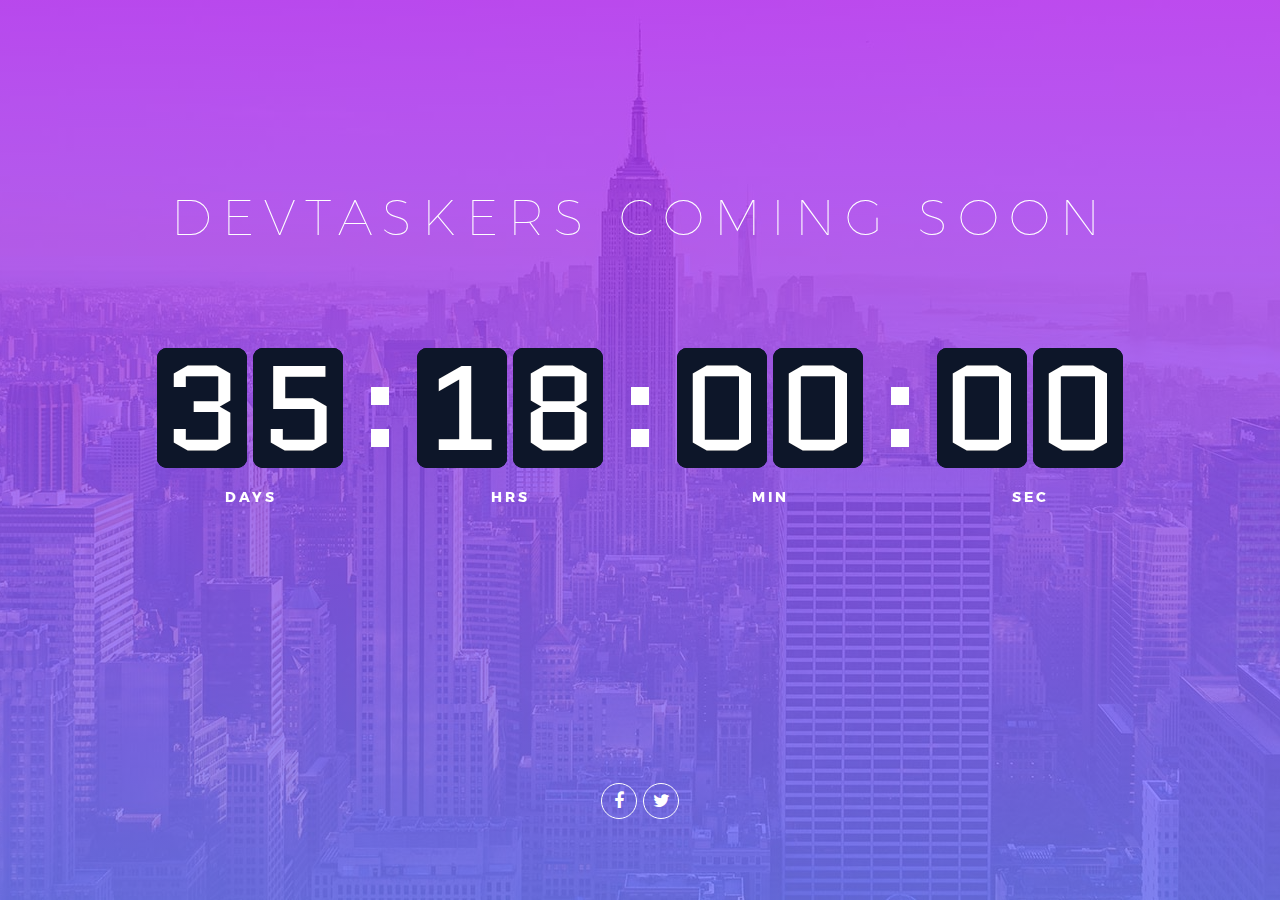
==== commit c520328a: "soon" ====
--- a/index.html
+++ b/index.html
@@ -1,685 +1,102 @@
 <!DOCTYPE html>
 <html lang="en">
 <head>
-	<meta charset="utf-8">
-    <meta name="viewport" content="width=device-width, initial-scale=1, shrink-to-fit=no">
-    <meta name="description" content="Start your development with Creative Studio landing page.">
-    <meta name="author" content="Devcrud">
-    <title>Creative Studio | Free Bootstrap 4.3.x template</title>
+	<title>Coming Soon 15</title>
+	<meta charset="UTF-8">
+	<meta name="viewport" content="width=device-width, initial-scale=1">
+<!--===============================================================================================-->	
+	<link rel="icon" type="image/png" href="images/icons/favicon.ico"/>
+<!--===============================================================================================-->
+	<link rel="stylesheet" type="text/css" href="vendor/bootstrap/css/bootstrap.min.css">
+<!--===============================================================================================-->
+	<link rel="stylesheet" type="text/css" href="fonts/font-awesome-4.7.0/css/font-awesome.min.css">
+<!--===============================================================================================-->
+	<link rel="stylesheet" type="text/css" href="vendor/animate/animate.css">
+<!--===============================================================================================-->
+	<link rel="stylesheet" type="text/css" href="vendor/select2/select2.min.css">
+<!--===============================================================================================-->
+	<link rel="stylesheet" type="text/css" href="vendor/countdowntime/flipclock.css">
+<!--===============================================================================================-->
+	<link rel="stylesheet" type="text/css" href="css/util.css">
+	<link rel="stylesheet" type="text/css" href="css/main.css">
+<!--===============================================================================================-->
+</head>
+<body>
+	
+	
+	<div class="bg-img1 size1 overlay1 p-b-35 p-l-15 p-r-15" style="background-image: url('images/bg01.jpg');">
+		<div class="flex-col-c p-t-160 p-b-215 respon1">
+			<div class="wrappic1">
+				<a href="#">
+					<h3 class="l1-txt1 txt-center p-t-30 p-b-100">
+						Devtaskers Coming Soon
+					</h3>
+				</a>
+			</div>
 
-    <!-- font icons -->
-    <link rel="stylesheet" href="assets/vendors/themify-icons/css/themify-icons.css">
+			
 
-    <!-- Bootstrap + Creative Studio main styles -->
-	<link rel="stylesheet" href="assets/css/creative-studio.css">
+			<div class="cd100"></div>
 
-</head>
-<body data-spy="scroll" data-target=".navbar" data-offset="40" id="home">
-    
-    <!-- Page Navigation -->
-    <nav class="navbar custom-navbar navbar-expand-lg navbar-dark" data-spy="affix" data-offset-top="20">
-        <div class="container">
-            <a class="navbar-brand" href="#">
-                <img src="assets/imgs/logo.png" alt="Download free bootstrap 4 landing page, free boootstrap 4 templates, Download free bootstrap 4.1 landing page, free boootstrap 4.1.1 templates, Creative studio Landing page">
-            </a>
-            <button class="navbar-toggler" type="button" data-toggle="collapse" data-target="#navbarSupportedContent" aria-controls="navbarSupportedContent" aria-expanded="false" aria-label="Toggle navigation">
-                <span></span>
-            </button>
+		</div>
 
-            <div class="collapse navbar-collapse" id="navbarSupportedContent">
-                <ul class="navbar-nav ml-auto">
-                    <li class="nav-item">
-                        <a class="nav-link" href="#home">Home</a>
-                    </li>
-                    <li class="nav-item">
-                        <a class="nav-link" href="#about">About</a>
-                    </li>
-                    <li class="nav-item">
-                        <a class="nav-link" href="#service">Service</a>
-                    </li>
-                    <li class="nav-item">
-                        <a class="nav-link" href="#portfolio">Portfolio</a>
-                    </li>
-                    <li class="nav-item">
-                        <a class="nav-link" href="#team">Team</a>
-                    </li>
-                    <li class="nav-item">
-                        <a class="nav-link" href="#testimonial">Testimonial</a>
-                    </li>
-                    <li class="nav-item">
-                        <a class="nav-link" href="#blog">Blog</a>
-                    </li>
-                    <li class="nav-item">
-                        <a class="nav-link" href="#contact">Contact</a>
-                    </li>
-                    <li class="nav-item">
-                        <a class="nav-link btn btn-primary btn-sm ml-lg-3" href="components.html">Components</a>
-                    </li>
-                </ul>
-            </div>
-        </div>
-    </nav>
-    <!-- End Of Page Navigation -->
+		<!--  -->
+		<div class="flex-w flex-c-m p-b-35">
+			<a href="https://www.facebook.com/devtaskers/" class="size3 flex-c-m how-social trans-04 m-r-3 m-l-3 m-b-5">
+				<i class="fa fa-facebook"></i>
+			</a>
 
-    <!-- Page Header -->
-    <header class="header">
-        <div class="overlay">
-            <h6 class="subtitle">Small Team With Big Ideas</h6>
-            <h1 class="title">Creative Studio</h1>
-            <div class="buttons text-center">
-                <a href="#service" class="btn btn-primary rounded w-lg btn-lg my-1">Our Service</a>
-                <a href="#contact" class="btn btn-outline-light rounded w-lg btn-lg my-1">Contact Us</a>
-            </div>              
-        </div>      
-    </header>
-    <!-- End Of Page Header -->
+			<a href="https://www.twitter.com/devtaskers/" class="size3 flex-c-m how-social trans-04 m-r-3 m-l-3 m-b-5">
+				<i class="fa fa-twitter"></i>
+			</a>
 
-    <!-- Box -->
-    <div class="box text-center">
-        <div class="box-item">
-            <i class="ti-vector"></i>
-            <h6 class="box-title">UX/UI Design</h6>
-            <p>Lorem ipsum dolor sit amet, consectetur adipisicing elit. Omnis excepturi, repellat esse laborum explicabo quia.</p>
-        </div>
-        <div class="box-item">
-            <i class="ti-filter"></i>
-            <h6 class="box-title">Web Development</h6>
-            <p>Lorem ipsum dolor sit amet, consectetur adipisicing elit. Omnis excepturi, repellat esse laborum explicabo quia.</p>
-        </div>
-        <div class="box-item">
-            <i class="ti-mobile"></i>
-            <h6 class="box-title">App Design</h6>
-            <p>Lorem ipsum dolor sit amet, consectetur adipisicing elit. Omnis excepturi, repellat esse laborum explicabo quia.</p>
-        </div>
-    </div>
-    <!-- End of Box -->
+			
+		</div>
+	</div>
 
-    <!-- About Section -->
-    <section id="about">
-        <div class="container">
-            <div class="row align-items-center">
-                <div class="col-md-5 col-lg-4">
-                    <img src="assets/imgs/about.jpg" alt="Download free bootstrap 4 landing page, free boootstrap 4 templates, Download free bootstrap 4.1 landing page, free boootstrap 4.1.1 templates, Creative studio Landing page" class="w-100 img-thumbnail mb-3">
-                </div>
-                <div class="col-md-7 col-lg-8">
-                    <h6 class="section-subtitle mb-0">We Create</h6>
-                    <h6 class="section-title mb-3">Awesome Work</h6>
-                    <p>Lorem ipsum dolor sit amet, consectetur adipisicing elit. Sapiente cupiditate quas, amet harum perferendis minus, cum dolorum obcaecati iste aspernatur voluptatum aut.</p>
-                    <p>Cum laudantium unde nemo doloribus eligendi quodarum ea vitae dicta. Accusantium vero, ea? Alias, atque libero. Id, ut harum. </p>
-                    <p>consectetur adipisicing elit. Omnis quidem, quos iure a dolorum illum culpa quia nemo soluta, ratione harum beatae minus doloribus consectetur! Similique tempora sunt doloribus molestias.</p>
-                </div>
-            </div>
-        </div>
-    </section>
-    <!-- End of About Section -->
 
-    <!-- About Section with bg -->
-    <section class="has-bg-img py-md">
-        <div class="container text-center">
-            <h6 class="section-subtitle">We See</h6>
-            <h6 class="section-title mb-6">What Other Don't See.</h6>
-            <div class="widget mb-4">
-                <div class="widget-item">
-                    <i class="ti-notepad"></i>
-                    <h4>Planning</h4>
-                </div>
-                <div class="widget-item">
-                    <i class="ti-layout"></i>
-                    <h4>Mockup</h4>
-                </div>
-                <div class="widget-item">
-                    <i class="ti-filter"></i>
-                    <h4>Develope</h4>
-                </div>
-                <div class="widget-item">
-                    <i class="ti-thumb-up"></i>
-                    <h4>Provide</h4>
-                </div>
-            </div>
-        </div>
-    </section>
-    <!-- End Of About Sectoin -->
 
-    <!-- Service Section -->
-    <section id="service">
-        <div class="container">
-            <h6 class="section-subtitle text-center">Makes Happen</h6>
-            <h5 class="section-title text-center mb-6">Our Service</h5> 
-            <div class="row">
-                <div class="col-sm-4 col-md-3">
-                    <div class="card mb-4">
-                        <div class="card-body">
-                            <h2 class="mb-4"><i class="ti-filter text-primary"></i></h2>
-                            <h6 class="card-title">corporis assumenda</h6>
-                            <p>Lorem ipsum dolor sit amet, consectetur adipisicing elit. Debitis amet saepe et!</p>
-                        </div>
-                    </div>
-                </div>
-                <div class="col-sm-4 col-md-3">
-                    <div class="card mb-4">
-                        <div class="card-body">
-                            <h2 class="mb-4"><i class="ti-paint-roller text-primary"></i></h2>
-                            <h6 class="card-title">Debitis amet</h6>
-                            <p>Lorem ipsum dolor sit amet, consectetur adipisicing elit. Debitis amet saepe et!</p>
-                        </div>
-                    </div>
-                </div>
-                <div class="col-sm-4 col-md-3">
-                    <div class="card mb-4">
-                        <div class="card-body">
-                            <h2 class="mb-4"><i class="ti-ruler-pencil text-primary"></i></h2>
-                            <h6 class="card-title">Libero temporibus</h6>
-                            <p>Lorem ipsum dolor sit amet, consectetur adipisicing elit. Debitis amet saepe et!</p>
-                        </div>
-                    </div>
-                </div>
-                <div class="col-sm-4 col-md-3">
-                    <div class="card mb-4">
-                        <div class="card-body">
-                            <h2 class="mb-4"><i class="ti-layers text-primary"></i></h2>
-                            <h6 class="card-title">Perspiciatis explicabo</h6>
-                            <p>Lorem ipsum dolor sit amet, consectetur adipisicing elit. Debitis amet saepe et!</p>
-                        </div>
-                    </div>
-                </div>
-                <div class="col-sm-4 col-md-3">
-                    <div class="card mb-4">
-                        <div class="card-body">
-                            <h2 class="mb-4"><i class="ti-bolt text-primary"></i></h2>
-                            <h6 class="card-title">Poluptatum</h6>
-                            <p>Lorem ipsum dolor sit amet, consectetur adipisicing elit. Debitis amet saepe et!</p>
-                        </div>
-                    </div>
-                </div>
-                <div class="col-sm-4 col-md-3">
-                    <div class="card mb-4">
-                        <div class="card-body">
-                            <h2 class="mb-4"><i class="ti-palette text-primary"></i></h2>
-                            <h6 class="card-title">Nihil dicta</h6>
-                            <p>Lorem ipsum dolor sit amet, consectetur adipisicing elit. Debitis amet saepe et!</p>
-                        </div>
-                    </div>
-                </div>
-                <div class="col-sm-4 col-md-3">
-                    <div class="card mb-4">
-                        <div class="card-body">
-                            <h2 class="mb-4"><i class="ti-stats-up text-primary"></i></h2>
-                            <h6 class="card-title">Repellendus maxime</h6>
-                            <p>Lorem ipsum dolor sit amet, consectetur adipisicing elit. Debitis amet saepe et!</p>
-                        </div>
-                    </div>
-                </div>
-                <div class="col-sm-4 col-md-3">
-                    <div class="card mb-4">
-                        <div class="card-body">
-                            <h2 class="mb-4"><i class="ti-location-arrow text-primary"></i></h2>
-                            <h6 class="card-title">Sint vitae</h6>
-                            <p>Lorem ipsum dolor sit amet, consectetur adipisicing elit. Debitis amet saepe et!</p>
-                        </div>
-                    </div>
-                </div>
+	
 
-            </div>  
-        </div>
-    </section>
-    <!-- End of Service Section -->
+<!--===============================================================================================-->	
+	<script src="vendor/jquery/jquery-3.2.1.min.js"></script>
+<!--===============================================================================================-->
+	<script src="vendor/bootstrap/js/popper.js"></script>
+	<script src="vendor/bootstrap/js/bootstrap.min.js"></script>
+<!--===============================================================================================-->
+	<script src="vendor/select2/select2.min.js"></script>
+<!--===============================================================================================-->
+	<script src="vendor/countdowntime/flipclock.min.js"></script>
+	<script src="vendor/countdowntime/moment.min.js"></script>
+	<script src="vendor/countdowntime/moment-timezone.min.js"></script>
+	<script src="vendor/countdowntime/moment-timezone-with-data.min.js"></script>
+	<script src="vendor/countdowntime/countdowntime.js"></script>
+	<script>
+		$('.cd100').countdown100({
+			/*Set Endtime here*/
+			/*Endtime must be > current time*/
+			endtimeYear: 0,
+			endtimeMonth: 0,
+			endtimeDate: 35,
+			endtimeHours: 18,
+			endtimeMinutes: 0,
+			endtimeSeconds: 0,
+			timeZone: "" 
+			// ex:  timeZone: "America/New_York"
+			//go to " http://momentjs.com/timezone/ " to get timezone
+		});
 
-    <!-- Portfolio section -->
-    <section id="portfolio">
-        <div class="container text-center">
-            <h6 class="section-subtitle">Our Awesome Works</h6>
-            <h6 class="section-title mb-5">Our Portfolio</h6>
-            <div class="row">
-                <div class="col-sm-4">
-                    <div class="img-wrapper">
-                        <img src="assets/imgs/folio-1.jpg" alt="Download free bootstrap 4 landing page, free boootstrap 4 templates, Download free bootstrap 4.1 landing page, free boootstrap 4.1.1 templates, Creative studio Landing page">
-                        <div class="overlay">
-                            <div class="overlay-infos">
-                                <h5>Project Title</h5>
-                                <a href="javascript:void(0)"><i class="ti-zoom-in"></i></a>
-                                <a href="javascript:void(0)"><i class="ti-link"></i></a>
-                            </div>  
-                        </div>
-                    </div>
-                    <div class="img-wrapper">
-                        <img src="assets/imgs/folio-2.jpg" alt="Download free bootstrap 4 landing page, free boootstrap 4 templates, Download free bootstrap 4.1 landing page, free boootstrap 4.1.1 templates, Creative studio Landing page">
-                        <div class="overlay">
-                            <div class="overlay-infos">
-                                <h5>Project Title</h5>
-                                <a href="javascript:void(0)"><i class="ti-zoom-in"></i></a>
-                                <a href="javascript:void(0)"><i class="ti-link"></i></a>
-                            </div>                              
-                        </div>
-                    </div>                  
-                </div>
-                <div class="col-sm-4">
-                    <div class="img-wrapper">
-                        <img src="assets/imgs/folio-3.jpg" alt="Download free bootstrap 4 landing page, free boootstrap 4 templates, Download free bootstrap 4.1 landing page, free boootstrap 4.1.1 templates, Creative studio Landing page">
-                        <div class="overlay">
-                            <div class="overlay-infos">
-                                <h5>Project Title</h5>
-                                <a href="javascript:void(0)"><i class="ti-zoom-in"></i></a>
-                                <a href="javascript:void(0)"><i class="ti-link"></i></a>
-                            </div>  
-                        </div>
-                    </div>
-                    <div class="img-wrapper">
-                        <img src="assets/imgs/folio-4.jpg" alt="Download free bootstrap 4 landing page, free boootstrap 4 templates, Download free bootstrap 4.1 landing page, free boootstrap 4.1.1 templates, Creative studio Landing page">
-                        <div class="overlay">
-                            <div class="overlay-infos">
-                                <h5>Project Title</h5>
-                                <a href="javascript:void(0)"><i class="ti-zoom-in"></i></a>
-                                <a href="javascript:void(0)"><i class="ti-link"></i></a>
-                            </div>                              
-                        </div>
-                    </div>                  
-                </div>
-                <div class="col-sm-4">
-                    <div class="img-wrapper">
-                        <img src="assets/imgs/folio-5.jpg" alt="Download free bootstrap 4 landing page, free boootstrap 4 templates, Download free bootstrap 4.1 landing page, free boootstrap 4.1.1 templates, Creative studio Landing page">
-                        <div class="overlay">
-                            <div class="overlay-infos">
-                                <h5>Project Title</h5>
-                                <a href="javascript:void(0)"><i class="ti-zoom-in"></i></a>
-                                <a href="javascript:void(0)"><i class="ti-link"></i></a>
-                            </div>  
-                        </div>
-                    </div>
-                    <div class="img-wrapper">
-                        <img src="assets/imgs/folio-6.jpg" alt="Download free bootstrap 4 landing page, free boootstrap 4 templates, Download free bootstrap 4.1 landing page, free boootstrap 4.1.1 templates, Creative studio Landing page">
-                        <div class="overlay">
-                            <div class="overlay-infos">
-                                <h5>Project Title</h5>
-                                <a href="javascript:void(0)"><i class="ti-zoom-in"></i></a>
-                                <a href="javascript:void(0)"><i class="ti-link"></i></a>
-                            </div>                              
-                        </div>
-                    </div>                  
-                </div>
-            </div>
-        </div>
-    </section>
-    <!-- End of portfolio section -->
-
-    <!-- Team Section -->
-    <section id="team">
-        <div class="container">
-            <h6 class="section-subtitle text-center">Meet With</h6>
-            <h6 class="section-title mb-5 text-center">Our Angels</h6>
-            <div class="row">
-                <div class="col-sm-6 col-md-4">
-                    <div class="card text-center mb-4">
-                        <img class="card-img-top inset" src="assets/imgs/avatar.jpg">
-                        <div class="card-body">
-                            <h6 class="small text-primary font-weight-bold">FOUNDER</h6>
-                            <h5 class="card-title">Matthew Davis</h5>
-                            <p>Lorem ipsum dolor sit amet, consectetur adipisicing elit. Magni quos esse tenetur illo qui, nostrum.</p>
-                            <div class="socials">
-                                <a href="javascript:void(0)"><i class="ti-facebook"></i> </a>
-                                <a href="javascript:void(0)"><i class="ti-github"></i></a>
-                                <a href="javascript:void(0)"><i class="ti-dropbox"></i></a>
-                                <a href="javascript:void(0)"><i class="ti-twitter"></i></a>
-                            </div>
-                        </div>
-                    </div>
-                </div>
-                <div class="col-sm-6 col-md-4">
-                    <div class="card text-center mb-4">
-                        <img class="card-img-top inset" src="assets/imgs/avatar-1.jpg">
-                        <div class="card-body">
-                            <h6 class="small text-primary font-weight-bold">CEO</h6>
-                            <h5 class="card-title">Barbara Ross</h5>
-                            <p>Lorem ipsum dolor sit amet, consectetur adipisicing elit. Magni quos esse tenetur illo qui, nostrum.</p>
-                            <div class="socials">
-                                <a href="javascript:void(0)"><i class="ti-facebook"></i> </a>
-                                <a href="javascript:void(0)"><i class="ti-github"></i></a>
-                                <a href="javascript:void(0)"><i class="ti-dropbox"></i></a>
-                                <a href="javascript:void(0)"><i class="ti-twitter"></i></a>
-                            </div>
-                        </div>
-                    </div>
-                </div>
-                <div class="col-sm-6 col-md-4">
-                    <div class="card text-center mb-4">
-                        <img class="card-img-top inset" src="assets/imgs/avatar-2.jpg">
-                        <div class="card-body">
-                            <h6 class="small text-primary font-weight-bold">Designer</h6>
-                            <h5 class="card-title">Karen Perry</h5>
-                            <p>Lorem ipsum dolor sit amet, consectetur adipisicing elit. Magni quos esse tenetur illo qui, nostrum.</p>
-                            <div class="socials">
-                                <a href="javascript:void(0)"><i class="ti-facebook"></i> </a>
-                                <a href="javascript:void(0)"><i class="ti-github"></i></a>
-                                <a href="javascript:void(0)"><i class="ti-dropbox"></i></a>
-                                <a href="javascript:void(0)"><i class="ti-twitter"></i></a>
-                            </div>
-                        </div>
-                    </div>
-                </div>
-                <div class="col-sm-6 col-md-4">
-                    <div class="card text-center mb-4">
-                        <img class="card-img-top inset" src="assets/imgs/avatar-3.jpg">
-                        <div class="card-body">
-                            <h6 class="small text-primary font-weight-bold">App Designer</h6>
-                            <h5 class="card-title">Ashley Diaz</h5>
-                            <p>Lorem ipsum dolor sit amet, consectetur adipisicing elit. Magni quos esse tenetur illo qui, nostrum.</p>
-                            <div class="socials">
-                                <a href="javascript:void(0)"><i class="ti-facebook"></i> </a>
-                                <a href="javascript:void(0)"><i class="ti-github"></i></a>
-                                <a href="javascript:void(0)"><i class="ti-dropbox"></i></a>
-                                <a href="javascript:void(0)"><i class="ti-twitter"></i></a>
-                            </div>
-                        </div>
-                    </div>
-                </div>
-                <div class="col-sm-6 col-md-4">
-                    <div class="card text-center mb-4">
-                        <img class="card-img-top inset" src="assets/imgs/avatar-4.jpg">
-                        <div class="card-body">
-                            <h6 class="small text-primary font-weight-bold">Developer</h6>
-                            <h5 class="card-title">Edward Harris</h5>
-                            <p>Lorem ipsum dolor sit amet, consectetur adipisicing elit. Magni quos esse tenetur illo qui, nostrum.</p>
-                            <div class="socials">
-                                <a href="javascript:void(0)"><i class="ti-facebook"></i> </a>
-                                <a href="javascript:void(0)"><i class="ti-github"></i></a>
-                                <a href="javascript:void(0)"><i class="ti-dropbox"></i></a>
-                                <a href="javascript:void(0)"><i class="ti-twitter"></i></a>
-                            </div>
-                        </div>
-                    </div>
-                </div>
-                <div class="col-sm-6 col-md-4">
-                    <div class="card text-center mb-4">
-                        <img class="card-img-top inset" src="assets/imgs/avatar-5.jpg">
-                        <div class="card-body">
-                            <h6 class="small text-primary font-weight-bold">photographer</h6>
-                            <h5 class="card-title">Brian Scott</h5>
-                            <p>Lorem ipsum dolor sit amet, consectetur adipisicing elit. Magni quos esse tenetur illo qui, nostrum.</p>
-                            <div class="socials">
-                                <a href="javascript:void(0)"><i class="ti-facebook"></i> </a>
-                                <a href="javascript:void(0)"><i class="ti-github"></i></a>
-                                <a href="javascript:void(0)"><i class="ti-dropbox"></i></a>
-                                <a href="javascript:void(0)"><i class="ti-twitter"></i></a>
-                            </div>
-                        </div>
-                    </div>
-                </div>
-
-            </div>
-        </div>
-    </section>
-    <!-- End of Team Sectoin -->
-
-    <!-- Fatcs Section -->
-    <section class="has-bg-img bg-img-2">
-        <div class="container text-center">
-            <h6 class="section-subtitle">We Are Awesome</h6>
-            <h6 class="section-title mb-6">Some Fun Fucts</h6>
-                <div class="widget-2">
-                    <div class="widget-item">
-                        <i class="ti-cup"></i>
-                        <h6 class="title">100+</h6>
-                        <div class="subtitle">Awards Won</div>
-                    </div>
-                    <div class="widget-item">
-                        <i class="ti-face-smile"></i>
-                        <h6 class="title">100+</h6>
-                        <div class="subtitle">Happy Clients</div>
-                    </div>
-                    <div class="widget-item">
-                        <i class="ti-blackboard"></i>
-                        <h6 class="title">845+</h6>
-                        <div class="subtitle">Project Completed</div>
-                    </div>
-                    <div class="widget-item">
-                        <i class="ti-comments-smiley"></i>
-                        <h6 class="title">15K+</h6>
-                        <div class="subtitle">Comments</div>
-                    </div>
-                </div>
-        </div>
-    </section>
-
-    <!-- Testimonial Section -->
-    <section id="testimonial">
-        <div class="container">
-            <h6 class="section-subtitle text-center">Testimonial</h6>
-            <h6 class="section-title text-center mb-6">What Our Clients Says</h6>
-            <div class="row">
-                <div class="col-md-6">
-                    <div class="testimonial-wrapper">
-                        <div class="img-holder">
-                            <img src="assets/imgs/avatar-5.jpg" alt="Download free bootstrap 4 landing page, free boootstrap 4 templates, Download free bootstrap 4.1 landing page, free boootstrap 4.1.1 templates, Creative studio Landing page">                     
-                        </div>
-                        <div class="body">
-                            <p class="subtitle">Lorem ipsum dolor sit amet, consectetur adipisicing elit. Eaque doloribus autem aperiam earum nostrum omnis blanditiis corporis perspiciatis adipisci nihil.</p>
-                            <h6 class="title">Richard Reb</h6>
-                        </div>
-                    </div>
-                </div>
-                <div class="col-md-6">
-                    <div class="testimonial-wrapper">
-                        <div class="img-holder">
-                            <img src="assets/imgs/avatar-6.jpg" alt="Download free bootstrap 4 landing page, free boootstrap 4 templates, Download free bootstrap 4.1 landing page, free boootstrap 4.1.1 templates, Creative studio Landing page">                     
-                        </div>
-                        <div class="body">
-                            <p class="subtitle">Lorem ipsum dolor sit amet, consectetur adipisicing elit. Eaque doloribus autem aperiam earum nostrum omnis blanditiis corporis perspiciatis adipisci nihil.</p>
-                            <h6 class="title">John Doe</h6>
-                        </div>
-                    </div>
-                </div>
-            </div>
-        </div>
-    </section>
-    <!-- End of Testimonial Section -->
-
-    <!-- Video Section -->
-    <section class="has-bg-img py-lg">
-        <div class="container text-center">
-
-            <!-- Button trigger modal -->
-            <button type="button" class="btn btn-outline-primary play-control" data-toggle="modal" data-target="#exampleModalCenter">
-              <i class="ti-control-play" ></i>
-            </button>
-            <h6 class="section-title mt-4">See Our Intro Video</h6>
-
-        </div>
-    </section>
-    <!-- End of Video Section -->
-
-    <!-- Modal -->
-    <div class="modal fade" id="exampleModalCenter" tabindex="-1" role="dialog" aria-labelledby="exampleModalCenterTitle" aria-hidden="true">
-        <div class="modal-dialog modal-lg modal-dialog-centered" role="document">
-            <div class="modal-content">
-                <iframe width="100%" height="475" src="https://www.youtube.com/embed/TP4THzsAa3M" frameborder="0" allowfullscreen></iframe>
-            </div>
-        </div>
-    </div>
-    <!-- end of modal -->
-
-    <!-- Blog Section -->
-    <section id="blog">
-        <div class="container">
-            <h6 class="section-subtitle text-center">News Feeds</h6>
-            <h6 class="section-title mb-6 text-center">Our Blog</h6>
-
-            <div class="row">
-                <div class="col-md-4">
-                    <div class="card blog-post my-4 my-sm-5 my-md-0">
-                        <img src="assets/imgs/blog-1.jpg" alt="Download free bootstrap 4 landing page, free boootstrap 4 templates, Download free bootstrap 4.1 landing page, free boootstrap 4.1.1 templates, Creative studio Landing page">
-                        <div class="card-body">
-                            <div class="details mb-3">
-                                <a href="javascript:void(0)"><i class="ti-comments"></i> 123</a>
-                                <a href="javascript:void(0)"><i class="ti-eye"></i> 123</a>
-                            </div>
-                            <h5 class="card-title">Possimus aliquam veniam</h5>
-                            <p>Lorem ipsum dolor sit amet, consectetur adipisicing elit. Repudiandae laudantium dolor nisi obcaecati, non laboriosam asperiores doloremque tempora repellendus iure!</p>
-                            <a href="javascript:void(0)" class="d-block mt-3">Read More...</a>
-                        </div>
-                    </div>
-                </div>
-                <div class="col-md-4">
-                    <div class="card blog-post my-4 my-sm-5 my-md-0">
-                        <img src="assets/imgs/blog-2.jpg" alt="Download free bootstrap 4 landing page, free boootstrap 4 templates, Download free bootstrap 4.1 landing page, free boootstrap 4.1.1 templates, Creative studio Landing page">
-                        <div class="card-body">
-                            <div class="details mb-3">
-                                <a href="javascript:void(0)"><i class="ti-comments"></i> 434</a>
-                                <a href="javascript:void(0)"><i class="ti-eye"></i> 987</a>
-                            </div>
-                            <h5 class="card-title">Repudiandae laudantium</h5>
-                            <p>Lorem ipsum dolor sit amet, consectetur adipisicing elit. Repudiandae laudantium dolor nisi obcaecati, non laboriosam asperiores doloremque tempora repellendus iure!</p>
-                            <a href="javascript:void(0)" class="d-block mt-3">Read More...</a>
-                        </div>
-                    </div>
-                </div>
-                <div class="col-md-4">
-                    <div class="card blog-post my-4 my-sm-5 my-md-0">
-                        <img src="assets/imgs/blog-3.jpg" alt="Download free bootstrap 4 landing page, free boootstrap 4 templates, Download free bootstrap 4.1 landing page, free boootstrap 4.1.1 templates, Creative studio Landing page">
-                        <div class="card-body">
-                            <div class="details mb-3">
-                                <a href="javascript:void(0)"><i class="ti-comments"></i> 164</a>
-                                <a href="javascript:void(0)"><i class="ti-eye"></i> 425</a>
-                            </div>
-                            <h5 class="card-title">Laboriosam asperiores</h5>
-                            <p>Lorem ipsum dolor sit amet, consectetur adipisicing elit. Repudiandae laudantium dolor nisi obcaecati, non laboriosam asperiores doloremque tempora repellendus iure!</p>
-                            <a href="javascript:void(0)" class="d-block mt-3">Read More...</a>
-                        </div>
-                    </div>
-                </div>
-            </div>
-        </div>
-    </section>
-    <!-- End of Blog Section -->
-
-    <!-- Contact Section -->
-    <section id="contact">
-        <div class="container">
-            <div class="contact-card">
-                <div class="infos">
-                    <h6 class="section-subtitle">Get Here</h6>
-                    <h6 class="section-title mb-4">Contact Us</h6>
-
-                    <div class="item">
-                        <i class="ti-location-pin"></i>
-                        <div class="">
-                            <h5>Location</h5>
-                            <p> 12345 Fake ST NoWhere AB Country</p>
-                        </div>                          
-                    </div>
-                    <div class="item">
-                        <i class="ti-mobile"></i>
-                        <div>
-                            <h5>Phone Number</h5>
-                            <p>(123) 456-7890</p>
-                        </div>                          
-                    </div>
-                    <div class="item">
-                        <i class="ti-email"></i>
-                        <div class="mb-0">
-                            <h5>Email Address</h5>
-                            <p>info@website.com</p>
-                        </div>
-                    </div>
-                    <div class="item">
-                        <i class="ti-world"></i>
-                        <div class="mb-0">
-                            <h5>example.com</h5>
-                            <p>info@example.com</p>
-                        </div>
-                    </div>
-                </div>
-                <div class="form">
-                    <h6 class="section-subtitle">Available 24/7</h6>
-                    <h6 class="section-title mb-4">Get In Touch</h6>
-                    <form>
-                        <div class="form-group">
-                            <input type="email" class="form-control form-control-lg" id="exampleInputEmail1" aria-describedby="emailHelp" placeholder="Enter email" required>
-                        </div>
-                        <div class="form-group">
-                            <input type="password" class="form-control form-control-lg" id="exampleInputPassword1" placeholder="Password" required>
-                        </div>
-                        <div class="form-group">
-                            <textarea name="contact-message" id="" cols="30" rows="7" class="form-control form-control-lg" placeholder="Message"></textarea>
-                        </div>
-                        <button type="submit" class="btn btn-primary btn-block btn-lg mt-3">Send Message</button>
-                    </form>
-                </div>
-            </div>
-        </div>
-    </section>
-    <!-- Contact Section -->
-
-    <section class="has-bg-img py-0">
-        <div class="container">
-            <div class="footer">
-                <div class="footer-lists">
-                    <ul class="list">
-                        <li class="list-head">
-                            <h6 class="font-weight-bold">ABOUT US</h6>
-                        </li>
-                        <li class="list-body">
-                            <a href="#" class="logo">
-                                <img src="assets/imgs/logo.png" alt="Download free bootstrap 4 landing page, free boootstrap 4 templates, Download free bootstrap 4.1 landing page, free boootstrap 4.1.1 templates, Creative studio Landing page">
-                                <h6>Creative Studio</h6>
-                            </a>
-                            <p>Lorem ipsum dolor sit amet, consectetur adipisicing elit. Beatae nobis fugit maxime deleniti minus optio accusamus, quam maiores explicabo sunt.</p> 
-                            <p class="mt-3">
-                                Copyright <script>document.write(new Date().getFullYear())</script> &copy; <a class="d-inline text-primary" href="http://www.devcrud.com">DevCRUD</a>
-                            </p>                   
-                        </li>
-                    </ul>
-                    <ul class="list">
-                        <li class="list-head">
-                            <h6 class="font-weight-bold">USEFUL LINKS</h6>
-                        </li>
-                        <li class="list-body">
-                            <div class="row">
-                                <div class="col">
-                                    <a href="#about">About</a>
-                                    <a href="#service">Service</a>
-                                    <a href="#portfolio">Portfolio</a>
-                                    <a href="#testmonail">Testimonial</a>
-                                </div>
-                                <div class="col">
-                                    <a href="#team">Team</a>
-                                    <a href="#blog">Blog</a>
-                                    <a href="#">Faq</a>
-                                    <a href="#">Privacy Policy</a>                  
-                                </div>
-                            </div>
-                        </li>
-                    </ul>
-                    <ul class="list">
-                        <li class="list-head">
-                            <h6 class="font-weight-bold">CONTACT INFO</h6>
-                        </li>
-                        <li class="list-body">
-                            <p>Contact us and we'll get back to you within 24 hours.</p>
-                            <p><i class="ti-location-pin"></i> 12345 Fake ST NoWhere AB Country</p>
-                            <p><i class="ti-email"></i>  info@website.com</p>
-                            <div class="social-links">
-                                <a href="javascript:void(0)" class="link"><i class="ti-facebook"></i></a>
-                                <a href="javascript:void(0)" class="link"><i class="ti-twitter-alt"></i></a>
-                                <a href="javascript:void(0)" class="link"><i class="ti-google"></i></a>
-                                <a href="javascript:void(0)" class="link"><i class="ti-pinterest-alt"></i></a>
-                                <a href="javascript:void(0)" class="link"><i class="ti-instagram"></i></a>
-                                <a href="javascript:void(0)" class="link"><i class="ti-rss"></i></a>
-                            </div>
-                        </li>
-                    </ul>
-                </div>
-            </div>    
-        </div>
-    </section>
-
-    <!-- core  -->
-    <script src="assets/vendors/jquery/jquery-3.4.1.js"></script>
-    <script src="assets/vendors/bootstrap/bootstrap.bundle.js"></script>
-
-    <!-- bootstrap affix -->
-    <script src="assets/vendors/bootstrap/bootstrap.affix.js"></script>
-
-    <!-- Creative Studio js -->
-    <script src="assets/js/creative-studio.js"></script>
+		
+	</script>
+<!--===============================================================================================-->
+	<script src="vendor/tilt/tilt.jquery.min.js"></script>
+	<script >
+		$('.js-tilt').tilt({
+			scale: 1.1
+		})
+	</script>
+<!--===============================================================================================-->
+	<script src="js/main.js"></script>
 
 </body>
-</html>
+</html>--- a/vendor/countdowntime/flipclock.css
+++ b/vendor/countdowntime/flipclock.css
@@ -0,0 +1,431 @@
+/* Get the bourbon mixin from http://bourbon.io */
+/* Reset */
+.flip-clock-wrapper * {
+    -webkit-box-sizing: border-box;
+    -moz-box-sizing: border-box;
+    -ms-box-sizing: border-box;
+    -o-box-sizing: border-box;
+    box-sizing: border-box;
+    -webkit-backface-visibility: hidden;
+    -moz-backface-visibility: hidden;
+    -ms-backface-visibility: hidden;
+    -o-backface-visibility: hidden;
+    backface-visibility: hidden;
+}
+
+.flip-clock-wrapper a {
+  cursor: pointer;
+  text-decoration: none;
+  color: #ccc; }
+
+.flip-clock-wrapper a:hover {
+  color: #fff; }
+
+.flip-clock-wrapper ul {
+  list-style: none; }
+
+.flip-clock-wrapper.clearfix:before,
+.flip-clock-wrapper.clearfix:after {
+  content: " ";
+  display: table; }
+
+.flip-clock-wrapper.clearfix:after {
+  clear: both; }
+
+.flip-clock-wrapper.clearfix {
+  *zoom: 1; }
+
+/* Main */
+.flip-clock-wrapper {
+  font: normal 11px "Helvetica Neue", Helvetica, sans-serif;
+  -webkit-user-select: none; }
+
+.flip-clock-meridium {
+  background: none !important;
+  box-shadow: 0 0 0 !important;
+  font-size: 36px !important; }
+
+.flip-clock-meridium a { color: #313333; }
+
+.flip-clock-wrapper {
+  text-align: center;
+  position: relative;
+  width: 100%;
+  margin: 1em;
+}
+
+.flip-clock-wrapper:before,
+.flip-clock-wrapper:after {
+    content: " "; /* 1 */
+    display: table; /* 2 */
+}
+.flip-clock-wrapper:after {
+    clear: both;
+}
+
+/* Skeleton */
+.flip-clock-wrapper ul {
+  position: relative;
+  float: left;
+  margin: 5px;
+  width: 60px;
+  height: 90px;
+  font-size: 80px;
+  font-weight: bold;
+  line-height: 87px;
+  border-radius: 6px;
+  background: #000;
+}
+
+.flip-clock-wrapper ul li {
+  z-index: 1;
+  position: absolute;
+  left: 0;
+  top: 0;
+  width: 100%;
+  height: 100%;
+  line-height: 87px;
+  text-decoration: none !important;
+}
+
+.flip-clock-wrapper ul li:first-child {
+  z-index: 2; }
+
+.flip-clock-wrapper ul li a {
+  display: block;
+  height: 100%;
+  -webkit-perspective: 200px;
+  -moz-perspective: 200px;
+  perspective: 200px;
+  margin: 0 !important;
+  overflow: visible !important;
+  cursor: default !important; }
+
+.flip-clock-wrapper ul li a div {
+  z-index: 1;
+  position: absolute;
+  left: 0;
+  width: 100%;
+  height: 50%;
+  font-size: 80px;
+  overflow: hidden; 
+  outline: 1px solid transparent; }
+
+.flip-clock-wrapper ul li a div .shadow {
+  position: absolute;
+  width: 100%;
+  height: 100%;
+  z-index: 2; }
+
+.flip-clock-wrapper ul li a div.up {
+  -webkit-transform-origin: 50% 100%;
+  -moz-transform-origin: 50% 100%;
+  -ms-transform-origin: 50% 100%;
+  -o-transform-origin: 50% 100%;
+  transform-origin: 50% 100%;
+  top: 0; }
+
+.flip-clock-wrapper ul li a div.up:after {
+  content: "";
+  position: absolute;
+  top: 44px;
+  left: 0;
+  z-index: 5;
+  width: 100%;
+  height: 3px;
+  background-color: #000;
+  background-color: rgba(0, 0, 0, 0.4); }
+
+.flip-clock-wrapper ul li a div.down {
+  -webkit-transform-origin: 50% 0;
+  -moz-transform-origin: 50% 0;
+  -ms-transform-origin: 50% 0;
+  -o-transform-origin: 50% 0;
+  transform-origin: 50% 0;
+  bottom: 0;
+  border-bottom-left-radius: 6px;
+  border-bottom-right-radius: 6px;
+}
+
+.flip-clock-wrapper ul li a div div.inn {
+  position: absolute;
+  left: 0;
+  z-index: 1;
+  width: 100%;
+  height: 200%;
+  color: #ccc;
+  text-shadow: 0 1px 2px #000;
+  text-align: center;
+  background-color: #333;
+  border-radius: 6px;
+  font-size: 70px; }
+
+.flip-clock-wrapper ul li a div.up div.inn {
+  top: 0; }
+
+.flip-clock-wrapper ul li a div.down div.inn {
+  bottom: 0; }
+
+/* PLAY */
+.flip-clock-wrapper ul.play li.flip-clock-before {
+  z-index: 3; }
+
+.flip-clock-wrapper .flip {   box-shadow: 0 2px 5px rgba(0, 0, 0, 0.7); }
+
+.flip-clock-wrapper ul.play li.flip-clock-active {
+  -webkit-animation: asd 0.5s 0.5s linear both;
+  -moz-animation: asd 0.5s 0.5s linear both;
+  animation: asd 0.5s 0.5s linear both;
+  z-index: 5; }
+
+.flip-clock-divider {
+  float: left;
+  display: inline-block;
+  position: relative;
+  width: 20px;
+  height: 100px; }
+
+.flip-clock-divider:first-child {
+  width: 0; }
+
+.flip-clock-dot {
+  display: block;
+  background: #323434;
+  width: 10px;
+  height: 10px;
+  position: absolute;
+  border-radius: 50%;
+  box-shadow: 0 0 5px rgba(0, 0, 0, 0.5);
+  left: 5px; }
+
+.flip-clock-divider .flip-clock-label {
+  position: absolute;
+  top: -1.5em;
+  right: -86px;
+  color: black;
+  text-shadow: none; }
+
+.flip-clock-divider.minutes .flip-clock-label {
+  right: -88px; }
+
+.flip-clock-divider.seconds .flip-clock-label {
+  right: -91px; }
+
+.flip-clock-dot.top {
+  top: 30px; }
+
+.flip-clock-dot.bottom {
+  bottom: 30px; }
+
+@-webkit-keyframes asd {
+  0% {
+    z-index: 2; }
+
+  20% {
+    z-index: 4; }
+
+  100% {
+    z-index: 4; } }
+
+@-moz-keyframes asd {
+  0% {
+    z-index: 2; }
+
+  20% {
+    z-index: 4; }
+
+  100% {
+    z-index: 4; } }
+
+@-o-keyframes asd {
+  0% {
+    z-index: 2; }
+
+  20% {
+    z-index: 4; }
+
+  100% {
+    z-index: 4; } }
+
+@keyframes asd {
+  0% {
+    z-index: 2; }
+
+  20% {
+    z-index: 4; }
+
+  100% {
+    z-index: 4; } }
+
+.flip-clock-wrapper ul.play li.flip-clock-active .down {
+  z-index: 2;
+  -webkit-animation: turn 0.5s 0.5s linear both;
+  -moz-animation: turn 0.5s 0.5s linear both;
+  animation: turn 0.5s 0.5s linear both; }
+
+@-webkit-keyframes turn {
+  0% {
+    -webkit-transform: rotateX(90deg); }
+
+  100% {
+    -webkit-transform: rotateX(0deg); } }
+
+@-moz-keyframes turn {
+  0% {
+    -moz-transform: rotateX(90deg); }
+
+  100% {
+    -moz-transform: rotateX(0deg); } }
+
+@-o-keyframes turn {
+  0% {
+    -o-transform: rotateX(90deg); }
+
+  100% {
+    -o-transform: rotateX(0deg); } }
+
+@keyframes turn {
+  0% {
+    transform: rotateX(90deg); }
+
+  100% {
+    transform: rotateX(0deg); } }
+
+.flip-clock-wrapper ul.play li.flip-clock-before .up {
+  z-index: 2;
+  -webkit-animation: turn2 0.5s linear both;
+  -moz-animation: turn2 0.5s linear both;
+  animation: turn2 0.5s linear both; }
+
+@-webkit-keyframes turn2 {
+  0% {
+    -webkit-transform: rotateX(0deg); }
+
+  100% {
+    -webkit-transform: rotateX(-90deg); } }
+
+@-moz-keyframes turn2 {
+  0% {
+    -moz-transform: rotateX(0deg); }
+
+  100% {
+    -moz-transform: rotateX(-90deg); } }
+
+@-o-keyframes turn2 {
+  0% {
+    -o-transform: rotateX(0deg); }
+
+  100% {
+    -o-transform: rotateX(-90deg); } }
+
+@keyframes turn2 {
+  0% {
+    transform: rotateX(0deg); }
+
+  100% {
+    transform: rotateX(-90deg); } }
+
+.flip-clock-wrapper ul li.flip-clock-active {
+  z-index: 3; }
+
+/* SHADOW */
+.flip-clock-wrapper ul.play li.flip-clock-before .up .shadow {
+  background: -moz-linear-gradient(top, rgba(0, 0, 0, 0.1) 0%, black 100%);
+  background: -webkit-gradient(linear, left top, left bottom, color-stop(0%, rgba(0, 0, 0, 0.1)), color-stop(100%, black));
+  background: linear, top, rgba(0, 0, 0, 0.1) 0%, black 100%;
+  background: -o-linear-gradient(top, rgba(0, 0, 0, 0.1) 0%, black 100%);
+  background: -ms-linear-gradient(top, rgba(0, 0, 0, 0.1) 0%, black 100%);
+  background: linear, to bottom, rgba(0, 0, 0, 0.1) 0%, black 100%;
+  -webkit-animation: show 0.5s linear both;
+  -moz-animation: show 0.5s linear both;
+  animation: show 0.5s linear both; }
+
+.flip-clock-wrapper ul.play li.flip-clock-active .up .shadow {
+  background: -moz-linear-gradient(top, rgba(0, 0, 0, 0.1) 0%, black 100%);
+  background: -webkit-gradient(linear, left top, left bottom, color-stop(0%, rgba(0, 0, 0, 0.1)), color-stop(100%, black));
+  background: linear, top, rgba(0, 0, 0, 0.1) 0%, black 100%;
+  background: -o-linear-gradient(top, rgba(0, 0, 0, 0.1) 0%, black 100%);
+  background: -ms-linear-gradient(top, rgba(0, 0, 0, 0.1) 0%, black 100%);
+  background: linear, to bottom, rgba(0, 0, 0, 0.1) 0%, black 100%;
+  -webkit-animation: hide 0.5s 0.3s linear both;
+  -moz-animation: hide 0.5s 0.3s linear both;
+  animation: hide 0.5s 0.3s linear both; }
+
+/*DOWN*/
+.flip-clock-wrapper ul.play li.flip-clock-before .down .shadow {
+  background: -moz-linear-gradient(top, black 0%, rgba(0, 0, 0, 0.1) 100%);
+  background: -webkit-gradient(linear, left top, left bottom, color-stop(0%, black), color-stop(100%, rgba(0, 0, 0, 0.1)));
+  background: linear, top, black 0%, rgba(0, 0, 0, 0.1) 100%;
+  background: -o-linear-gradient(top, black 0%, rgba(0, 0, 0, 0.1) 100%);
+  background: -ms-linear-gradient(top, black 0%, rgba(0, 0, 0, 0.1) 100%);
+  background: linear, to bottom, black 0%, rgba(0, 0, 0, 0.1) 100%;
+  -webkit-animation: show 0.5s linear both;
+  -moz-animation: show 0.5s linear both;
+  animation: show 0.5s linear both; }
+
+.flip-clock-wrapper ul.play li.flip-clock-active .down .shadow {
+  background: -moz-linear-gradient(top, black 0%, rgba(0, 0, 0, 0.1) 100%);
+  background: -webkit-gradient(linear, left top, left bottom, color-stop(0%, black), color-stop(100%, rgba(0, 0, 0, 0.1)));
+  background: linear, top, black 0%, rgba(0, 0, 0, 0.1) 100%;
+  background: -o-linear-gradient(top, black 0%, rgba(0, 0, 0, 0.1) 100%);
+  background: -ms-linear-gradient(top, black 0%, rgba(0, 0, 0, 0.1) 100%);
+  background: linear, to bottom, black 0%, rgba(0, 0, 0, 0.1) 100%;
+  -webkit-animation: hide 0.5s 0.3s linear both;
+  -moz-animation: hide 0.5s 0.3s linear both;
+  animation: hide 0.5s 0.2s linear both; }
+
+@-webkit-keyframes show {
+  0% {
+    opacity: 0; }
+
+  100% {
+    opacity: 1; } }
+
+@-moz-keyframes show {
+  0% {
+    opacity: 0; }
+
+  100% {
+    opacity: 1; } }
+
+@-o-keyframes show {
+  0% {
+    opacity: 0; }
+
+  100% {
+    opacity: 1; } }
+
+@keyframes show {
+  0% {
+    opacity: 0; }
+
+  100% {
+    opacity: 1; } }
+
+@-webkit-keyframes hide {
+  0% {
+    opacity: 1; }
+
+  100% {
+    opacity: 0; } }
+
+@-moz-keyframes hide {
+  0% {
+    opacity: 1; }
+
+  100% {
+    opacity: 0; } }
+
+@-o-keyframes hide {
+  0% {
+    opacity: 1; }
+
+  100% {
+    opacity: 0; } }
+
+@keyframes hide {
+  0% {
+    opacity: 1; }
+
+  100% {
+    opacity: 0; } }
--- a/css/util.css
+++ b/css/util.css
@@ -0,0 +1,2890 @@
+
+
+/*//////////////////////////////////////////////////////////////////
+[ REBOOT ]*/
+*, *:before, *:after {
+	margin: 0px; 
+	padding: 0px; 
+	-webkit-box-sizing: border-box;
+	-moz-box-sizing: border-box;
+	box-sizing: border-box;
+}
+
+body, html {
+	font-family: Arial, sans-serif;
+	font-size: 15px;
+	color: #666666;
+
+	height: 100%;
+	background-color: #fff;
+	-webkit-box-sizing: border-box;
+	-moz-box-sizing: border-box;
+	box-sizing: border-box;
+}
+
+/*---------------------------------------------*/
+a:focus {outline: none;}
+a:hover {text-decoration: none;}
+
+/* ------------------------------------ */
+h1,h2,h3,h4,h5,h6,p {margin: 0px;}
+
+ul, li {
+	margin: 0px;
+	list-style-type: none;
+}
+
+
+/* ------------------------------------ */
+input, textarea, label {
+	display: block;
+	outline: none;
+	border: none;
+}
+
+/* ------------------------------------ */
+button {
+	outline: none;
+	border: none;
+	background: transparent;
+	cursor: pointer;
+}
+button:focus {outline: none;}
+
+iframe {border: none;}
+
+
+/*//////////////////////////////////////////////////////////////////
+[ FONT SIZE ]*/
+.fs-1 {font-size: 1px;}
+.fs-2 {font-size: 2px;}
+.fs-3 {font-size: 3px;}
+.fs-4 {font-size: 4px;}
+.fs-5 {font-size: 5px;}
+.fs-6 {font-size: 6px;}
+.fs-7 {font-size: 7px;}
+.fs-8 {font-size: 8px;}
+.fs-9 {font-size: 9px;}
+.fs-10 {font-size: 10px;}
+.fs-11 {font-size: 11px;}
+.fs-12 {font-size: 12px;}
+.fs-13 {font-size: 13px;}
+.fs-14 {font-size: 14px;}
+.fs-15 {font-size: 15px;}
+.fs-16 {font-size: 16px;}
+.fs-17 {font-size: 17px;}
+.fs-18 {font-size: 18px;}
+.fs-19 {font-size: 19px;}
+.fs-20 {font-size: 20px;}
+.fs-21 {font-size: 21px;}
+.fs-22 {font-size: 22px;}
+.fs-23 {font-size: 23px;}
+.fs-24 {font-size: 24px;}
+.fs-25 {font-size: 25px;}
+.fs-26 {font-size: 26px;}
+.fs-27 {font-size: 27px;}
+.fs-28 {font-size: 28px;}
+.fs-29 {font-size: 29px;}
+.fs-30 {font-size: 30px;}
+.fs-31 {font-size: 31px;}
+.fs-32 {font-size: 32px;}
+.fs-33 {font-size: 33px;}
+.fs-34 {font-size: 34px;}
+.fs-35 {font-size: 35px;}
+.fs-36 {font-size: 36px;}
+.fs-37 {font-size: 37px;}
+.fs-38 {font-size: 38px;}
+.fs-39 {font-size: 39px;}
+.fs-40 {font-size: 40px;}
+.fs-41 {font-size: 41px;}
+.fs-42 {font-size: 42px;}
+.fs-43 {font-size: 43px;}
+.fs-44 {font-size: 44px;}
+.fs-45 {font-size: 45px;}
+.fs-46 {font-size: 46px;}
+.fs-47 {font-size: 47px;}
+.fs-48 {font-size: 48px;}
+.fs-49 {font-size: 49px;}
+.fs-50 {font-size: 50px;}
+.fs-51 {font-size: 51px;}
+.fs-52 {font-size: 52px;}
+.fs-53 {font-size: 53px;}
+.fs-54 {font-size: 54px;}
+.fs-55 {font-size: 55px;}
+.fs-56 {font-size: 56px;}
+.fs-57 {font-size: 57px;}
+.fs-58 {font-size: 58px;}
+.fs-59 {font-size: 59px;}
+.fs-60 {font-size: 60px;}
+.fs-61 {font-size: 61px;}
+.fs-62 {font-size: 62px;}
+.fs-63 {font-size: 63px;}
+.fs-64 {font-size: 64px;}
+.fs-65 {font-size: 65px;}
+.fs-66 {font-size: 66px;}
+.fs-67 {font-size: 67px;}
+.fs-68 {font-size: 68px;}
+.fs-69 {font-size: 69px;}
+.fs-70 {font-size: 70px;}
+.fs-71 {font-size: 71px;}
+.fs-72 {font-size: 72px;}
+.fs-73 {font-size: 73px;}
+.fs-74 {font-size: 74px;}
+.fs-75 {font-size: 75px;}
+.fs-76 {font-size: 76px;}
+.fs-77 {font-size: 77px;}
+.fs-78 {font-size: 78px;}
+.fs-79 {font-size: 79px;}
+.fs-80 {font-size: 80px;}
+.fs-81 {font-size: 81px;}
+.fs-82 {font-size: 82px;}
+.fs-83 {font-size: 83px;}
+.fs-84 {font-size: 84px;}
+.fs-85 {font-size: 85px;}
+.fs-86 {font-size: 86px;}
+.fs-87 {font-size: 87px;}
+.fs-88 {font-size: 88px;}
+.fs-89 {font-size: 89px;}
+.fs-90 {font-size: 90px;}
+.fs-91 {font-size: 91px;}
+.fs-92 {font-size: 92px;}
+.fs-93 {font-size: 93px;}
+.fs-94 {font-size: 94px;}
+.fs-95 {font-size: 95px;}
+.fs-96 {font-size: 96px;}
+.fs-97 {font-size: 97px;}
+.fs-98 {font-size: 98px;}
+.fs-99 {font-size: 99px;}
+.fs-100 {font-size: 100px;}
+.fs-101 {font-size: 101px;}
+.fs-102 {font-size: 102px;}
+.fs-103 {font-size: 103px;}
+.fs-104 {font-size: 104px;}
+.fs-105 {font-size: 105px;}
+.fs-106 {font-size: 106px;}
+.fs-107 {font-size: 107px;}
+.fs-108 {font-size: 108px;}
+.fs-109 {font-size: 109px;}
+.fs-110 {font-size: 110px;}
+.fs-111 {font-size: 111px;}
+.fs-112 {font-size: 112px;}
+.fs-113 {font-size: 113px;}
+.fs-114 {font-size: 114px;}
+.fs-115 {font-size: 115px;}
+.fs-116 {font-size: 116px;}
+.fs-117 {font-size: 117px;}
+.fs-118 {font-size: 118px;}
+.fs-119 {font-size: 119px;}
+.fs-120 {font-size: 120px;}
+.fs-121 {font-size: 121px;}
+.fs-122 {font-size: 122px;}
+.fs-123 {font-size: 123px;}
+.fs-124 {font-size: 124px;}
+.fs-125 {font-size: 125px;}
+.fs-126 {font-size: 126px;}
+.fs-127 {font-size: 127px;}
+.fs-128 {font-size: 128px;}
+.fs-129 {font-size: 129px;}
+.fs-130 {font-size: 130px;}
+.fs-131 {font-size: 131px;}
+.fs-132 {font-size: 132px;}
+.fs-133 {font-size: 133px;}
+.fs-134 {font-size: 134px;}
+.fs-135 {font-size: 135px;}
+.fs-136 {font-size: 136px;}
+.fs-137 {font-size: 137px;}
+.fs-138 {font-size: 138px;}
+.fs-139 {font-size: 139px;}
+.fs-140 {font-size: 140px;}
+.fs-141 {font-size: 141px;}
+.fs-142 {font-size: 142px;}
+.fs-143 {font-size: 143px;}
+.fs-144 {font-size: 144px;}
+.fs-145 {font-size: 145px;}
+.fs-146 {font-size: 146px;}
+.fs-147 {font-size: 147px;}
+.fs-148 {font-size: 148px;}
+.fs-149 {font-size: 149px;}
+.fs-150 {font-size: 150px;}
+.fs-151 {font-size: 151px;}
+.fs-152 {font-size: 152px;}
+.fs-153 {font-size: 153px;}
+.fs-154 {font-size: 154px;}
+.fs-155 {font-size: 155px;}
+.fs-156 {font-size: 156px;}
+.fs-157 {font-size: 157px;}
+.fs-158 {font-size: 158px;}
+.fs-159 {font-size: 159px;}
+.fs-160 {font-size: 160px;}
+.fs-161 {font-size: 161px;}
+.fs-162 {font-size: 162px;}
+.fs-163 {font-size: 163px;}
+.fs-164 {font-size: 164px;}
+.fs-165 {font-size: 165px;}
+.fs-166 {font-size: 166px;}
+.fs-167 {font-size: 167px;}
+.fs-168 {font-size: 168px;}
+.fs-169 {font-size: 169px;}
+.fs-170 {font-size: 170px;}
+.fs-171 {font-size: 171px;}
+.fs-172 {font-size: 172px;}
+.fs-173 {font-size: 173px;}
+.fs-174 {font-size: 174px;}
+.fs-175 {font-size: 175px;}
+.fs-176 {font-size: 176px;}
+.fs-177 {font-size: 177px;}
+.fs-178 {font-size: 178px;}
+.fs-179 {font-size: 179px;}
+.fs-180 {font-size: 180px;}
+.fs-181 {font-size: 181px;}
+.fs-182 {font-size: 182px;}
+.fs-183 {font-size: 183px;}
+.fs-184 {font-size: 184px;}
+.fs-185 {font-size: 185px;}
+.fs-186 {font-size: 186px;}
+.fs-187 {font-size: 187px;}
+.fs-188 {font-size: 188px;}
+.fs-189 {font-size: 189px;}
+.fs-190 {font-size: 190px;}
+.fs-191 {font-size: 191px;}
+.fs-192 {font-size: 192px;}
+.fs-193 {font-size: 193px;}
+.fs-194 {font-size: 194px;}
+.fs-195 {font-size: 195px;}
+.fs-196 {font-size: 196px;}
+.fs-197 {font-size: 197px;}
+.fs-198 {font-size: 198px;}
+.fs-199 {font-size: 199px;}
+.fs-200 {font-size: 200px;}
+
+/*//////////////////////////////////////////////////////////////////
+[ PADDING ]*/
+.p-t-0 {padding-top: 0px;}
+.p-t-1 {padding-top: 1px;}
+.p-t-2 {padding-top: 2px;}
+.p-t-3 {padding-top: 3px;}
+.p-t-4 {padding-top: 4px;}
+.p-t-5 {padding-top: 5px;}
+.p-t-6 {padding-top: 6px;}
+.p-t-7 {padding-top: 7px;}
+.p-t-8 {padding-top: 8px;}
+.p-t-9 {padding-top: 9px;}
+.p-t-10 {padding-top: 10px;}
+.p-t-11 {padding-top: 11px;}
+.p-t-12 {padding-top: 12px;}
+.p-t-13 {padding-top: 13px;}
+.p-t-14 {padding-top: 14px;}
+.p-t-15 {padding-top: 15px;}
+.p-t-16 {padding-top: 16px;}
+.p-t-17 {padding-top: 17px;}
+.p-t-18 {padding-top: 18px;}
+.p-t-19 {padding-top: 19px;}
+.p-t-20 {padding-top: 20px;}
+.p-t-21 {padding-top: 21px;}
+.p-t-22 {padding-top: 22px;}
+.p-t-23 {padding-top: 23px;}
+.p-t-24 {padding-top: 24px;}
+.p-t-25 {padding-top: 25px;}
+.p-t-26 {padding-top: 26px;}
+.p-t-27 {padding-top: 27px;}
+.p-t-28 {padding-top: 28px;}
+.p-t-29 {padding-top: 29px;}
+.p-t-30 {padding-top: 30px;}
+.p-t-31 {padding-top: 31px;}
+.p-t-32 {padding-top: 32px;}
+.p-t-33 {padding-top: 33px;}
+.p-t-34 {padding-top: 34px;}
+.p-t-35 {padding-top: 35px;}
+.p-t-36 {padding-top: 36px;}
+.p-t-37 {padding-top: 37px;}
+.p-t-38 {padding-top: 38px;}
+.p-t-39 {padding-top: 39px;}
+.p-t-40 {padding-top: 40px;}
+.p-t-41 {padding-top: 41px;}
+.p-t-42 {padding-top: 42px;}
+.p-t-43 {padding-top: 43px;}
+.p-t-44 {padding-top: 44px;}
+.p-t-45 {padding-top: 45px;}
+.p-t-46 {padding-top: 46px;}
+.p-t-47 {padding-top: 47px;}
+.p-t-48 {padding-top: 48px;}
+.p-t-49 {padding-top: 49px;}
+.p-t-50 {padding-top: 50px;}
+.p-t-51 {padding-top: 51px;}
+.p-t-52 {padding-top: 52px;}
+.p-t-53 {padding-top: 53px;}
+.p-t-54 {padding-top: 54px;}
+.p-t-55 {padding-top: 55px;}
+.p-t-56 {padding-top: 56px;}
+.p-t-57 {padding-top: 57px;}
+.p-t-58 {padding-top: 58px;}
+.p-t-59 {padding-top: 59px;}
+.p-t-60 {padding-top: 60px;}
+.p-t-61 {padding-top: 61px;}
+.p-t-62 {padding-top: 62px;}
+.p-t-63 {padding-top: 63px;}
+.p-t-64 {padding-top: 64px;}
+.p-t-65 {padding-top: 65px;}
+.p-t-66 {padding-top: 66px;}
+.p-t-67 {padding-top: 67px;}
+.p-t-68 {padding-top: 68px;}
+.p-t-69 {padding-top: 69px;}
+.p-t-70 {padding-top: 70px;}
+.p-t-71 {padding-top: 71px;}
+.p-t-72 {padding-top: 72px;}
+.p-t-73 {padding-top: 73px;}
+.p-t-74 {padding-top: 74px;}
+.p-t-75 {padding-top: 75px;}
+.p-t-76 {padding-top: 76px;}
+.p-t-77 {padding-top: 77px;}
+.p-t-78 {padding-top: 78px;}
+.p-t-79 {padding-top: 79px;}
+.p-t-80 {padding-top: 80px;}
+.p-t-81 {padding-top: 81px;}
+.p-t-82 {padding-top: 82px;}
+.p-t-83 {padding-top: 83px;}
+.p-t-84 {padding-top: 84px;}
+.p-t-85 {padding-top: 85px;}
+.p-t-86 {padding-top: 86px;}
+.p-t-87 {padding-top: 87px;}
+.p-t-88 {padding-top: 88px;}
+.p-t-89 {padding-top: 89px;}
+.p-t-90 {padding-top: 90px;}
+.p-t-91 {padding-top: 91px;}
+.p-t-92 {padding-top: 92px;}
+.p-t-93 {padding-top: 93px;}
+.p-t-94 {padding-top: 94px;}
+.p-t-95 {padding-top: 95px;}
+.p-t-96 {padding-top: 96px;}
+.p-t-97 {padding-top: 97px;}
+.p-t-98 {padding-top: 98px;}
+.p-t-99 {padding-top: 99px;}
+.p-t-100 {padding-top: 100px;}
+.p-t-101 {padding-top: 101px;}
+.p-t-102 {padding-top: 102px;}
+.p-t-103 {padding-top: 103px;}
+.p-t-104 {padding-top: 104px;}
+.p-t-105 {padding-top: 105px;}
+.p-t-106 {padding-top: 106px;}
+.p-t-107 {padding-top: 107px;}
+.p-t-108 {padding-top: 108px;}
+.p-t-109 {padding-top: 109px;}
+.p-t-110 {padding-top: 110px;}
+.p-t-111 {padding-top: 111px;}
+.p-t-112 {padding-top: 112px;}
+.p-t-113 {padding-top: 113px;}
+.p-t-114 {padding-top: 114px;}
+.p-t-115 {padding-top: 115px;}
+.p-t-116 {padding-top: 116px;}
+.p-t-117 {padding-top: 117px;}
+.p-t-118 {padding-top: 118px;}
+.p-t-119 {padding-top: 119px;}
+.p-t-120 {padding-top: 120px;}
+.p-t-121 {padding-top: 121px;}
+.p-t-122 {padding-top: 122px;}
+.p-t-123 {padding-top: 123px;}
+.p-t-124 {padding-top: 124px;}
+.p-t-125 {padding-top: 125px;}
+.p-t-126 {padding-top: 126px;}
+.p-t-127 {padding-top: 127px;}
+.p-t-128 {padding-top: 128px;}
+.p-t-129 {padding-top: 129px;}
+.p-t-130 {padding-top: 130px;}
+.p-t-131 {padding-top: 131px;}
+.p-t-132 {padding-top: 132px;}
+.p-t-133 {padding-top: 133px;}
+.p-t-134 {padding-top: 134px;}
+.p-t-135 {padding-top: 135px;}
+.p-t-136 {padding-top: 136px;}
+.p-t-137 {padding-top: 137px;}
+.p-t-138 {padding-top: 138px;}
+.p-t-139 {padding-top: 139px;}
+.p-t-140 {padding-top: 140px;}
+.p-t-141 {padding-top: 141px;}
+.p-t-142 {padding-top: 142px;}
+.p-t-143 {padding-top: 143px;}
+.p-t-144 {padding-top: 144px;}
+.p-t-145 {padding-top: 145px;}
+.p-t-146 {padding-top: 146px;}
+.p-t-147 {padding-top: 147px;}
+.p-t-148 {padding-top: 148px;}
+.p-t-149 {padding-top: 149px;}
+.p-t-150 {padding-top: 150px;}
+.p-t-151 {padding-top: 151px;}
+.p-t-152 {padding-top: 152px;}
+.p-t-153 {padding-top: 153px;}
+.p-t-154 {padding-top: 154px;}
+.p-t-155 {padding-top: 155px;}
+.p-t-156 {padding-top: 156px;}
+.p-t-157 {padding-top: 157px;}
+.p-t-158 {padding-top: 158px;}
+.p-t-159 {padding-top: 159px;}
+.p-t-160 {padding-top: 160px;}
+.p-t-161 {padding-top: 161px;}
+.p-t-162 {padding-top: 162px;}
+.p-t-163 {padding-top: 163px;}
+.p-t-164 {padding-top: 164px;}
+.p-t-165 {padding-top: 165px;}
+.p-t-166 {padding-top: 166px;}
+.p-t-167 {padding-top: 167px;}
+.p-t-168 {padding-top: 168px;}
+.p-t-169 {padding-top: 169px;}
+.p-t-170 {padding-top: 170px;}
+.p-t-171 {padding-top: 171px;}
+.p-t-172 {padding-top: 172px;}
+.p-t-173 {padding-top: 173px;}
+.p-t-174 {padding-top: 174px;}
+.p-t-175 {padding-top: 175px;}
+.p-t-176 {padding-top: 176px;}
+.p-t-177 {padding-top: 177px;}
+.p-t-178 {padding-top: 178px;}
+.p-t-179 {padding-top: 179px;}
+.p-t-180 {padding-top: 180px;}
+.p-t-181 {padding-top: 181px;}
+.p-t-182 {padding-top: 182px;}
+.p-t-183 {padding-top: 183px;}
+.p-t-184 {padding-top: 184px;}
+.p-t-185 {padding-top: 185px;}
+.p-t-186 {padding-top: 186px;}
+.p-t-187 {padding-top: 187px;}
+.p-t-188 {padding-top: 188px;}
+.p-t-189 {padding-top: 189px;}
+.p-t-190 {padding-top: 190px;}
+.p-t-191 {padding-top: 191px;}
+.p-t-192 {padding-top: 192px;}
+.p-t-193 {padding-top: 193px;}
+.p-t-194 {padding-top: 194px;}
+.p-t-195 {padding-top: 195px;}
+.p-t-196 {padding-top: 196px;}
+.p-t-197 {padding-top: 197px;}
+.p-t-198 {padding-top: 198px;}
+.p-t-199 {padding-top: 199px;}
+.p-t-200 {padding-top: 200px;}
+.p-t-201 {padding-top: 201px;}
+.p-t-202 {padding-top: 202px;}
+.p-t-203 {padding-top: 203px;}
+.p-t-204 {padding-top: 204px;}
+.p-t-205 {padding-top: 205px;}
+.p-t-206 {padding-top: 206px;}
+.p-t-207 {padding-top: 207px;}
+.p-t-208 {padding-top: 208px;}
+.p-t-209 {padding-top: 209px;}
+.p-t-210 {padding-top: 210px;}
+.p-t-211 {padding-top: 211px;}
+.p-t-212 {padding-top: 212px;}
+.p-t-213 {padding-top: 213px;}
+.p-t-214 {padding-top: 214px;}
+.p-t-215 {padding-top: 215px;}
+.p-t-216 {padding-top: 216px;}
+.p-t-217 {padding-top: 217px;}
+.p-t-218 {padding-top: 218px;}
+.p-t-219 {padding-top: 219px;}
+.p-t-220 {padding-top: 220px;}
+.p-t-221 {padding-top: 221px;}
+.p-t-222 {padding-top: 222px;}
+.p-t-223 {padding-top: 223px;}
+.p-t-224 {padding-top: 224px;}
+.p-t-225 {padding-top: 225px;}
+.p-t-226 {padding-top: 226px;}
+.p-t-227 {padding-top: 227px;}
+.p-t-228 {padding-top: 228px;}
+.p-t-229 {padding-top: 229px;}
+.p-t-230 {padding-top: 230px;}
+.p-t-231 {padding-top: 231px;}
+.p-t-232 {padding-top: 232px;}
+.p-t-233 {padding-top: 233px;}
+.p-t-234 {padding-top: 234px;}
+.p-t-235 {padding-top: 235px;}
+.p-t-236 {padding-top: 236px;}
+.p-t-237 {padding-top: 237px;}
+.p-t-238 {padding-top: 238px;}
+.p-t-239 {padding-top: 239px;}
+.p-t-240 {padding-top: 240px;}
+.p-t-241 {padding-top: 241px;}
+.p-t-242 {padding-top: 242px;}
+.p-t-243 {padding-top: 243px;}
+.p-t-244 {padding-top: 244px;}
+.p-t-245 {padding-top: 245px;}
+.p-t-246 {padding-top: 246px;}
+.p-t-247 {padding-top: 247px;}
+.p-t-248 {padding-top: 248px;}
+.p-t-249 {padding-top: 249px;}
+.p-t-250 {padding-top: 250px;}
+.p-b-0 {padding-bottom: 0px;}
+.p-b-1 {padding-bottom: 1px;}
+.p-b-2 {padding-bottom: 2px;}
+.p-b-3 {padding-bottom: 3px;}
+.p-b-4 {padding-bottom: 4px;}
+.p-b-5 {padding-bottom: 5px;}
+.p-b-6 {padding-bottom: 6px;}
+.p-b-7 {padding-bottom: 7px;}
+.p-b-8 {padding-bottom: 8px;}
+.p-b-9 {padding-bottom: 9px;}
+.p-b-10 {padding-bottom: 10px;}
+.p-b-11 {padding-bottom: 11px;}
+.p-b-12 {padding-bottom: 12px;}
+.p-b-13 {padding-bottom: 13px;}
+.p-b-14 {padding-bottom: 14px;}
+.p-b-15 {padding-bottom: 15px;}
+.p-b-16 {padding-bottom: 16px;}
+.p-b-17 {padding-bottom: 17px;}
+.p-b-18 {padding-bottom: 18px;}
+.p-b-19 {padding-bottom: 19px;}
+.p-b-20 {padding-bottom: 20px;}
+.p-b-21 {padding-bottom: 21px;}
+.p-b-22 {padding-bottom: 22px;}
+.p-b-23 {padding-bottom: 23px;}
+.p-b-24 {padding-bottom: 24px;}
+.p-b-25 {padding-bottom: 25px;}
+.p-b-26 {padding-bottom: 26px;}
+.p-b-27 {padding-bottom: 27px;}
+.p-b-28 {padding-bottom: 28px;}
+.p-b-29 {padding-bottom: 29px;}
+.p-b-30 {padding-bottom: 30px;}
+.p-b-31 {padding-bottom: 31px;}
+.p-b-32 {padding-bottom: 32px;}
+.p-b-33 {padding-bottom: 33px;}
+.p-b-34 {padding-bottom: 34px;}
+.p-b-35 {padding-bottom: 35px;}
+.p-b-36 {padding-bottom: 36px;}
+.p-b-37 {padding-bottom: 37px;}
+.p-b-38 {padding-bottom: 38px;}
+.p-b-39 {padding-bottom: 39px;}
+.p-b-40 {padding-bottom: 40px;}
+.p-b-41 {padding-bottom: 41px;}
+.p-b-42 {padding-bottom: 42px;}
+.p-b-43 {padding-bottom: 43px;}
+.p-b-44 {padding-bottom: 44px;}
+.p-b-45 {padding-bottom: 45px;}
+.p-b-46 {padding-bottom: 46px;}
+.p-b-47 {padding-bottom: 47px;}
+.p-b-48 {padding-bottom: 48px;}
+.p-b-49 {padding-bottom: 49px;}
+.p-b-50 {padding-bottom: 50px;}
+.p-b-51 {padding-bottom: 51px;}
+.p-b-52 {padding-bottom: 52px;}
+.p-b-53 {padding-bottom: 53px;}
+.p-b-54 {padding-bottom: 54px;}
+.p-b-55 {padding-bottom: 55px;}
+.p-b-56 {padding-bottom: 56px;}
+.p-b-57 {padding-bottom: 57px;}
+.p-b-58 {padding-bottom: 58px;}
+.p-b-59 {padding-bottom: 59px;}
+.p-b-60 {padding-bottom: 60px;}
+.p-b-61 {padding-bottom: 61px;}
+.p-b-62 {padding-bottom: 62px;}
+.p-b-63 {padding-bottom: 63px;}
+.p-b-64 {padding-bottom: 64px;}
+.p-b-65 {padding-bottom: 65px;}
+.p-b-66 {padding-bottom: 66px;}
+.p-b-67 {padding-bottom: 67px;}
+.p-b-68 {padding-bottom: 68px;}
+.p-b-69 {padding-bottom: 69px;}
+.p-b-70 {padding-bottom: 70px;}
+.p-b-71 {padding-bottom: 71px;}
+.p-b-72 {padding-bottom: 72px;}
+.p-b-73 {padding-bottom: 73px;}
+.p-b-74 {padding-bottom: 74px;}
+.p-b-75 {padding-bottom: 75px;}
+.p-b-76 {padding-bottom: 76px;}
+.p-b-77 {padding-bottom: 77px;}
+.p-b-78 {padding-bottom: 78px;}
+.p-b-79 {padding-bottom: 79px;}
+.p-b-80 {padding-bottom: 80px;}
+.p-b-81 {padding-bottom: 81px;}
+.p-b-82 {padding-bottom: 82px;}
+.p-b-83 {padding-bottom: 83px;}
+.p-b-84 {padding-bottom: 84px;}
+.p-b-85 {padding-bottom: 85px;}
+.p-b-86 {padding-bottom: 86px;}
+.p-b-87 {padding-bottom: 87px;}
+.p-b-88 {padding-bottom: 88px;}
+.p-b-89 {padding-bottom: 89px;}
+.p-b-90 {padding-bottom: 90px;}
+.p-b-91 {padding-bottom: 91px;}
+.p-b-92 {padding-bottom: 92px;}
+.p-b-93 {padding-bottom: 93px;}
+.p-b-94 {padding-bottom: 94px;}
+.p-b-95 {padding-bottom: 95px;}
+.p-b-96 {padding-bottom: 96px;}
+.p-b-97 {padding-bottom: 97px;}
+.p-b-98 {padding-bottom: 98px;}
+.p-b-99 {padding-bottom: 99px;}
+.p-b-100 {padding-bottom: 100px;}
+.p-b-101 {padding-bottom: 101px;}
+.p-b-102 {padding-bottom: 102px;}
+.p-b-103 {padding-bottom: 103px;}
+.p-b-104 {padding-bottom: 104px;}
+.p-b-105 {padding-bottom: 105px;}
+.p-b-106 {padding-bottom: 106px;}
+.p-b-107 {padding-bottom: 107px;}
+.p-b-108 {padding-bottom: 108px;}
+.p-b-109 {padding-bottom: 109px;}
+.p-b-110 {padding-bottom: 110px;}
+.p-b-111 {padding-bottom: 111px;}
+.p-b-112 {padding-bottom: 112px;}
+.p-b-113 {padding-bottom: 113px;}
+.p-b-114 {padding-bottom: 114px;}
+.p-b-115 {padding-bottom: 115px;}
+.p-b-116 {padding-bottom: 116px;}
+.p-b-117 {padding-bottom: 117px;}
+.p-b-118 {padding-bottom: 118px;}
+.p-b-119 {padding-bottom: 119px;}
+.p-b-120 {padding-bottom: 120px;}
+.p-b-121 {padding-bottom: 121px;}
+.p-b-122 {padding-bottom: 122px;}
+.p-b-123 {padding-bottom: 123px;}
+.p-b-124 {padding-bottom: 124px;}
+.p-b-125 {padding-bottom: 125px;}
+.p-b-126 {padding-bottom: 126px;}
+.p-b-127 {padding-bottom: 127px;}
+.p-b-128 {padding-bottom: 128px;}
+.p-b-129 {padding-bottom: 129px;}
+.p-b-130 {padding-bottom: 130px;}
+.p-b-131 {padding-bottom: 131px;}
+.p-b-132 {padding-bottom: 132px;}
+.p-b-133 {padding-bottom: 133px;}
+.p-b-134 {padding-bottom: 134px;}
+.p-b-135 {padding-bottom: 135px;}
+.p-b-136 {padding-bottom: 136px;}
+.p-b-137 {padding-bottom: 137px;}
+.p-b-138 {padding-bottom: 138px;}
+.p-b-139 {padding-bottom: 139px;}
+.p-b-140 {padding-bottom: 140px;}
+.p-b-141 {padding-bottom: 141px;}
+.p-b-142 {padding-bottom: 142px;}
+.p-b-143 {padding-bottom: 143px;}
+.p-b-144 {padding-bottom: 144px;}
+.p-b-145 {padding-bottom: 145px;}
+.p-b-146 {padding-bottom: 146px;}
+.p-b-147 {padding-bottom: 147px;}
+.p-b-148 {padding-bottom: 148px;}
+.p-b-149 {padding-bottom: 149px;}
+.p-b-150 {padding-bottom: 150px;}
+.p-b-151 {padding-bottom: 151px;}
+.p-b-152 {padding-bottom: 152px;}
+.p-b-153 {padding-bottom: 153px;}
+.p-b-154 {padding-bottom: 154px;}
+.p-b-155 {padding-bottom: 155px;}
+.p-b-156 {padding-bottom: 156px;}
+.p-b-157 {padding-bottom: 157px;}
+.p-b-158 {padding-bottom: 158px;}
+.p-b-159 {padding-bottom: 159px;}
+.p-b-160 {padding-bottom: 160px;}
+.p-b-161 {padding-bottom: 161px;}
+.p-b-162 {padding-bottom: 162px;}
+.p-b-163 {padding-bottom: 163px;}
+.p-b-164 {padding-bottom: 164px;}
+.p-b-165 {padding-bottom: 165px;}
+.p-b-166 {padding-bottom: 166px;}
+.p-b-167 {padding-bottom: 167px;}
+.p-b-168 {padding-bottom: 168px;}
+.p-b-169 {padding-bottom: 169px;}
+.p-b-170 {padding-bottom: 170px;}
+.p-b-171 {padding-bottom: 171px;}
+.p-b-172 {padding-bottom: 172px;}
+.p-b-173 {padding-bottom: 173px;}
+.p-b-174 {padding-bottom: 174px;}
+.p-b-175 {padding-bottom: 175px;}
+.p-b-176 {padding-bottom: 176px;}
+.p-b-177 {padding-bottom: 177px;}
+.p-b-178 {padding-bottom: 178px;}
+.p-b-179 {padding-bottom: 179px;}
+.p-b-180 {padding-bottom: 180px;}
+.p-b-181 {padding-bottom: 181px;}
+.p-b-182 {padding-bottom: 182px;}
+.p-b-183 {padding-bottom: 183px;}
+.p-b-184 {padding-bottom: 184px;}
+.p-b-185 {padding-bottom: 185px;}
+.p-b-186 {padding-bottom: 186px;}
+.p-b-187 {padding-bottom: 187px;}
+.p-b-188 {padding-bottom: 188px;}
+.p-b-189 {padding-bottom: 189px;}
+.p-b-190 {padding-bottom: 190px;}
+.p-b-191 {padding-bottom: 191px;}
+.p-b-192 {padding-bottom: 192px;}
+.p-b-193 {padding-bottom: 193px;}
+.p-b-194 {padding-bottom: 194px;}
+.p-b-195 {padding-bottom: 195px;}
+.p-b-196 {padding-bottom: 196px;}
+.p-b-197 {padding-bottom: 197px;}
+.p-b-198 {padding-bottom: 198px;}
+.p-b-199 {padding-bottom: 199px;}
+.p-b-200 {padding-bottom: 200px;}
+.p-b-201 {padding-bottom: 201px;}
+.p-b-202 {padding-bottom: 202px;}
+.p-b-203 {padding-bottom: 203px;}
+.p-b-204 {padding-bottom: 204px;}
+.p-b-205 {padding-bottom: 205px;}
+.p-b-206 {padding-bottom: 206px;}
+.p-b-207 {padding-bottom: 207px;}
+.p-b-208 {padding-bottom: 208px;}
+.p-b-209 {padding-bottom: 209px;}
+.p-b-210 {padding-bottom: 210px;}
+.p-b-211 {padding-bottom: 211px;}
+.p-b-212 {padding-bottom: 212px;}
+.p-b-213 {padding-bottom: 213px;}
+.p-b-214 {padding-bottom: 214px;}
+.p-b-215 {padding-bottom: 215px;}
+.p-b-216 {padding-bottom: 216px;}
+.p-b-217 {padding-bottom: 217px;}
+.p-b-218 {padding-bottom: 218px;}
+.p-b-219 {padding-bottom: 219px;}
+.p-b-220 {padding-bottom: 220px;}
+.p-b-221 {padding-bottom: 221px;}
+.p-b-222 {padding-bottom: 222px;}
+.p-b-223 {padding-bottom: 223px;}
+.p-b-224 {padding-bottom: 224px;}
+.p-b-225 {padding-bottom: 225px;}
+.p-b-226 {padding-bottom: 226px;}
+.p-b-227 {padding-bottom: 227px;}
+.p-b-228 {padding-bottom: 228px;}
+.p-b-229 {padding-bottom: 229px;}
+.p-b-230 {padding-bottom: 230px;}
+.p-b-231 {padding-bottom: 231px;}
+.p-b-232 {padding-bottom: 232px;}
+.p-b-233 {padding-bottom: 233px;}
+.p-b-234 {padding-bottom: 234px;}
+.p-b-235 {padding-bottom: 235px;}
+.p-b-236 {padding-bottom: 236px;}
+.p-b-237 {padding-bottom: 237px;}
+.p-b-238 {padding-bottom: 238px;}
+.p-b-239 {padding-bottom: 239px;}
+.p-b-240 {padding-bottom: 240px;}
+.p-b-241 {padding-bottom: 241px;}
+.p-b-242 {padding-bottom: 242px;}
+.p-b-243 {padding-bottom: 243px;}
+.p-b-244 {padding-bottom: 244px;}
+.p-b-245 {padding-bottom: 245px;}
+.p-b-246 {padding-bottom: 246px;}
+.p-b-247 {padding-bottom: 247px;}
+.p-b-248 {padding-bottom: 248px;}
+.p-b-249 {padding-bottom: 249px;}
+.p-b-250 {padding-bottom: 250px;}
+.p-l-0 {padding-left: 0px;}
+.p-l-1 {padding-left: 1px;}
+.p-l-2 {padding-left: 2px;}
+.p-l-3 {padding-left: 3px;}
+.p-l-4 {padding-left: 4px;}
+.p-l-5 {padding-left: 5px;}
+.p-l-6 {padding-left: 6px;}
+.p-l-7 {padding-left: 7px;}
+.p-l-8 {padding-left: 8px;}
+.p-l-9 {padding-left: 9px;}
+.p-l-10 {padding-left: 10px;}
+.p-l-11 {padding-left: 11px;}
+.p-l-12 {padding-left: 12px;}
+.p-l-13 {padding-left: 13px;}
+.p-l-14 {padding-left: 14px;}
+.p-l-15 {padding-left: 15px;}
+.p-l-16 {padding-left: 16px;}
+.p-l-17 {padding-left: 17px;}
+.p-l-18 {padding-left: 18px;}
+.p-l-19 {padding-left: 19px;}
+.p-l-20 {padding-left: 20px;}
+.p-l-21 {padding-left: 21px;}
+.p-l-22 {padding-left: 22px;}
+.p-l-23 {padding-left: 23px;}
+.p-l-24 {padding-left: 24px;}
+.p-l-25 {padding-left: 25px;}
+.p-l-26 {padding-left: 26px;}
+.p-l-27 {padding-left: 27px;}
+.p-l-28 {padding-left: 28px;}
+.p-l-29 {padding-left: 29px;}
+.p-l-30 {padding-left: 30px;}
+.p-l-31 {padding-left: 31px;}
+.p-l-32 {padding-left: 32px;}
+.p-l-33 {padding-left: 33px;}
+.p-l-34 {padding-left: 34px;}
+.p-l-35 {padding-left: 35px;}
+.p-l-36 {padding-left: 36px;}
+.p-l-37 {padding-left: 37px;}
+.p-l-38 {padding-left: 38px;}
+.p-l-39 {padding-left: 39px;}
+.p-l-40 {padding-left: 40px;}
+.p-l-41 {padding-left: 41px;}
+.p-l-42 {padding-left: 42px;}
+.p-l-43 {padding-left: 43px;}
+.p-l-44 {padding-left: 44px;}
+.p-l-45 {padding-left: 45px;}
+.p-l-46 {padding-left: 46px;}
+.p-l-47 {padding-left: 47px;}
+.p-l-48 {padding-left: 48px;}
+.p-l-49 {padding-left: 49px;}
+.p-l-50 {padding-left: 50px;}
+.p-l-51 {padding-left: 51px;}
+.p-l-52 {padding-left: 52px;}
+.p-l-53 {padding-left: 53px;}
+.p-l-54 {padding-left: 54px;}
+.p-l-55 {padding-left: 55px;}
+.p-l-56 {padding-left: 56px;}
+.p-l-57 {padding-left: 57px;}
+.p-l-58 {padding-left: 58px;}
+.p-l-59 {padding-left: 59px;}
+.p-l-60 {padding-left: 60px;}
+.p-l-61 {padding-left: 61px;}
+.p-l-62 {padding-left: 62px;}
+.p-l-63 {padding-left: 63px;}
+.p-l-64 {padding-left: 64px;}
+.p-l-65 {padding-left: 65px;}
+.p-l-66 {padding-left: 66px;}
+.p-l-67 {padding-left: 67px;}
+.p-l-68 {padding-left: 68px;}
+.p-l-69 {padding-left: 69px;}
+.p-l-70 {padding-left: 70px;}
+.p-l-71 {padding-left: 71px;}
+.p-l-72 {padding-left: 72px;}
+.p-l-73 {padding-left: 73px;}
+.p-l-74 {padding-left: 74px;}
+.p-l-75 {padding-left: 75px;}
+.p-l-76 {padding-left: 76px;}
+.p-l-77 {padding-left: 77px;}
+.p-l-78 {padding-left: 78px;}
+.p-l-79 {padding-left: 79px;}
+.p-l-80 {padding-left: 80px;}
+.p-l-81 {padding-left: 81px;}
+.p-l-82 {padding-left: 82px;}
+.p-l-83 {padding-left: 83px;}
+.p-l-84 {padding-left: 84px;}
+.p-l-85 {padding-left: 85px;}
+.p-l-86 {padding-left: 86px;}
+.p-l-87 {padding-left: 87px;}
+.p-l-88 {padding-left: 88px;}
+.p-l-89 {padding-left: 89px;}
+.p-l-90 {padding-left: 90px;}
+.p-l-91 {padding-left: 91px;}
+.p-l-92 {padding-left: 92px;}
+.p-l-93 {padding-left: 93px;}
+.p-l-94 {padding-left: 94px;}
+.p-l-95 {padding-left: 95px;}
+.p-l-96 {padding-left: 96px;}
+.p-l-97 {padding-left: 97px;}
+.p-l-98 {padding-left: 98px;}
+.p-l-99 {padding-left: 99px;}
+.p-l-100 {padding-left: 100px;}
+.p-l-101 {padding-left: 101px;}
+.p-l-102 {padding-left: 102px;}
+.p-l-103 {padding-left: 103px;}
+.p-l-104 {padding-left: 104px;}
+.p-l-105 {padding-left: 105px;}
+.p-l-106 {padding-left: 106px;}
+.p-l-107 {padding-left: 107px;}
+.p-l-108 {padding-left: 108px;}
+.p-l-109 {padding-left: 109px;}
+.p-l-110 {padding-left: 110px;}
+.p-l-111 {padding-left: 111px;}
+.p-l-112 {padding-left: 112px;}
+.p-l-113 {padding-left: 113px;}
+.p-l-114 {padding-left: 114px;}
+.p-l-115 {padding-left: 115px;}
+.p-l-116 {padding-left: 116px;}
+.p-l-117 {padding-left: 117px;}
+.p-l-118 {padding-left: 118px;}
+.p-l-119 {padding-left: 119px;}
+.p-l-120 {padding-left: 120px;}
+.p-l-121 {padding-left: 121px;}
+.p-l-122 {padding-left: 122px;}
+.p-l-123 {padding-left: 123px;}
+.p-l-124 {padding-left: 124px;}
+.p-l-125 {padding-left: 125px;}
+.p-l-126 {padding-left: 126px;}
+.p-l-127 {padding-left: 127px;}
+.p-l-128 {padding-left: 128px;}
+.p-l-129 {padding-left: 129px;}
+.p-l-130 {padding-left: 130px;}
+.p-l-131 {padding-left: 131px;}
+.p-l-132 {padding-left: 132px;}
+.p-l-133 {padding-left: 133px;}
+.p-l-134 {padding-left: 134px;}
+.p-l-135 {padding-left: 135px;}
+.p-l-136 {padding-left: 136px;}
+.p-l-137 {padding-left: 137px;}
+.p-l-138 {padding-left: 138px;}
+.p-l-139 {padding-left: 139px;}
+.p-l-140 {padding-left: 140px;}
+.p-l-141 {padding-left: 141px;}
+.p-l-142 {padding-left: 142px;}
+.p-l-143 {padding-left: 143px;}
+.p-l-144 {padding-left: 144px;}
+.p-l-145 {padding-left: 145px;}
+.p-l-146 {padding-left: 146px;}
+.p-l-147 {padding-left: 147px;}
+.p-l-148 {padding-left: 148px;}
+.p-l-149 {padding-left: 149px;}
+.p-l-150 {padding-left: 150px;}
+.p-l-151 {padding-left: 151px;}
+.p-l-152 {padding-left: 152px;}
+.p-l-153 {padding-left: 153px;}
+.p-l-154 {padding-left: 154px;}
+.p-l-155 {padding-left: 155px;}
+.p-l-156 {padding-left: 156px;}
+.p-l-157 {padding-left: 157px;}
+.p-l-158 {padding-left: 158px;}
+.p-l-159 {padding-left: 159px;}
+.p-l-160 {padding-left: 160px;}
+.p-l-161 {padding-left: 161px;}
+.p-l-162 {padding-left: 162px;}
+.p-l-163 {padding-left: 163px;}
+.p-l-164 {padding-left: 164px;}
+.p-l-165 {padding-left: 165px;}
+.p-l-166 {padding-left: 166px;}
+.p-l-167 {padding-left: 167px;}
+.p-l-168 {padding-left: 168px;}
+.p-l-169 {padding-left: 169px;}
+.p-l-170 {padding-left: 170px;}
+.p-l-171 {padding-left: 171px;}
+.p-l-172 {padding-left: 172px;}
+.p-l-173 {padding-left: 173px;}
+.p-l-174 {padding-left: 174px;}
+.p-l-175 {padding-left: 175px;}
+.p-l-176 {padding-left: 176px;}
+.p-l-177 {padding-left: 177px;}
+.p-l-178 {padding-left: 178px;}
+.p-l-179 {padding-left: 179px;}
+.p-l-180 {padding-left: 180px;}
+.p-l-181 {padding-left: 181px;}
+.p-l-182 {padding-left: 182px;}
+.p-l-183 {padding-left: 183px;}
+.p-l-184 {padding-left: 184px;}
+.p-l-185 {padding-left: 185px;}
+.p-l-186 {padding-left: 186px;}
+.p-l-187 {padding-left: 187px;}
+.p-l-188 {padding-left: 188px;}
+.p-l-189 {padding-left: 189px;}
+.p-l-190 {padding-left: 190px;}
+.p-l-191 {padding-left: 191px;}
+.p-l-192 {padding-left: 192px;}
+.p-l-193 {padding-left: 193px;}
+.p-l-194 {padding-left: 194px;}
+.p-l-195 {padding-left: 195px;}
+.p-l-196 {padding-left: 196px;}
+.p-l-197 {padding-left: 197px;}
+.p-l-198 {padding-left: 198px;}
+.p-l-199 {padding-left: 199px;}
+.p-l-200 {padding-left: 200px;}
+.p-l-201 {padding-left: 201px;}
+.p-l-202 {padding-left: 202px;}
+.p-l-203 {padding-left: 203px;}
+.p-l-204 {padding-left: 204px;}
+.p-l-205 {padding-left: 205px;}
+.p-l-206 {padding-left: 206px;}
+.p-l-207 {padding-left: 207px;}
+.p-l-208 {padding-left: 208px;}
+.p-l-209 {padding-left: 209px;}
+.p-l-210 {padding-left: 210px;}
+.p-l-211 {padding-left: 211px;}
+.p-l-212 {padding-left: 212px;}
+.p-l-213 {padding-left: 213px;}
+.p-l-214 {padding-left: 214px;}
+.p-l-215 {padding-left: 215px;}
+.p-l-216 {padding-left: 216px;}
+.p-l-217 {padding-left: 217px;}
+.p-l-218 {padding-left: 218px;}
+.p-l-219 {padding-left: 219px;}
+.p-l-220 {padding-left: 220px;}
+.p-l-221 {padding-left: 221px;}
+.p-l-222 {padding-left: 222px;}
+.p-l-223 {padding-left: 223px;}
+.p-l-224 {padding-left: 224px;}
+.p-l-225 {padding-left: 225px;}
+.p-l-226 {padding-left: 226px;}
+.p-l-227 {padding-left: 227px;}
+.p-l-228 {padding-left: 228px;}
+.p-l-229 {padding-left: 229px;}
+.p-l-230 {padding-left: 230px;}
+.p-l-231 {padding-left: 231px;}
+.p-l-232 {padding-left: 232px;}
+.p-l-233 {padding-left: 233px;}
+.p-l-234 {padding-left: 234px;}
+.p-l-235 {padding-left: 235px;}
+.p-l-236 {padding-left: 236px;}
+.p-l-237 {padding-left: 237px;}
+.p-l-238 {padding-left: 238px;}
+.p-l-239 {padding-left: 239px;}
+.p-l-240 {padding-left: 240px;}
+.p-l-241 {padding-left: 241px;}
+.p-l-242 {padding-left: 242px;}
+.p-l-243 {padding-left: 243px;}
+.p-l-244 {padding-left: 244px;}
+.p-l-245 {padding-left: 245px;}
+.p-l-246 {padding-left: 246px;}
+.p-l-247 {padding-left: 247px;}
+.p-l-248 {padding-left: 248px;}
+.p-l-249 {padding-left: 249px;}
+.p-l-250 {padding-left: 250px;}
+.p-r-0 {padding-right: 0px;}
+.p-r-1 {padding-right: 1px;}
+.p-r-2 {padding-right: 2px;}
+.p-r-3 {padding-right: 3px;}
+.p-r-4 {padding-right: 4px;}
+.p-r-5 {padding-right: 5px;}
+.p-r-6 {padding-right: 6px;}
+.p-r-7 {padding-right: 7px;}
+.p-r-8 {padding-right: 8px;}
+.p-r-9 {padding-right: 9px;}
+.p-r-10 {padding-right: 10px;}
+.p-r-11 {padding-right: 11px;}
+.p-r-12 {padding-right: 12px;}
+.p-r-13 {padding-right: 13px;}
+.p-r-14 {padding-right: 14px;}
+.p-r-15 {padding-right: 15px;}
+.p-r-16 {padding-right: 16px;}
+.p-r-17 {padding-right: 17px;}
+.p-r-18 {padding-right: 18px;}
+.p-r-19 {padding-right: 19px;}
+.p-r-20 {padding-right: 20px;}
+.p-r-21 {padding-right: 21px;}
+.p-r-22 {padding-right: 22px;}
+.p-r-23 {padding-right: 23px;}
+.p-r-24 {padding-right: 24px;}
+.p-r-25 {padding-right: 25px;}
+.p-r-26 {padding-right: 26px;}
+.p-r-27 {padding-right: 27px;}
+.p-r-28 {padding-right: 28px;}
+.p-r-29 {padding-right: 29px;}
+.p-r-30 {padding-right: 30px;}
+.p-r-31 {padding-right: 31px;}
+.p-r-32 {padding-right: 32px;}
+.p-r-33 {padding-right: 33px;}
+.p-r-34 {padding-right: 34px;}
+.p-r-35 {padding-right: 35px;}
+.p-r-36 {padding-right: 36px;}
+.p-r-37 {padding-right: 37px;}
+.p-r-38 {padding-right: 38px;}
+.p-r-39 {padding-right: 39px;}
+.p-r-40 {padding-right: 40px;}
+.p-r-41 {padding-right: 41px;}
+.p-r-42 {padding-right: 42px;}
+.p-r-43 {padding-right: 43px;}
+.p-r-44 {padding-right: 44px;}
+.p-r-45 {padding-right: 45px;}
+.p-r-46 {padding-right: 46px;}
+.p-r-47 {padding-right: 47px;}
+.p-r-48 {padding-right: 48px;}
+.p-r-49 {padding-right: 49px;}
+.p-r-50 {padding-right: 50px;}
+.p-r-51 {padding-right: 51px;}
+.p-r-52 {padding-right: 52px;}
+.p-r-53 {padding-right: 53px;}
+.p-r-54 {padding-right: 54px;}
+.p-r-55 {padding-right: 55px;}
+.p-r-56 {padding-right: 56px;}
+.p-r-57 {padding-right: 57px;}
+.p-r-58 {padding-right: 58px;}
+.p-r-59 {padding-right: 59px;}
+.p-r-60 {padding-right: 60px;}
+.p-r-61 {padding-right: 61px;}
+.p-r-62 {padding-right: 62px;}
+.p-r-63 {padding-right: 63px;}
+.p-r-64 {padding-right: 64px;}
+.p-r-65 {padding-right: 65px;}
+.p-r-66 {padding-right: 66px;}
+.p-r-67 {padding-right: 67px;}
+.p-r-68 {padding-right: 68px;}
+.p-r-69 {padding-right: 69px;}
+.p-r-70 {padding-right: 70px;}
+.p-r-71 {padding-right: 71px;}
+.p-r-72 {padding-right: 72px;}
+.p-r-73 {padding-right: 73px;}
+.p-r-74 {padding-right: 74px;}
+.p-r-75 {padding-right: 75px;}
+.p-r-76 {padding-right: 76px;}
+.p-r-77 {padding-right: 77px;}
+.p-r-78 {padding-right: 78px;}
+.p-r-79 {padding-right: 79px;}
+.p-r-80 {padding-right: 80px;}
+.p-r-81 {padding-right: 81px;}
+.p-r-82 {padding-right: 82px;}
+.p-r-83 {padding-right: 83px;}
+.p-r-84 {padding-right: 84px;}
+.p-r-85 {padding-right: 85px;}
+.p-r-86 {padding-right: 86px;}
+.p-r-87 {padding-right: 87px;}
+.p-r-88 {padding-right: 88px;}
+.p-r-89 {padding-right: 89px;}
+.p-r-90 {padding-right: 90px;}
+.p-r-91 {padding-right: 91px;}
+.p-r-92 {padding-right: 92px;}
+.p-r-93 {padding-right: 93px;}
+.p-r-94 {padding-right: 94px;}
+.p-r-95 {padding-right: 95px;}
+.p-r-96 {padding-right: 96px;}
+.p-r-97 {padding-right: 97px;}
+.p-r-98 {padding-right: 98px;}
+.p-r-99 {padding-right: 99px;}
+.p-r-100 {padding-right: 100px;}
+.p-r-101 {padding-right: 101px;}
+.p-r-102 {padding-right: 102px;}
+.p-r-103 {padding-right: 103px;}
+.p-r-104 {padding-right: 104px;}
+.p-r-105 {padding-right: 105px;}
+.p-r-106 {padding-right: 106px;}
+.p-r-107 {padding-right: 107px;}
+.p-r-108 {padding-right: 108px;}
+.p-r-109 {padding-right: 109px;}
+.p-r-110 {padding-right: 110px;}
+.p-r-111 {padding-right: 111px;}
+.p-r-112 {padding-right: 112px;}
+.p-r-113 {padding-right: 113px;}
+.p-r-114 {padding-right: 114px;}
+.p-r-115 {padding-right: 115px;}
+.p-r-116 {padding-right: 116px;}
+.p-r-117 {padding-right: 117px;}
+.p-r-118 {padding-right: 118px;}
+.p-r-119 {padding-right: 119px;}
+.p-r-120 {padding-right: 120px;}
+.p-r-121 {padding-right: 121px;}
+.p-r-122 {padding-right: 122px;}
+.p-r-123 {padding-right: 123px;}
+.p-r-124 {padding-right: 124px;}
+.p-r-125 {padding-right: 125px;}
+.p-r-126 {padding-right: 126px;}
+.p-r-127 {padding-right: 127px;}
+.p-r-128 {padding-right: 128px;}
+.p-r-129 {padding-right: 129px;}
+.p-r-130 {padding-right: 130px;}
+.p-r-131 {padding-right: 131px;}
+.p-r-132 {padding-right: 132px;}
+.p-r-133 {padding-right: 133px;}
+.p-r-134 {padding-right: 134px;}
+.p-r-135 {padding-right: 135px;}
+.p-r-136 {padding-right: 136px;}
+.p-r-137 {padding-right: 137px;}
+.p-r-138 {padding-right: 138px;}
+.p-r-139 {padding-right: 139px;}
+.p-r-140 {padding-right: 140px;}
+.p-r-141 {padding-right: 141px;}
+.p-r-142 {padding-right: 142px;}
+.p-r-143 {padding-right: 143px;}
+.p-r-144 {padding-right: 144px;}
+.p-r-145 {padding-right: 145px;}
+.p-r-146 {padding-right: 146px;}
+.p-r-147 {padding-right: 147px;}
+.p-r-148 {padding-right: 148px;}
+.p-r-149 {padding-right: 149px;}
+.p-r-150 {padding-right: 150px;}
+.p-r-151 {padding-right: 151px;}
+.p-r-152 {padding-right: 152px;}
+.p-r-153 {padding-right: 153px;}
+.p-r-154 {padding-right: 154px;}
+.p-r-155 {padding-right: 155px;}
+.p-r-156 {padding-right: 156px;}
+.p-r-157 {padding-right: 157px;}
+.p-r-158 {padding-right: 158px;}
+.p-r-159 {padding-right: 159px;}
+.p-r-160 {padding-right: 160px;}
+.p-r-161 {padding-right: 161px;}
+.p-r-162 {padding-right: 162px;}
+.p-r-163 {padding-right: 163px;}
+.p-r-164 {padding-right: 164px;}
+.p-r-165 {padding-right: 165px;}
+.p-r-166 {padding-right: 166px;}
+.p-r-167 {padding-right: 167px;}
+.p-r-168 {padding-right: 168px;}
+.p-r-169 {padding-right: 169px;}
+.p-r-170 {padding-right: 170px;}
+.p-r-171 {padding-right: 171px;}
+.p-r-172 {padding-right: 172px;}
+.p-r-173 {padding-right: 173px;}
+.p-r-174 {padding-right: 174px;}
+.p-r-175 {padding-right: 175px;}
+.p-r-176 {padding-right: 176px;}
+.p-r-177 {padding-right: 177px;}
+.p-r-178 {padding-right: 178px;}
+.p-r-179 {padding-right: 179px;}
+.p-r-180 {padding-right: 180px;}
+.p-r-181 {padding-right: 181px;}
+.p-r-182 {padding-right: 182px;}
+.p-r-183 {padding-right: 183px;}
+.p-r-184 {padding-right: 184px;}
+.p-r-185 {padding-right: 185px;}
+.p-r-186 {padding-right: 186px;}
+.p-r-187 {padding-right: 187px;}
+.p-r-188 {padding-right: 188px;}
+.p-r-189 {padding-right: 189px;}
+.p-r-190 {padding-right: 190px;}
+.p-r-191 {padding-right: 191px;}
+.p-r-192 {padding-right: 192px;}
+.p-r-193 {padding-right: 193px;}
+.p-r-194 {padding-right: 194px;}
+.p-r-195 {padding-right: 195px;}
+.p-r-196 {padding-right: 196px;}
+.p-r-197 {padding-right: 197px;}
+.p-r-198 {padding-right: 198px;}
+.p-r-199 {padding-right: 199px;}
+.p-r-200 {padding-right: 200px;}
+.p-r-201 {padding-right: 201px;}
+.p-r-202 {padding-right: 202px;}
+.p-r-203 {padding-right: 203px;}
+.p-r-204 {padding-right: 204px;}
+.p-r-205 {padding-right: 205px;}
+.p-r-206 {padding-right: 206px;}
+.p-r-207 {padding-right: 207px;}
+.p-r-208 {padding-right: 208px;}
+.p-r-209 {padding-right: 209px;}
+.p-r-210 {padding-right: 210px;}
+.p-r-211 {padding-right: 211px;}
+.p-r-212 {padding-right: 212px;}
+.p-r-213 {padding-right: 213px;}
+.p-r-214 {padding-right: 214px;}
+.p-r-215 {padding-right: 215px;}
+.p-r-216 {padding-right: 216px;}
+.p-r-217 {padding-right: 217px;}
+.p-r-218 {padding-right: 218px;}
+.p-r-219 {padding-right: 219px;}
+.p-r-220 {padding-right: 220px;}
+.p-r-221 {padding-right: 221px;}
+.p-r-222 {padding-right: 222px;}
+.p-r-223 {padding-right: 223px;}
+.p-r-224 {padding-right: 224px;}
+.p-r-225 {padding-right: 225px;}
+.p-r-226 {padding-right: 226px;}
+.p-r-227 {padding-right: 227px;}
+.p-r-228 {padding-right: 228px;}
+.p-r-229 {padding-right: 229px;}
+.p-r-230 {padding-right: 230px;}
+.p-r-231 {padding-right: 231px;}
+.p-r-232 {padding-right: 232px;}
+.p-r-233 {padding-right: 233px;}
+.p-r-234 {padding-right: 234px;}
+.p-r-235 {padding-right: 235px;}
+.p-r-236 {padding-right: 236px;}
+.p-r-237 {padding-right: 237px;}
+.p-r-238 {padding-right: 238px;}
+.p-r-239 {padding-right: 239px;}
+.p-r-240 {padding-right: 240px;}
+.p-r-241 {padding-right: 241px;}
+.p-r-242 {padding-right: 242px;}
+.p-r-243 {padding-right: 243px;}
+.p-r-244 {padding-right: 244px;}
+.p-r-245 {padding-right: 245px;}
+.p-r-246 {padding-right: 246px;}
+.p-r-247 {padding-right: 247px;}
+.p-r-248 {padding-right: 248px;}
+.p-r-249 {padding-right: 249px;}
+.p-r-250 {padding-right: 250px;}
+
+/*//////////////////////////////////////////////////////////////////
+[ MARGIN ]*/
+.m-t-0 {margin-top: 0px;}
+.m-t-1 {margin-top: 1px;}
+.m-t-2 {margin-top: 2px;}
+.m-t-3 {margin-top: 3px;}
+.m-t-4 {margin-top: 4px;}
+.m-t-5 {margin-top: 5px;}
+.m-t-6 {margin-top: 6px;}
+.m-t-7 {margin-top: 7px;}
+.m-t-8 {margin-top: 8px;}
+.m-t-9 {margin-top: 9px;}
+.m-t-10 {margin-top: 10px;}
+.m-t-11 {margin-top: 11px;}
+.m-t-12 {margin-top: 12px;}
+.m-t-13 {margin-top: 13px;}
+.m-t-14 {margin-top: 14px;}
+.m-t-15 {margin-top: 15px;}
+.m-t-16 {margin-top: 16px;}
+.m-t-17 {margin-top: 17px;}
+.m-t-18 {margin-top: 18px;}
+.m-t-19 {margin-top: 19px;}
+.m-t-20 {margin-top: 20px;}
+.m-t-21 {margin-top: 21px;}
+.m-t-22 {margin-top: 22px;}
+.m-t-23 {margin-top: 23px;}
+.m-t-24 {margin-top: 24px;}
+.m-t-25 {margin-top: 25px;}
+.m-t-26 {margin-top: 26px;}
+.m-t-27 {margin-top: 27px;}
+.m-t-28 {margin-top: 28px;}
+.m-t-29 {margin-top: 29px;}
+.m-t-30 {margin-top: 30px;}
+.m-t-31 {margin-top: 31px;}
+.m-t-32 {margin-top: 32px;}
+.m-t-33 {margin-top: 33px;}
+.m-t-34 {margin-top: 34px;}
+.m-t-35 {margin-top: 35px;}
+.m-t-36 {margin-top: 36px;}
+.m-t-37 {margin-top: 37px;}
+.m-t-38 {margin-top: 38px;}
+.m-t-39 {margin-top: 39px;}
+.m-t-40 {margin-top: 40px;}
+.m-t-41 {margin-top: 41px;}
+.m-t-42 {margin-top: 42px;}
+.m-t-43 {margin-top: 43px;}
+.m-t-44 {margin-top: 44px;}
+.m-t-45 {margin-top: 45px;}
+.m-t-46 {margin-top: 46px;}
+.m-t-47 {margin-top: 47px;}
+.m-t-48 {margin-top: 48px;}
+.m-t-49 {margin-top: 49px;}
+.m-t-50 {margin-top: 50px;}
+.m-t-51 {margin-top: 51px;}
+.m-t-52 {margin-top: 52px;}
+.m-t-53 {margin-top: 53px;}
+.m-t-54 {margin-top: 54px;}
+.m-t-55 {margin-top: 55px;}
+.m-t-56 {margin-top: 56px;}
+.m-t-57 {margin-top: 57px;}
+.m-t-58 {margin-top: 58px;}
+.m-t-59 {margin-top: 59px;}
+.m-t-60 {margin-top: 60px;}
+.m-t-61 {margin-top: 61px;}
+.m-t-62 {margin-top: 62px;}
+.m-t-63 {margin-top: 63px;}
+.m-t-64 {margin-top: 64px;}
+.m-t-65 {margin-top: 65px;}
+.m-t-66 {margin-top: 66px;}
+.m-t-67 {margin-top: 67px;}
+.m-t-68 {margin-top: 68px;}
+.m-t-69 {margin-top: 69px;}
+.m-t-70 {margin-top: 70px;}
+.m-t-71 {margin-top: 71px;}
+.m-t-72 {margin-top: 72px;}
+.m-t-73 {margin-top: 73px;}
+.m-t-74 {margin-top: 74px;}
+.m-t-75 {margin-top: 75px;}
+.m-t-76 {margin-top: 76px;}
+.m-t-77 {margin-top: 77px;}
+.m-t-78 {margin-top: 78px;}
+.m-t-79 {margin-top: 79px;}
+.m-t-80 {margin-top: 80px;}
+.m-t-81 {margin-top: 81px;}
+.m-t-82 {margin-top: 82px;}
+.m-t-83 {margin-top: 83px;}
+.m-t-84 {margin-top: 84px;}
+.m-t-85 {margin-top: 85px;}
+.m-t-86 {margin-top: 86px;}
+.m-t-87 {margin-top: 87px;}
+.m-t-88 {margin-top: 88px;}
+.m-t-89 {margin-top: 89px;}
+.m-t-90 {margin-top: 90px;}
+.m-t-91 {margin-top: 91px;}
+.m-t-92 {margin-top: 92px;}
+.m-t-93 {margin-top: 93px;}
+.m-t-94 {margin-top: 94px;}
+.m-t-95 {margin-top: 95px;}
+.m-t-96 {margin-top: 96px;}
+.m-t-97 {margin-top: 97px;}
+.m-t-98 {margin-top: 98px;}
+.m-t-99 {margin-top: 99px;}
+.m-t-100 {margin-top: 100px;}
+.m-t-101 {margin-top: 101px;}
+.m-t-102 {margin-top: 102px;}
+.m-t-103 {margin-top: 103px;}
+.m-t-104 {margin-top: 104px;}
+.m-t-105 {margin-top: 105px;}
+.m-t-106 {margin-top: 106px;}
+.m-t-107 {margin-top: 107px;}
+.m-t-108 {margin-top: 108px;}
+.m-t-109 {margin-top: 109px;}
+.m-t-110 {margin-top: 110px;}
+.m-t-111 {margin-top: 111px;}
+.m-t-112 {margin-top: 112px;}
+.m-t-113 {margin-top: 113px;}
+.m-t-114 {margin-top: 114px;}
+.m-t-115 {margin-top: 115px;}
+.m-t-116 {margin-top: 116px;}
+.m-t-117 {margin-top: 117px;}
+.m-t-118 {margin-top: 118px;}
+.m-t-119 {margin-top: 119px;}
+.m-t-120 {margin-top: 120px;}
+.m-t-121 {margin-top: 121px;}
+.m-t-122 {margin-top: 122px;}
+.m-t-123 {margin-top: 123px;}
+.m-t-124 {margin-top: 124px;}
+.m-t-125 {margin-top: 125px;}
+.m-t-126 {margin-top: 126px;}
+.m-t-127 {margin-top: 127px;}
+.m-t-128 {margin-top: 128px;}
+.m-t-129 {margin-top: 129px;}
+.m-t-130 {margin-top: 130px;}
+.m-t-131 {margin-top: 131px;}
+.m-t-132 {margin-top: 132px;}
+.m-t-133 {margin-top: 133px;}
+.m-t-134 {margin-top: 134px;}
+.m-t-135 {margin-top: 135px;}
+.m-t-136 {margin-top: 136px;}
+.m-t-137 {margin-top: 137px;}
+.m-t-138 {margin-top: 138px;}
+.m-t-139 {margin-top: 139px;}
+.m-t-140 {margin-top: 140px;}
+.m-t-141 {margin-top: 141px;}
+.m-t-142 {margin-top: 142px;}
+.m-t-143 {margin-top: 143px;}
+.m-t-144 {margin-top: 144px;}
+.m-t-145 {margin-top: 145px;}
+.m-t-146 {margin-top: 146px;}
+.m-t-147 {margin-top: 147px;}
+.m-t-148 {margin-top: 148px;}
+.m-t-149 {margin-top: 149px;}
+.m-t-150 {margin-top: 150px;}
+.m-t-151 {margin-top: 151px;}
+.m-t-152 {margin-top: 152px;}
+.m-t-153 {margin-top: 153px;}
+.m-t-154 {margin-top: 154px;}
+.m-t-155 {margin-top: 155px;}
+.m-t-156 {margin-top: 156px;}
+.m-t-157 {margin-top: 157px;}
+.m-t-158 {margin-top: 158px;}
+.m-t-159 {margin-top: 159px;}
+.m-t-160 {margin-top: 160px;}
+.m-t-161 {margin-top: 161px;}
+.m-t-162 {margin-top: 162px;}
+.m-t-163 {margin-top: 163px;}
+.m-t-164 {margin-top: 164px;}
+.m-t-165 {margin-top: 165px;}
+.m-t-166 {margin-top: 166px;}
+.m-t-167 {margin-top: 167px;}
+.m-t-168 {margin-top: 168px;}
+.m-t-169 {margin-top: 169px;}
+.m-t-170 {margin-top: 170px;}
+.m-t-171 {margin-top: 171px;}
+.m-t-172 {margin-top: 172px;}
+.m-t-173 {margin-top: 173px;}
+.m-t-174 {margin-top: 174px;}
+.m-t-175 {margin-top: 175px;}
+.m-t-176 {margin-top: 176px;}
+.m-t-177 {margin-top: 177px;}
+.m-t-178 {margin-top: 178px;}
+.m-t-179 {margin-top: 179px;}
+.m-t-180 {margin-top: 180px;}
+.m-t-181 {margin-top: 181px;}
+.m-t-182 {margin-top: 182px;}
+.m-t-183 {margin-top: 183px;}
+.m-t-184 {margin-top: 184px;}
+.m-t-185 {margin-top: 185px;}
+.m-t-186 {margin-top: 186px;}
+.m-t-187 {margin-top: 187px;}
+.m-t-188 {margin-top: 188px;}
+.m-t-189 {margin-top: 189px;}
+.m-t-190 {margin-top: 190px;}
+.m-t-191 {margin-top: 191px;}
+.m-t-192 {margin-top: 192px;}
+.m-t-193 {margin-top: 193px;}
+.m-t-194 {margin-top: 194px;}
+.m-t-195 {margin-top: 195px;}
+.m-t-196 {margin-top: 196px;}
+.m-t-197 {margin-top: 197px;}
+.m-t-198 {margin-top: 198px;}
+.m-t-199 {margin-top: 199px;}
+.m-t-200 {margin-top: 200px;}
+.m-t-201 {margin-top: 201px;}
+.m-t-202 {margin-top: 202px;}
+.m-t-203 {margin-top: 203px;}
+.m-t-204 {margin-top: 204px;}
+.m-t-205 {margin-top: 205px;}
+.m-t-206 {margin-top: 206px;}
+.m-t-207 {margin-top: 207px;}
+.m-t-208 {margin-top: 208px;}
+.m-t-209 {margin-top: 209px;}
+.m-t-210 {margin-top: 210px;}
+.m-t-211 {margin-top: 211px;}
+.m-t-212 {margin-top: 212px;}
+.m-t-213 {margin-top: 213px;}
+.m-t-214 {margin-top: 214px;}
+.m-t-215 {margin-top: 215px;}
+.m-t-216 {margin-top: 216px;}
+.m-t-217 {margin-top: 217px;}
+.m-t-218 {margin-top: 218px;}
+.m-t-219 {margin-top: 219px;}
+.m-t-220 {margin-top: 220px;}
+.m-t-221 {margin-top: 221px;}
+.m-t-222 {margin-top: 222px;}
+.m-t-223 {margin-top: 223px;}
+.m-t-224 {margin-top: 224px;}
+.m-t-225 {margin-top: 225px;}
+.m-t-226 {margin-top: 226px;}
+.m-t-227 {margin-top: 227px;}
+.m-t-228 {margin-top: 228px;}
+.m-t-229 {margin-top: 229px;}
+.m-t-230 {margin-top: 230px;}
+.m-t-231 {margin-top: 231px;}
+.m-t-232 {margin-top: 232px;}
+.m-t-233 {margin-top: 233px;}
+.m-t-234 {margin-top: 234px;}
+.m-t-235 {margin-top: 235px;}
+.m-t-236 {margin-top: 236px;}
+.m-t-237 {margin-top: 237px;}
+.m-t-238 {margin-top: 238px;}
+.m-t-239 {margin-top: 239px;}
+.m-t-240 {margin-top: 240px;}
+.m-t-241 {margin-top: 241px;}
+.m-t-242 {margin-top: 242px;}
+.m-t-243 {margin-top: 243px;}
+.m-t-244 {margin-top: 244px;}
+.m-t-245 {margin-top: 245px;}
+.m-t-246 {margin-top: 246px;}
+.m-t-247 {margin-top: 247px;}
+.m-t-248 {margin-top: 248px;}
+.m-t-249 {margin-top: 249px;}
+.m-t-250 {margin-top: 250px;}
+.m-b-0 {margin-bottom: 0px;}
+.m-b-1 {margin-bottom: 1px;}
+.m-b-2 {margin-bottom: 2px;}
+.m-b-3 {margin-bottom: 3px;}
+.m-b-4 {margin-bottom: 4px;}
+.m-b-5 {margin-bottom: 5px;}
+.m-b-6 {margin-bottom: 6px;}
+.m-b-7 {margin-bottom: 7px;}
+.m-b-8 {margin-bottom: 8px;}
+.m-b-9 {margin-bottom: 9px;}
+.m-b-10 {margin-bottom: 10px;}
+.m-b-11 {margin-bottom: 11px;}
+.m-b-12 {margin-bottom: 12px;}
+.m-b-13 {margin-bottom: 13px;}
+.m-b-14 {margin-bottom: 14px;}
+.m-b-15 {margin-bottom: 15px;}
+.m-b-16 {margin-bottom: 16px;}
+.m-b-17 {margin-bottom: 17px;}
+.m-b-18 {margin-bottom: 18px;}
+.m-b-19 {margin-bottom: 19px;}
+.m-b-20 {margin-bottom: 20px;}
+.m-b-21 {margin-bottom: 21px;}
+.m-b-22 {margin-bottom: 22px;}
+.m-b-23 {margin-bottom: 23px;}
+.m-b-24 {margin-bottom: 24px;}
+.m-b-25 {margin-bottom: 25px;}
+.m-b-26 {margin-bottom: 26px;}
+.m-b-27 {margin-bottom: 27px;}
+.m-b-28 {margin-bottom: 28px;}
+.m-b-29 {margin-bottom: 29px;}
+.m-b-30 {margin-bottom: 30px;}
+.m-b-31 {margin-bottom: 31px;}
+.m-b-32 {margin-bottom: 32px;}
+.m-b-33 {margin-bottom: 33px;}
+.m-b-34 {margin-bottom: 34px;}
+.m-b-35 {margin-bottom: 35px;}
+.m-b-36 {margin-bottom: 36px;}
+.m-b-37 {margin-bottom: 37px;}
+.m-b-38 {margin-bottom: 38px;}
+.m-b-39 {margin-bottom: 39px;}
+.m-b-40 {margin-bottom: 40px;}
+.m-b-41 {margin-bottom: 41px;}
+.m-b-42 {margin-bottom: 42px;}
+.m-b-43 {margin-bottom: 43px;}
+.m-b-44 {margin-bottom: 44px;}
+.m-b-45 {margin-bottom: 45px;}
+.m-b-46 {margin-bottom: 46px;}
+.m-b-47 {margin-bottom: 47px;}
+.m-b-48 {margin-bottom: 48px;}
+.m-b-49 {margin-bottom: 49px;}
+.m-b-50 {margin-bottom: 50px;}
+.m-b-51 {margin-bottom: 51px;}
+.m-b-52 {margin-bottom: 52px;}
+.m-b-53 {margin-bottom: 53px;}
+.m-b-54 {margin-bottom: 54px;}
+.m-b-55 {margin-bottom: 55px;}
+.m-b-56 {margin-bottom: 56px;}
+.m-b-57 {margin-bottom: 57px;}
+.m-b-58 {margin-bottom: 58px;}
+.m-b-59 {margin-bottom: 59px;}
+.m-b-60 {margin-bottom: 60px;}
+.m-b-61 {margin-bottom: 61px;}
+.m-b-62 {margin-bottom: 62px;}
+.m-b-63 {margin-bottom: 63px;}
+.m-b-64 {margin-bottom: 64px;}
+.m-b-65 {margin-bottom: 65px;}
+.m-b-66 {margin-bottom: 66px;}
+.m-b-67 {margin-bottom: 67px;}
+.m-b-68 {margin-bottom: 68px;}
+.m-b-69 {margin-bottom: 69px;}
+.m-b-70 {margin-bottom: 70px;}
+.m-b-71 {margin-bottom: 71px;}
+.m-b-72 {margin-bottom: 72px;}
+.m-b-73 {margin-bottom: 73px;}
+.m-b-74 {margin-bottom: 74px;}
+.m-b-75 {margin-bottom: 75px;}
+.m-b-76 {margin-bottom: 76px;}
+.m-b-77 {margin-bottom: 77px;}
+.m-b-78 {margin-bottom: 78px;}
+.m-b-79 {margin-bottom: 79px;}
+.m-b-80 {margin-bottom: 80px;}
+.m-b-81 {margin-bottom: 81px;}
+.m-b-82 {margin-bottom: 82px;}
+.m-b-83 {margin-bottom: 83px;}
+.m-b-84 {margin-bottom: 84px;}
+.m-b-85 {margin-bottom: 85px;}
+.m-b-86 {margin-bottom: 86px;}
+.m-b-87 {margin-bottom: 87px;}
+.m-b-88 {margin-bottom: 88px;}
+.m-b-89 {margin-bottom: 89px;}
+.m-b-90 {margin-bottom: 90px;}
+.m-b-91 {margin-bottom: 91px;}
+.m-b-92 {margin-bottom: 92px;}
+.m-b-93 {margin-bottom: 93px;}
+.m-b-94 {margin-bottom: 94px;}
+.m-b-95 {margin-bottom: 95px;}
+.m-b-96 {margin-bottom: 9